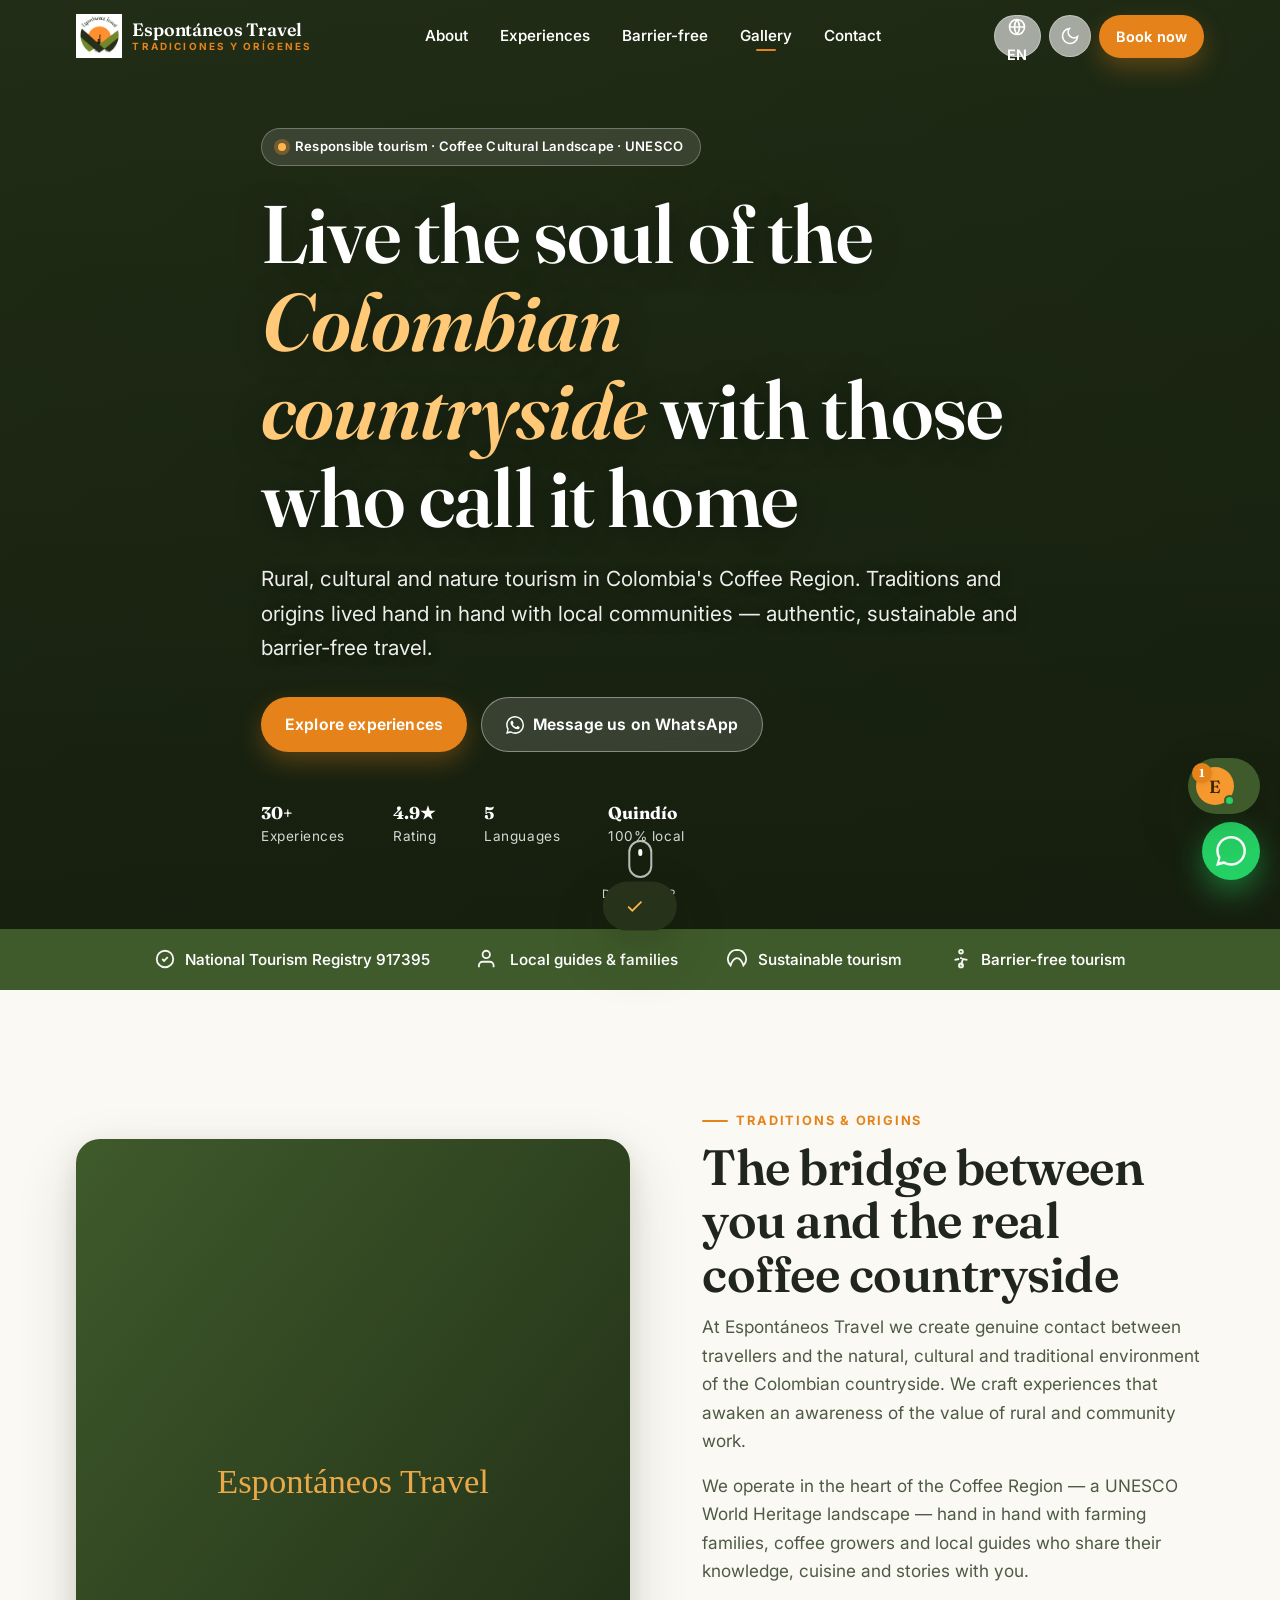
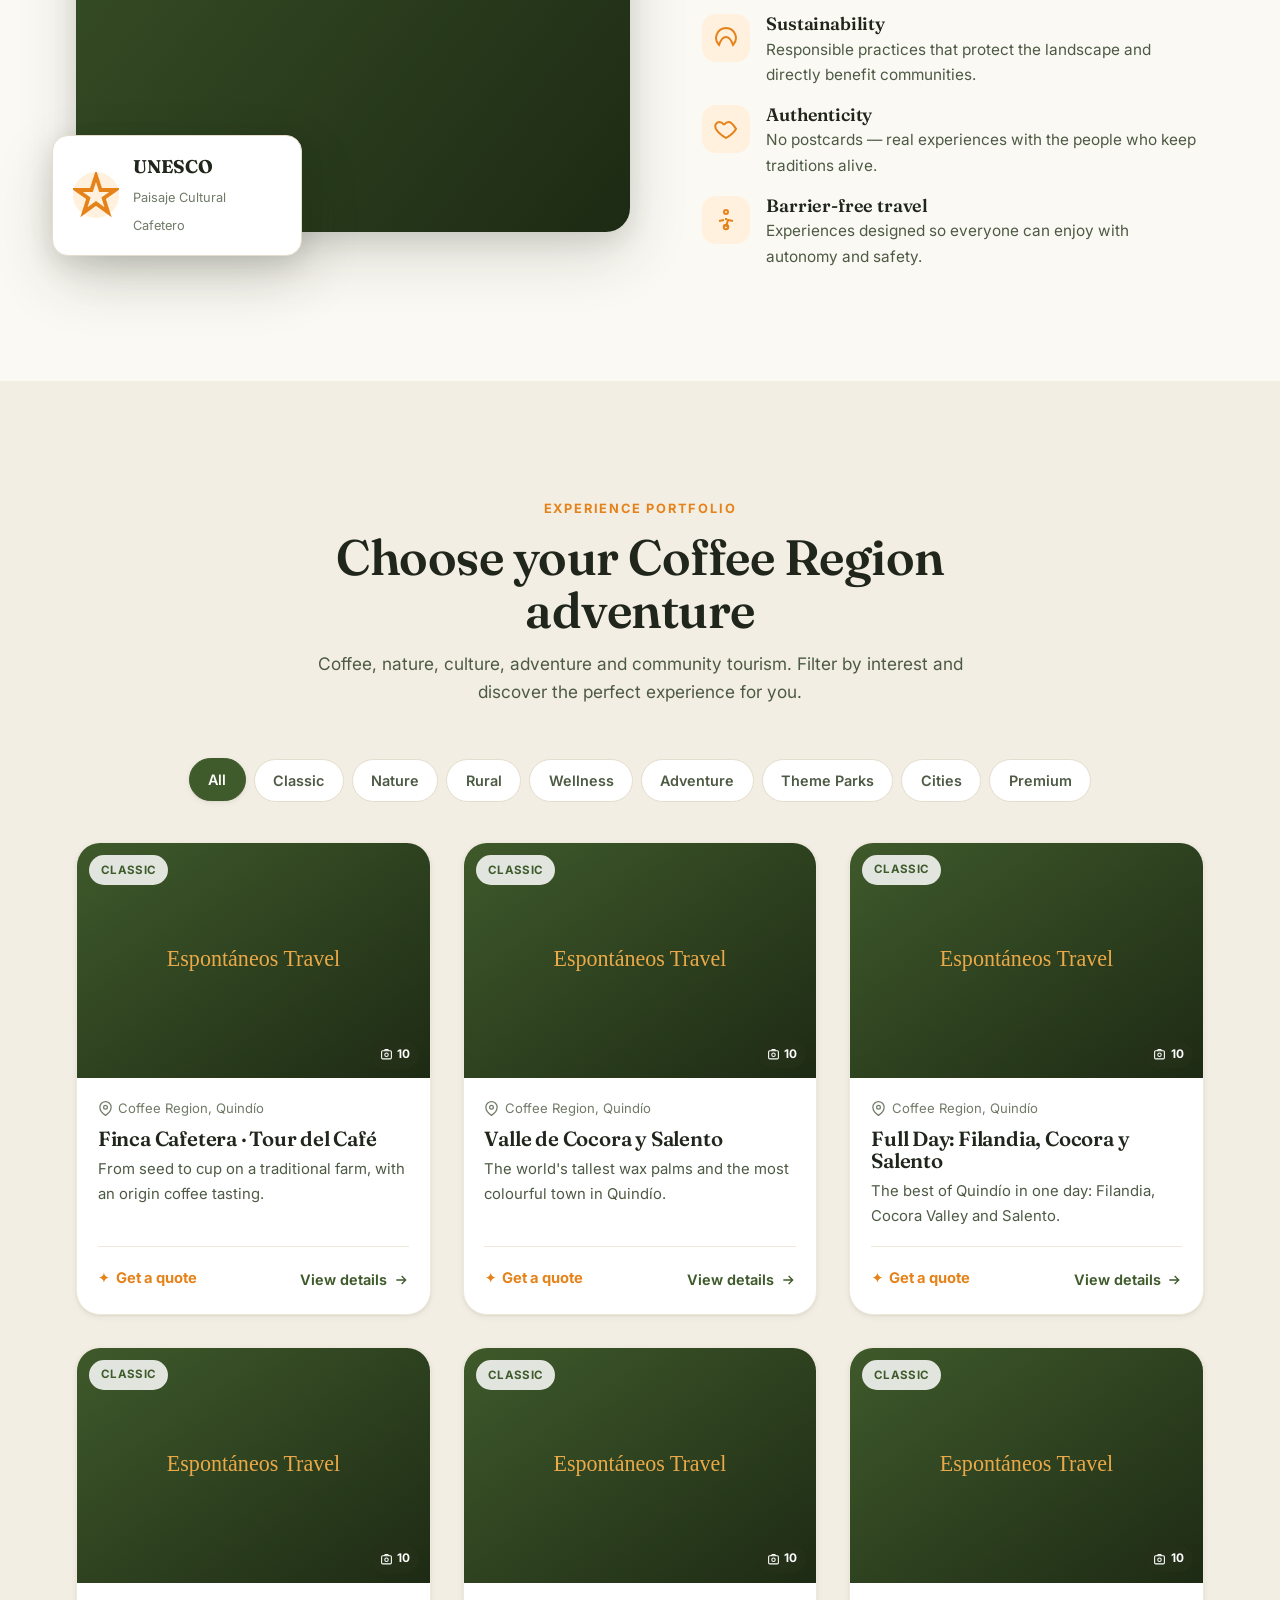
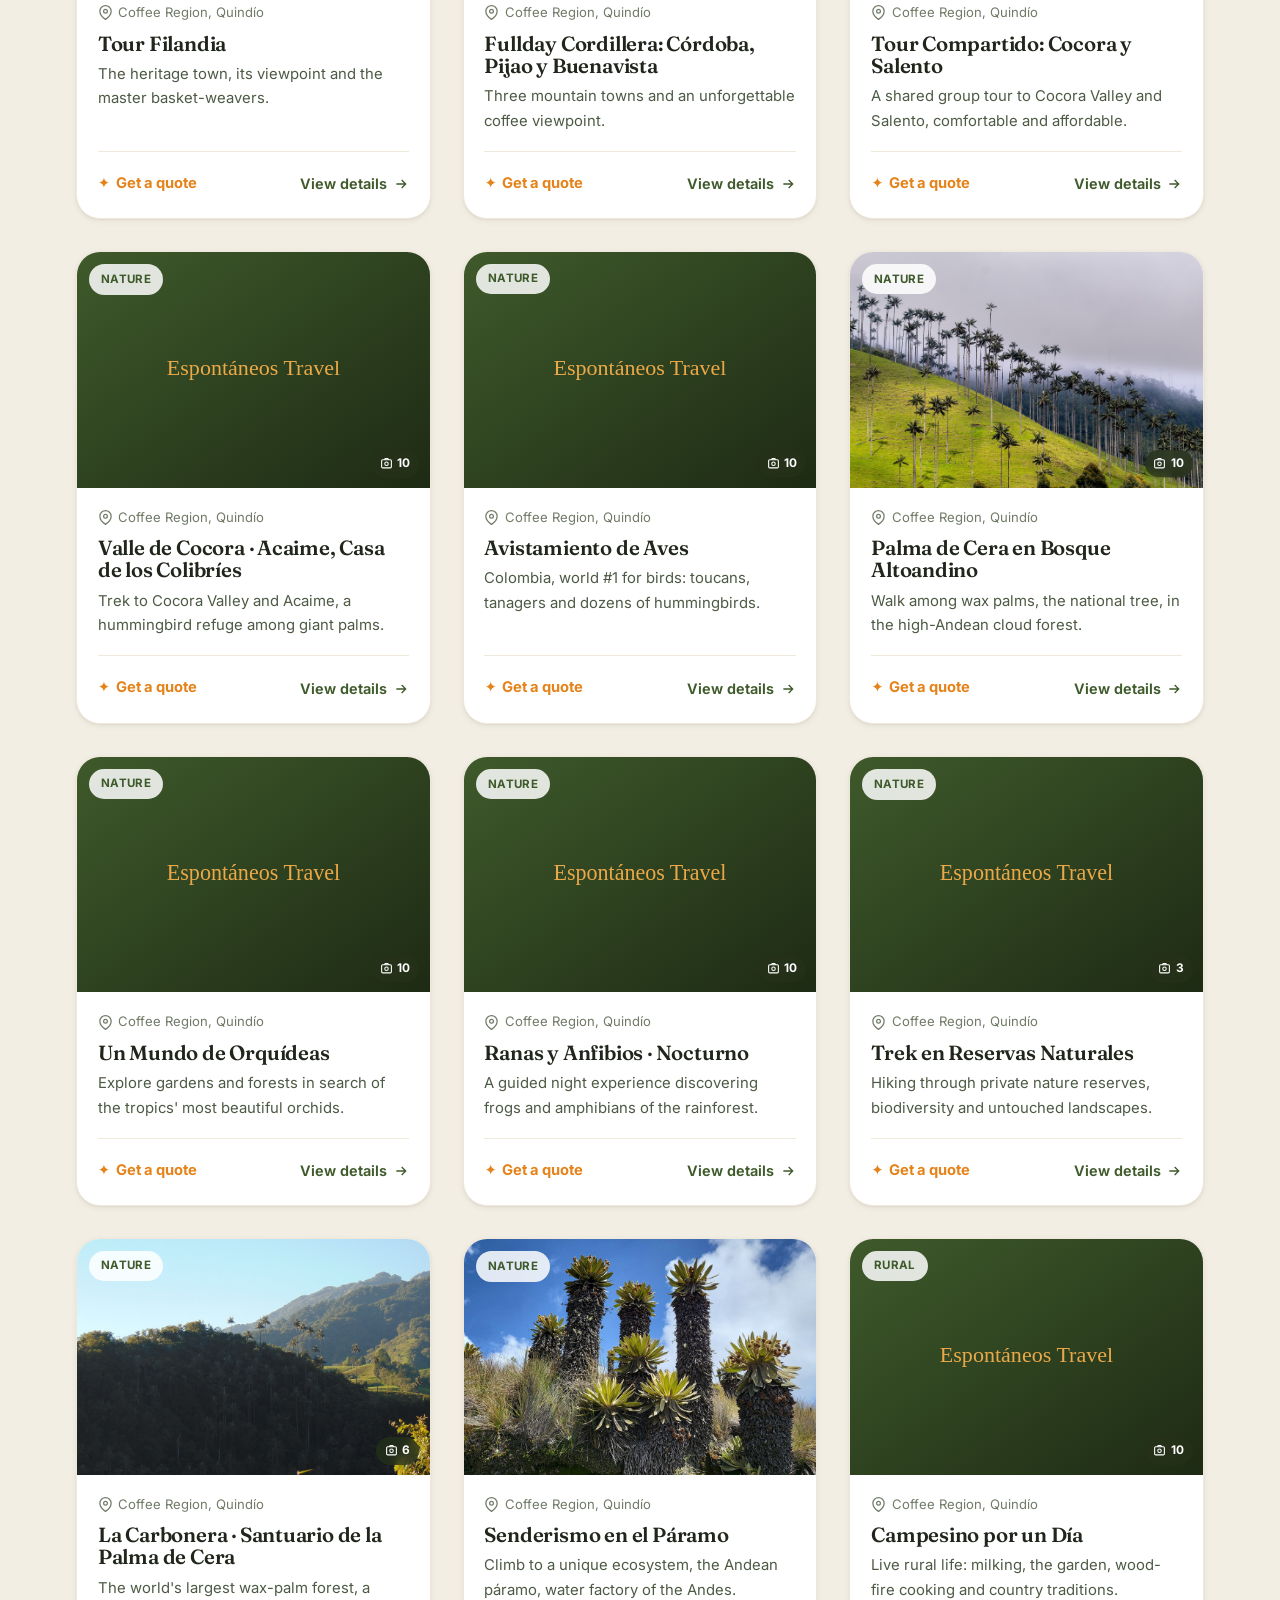
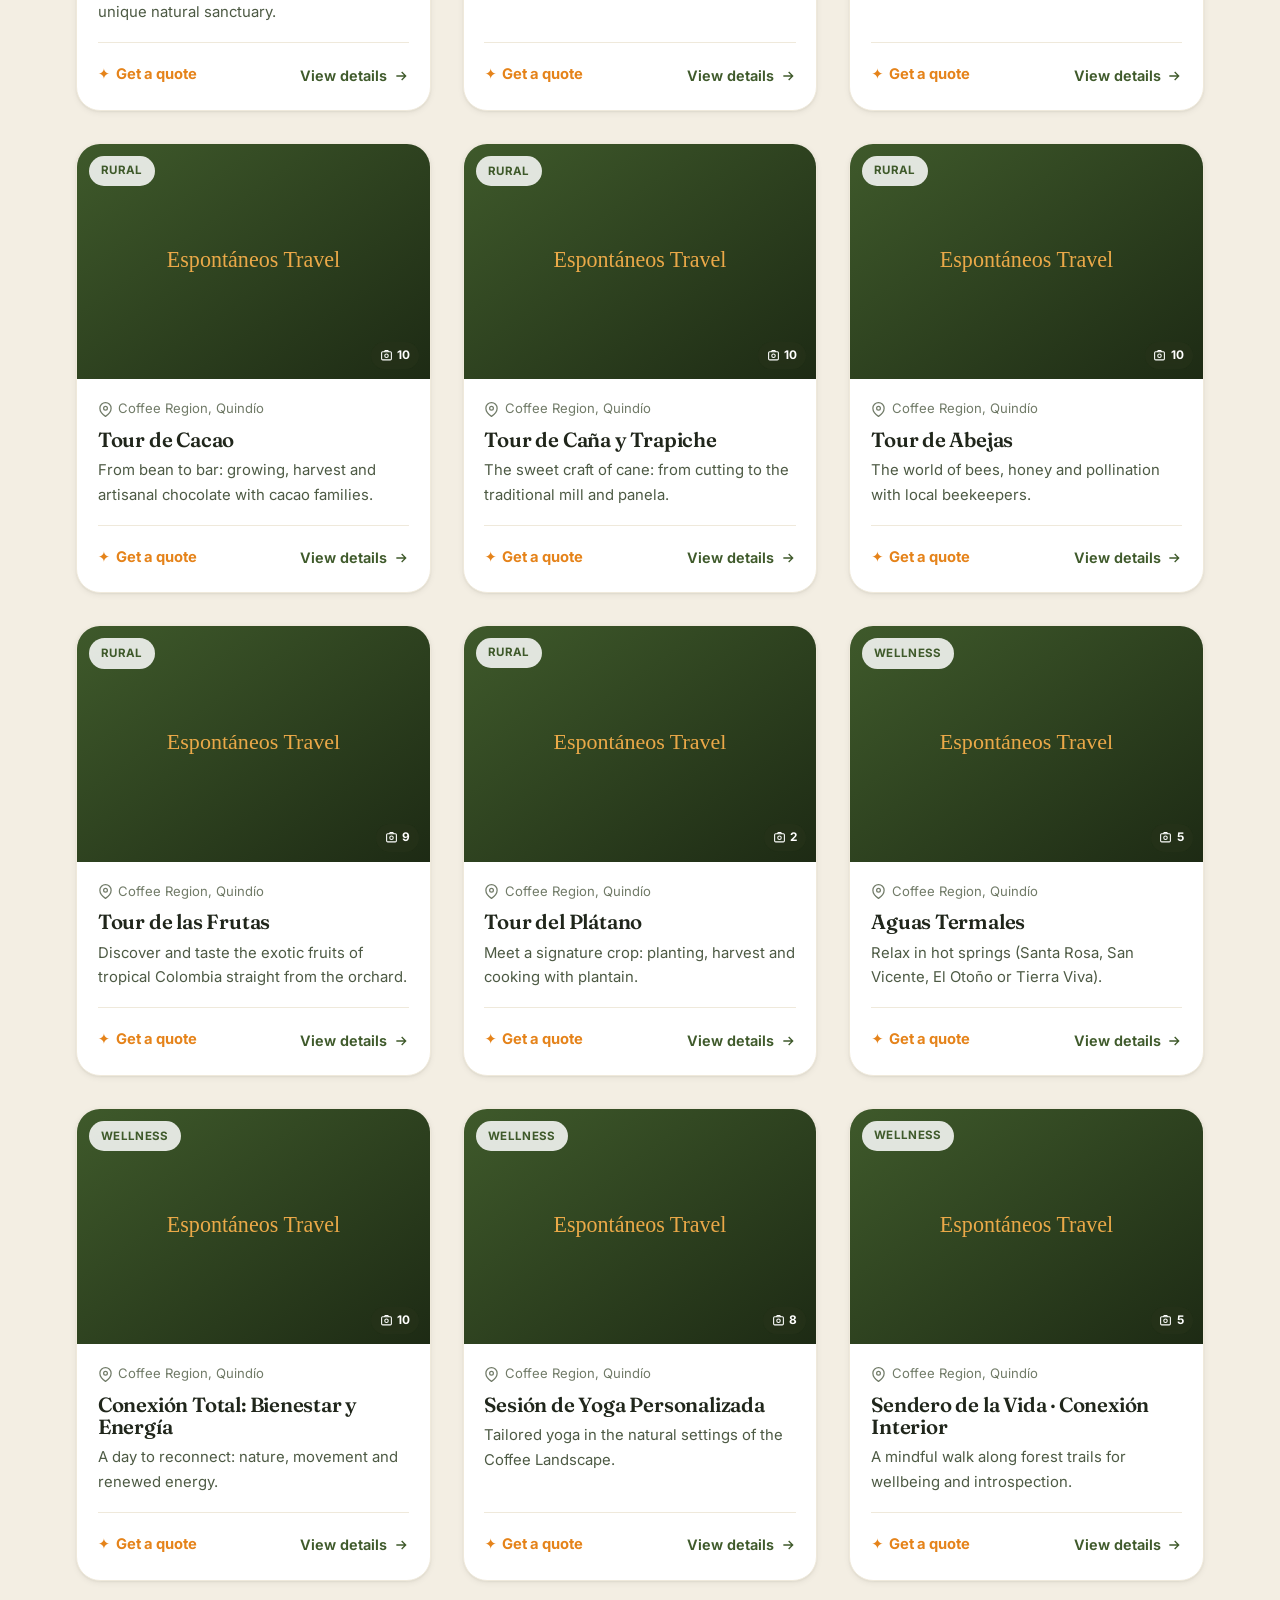
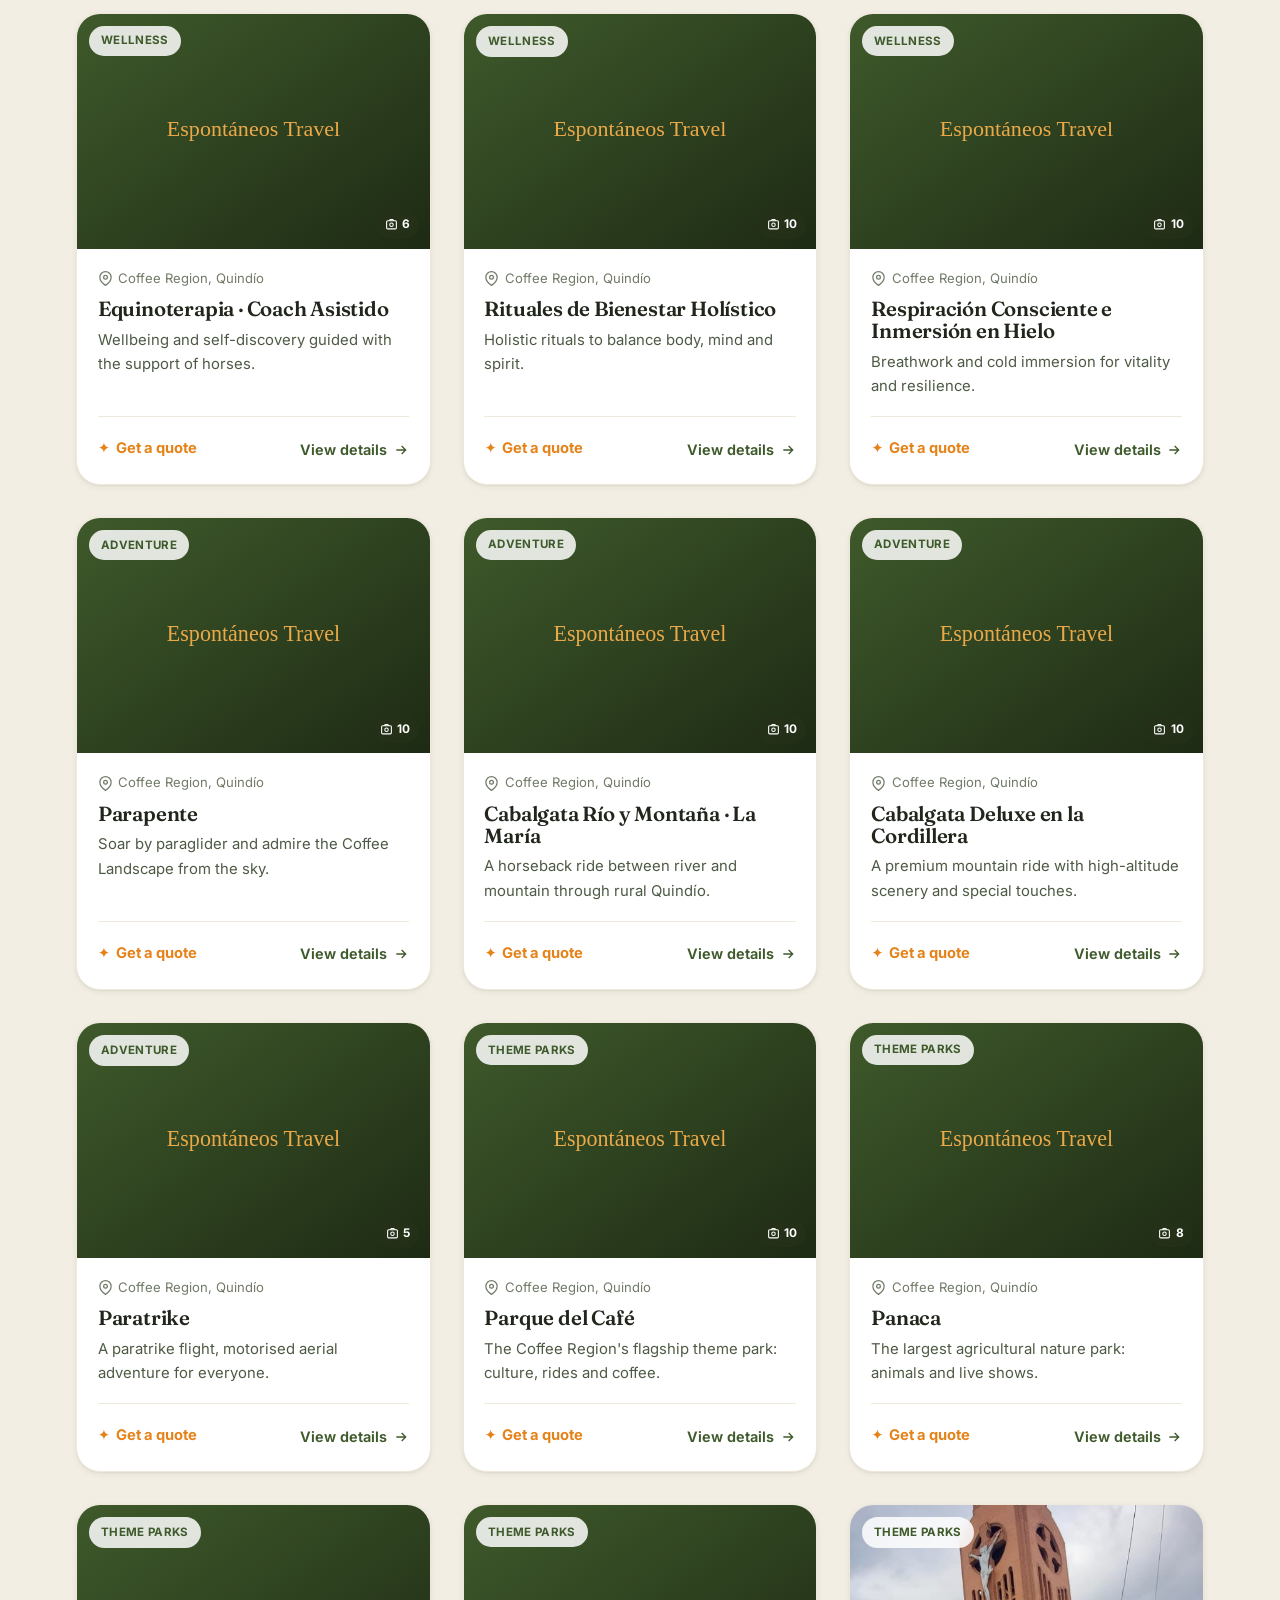
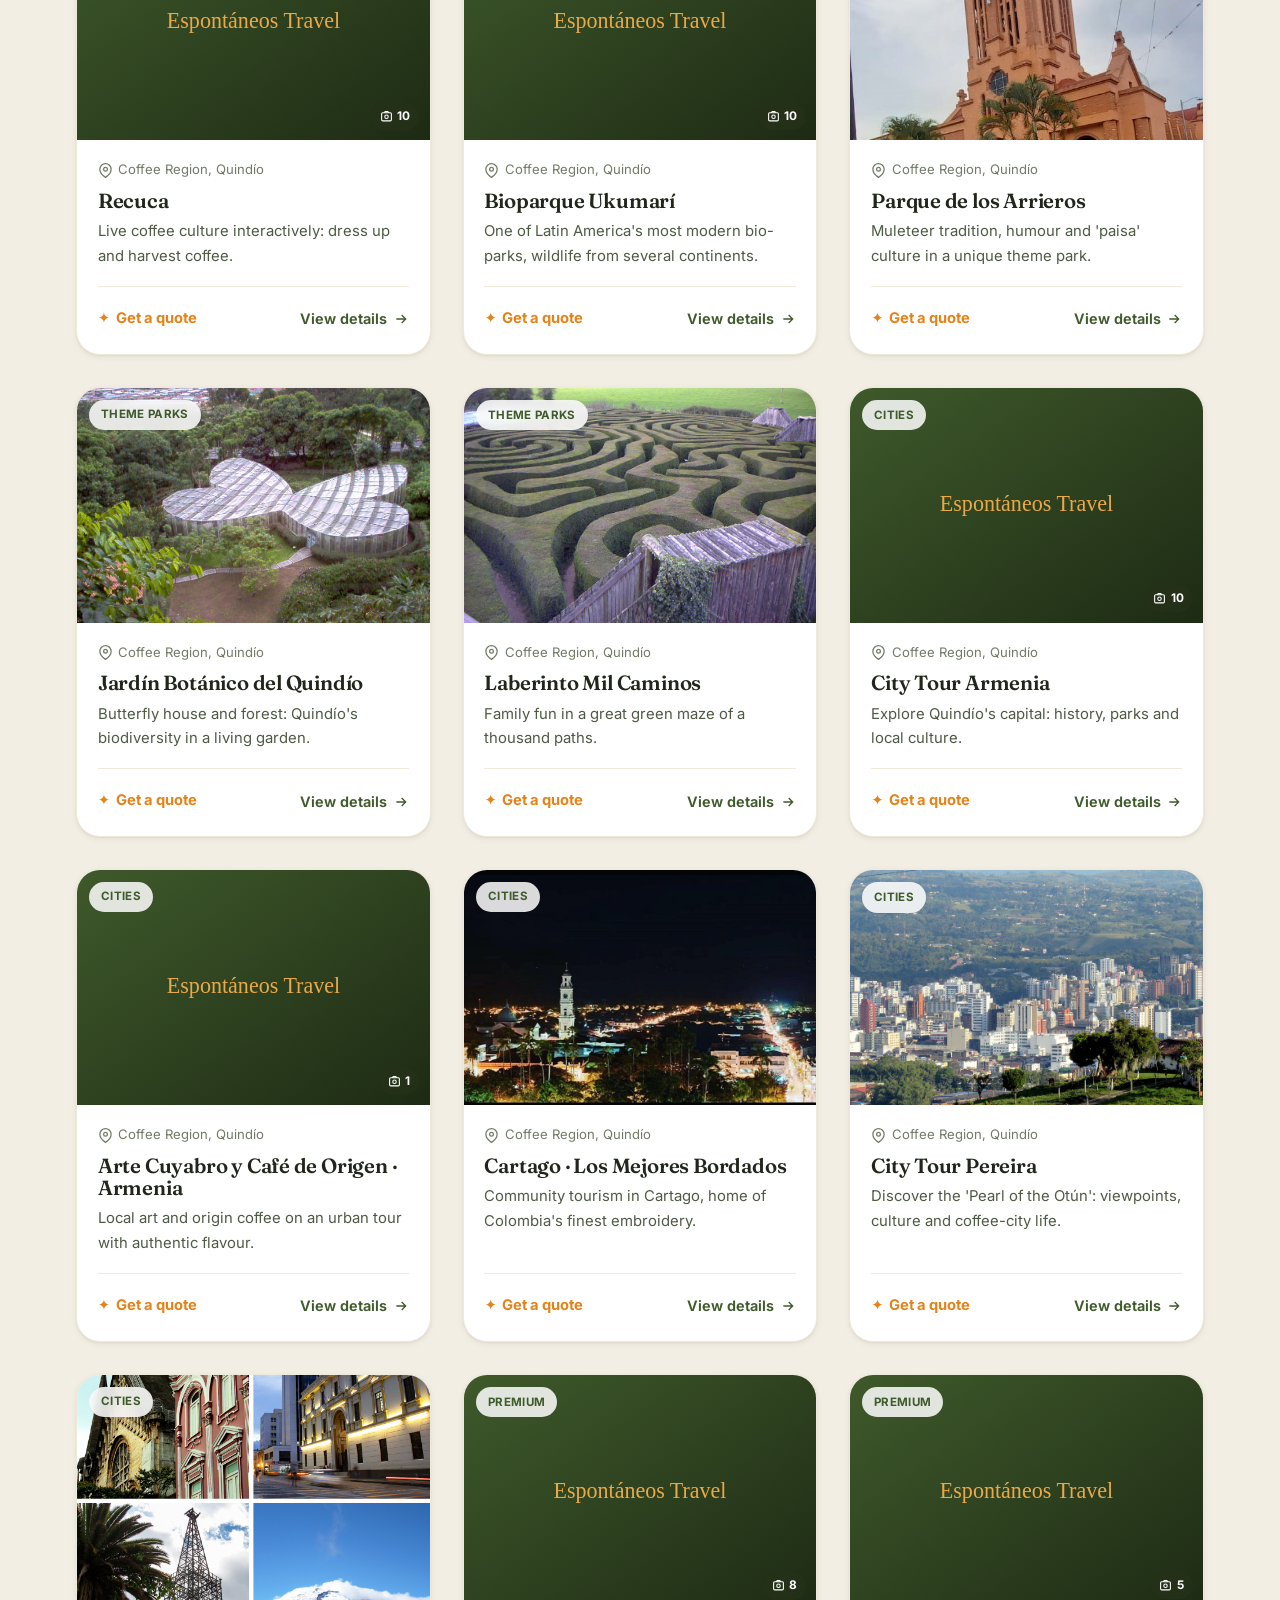
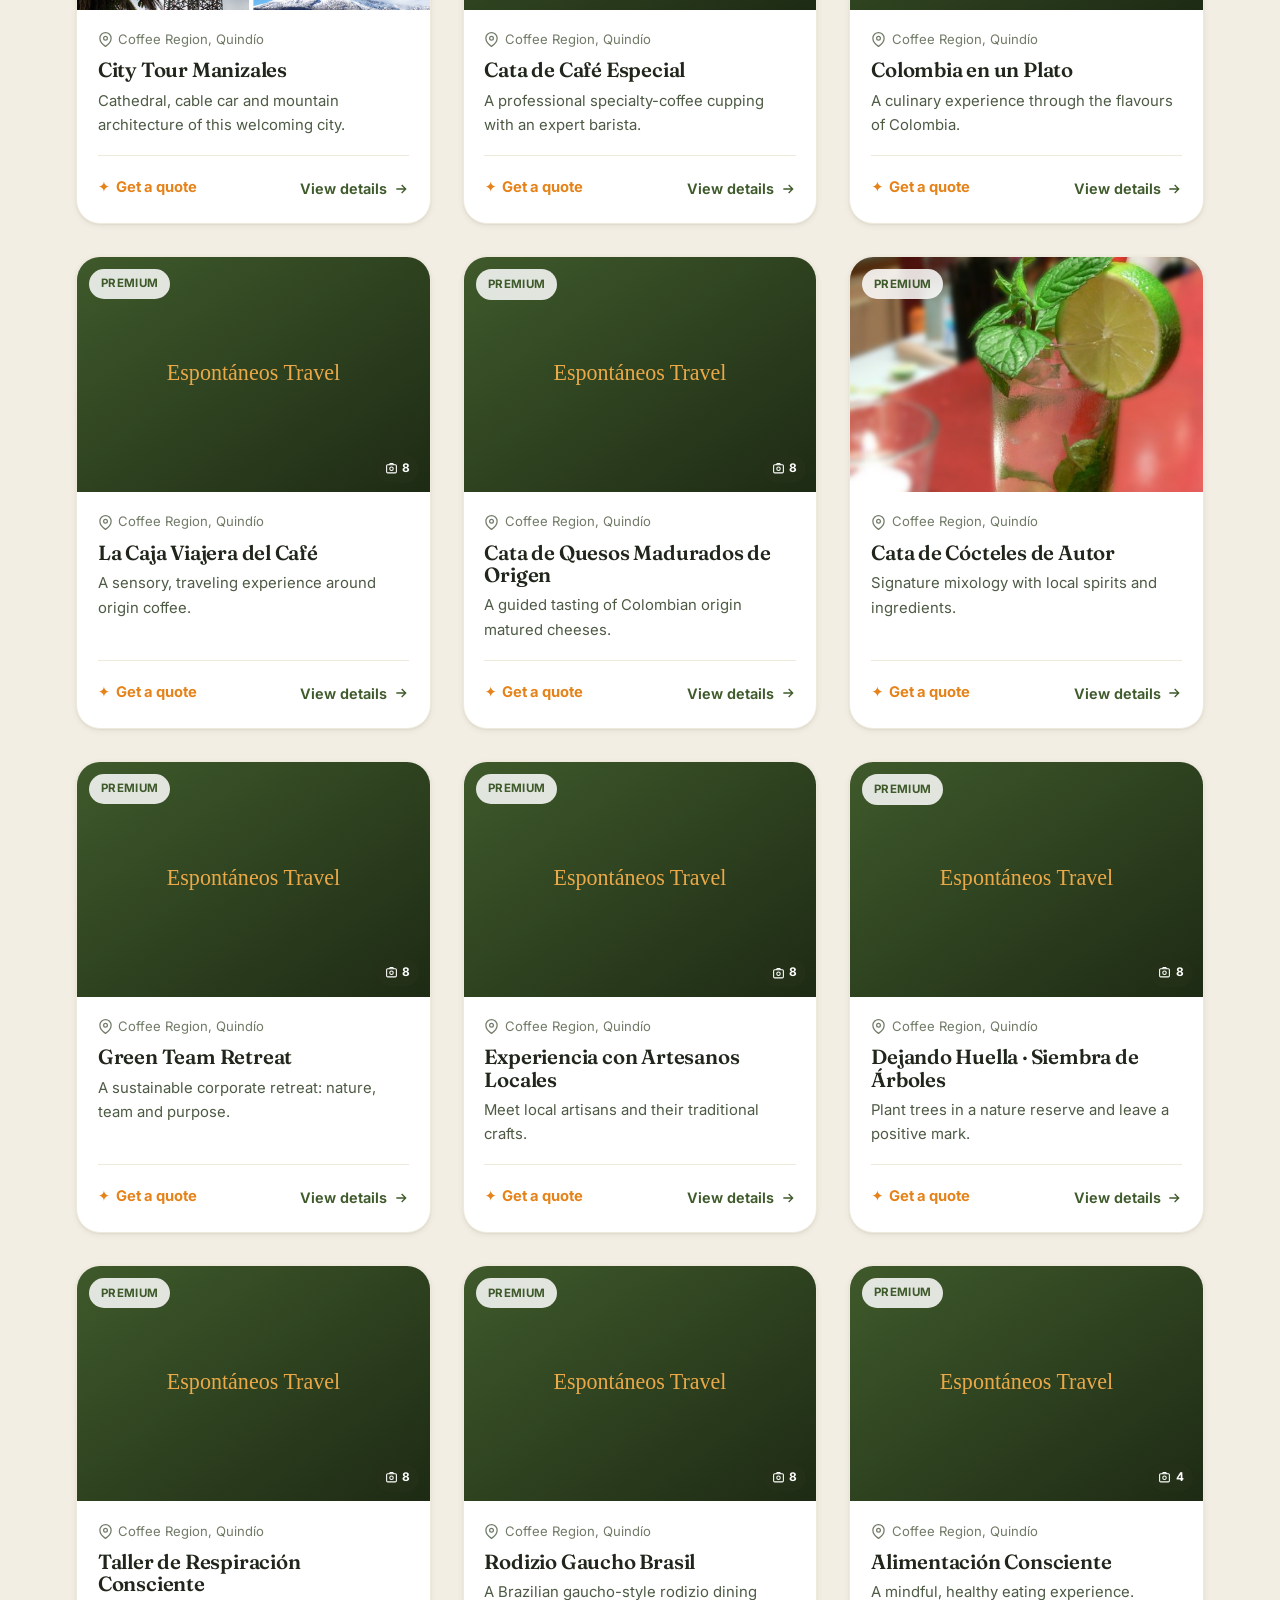
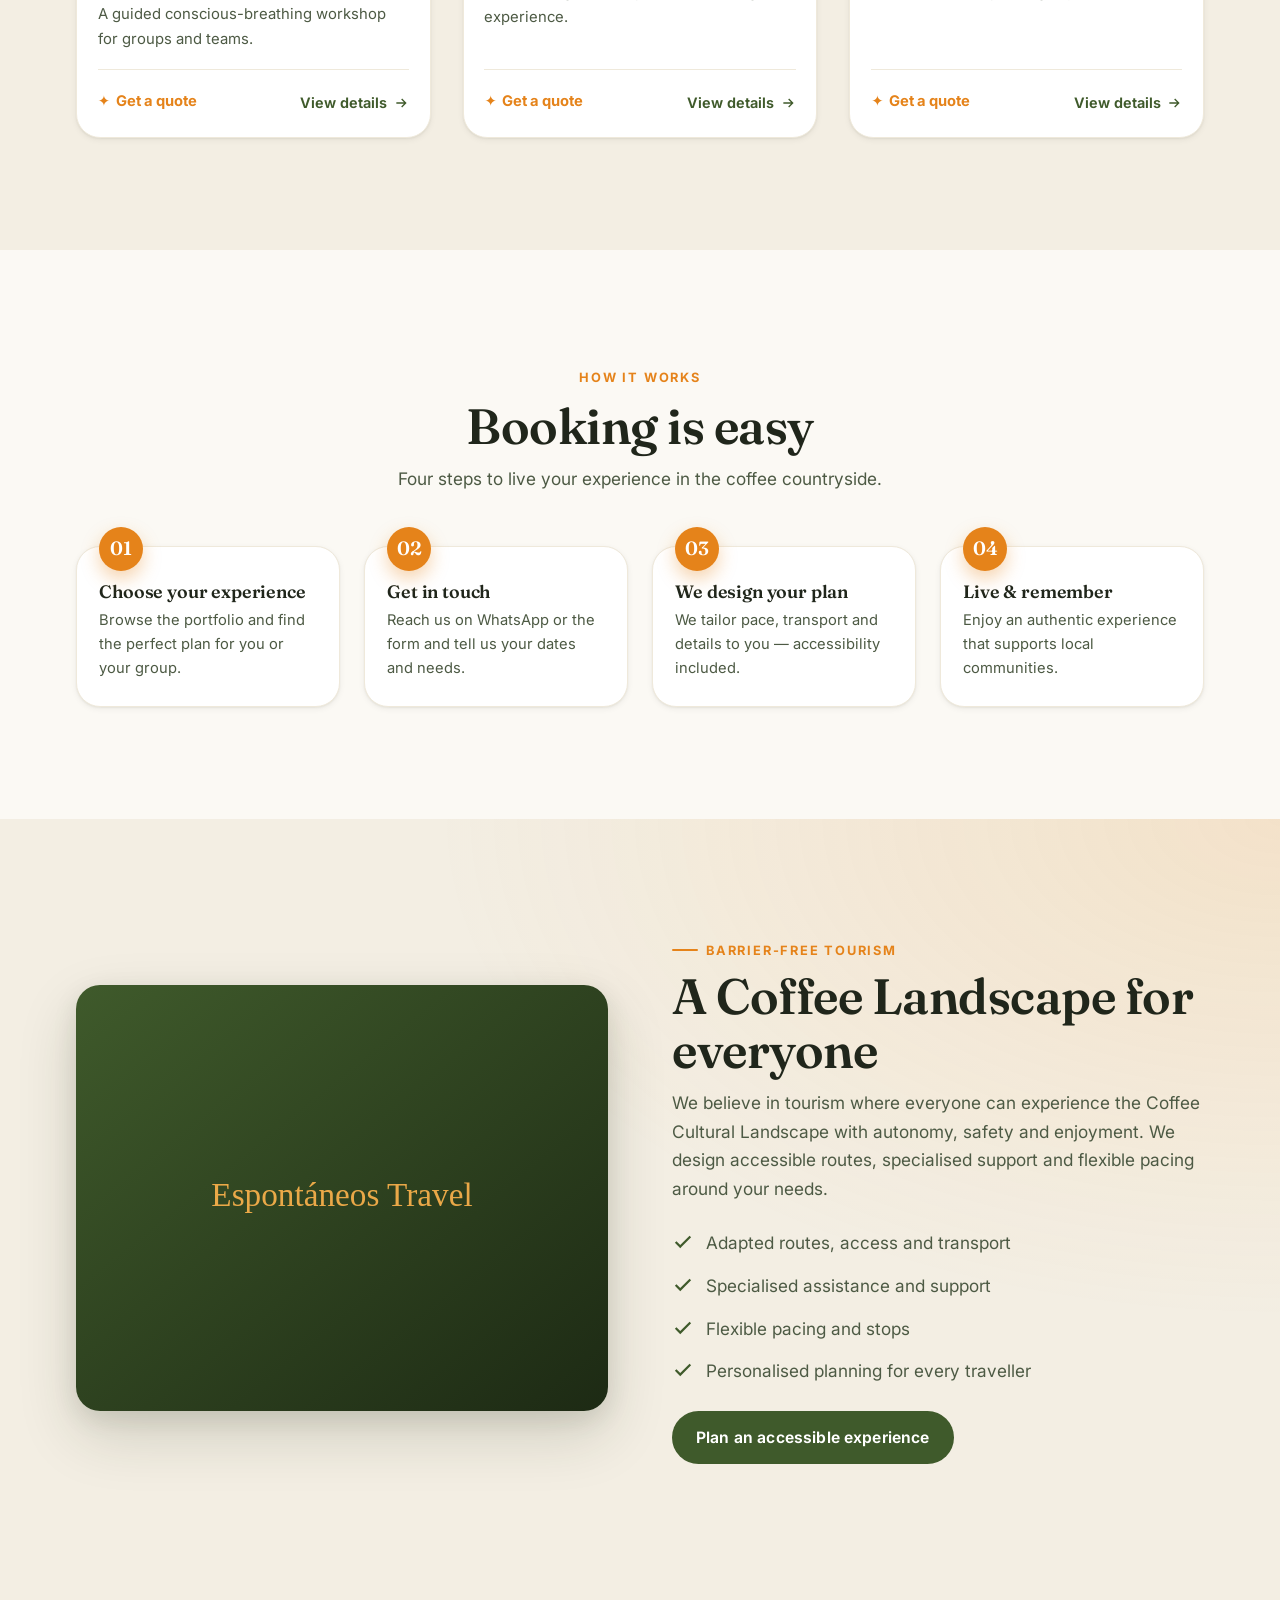
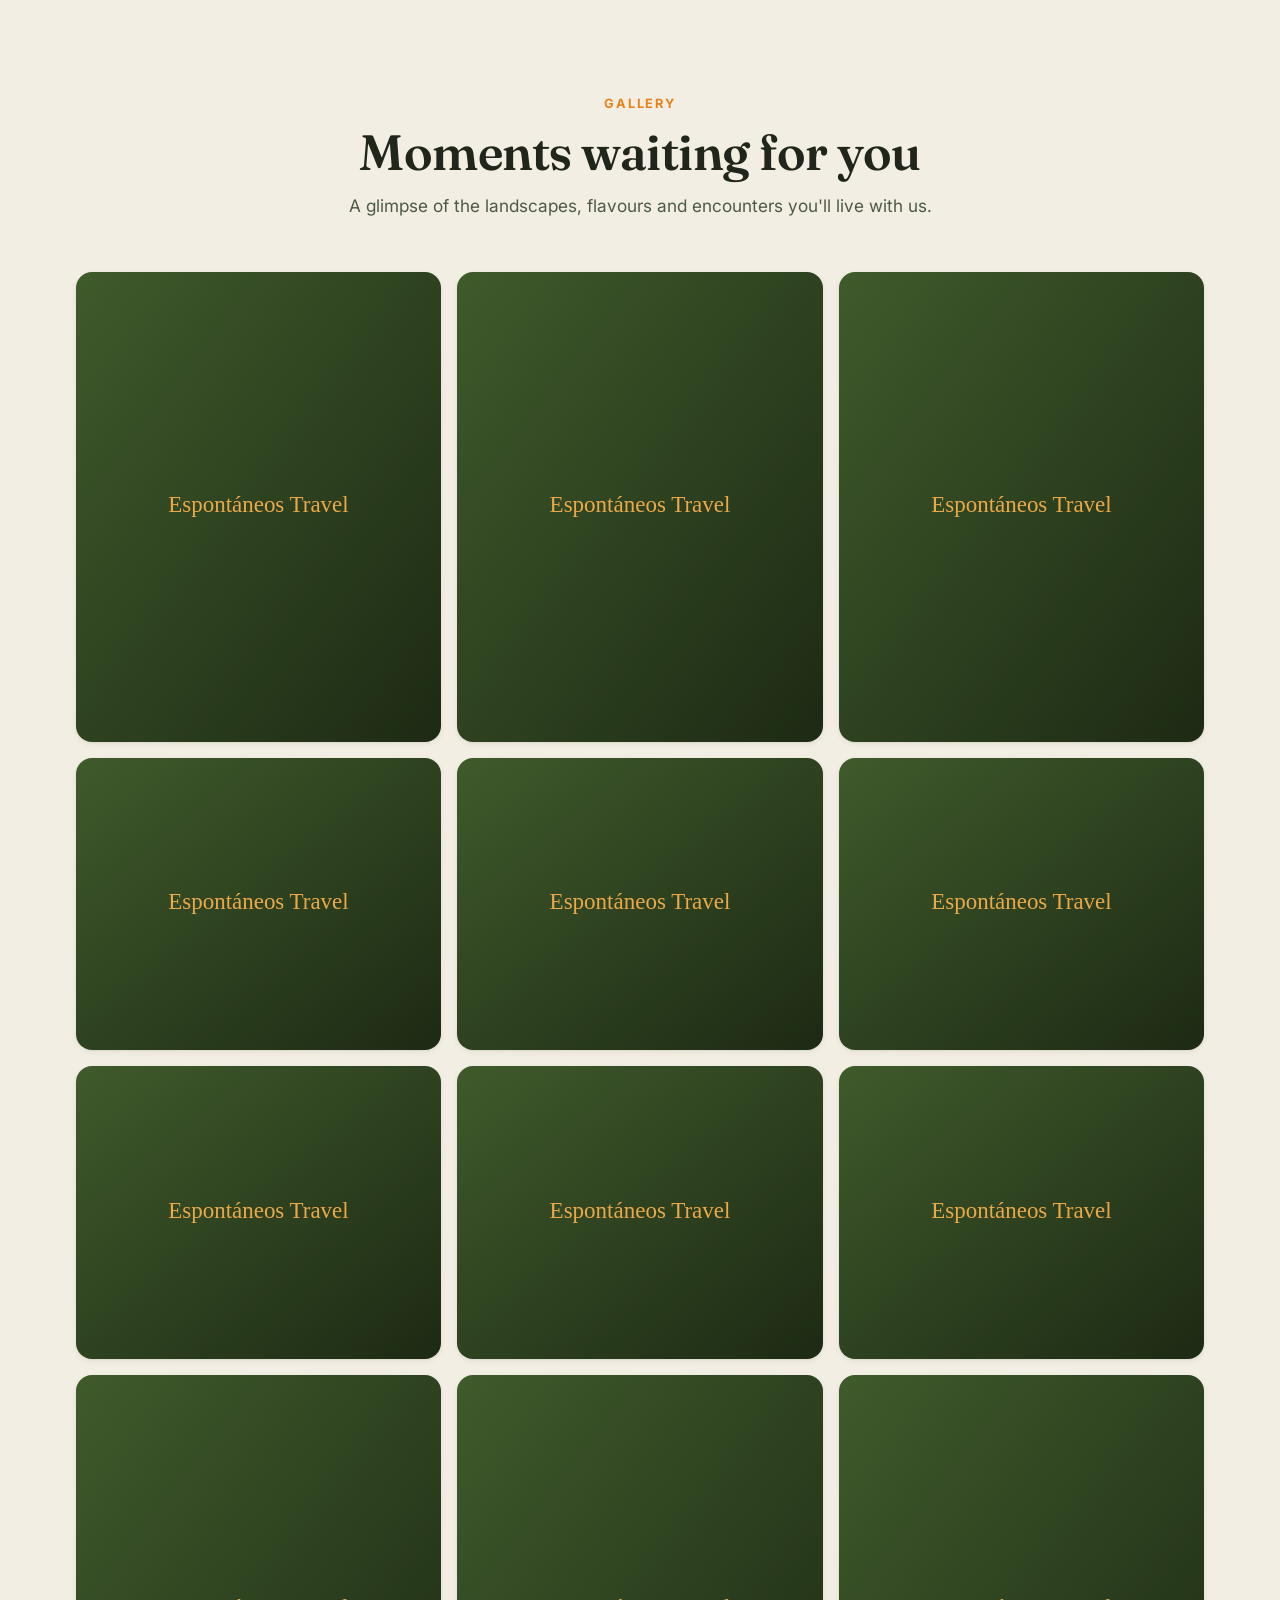
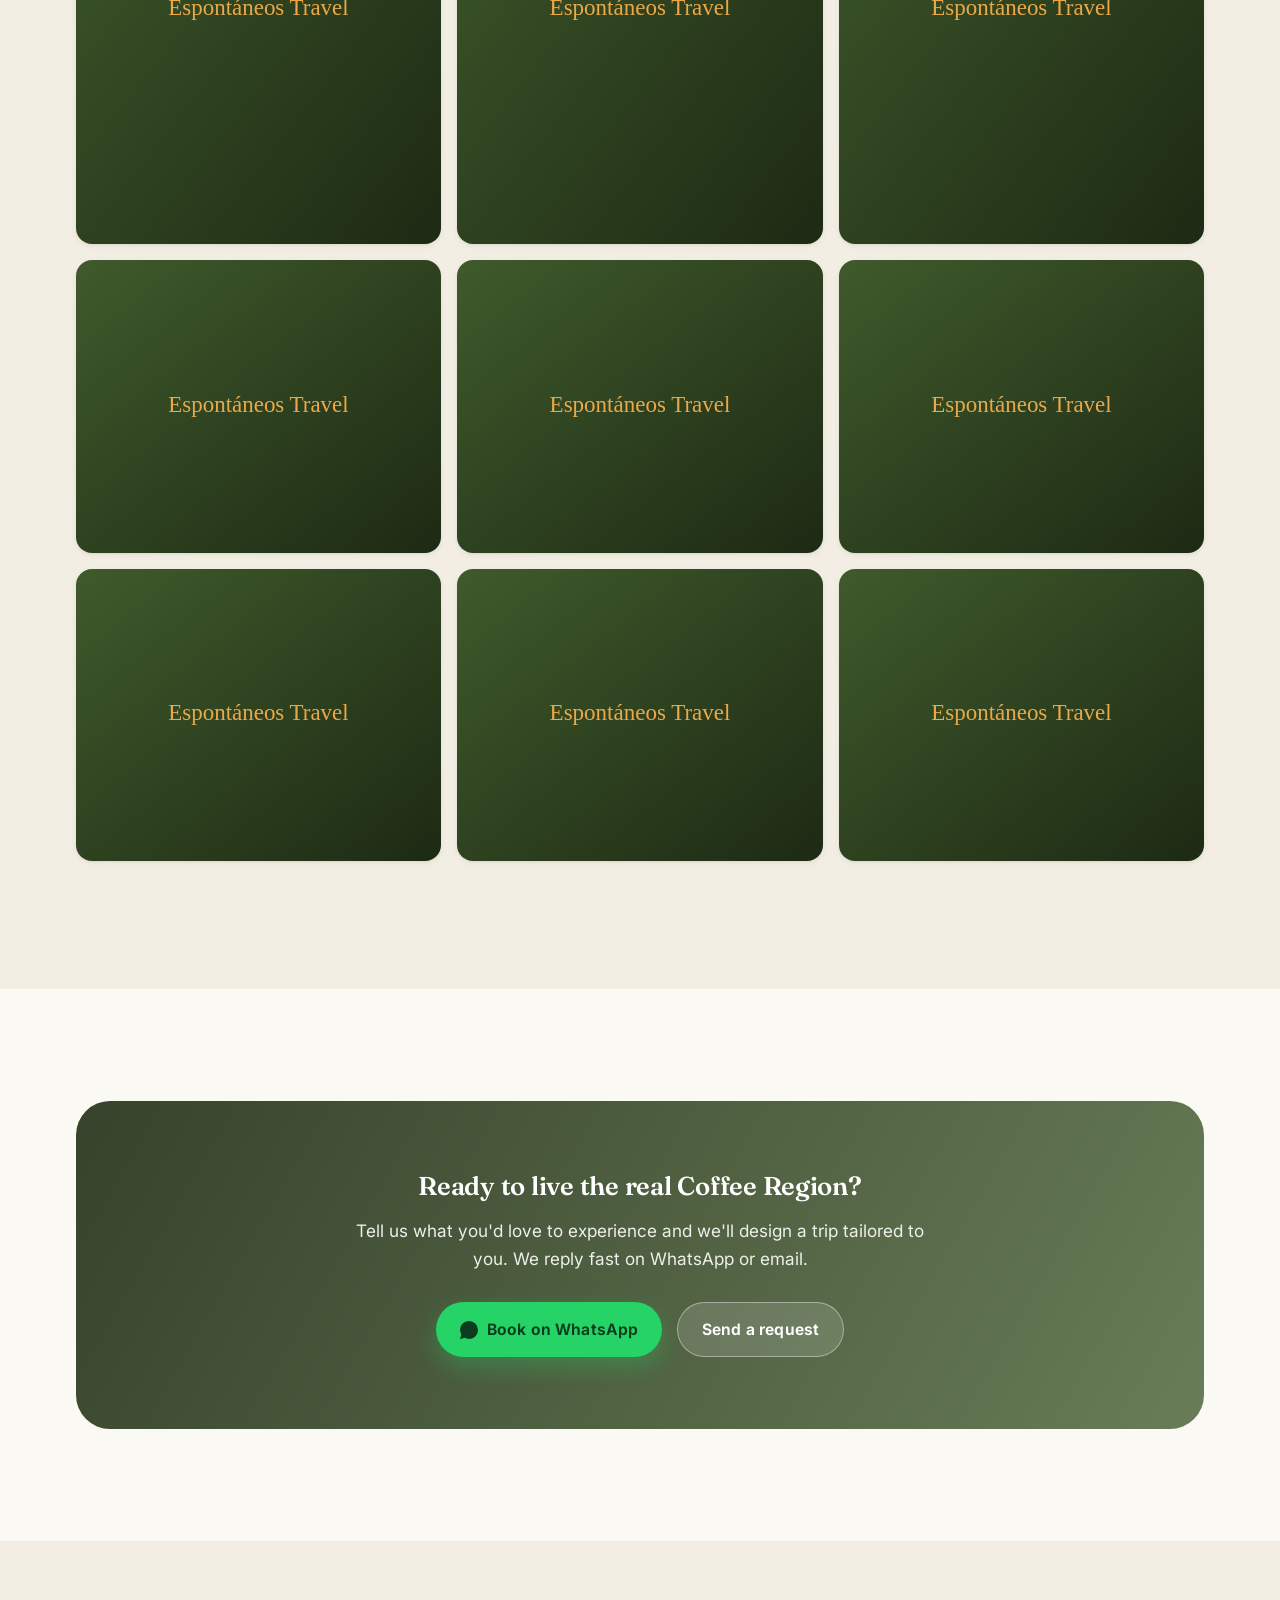
==== index.html @ ee2b2375 "Portadas correctas por experiencia: termales (piscina termal), abejas (panal), frutas, plátano, Coco" ====
<!DOCTYPE html>
<html lang="es">
<head>
<meta charset="UTF-8">
<meta name="viewport" content="width=device-width, initial-scale=1, viewport-fit=cover">
<title>Espontáneos Travel · Turismo rural, cafetero y sostenible en el Eje Cafetero, Colombia</title>
<meta name="description" content="Experiencias auténticas en el Paisaje Cultural Cafetero: tours de café, Valle de Cocora, pueblos patrimonio, avistamiento de aves, turismo comunitario y accesible. Tradiciones y Orígenes. RNT 917395.">
<meta name="keywords" content="turismo eje cafetero, tour café Colombia, coffee tour Colombia, Valle de Cocora, Salento, Filandia, Parque del Café, Panaca, Recuca, Bioparque Ukumarí, Jardín Botánico Quindío, tours Armenia Pereira Manizales, avistamiento de aves Colombia, birdwatching Colombia, cabalgatas Quindío, parapente eje cafetero, aguas termales Santa Rosa, cata de café especial, tour de cacao, finca cafetera, turismo rural Quindío, turismo comunitario, turismo accesible, turismo sin barreras, Paisaje Cultural Cafetero UNESCO, qué hacer en el Quindío, planes eje cafetero, agencia de viajes Quindío, DMC Colombia, Espontáneos Travel">
<meta name="author" content="Dr. Mauricio Rodríguez Herrera · Espontáneos Travel">
<meta name="robots" content="index, follow, max-image-preview:large">
<meta name="theme-color" content="#3f5a2b" media="(prefers-color-scheme: light)">
<meta name="theme-color" content="#0f140c" media="(prefers-color-scheme: dark)">
<link rel="canonical" href="https://www.espontaneostravel.com/">

<!-- hreflang (international SEO) -->
<link rel="alternate" hreflang="es" href="https://www.espontaneostravel.com/?lang=es">
<link rel="alternate" hreflang="en" href="https://www.espontaneostravel.com/?lang=en">
<link rel="alternate" hreflang="fr" href="https://www.espontaneostravel.com/?lang=fr">
<link rel="alternate" hreflang="de" href="https://www.espontaneostravel.com/?lang=de">
<link rel="alternate" hreflang="pt" href="https://www.espontaneostravel.com/?lang=pt">
<link rel="alternate" hreflang="x-default" href="https://www.espontaneostravel.com/">

<!-- Open Graph -->
<meta property="og:type" content="website">
<meta property="og:site_name" content="Espontáneos Travel">
<meta property="og:title" content="Espontáneos Travel · Tradiciones y Orígenes del Eje Cafetero">
<meta property="og:description" content="Experiencias auténticas de turismo rural, cultural y de naturaleza en el Paisaje Cultural Cafetero de Colombia.">
<meta property="og:url" content="https://www.espontaneostravel.com/">
<meta property="og:locale" content="es_CO">
<meta property="og:locale:alternate" content="en_US">
<meta property="og:locale:alternate" content="fr_FR">
<meta property="og:locale:alternate" content="de_DE">
<meta property="og:locale:alternate" content="pt_BR">
<meta property="og:image" content="https://www.espontaneostravel.com/assets/img/og-cover.jpg">
<meta property="og:image:alt" content="Paisaje Cultural Cafetero — Espontáneos Travel">
<meta name="twitter:card" content="summary_large_image">
<meta name="twitter:title" content="Espontáneos Travel · Eje Cafetero, Colombia">
<meta name="twitter:description" content="Turismo rural, cultural, de naturaleza y sin barreras en la Región Cafetera.">
<meta name="twitter:image" content="https://www.espontaneostravel.com/assets/img/og-cover.jpg">

<link rel="icon" href="assets/img/logo.png" type="image/png">
<link rel="apple-touch-icon" href="assets/img/logo.png">
<link rel="manifest" href="site.webmanifest">

<link rel="preconnect" href="https://fonts.googleapis.com">
<link rel="preconnect" href="https://fonts.gstatic.com" crossorigin>
<link href="https://fonts.googleapis.com/css2?family=Fraunces:ital,opsz,wght@0,9..144,500;0,9..144,600;1,9..144,500&family=Inter:wght@400;500;550;650;700&display=swap" rel="stylesheet">
<link rel="preconnect" href="https://loremflickr.com">
<link rel="stylesheet" href="css/styles.css">

<!-- Prevent theme flash -->
<script>(function(){try{var t=localStorage.getItem("esp_theme");if(t)document.documentElement.setAttribute("data-theme",t);}catch(e){}})();</script>

<!-- Structured data: TravelAgency -->
<script type="application/ld+json">
{
  "@context": "https://schema.org",
  "@type": "TravelAgency",
  "name": "Espontáneos Travel",
  "slogan": "Tradiciones y Orígenes",
  "description": "Operador de turismo rural comunitario, de naturaleza y cultural en el Paisaje Cultural Cafetero de Colombia. Turismo responsable, sostenible y sin barreras.",
  "url": "https://www.espontaneostravel.com/",
  "logo": "https://www.espontaneostravel.com/assets/img/logo.png",
  "image": "https://www.espontaneostravel.com/assets/img/og-cover.jpg",
  "telephone": "+57 318 7200023",
  "email": "Info@espontaneostravel.com",
  "priceRange": "$$",
  "areaServed": [
    { "@type": "Place", "name": "Eje Cafetero (Paisaje Cultural Cafetero)" },
    { "@type": "City", "name": "Armenia" }, { "@type": "City", "name": "Salento" },
    { "@type": "City", "name": "Filandia" }, { "@type": "City", "name": "Pereira" },
    { "@type": "City", "name": "Manizales" }, { "@type": "AdministrativeArea", "name": "Quindío" }
  ],
  "knowsAbout": ["Tour de café", "Valle de Cocora", "Parque del Café", "Panaca", "Recuca",
    "Avistamiento de aves", "Turismo rural comunitario", "Turismo accesible / sin barreras",
    "Cabalgatas", "Parapente", "Aguas termales", "Cata de café especial", "Turismo de bienestar"],
  "address": { "@type": "PostalAddress", "addressLocality": "Armenia", "addressRegion": "Quindío", "addressCountry": "CO" },
  "identifier": { "@type": "PropertyValue", "name": "RNT", "value": "917395" },
  "knowsLanguage": ["es","en","fr","de","pt"],
  "sameAs": ["https://instagram.com/espontaneostravel/", "https://facebook.com/espontaneostravel"]
}
</script>
</head>
<body>

<!-- ============ Header ============ -->
<header class="header" id="header">
  <div class="container header__inner">
    <a href="#inicio" class="brand" aria-label="Espontáneos Travel">
      <img src="assets/img/logo.png" alt="Espontáneos Travel" width="46" height="46">
      <span class="brand__text">
        <span class="brand__name">Espontáneos Travel</span>
        <span class="brand__tag">Tradiciones y Orígenes</span>
      </span>
    </a>

    <nav class="nav" aria-label="Principal">
      <a class="nav__link" href="#nosotros" data-i18n="nav_about">Nosotros</a>
      <a class="nav__link" href="#experiencias" data-i18n="nav_tours">Experiencias</a>
      <a class="nav__link" href="#sin-barreras" data-i18n="nav_access">Sin barreras</a>
      <a class="nav__link" href="#galeria" data-i18n="nav_gallery">Galería</a>
      <a class="nav__link" href="#contacto" data-i18n="nav_contact">Contacto</a>
    </nav>

    <div class="header__actions">
      <div class="lang" id="lang">
        <button class="icon-btn lang__btn" id="lang-btn" aria-haspopup="true" aria-label="Language">
          <svg viewBox="0 0 24 24" fill="none" stroke="currentColor" stroke-width="2"><circle cx="12" cy="12" r="9"/><path d="M3 12h18M12 3a15 15 0 0 1 0 18M12 3a15 15 0 0 0 0 18"/></svg>
          <span id="lang-current">ES</span>
        </button>
        <div class="lang__menu" role="menu">
          <button class="lang__item" data-lang="es" role="menuitem"><span class="flag">🇪🇸</span> Español</button>
          <button class="lang__item" data-lang="en" role="menuitem"><span class="flag">🇬🇧</span> English</button>
          <button class="lang__item" data-lang="fr" role="menuitem"><span class="flag">🇫🇷</span> Français</button>
          <button class="lang__item" data-lang="de" role="menuitem"><span class="flag">🇩🇪</span> Deutsch</button>
          <button class="lang__item" data-lang="pt" role="menuitem"><span class="flag">🇧🇷</span> Português</button>
        </div>
      </div>
      <button class="icon-btn" id="theme-toggle" aria-label="Tema claro / oscuro"></button>
      <a class="btn btn--primary btn--sm" href="#contacto" data-i18n="nav_book">Reservar</a>
      <button class="icon-btn burger" id="burger" aria-label="Menú">
        <svg viewBox="0 0 24 24" fill="none" stroke="currentColor" stroke-width="2"><path d="M3 6h18M3 12h18M3 18h18"/></svg>
      </button>
    </div>
  </div>
</header>

<!-- ============ Mobile menu ============ -->
<div class="mobile-menu" id="mobile-menu">
  <button class="icon-btn" id="mm-close" aria-label="Cerrar" style="position:absolute;top:1.4rem;right:1.4rem;">
    <svg viewBox="0 0 24 24" fill="none" stroke="currentColor" stroke-width="2"><path d="M6 6l12 12M18 6L6 18"/></svg>
  </button>
  <a href="#nosotros" data-i18n="nav_about">Nosotros</a>
  <a href="#experiencias" data-i18n="nav_tours">Experiencias</a>
  <a href="#sin-barreras" data-i18n="nav_access">Sin barreras</a>
  <a href="#galeria" data-i18n="nav_gallery">Galería</a>
  <a href="#contacto" data-i18n="nav_contact">Contacto</a>
  <a class="btn btn--primary" href="#contacto" data-i18n="nav_book">Reservar</a>
  <div style="display:flex;gap:.5rem;flex-wrap:wrap;margin-top:1.5rem;">
    <button class="filter mm-lang" data-lang="es">🇪🇸 ES</button>
    <button class="filter mm-lang" data-lang="en">🇬🇧 EN</button>
    <button class="filter mm-lang" data-lang="fr">🇫🇷 FR</button>
    <button class="filter mm-lang" data-lang="de">🇩🇪 DE</button>
    <button class="filter mm-lang" data-lang="pt">🇧🇷 PT</button>
  </div>
</div>

<!-- ============ Hero ============ -->
<section class="hero" id="inicio">
  <div class="hero__media" style="background:linear-gradient(135deg,#26331a,#1d2a14);">
    <div class="hero__slide active" style="background-image:url('https://lh3.googleusercontent.com/d/1JFIWExeHcu8ic9CcQgF1Vlm7ob7R9Coq=w1600')"></div>
    <div class="hero__slide" style="background-image:url('https://lh3.googleusercontent.com/d/1cK1FX8DtVqFMunAINTb6ld5-75ZSw6ps=w1600')"></div>
    <div class="hero__slide" style="background-image:url('https://lh3.googleusercontent.com/d/1FSqBbBnTDmwoSJ593iU7GKA8vcURkC78=w1600')"></div>
  </div>
  <div class="container hero__inner">
    <span class="hero__badge reveal"><span class="dot"></span><span data-i18n="hero_badge">Turismo responsable · Paisaje Cultural Cafetero · UNESCO</span></span>
    <h1 class="reveal" data-delay="1">
      <span data-i18n="hero_title_a">Vive el alma del</span>
      <span class="accent" data-i18n="hero_title_b">campo colombiano</span>
      <span data-i18n="hero_title_c">con quienes lo habitan</span>
    </h1>
    <p class="hero__lead reveal" data-delay="2" data-i18n="hero_lead">Experiencias de turismo rural, cultural y de naturaleza en el Eje Cafetero. Tradiciones y orígenes vividos de la mano de comunidades locales, con un turismo auténtico, sostenible y sin barreras.</p>
    <div class="hero__cta reveal" data-delay="3">
      <a class="btn btn--primary" href="#experiencias" data-i18n="hero_cta1">Explorar experiencias</a>
      <a class="btn btn--light" data-wa href="#" target="_blank" rel="noopener">
        <svg viewBox="0 0 24 24" fill="currentColor"><path d="M.057 24l1.687-6.163a11.867 11.867 0 01-1.587-5.945C.16 5.335 5.495 0 12.05 0a11.82 11.82 0 018.413 3.488 11.82 11.82 0 013.48 8.414c-.003 6.557-5.338 11.892-11.893 11.892a11.9 11.9 0 01-5.688-1.448L.057 24zm6.597-3.807c1.676.995 3.276 1.591 5.392 1.592 5.448 0 9.886-4.434 9.889-9.885.002-5.462-4.415-9.89-9.881-9.892-5.452 0-9.887 4.434-9.889 9.884a9.82 9.82 0 001.517 5.248l-.999 3.648 3.971-.643zm11.387-5.464c-.074-.124-.272-.198-.57-.347-.297-.149-1.758-.868-2.031-.967-.272-.099-.47-.149-.669.149-.198.297-.768.967-.941 1.165-.173.198-.347.223-.644.074-.297-.149-1.255-.462-2.39-1.475-.883-.788-1.48-1.761-1.653-2.059-.173-.297-.018-.458.13-.606.134-.133.297-.347.446-.52.149-.174.198-.298.298-.497.099-.198.05-.372-.025-.521-.074-.148-.669-1.611-.916-2.206-.242-.579-.487-.501-.669-.51l-.57-.01c-.198 0-.52.074-.792.372s-1.04 1.016-1.04 2.479 1.065 2.876 1.213 3.074c.149.198 2.095 3.2 5.076 4.487.709.306 1.263.489 1.694.626.712.226 1.36.194 1.872.118.571-.085 1.758-.719 2.006-1.413.248-.695.248-1.29.173-1.414z"/></svg>
        <span data-i18n="hero_cta2">Escríbenos por WhatsApp</span>
      </a>
    </div>
    <div class="hero__stats reveal" data-delay="4">
      <div class="hero__stat"><b data-i18n="stat_exp_v">+30</b><span data-i18n="stat_exp">Experiencias</span></div>
      <div class="hero__stat"><b data-i18n="stat_rating_v">4.9★</b><span data-i18n="stat_rating">Valoración</span></div>
      <div class="hero__stat"><b data-i18n="stat_lang_v">5</b><span data-i18n="stat_lang">Idiomas</span></div>
      <div class="hero__stat"><b data-i18n="stat_local_v">Quindío</b><span data-i18n="stat_local">100% local</span></div>
    </div>
  </div>
  <a class="hero__scroll" href="#nosotros" tabindex="-1"><span class="mouse" aria-hidden="true"></span><span data-i18n="scroll">Descubre</span></a>
</section>

<!-- ============ Trust strip ============ -->
<div class="trust">
  <div class="container trust__inner">
    <span class="trust__item"><svg viewBox="0 0 24 24" fill="none" stroke="currentColor" stroke-width="2"><path d="M9 12l2 2 4-4"/><circle cx="12" cy="12" r="9"/></svg><span data-i18n="trust_rnt">Registro Nacional de Turismo 917395</span></span>
    <span class="trust__item"><svg viewBox="0 0 24 24" fill="none" stroke="currentColor" stroke-width="2"><path d="M17 21v-2a4 4 0 0 0-4-4H5a4 4 0 0 0-4 4v2"/><circle cx="9" cy="7" r="4"/></svg><span data-i18n="trust_local">Guías y familias locales</span></span>
    <span class="trust__item"><svg viewBox="0 0 24 24" fill="none" stroke="currentColor" stroke-width="2"><path d="M12 2a10 10 0 0 0-7 17c2-6 5-8 7-8s5 2 7 8a10 10 0 0 0-7-17z"/></svg><span data-i18n="trust_sustain">Turismo sostenible</span></span>
    <span class="trust__item"><svg viewBox="0 0 24 24" fill="none" stroke="currentColor" stroke-width="2"><circle cx="12" cy="4" r="2"/><path d="M19 13l-5-1-2 7M5 13l5-1M12 12v-2"/><circle cx="12" cy="19" r="2.2"/></svg><span data-i18n="trust_access">Turismo sin barreras</span></span>
  </div>
</div>

<!-- ============ About ============ -->
<section class="section" id="nosotros">
  <div class="container about__grid">
    <div class="about__media reveal">
      <img src="https://lh3.googleusercontent.com/d/1tIJ1MGtcHHEHCSGOy9SAvQ2a0lOzwBjJ=w720-h900" alt="Familia campesina en el Paisaje Cultural Cafetero — Espontáneos Travel" loading="lazy" width="720" height="900" data-drive="1tIJ1MGtcHHEHCSGOy9SAvQ2a0lOzwBjJ" data-w="720" data-h="900" data-stage="0" onerror="window.__imgErr(this)">
      <div class="badge-card">
        <span class="ring"><svg viewBox="0 0 24 24" fill="none" stroke="currentColor" stroke-width="2"><path d="M12 2l2.4 7.4H22l-6 4.3 2.3 7.3-6.3-4.6L5.7 21l2.3-7.3-6-4.3h7.6z"/></svg></span>
        <div><b>UNESCO</b><span>Paisaje Cultural Cafetero</span></div>
      </div>
    </div>
    <div class="about__content reveal" data-delay="1">
      <span class="eyebrow" data-i18n="about_eyebrow">Tradiciones y Orígenes</span>
      <h2 class="section-title" data-i18n="about_title">Somos el puente entre tú y el verdadero campo cafetero</h2>
      <p class="section-sub" data-i18n="about_p1">En Espontáneos Travel generamos contacto real entre los viajeros y el entorno natural, cultural y tradicional del campo colombiano. Creamos experiencias que despiertan en cada visitante la conciencia del valor del trabajo rural y comunitario.</p>
      <p style="margin-top:1rem;color:var(--text-soft);" data-i18n="about_p2">Operamos en el corazón de la Región Cafetera, un paisaje declarado Patrimonio de la Humanidad, de la mano de familias campesinas, caficultores y guías locales que comparten contigo sus saberes, su gastronomía y sus historias.</p>
      <div class="about__values">
        <div class="value">
          <span class="value__icon"><svg viewBox="0 0 24 24" fill="none" stroke="currentColor" stroke-width="2"><path d="M12 2a10 10 0 0 0-7 17c2-6 5-8 7-8s5 2 7 8a10 10 0 0 0-7-17z"/></svg></span>
          <div><h3 data-i18n="value1_t">Sostenibilidad</h3><p data-i18n="value1_d">Prácticas responsables que protegen el paisaje y benefician directamente a las comunidades.</p></div>
        </div>
        <div class="value">
          <span class="value__icon"><svg viewBox="0 0 24 24" fill="none" stroke="currentColor" stroke-width="2"><path d="M12 21s-7.5-4.6-10-9.1C.3 8.6 1.9 5 5.3 5c2 0 3.4 1.1 4.2 2.3h1C11.3 6.1 12.7 5 14.7 5 18.1 5 19.7 8.6 22 11.9 19.5 16.4 12 21 12 21z"/></svg></span>
          <div><h3 data-i18n="value2_t">Autenticidad</h3><p data-i18n="value2_d">Nada de postales: vivencias reales con las personas que mantienen vivas las tradiciones.</p></div>
        </div>
        <div class="value">
          <span class="value__icon"><svg viewBox="0 0 24 24" fill="none" stroke="currentColor" stroke-width="2"><circle cx="12" cy="4" r="2"/><path d="M19 13l-5-1-2 7M5 13l5-1M12 12v-2"/><circle cx="12" cy="19" r="2.2"/></svg></span>
          <div><h3 data-i18n="value3_t">Turismo sin barreras</h3><p data-i18n="value3_d">Experiencias pensadas para que todas las personas disfruten con autonomía y seguridad.</p></div>
        </div>
      </div>
    </div>
  </div>
</section>

<!-- ============ Experiences / Tours ============ -->
<section class="section section--soft" id="experiencias">
  <div class="container">
    <div class="section-head center reveal">
      <span class="eyebrow" data-i18n="tours_eyebrow">Portafolio de experiencias</span>
      <h2 class="section-title" data-i18n="tours_title">Elige tu aventura en el Eje Cafetero</h2>
      <p class="section-sub" data-i18n="tours_sub">Café, naturaleza, cultura, aventura y turismo comunitario. Filtra por tu interés y descubre la experiencia perfecta para ti.</p>
    </div>
    <div class="filters" id="filters"></div>
    <div class="tours-grid" id="tours-grid"></div>
  </div>
</section>

<!-- ============ How it works ============ -->
<section class="section" id="como-funciona">
  <div class="container">
    <div class="section-head center reveal">
      <span class="eyebrow" data-i18n="steps_eyebrow">Cómo funciona</span>
      <h2 class="section-title" data-i18n="steps_title">Reservar es muy fácil</h2>
      <p class="section-sub" data-i18n="steps_sub">Cuatro pasos para vivir tu experiencia en el campo cafetero.</p>
    </div>
    <div class="steps">
      <div class="step reveal" data-delay="1"><span class="step__num"></span><h3 data-i18n="step1_t">Elige tu experiencia</h3><p data-i18n="step1_d">Explora el portafolio y encuentra el plan ideal para ti o tu grupo.</p></div>
      <div class="step reveal" data-delay="2"><span class="step__num"></span><h3 data-i18n="step2_t">Escríbenos</h3><p data-i18n="step2_d">Contáctanos por WhatsApp o el formulario y cuéntanos tus fechas y necesidades.</p></div>
      <div class="step reveal" data-delay="3"><span class="step__num"></span><h3 data-i18n="step3_t">Diseñamos tu plan</h3><p data-i18n="step3_d">Adaptamos ritmos, transporte y detalles a tu medida, incluida accesibilidad.</p></div>
      <div class="step reveal" data-delay="4"><span class="step__num"></span><h3 data-i18n="step4_t">Vive y recuerda</h3><p data-i18n="step4_d">Disfruta de una experiencia auténtica que apoya a las comunidades locales.</p></div>
    </div>
  </div>
</section>

<!-- ============ Barrier-free tourism ============ -->
<section class="section access" id="sin-barreras">
  <div class="container access__grid">
    <div class="access__media reveal">
      <img src="https://lh3.googleusercontent.com/d/1b6eX_vRIy_RGDOM0f_akHaqs63UqEV-h=w800-h640" alt="Turismo sin barreras en senderos del Paisaje Cultural Cafetero" loading="lazy" width="800" height="640" data-drive="1b6eX_vRIy_RGDOM0f_akHaqs63UqEV-h" data-w="800" data-h="640" data-stage="0" onerror="window.__imgErr(this)">
    </div>
    <div class="access__content reveal" data-delay="1">
      <span class="eyebrow" data-i18n="access_eyebrow">Turismo sin barreras</span>
      <h2 class="section-title" data-i18n="access_title">Un Paisaje Cafetero para todas las personas</h2>
      <p class="section-sub" data-i18n="access_p">Creemos en un turismo donde todas las personas puedan vivir el Paisaje Cultural Cafetero con autonomía, seguridad y disfrute. Diseñamos rutas accesibles, acompañamiento especializado y ritmos flexibles según tus necesidades.</p>
      <ul class="access__list">
        <li><svg viewBox="0 0 24 24" fill="none" stroke="currentColor" stroke-width="2.4"><path d="M20 6 9 17l-5-5"/></svg><span data-i18n="access_li1">Rutas, accesos y transporte adaptados</span></li>
        <li><svg viewBox="0 0 24 24" fill="none" stroke="currentColor" stroke-width="2.4"><path d="M20 6 9 17l-5-5"/></svg><span data-i18n="access_li2">Acompañamiento y apoyo especializado</span></li>
        <li><svg viewBox="0 0 24 24" fill="none" stroke="currentColor" stroke-width="2.4"><path d="M20 6 9 17l-5-5"/></svg><span data-i18n="access_li3">Ritmos y paradas flexibles</span></li>
        <li><svg viewBox="0 0 24 24" fill="none" stroke="currentColor" stroke-width="2.4"><path d="M20 6 9 17l-5-5"/></svg><span data-i18n="access_li4">Planeación personalizada para cada viajero</span></li>
      </ul>
      <a class="btn btn--brand" href="#contacto" style="margin-top:1.6rem;" data-i18n="access_cta">Planear una experiencia accesible</a>
    </div>
  </div>
</section>

<!-- ============ Gallery ============ -->
<section class="section section--soft" id="galeria">
  <div class="container">
    <div class="section-head center reveal">
      <span class="eyebrow" data-i18n="gallery_eyebrow">Galería</span>
      <h2 class="section-title" data-i18n="gallery_title">Momentos que te esperan</h2>
      <p class="section-sub" data-i18n="gallery_sub">Una muestra de los paisajes, sabores y encuentros que vivirás con nosotros.</p>
    </div>
    <div class="gallery reveal" id="gallery"></div>
  </div>
</section>

<!-- ============ CTA band ============ -->
<section class="section">
  <div class="container">
    <div class="cta-band reveal" style="background-image:url('https://lh3.googleusercontent.com/d/1_2OrOZv2OwRm1r1F0G8nr7Bz25LC6Efx=w1400')">
      <h2 data-i18n="cta_title">¿List@ para vivir el verdadero Eje Cafetero?</h2>
      <p data-i18n="cta_p">Cuéntanos qué te gustaría vivir y diseñamos una experiencia a tu medida. Respondemos rápido por WhatsApp o correo.</p>
      <div class="hero__cta">
        <a class="btn btn--wa" data-wa href="#" target="_blank" rel="noopener">
          <svg viewBox="0 0 24 24" fill="currentColor"><path d="M.057 24l1.687-6.163a11.867 11.867 0 01-1.587-5.945C.16 5.335 5.495 0 12.05 0a11.82 11.82 0 018.413 3.488 11.82 11.82 0 013.48 8.414c-.003 6.557-5.338 11.892-11.893 11.892a11.9 11.9 0 01-5.688-1.448L.057 24z"/></svg>
          <span data-i18n="cta_btn1">Reservar por WhatsApp</span>
        </a>
        <a class="btn btn--light" href="#contacto" data-i18n="cta_btn2">Enviar una solicitud</a>
      </div>
    </div>
  </div>
</section>

<!-- ============ Contact ============ -->
<section class="section section--soft" id="contacto">
  <div class="container">
    <div class="section-head center reveal">
      <span class="eyebrow" data-i18n="contact_eyebrow">Contacto</span>
      <h2 class="section-title" data-i18n="contact_title">Planifiquemos tu experiencia</h2>
      <p class="section-sub" data-i18n="contact_sub">Escríbenos y te ayudamos a diseñar el viaje perfecto por la Región Cafetera.</p>
    </div>
    <div class="contact__grid">
      <div class="contact__info reveal">
        <a class="contact__card" href="tel:+573187200023">
          <span class="ic"><svg viewBox="0 0 24 24" fill="none" stroke="currentColor" stroke-width="2"><path d="M22 16.9v3a2 2 0 0 1-2.2 2 19.8 19.8 0 0 1-8.6-3.1 19.5 19.5 0 0 1-6-6A19.8 19.8 0 0 1 2 4.2 2 2 0 0 1 4 2h3a2 2 0 0 1 2 1.7c.1.9.3 1.8.6 2.6a2 2 0 0 1-.5 2.1L8 9.6a16 16 0 0 0 6 6l1.2-1.2a2 2 0 0 1 2.1-.5c.8.3 1.7.5 2.6.6a2 2 0 0 1 1.7 2z"/></svg></span>
          <div><b data-i18n="c_phone">Teléfono</b><span>+57 318 7200023</span></div>
        </a>
        <a class="contact__card" data-wa href="#" target="_blank" rel="noopener">
          <span class="ic"><svg viewBox="0 0 24 24" fill="currentColor"><path d="M.057 24l1.687-6.163a11.867 11.867 0 01-1.587-5.945C.16 5.335 5.495 0 12.05 0a11.82 11.82 0 018.413 3.488 11.82 11.82 0 013.48 8.414c-.003 6.557-5.338 11.892-11.893 11.892a11.9 11.9 0 01-5.688-1.448L.057 24z"/></svg></span>
          <div><b data-i18n="c_wa">WhatsApp</b><span>+57 318 7200023</span></div>
        </a>
        <a class="contact__card" href="mailto:Info@espontaneostravel.com">
          <span class="ic"><svg viewBox="0 0 24 24" fill="none" stroke="currentColor" stroke-width="2"><rect x="2" y="4" width="20" height="16" rx="2"/><path d="m2 7 10 6 10-6"/></svg></span>
          <div><b data-i18n="c_email">Correo</b><span>Info@espontaneostravel.com</span></div>
        </a>
        <div class="contact__card">
          <span class="ic"><svg viewBox="0 0 24 24" fill="none" stroke="currentColor" stroke-width="2"><path d="M21 10c0 7-9 13-9 13s-9-6-9-13a9 9 0 0 1 18 0z"/><circle cx="12" cy="10" r="3"/></svg></span>
          <div><b data-i18n="c_loc">Ubicación</b><span data-i18n="c_loc_v">Armenia, Quindío · Región Cafetera, Colombia</span></div>
        </div>
      </div>

      <form class="form reveal" data-delay="1" id="contact-form" novalidate>
        <div class="form__row">
          <div class="field"><label for="f-name" data-i18n="f_name">Nombre completo</label><input type="text" id="f-name" name="name" required></div>
          <div class="field"><label for="f-email" data-i18n="f_email">Correo electrónico</label><input type="email" id="f-email" name="email" required></div>
        </div>
        <div class="form__row">
          <div class="field"><label for="f-phone" data-i18n="f_phone">Teléfono / WhatsApp</label><input type="tel" id="f-phone" name="phone"></div>
          <div class="field"><label for="f-people" data-i18n="f_people">N.º de personas</label><input type="number" id="f-people" name="people" min="1" value="2"></div>
        </div>
        <div class="form__row">
          <div class="field"><label for="f-tour" data-i18n="f_tour">Experiencia de interés</label><select id="f-tour" name="tour"></select></div>
          <div class="field"><label for="f-date" data-i18n="f_date">Fecha tentativa</label><input type="date" id="f-date" name="date"></div>
        </div>
        <div class="field"><label for="f-msg" data-i18n="f_msg">Cuéntanos qué buscas</label><textarea id="f-msg" name="message" data-i18n-ph="f_msg_ph" placeholder="Fechas, intereses, necesidades de accesibilidad, idioma preferido…"></textarea></div>
        <input type="hidden" name="_template" value="table">
        <input type="text" name="_honey" id="f-honey" tabindex="-1" autocomplete="off" aria-hidden="true" style="display:none">
        <button class="btn btn--primary btn--block" id="f-submit" type="submit" data-i18n="f_submit">Enviar solicitud</button>
        <p class="form__note" data-i18n="f_note">También puedes escribirnos directo por WhatsApp. Respuesta en menos de 24 h.</p>
      </form>
    </div>
  </div>
</section>

<!-- ============ Footer ============ -->
<footer class="footer">
  <div class="container">
    <div class="footer__grid">
      <div class="footer__brand">
        <a href="#inicio" class="brand"><img src="assets/img/logo.png" alt="Espontáneos Travel" width="46" height="46"><span class="brand__text"><span class="brand__name">Espontáneos Travel</span><span class="brand__tag">Tradiciones y Orígenes</span></span></a>
        <p data-i18n="footer_tag">Experiencias de turismo rural, cultural y de naturaleza en el Eje Cafetero colombiano.</p>
        <div class="footer__social">
          <a href="https://instagram.com/espontaneostravel/" target="_blank" rel="noopener" aria-label="Instagram"><svg viewBox="0 0 24 24" fill="none" stroke="currentColor" stroke-width="2"><rect x="2" y="2" width="20" height="20" rx="5"/><circle cx="12" cy="12" r="4"/><circle cx="17.5" cy="6.5" r="1" fill="currentColor" stroke="none"/></svg></a>
          <a href="https://facebook.com/espontaneostravel" target="_blank" rel="noopener" aria-label="Facebook"><svg viewBox="0 0 24 24" fill="currentColor"><path d="M14 9h3V6h-3c-2.2 0-4 1.8-4 4v2H7v3h3v7h3v-7h3l1-3h-4v-2c0-.6.4-1 1-1z"/></svg></a>
          <a data-wa href="#" target="_blank" rel="noopener" aria-label="WhatsApp"><svg viewBox="0 0 24 24" fill="currentColor"><path d="M.057 24l1.687-6.163a11.867 11.867 0 01-1.587-5.945C.16 5.335 5.495 0 12.05 0a11.82 11.82 0 018.413 3.488 11.82 11.82 0 013.48 8.414c-.003 6.557-5.338 11.892-11.893 11.892a11.9 11.9 0 01-5.688-1.448L.057 24z"/></svg></a>
        </div>
        <div class="footer__rnt"><svg viewBox="0 0 24 24" width="16" height="16" fill="none" stroke="currentColor" stroke-width="2"><path d="M9 12l2 2 4-4"/><circle cx="12" cy="12" r="9"/></svg><span data-i18n="rnt">RNT 917395</span></div>
      </div>
      <div>
        <h4 data-i18n="footer_explore">Explorar</h4>
        <div class="footer__links">
          <a href="#experiencias" data-i18n="fl_tours">Experiencias</a>
          <a href="#galeria" data-i18n="fl_gallery">Galería</a>
          <a href="#sin-barreras" data-i18n="fl_access">Turismo sin barreras</a>
          <a href="#contacto" data-i18n="fl_book">Reservar</a>
        </div>
      </div>
      <div>
        <h4 data-i18n="footer_company">Compañía</h4>
        <div class="footer__links">
          <a href="#nosotros" data-i18n="fl_about">Nosotros</a>
          <a href="#nosotros" data-i18n="fl_sustain">Sostenibilidad</a>
          <a href="#nosotros" data-i18n="fl_community">Comunidad</a>
          <a href="#contacto" data-i18n="fl_terms">Términos y condiciones</a>
        </div>
      </div>
      <div>
        <h4 data-i18n="footer_contact">Contacto</h4>
        <div class="footer__links">
          <a href="tel:+573187200023">+57 318 7200023</a>
          <a href="mailto:Info@espontaneostravel.com">Info@espontaneostravel.com</a>
          <a data-wa href="#" target="_blank" rel="noopener">WhatsApp</a>
          <span style="color:#a9b79a;font-size:.95rem;">Armenia, Quindío, Colombia</span>
        </div>
      </div>
    </div>
    <div class="footer__bottom">
      <span>© <span id="year"></span> Espontáneos Travel. <span data-i18n="rights">Todos los derechos reservados.</span></span>
      <span data-i18n="made">Hecho con orgullo en el Quindío, Colombia.</span>
    </div>
  </div>
</footer>

<!-- Floating actions -->
<a class="wa-float" id="wa-float" data-wa href="#" target="_blank" rel="noopener" aria-label="WhatsApp">
  <svg viewBox="0 0 24 24" fill="currentColor"><path d="M.057 24l1.687-6.163a11.867 11.867 0 01-1.587-5.945C.16 5.335 5.495 0 12.05 0a11.82 11.82 0 018.413 3.488 11.82 11.82 0 013.48 8.414c-.003 6.557-5.338 11.892-11.893 11.892a11.9 11.9 0 01-5.688-1.448L.057 24zm6.597-3.807c1.676.995 3.276 1.591 5.392 1.592 5.448 0 9.886-4.434 9.889-9.885.002-5.462-4.415-9.89-9.881-9.892-5.452 0-9.887 4.434-9.889 9.884a9.82 9.82 0 001.517 5.248l-.999 3.648 3.971-.643z"/></svg>
</a>
<button class="totop" id="totop" aria-label="Volver arriba"><svg viewBox="0 0 24 24" fill="none" stroke="currentColor" stroke-width="2"><path d="M12 19V5M5 12l7-7 7 7"/></svg></button>

<!-- Tour modal -->
<div class="modal" id="modal" role="dialog" aria-modal="true" aria-labelledby="modal-title">
  <div class="modal__backdrop" id="modal-backdrop"></div>
  <div class="modal__panel">
    <button class="modal__close" id="modal-close" aria-label="Cerrar"><svg viewBox="0 0 24 24" fill="none" stroke="currentColor" stroke-width="2"><path d="M6 6l12 12M18 6L6 18"/></svg></button>
    <div class="modal__hero" id="modal-hero"><span class="modal__cat" id="modal-cat"></span><h2 id="modal-title"></h2></div>
    <div class="modal__body">
      <div class="modal__meta" id="modal-meta"></div>
      <p class="modal__desc" id="modal-desc"></p>
      <div class="modal__gallery" id="modal-gallery"></div>
      <div class="modal__sec"><h4 id="modal-incl-title">Qué incluye</h4><ul class="modal__incl" id="modal-incl"></ul></div>
      <div class="modal__actions">
        <a class="btn btn--wa" id="modal-wa" href="#" target="_blank" rel="noopener"><svg viewBox="0 0 24 24" fill="currentColor"><path d="M.057 24l1.687-6.163a11.867 11.867 0 01-1.587-5.945C.16 5.335 5.495 0 12.05 0a11.82 11.82 0 018.413 3.488 11.82 11.82 0 013.48 8.414c-.003 6.557-5.338 11.892-11.893 11.892a11.9 11.9 0 01-5.688-1.448L.057 24z"/></svg><span>Reservar por WhatsApp</span></a>
        <a class="btn btn--ghost" id="modal-quote" href="#contacto"><span>Solicitar cotización</span></a>
      </div>
    </div>
  </div>
</div>

<!-- Lightbox -->
<div class="lightbox" id="lightbox" role="dialog" aria-modal="true" aria-label="Galería">
  <button class="lightbox__close" id="lightbox-close" aria-label="Cerrar"><svg viewBox="0 0 24 24" fill="none" stroke="currentColor" stroke-width="2"><path d="M6 6l12 12M18 6L6 18"/></svg></button>
  <button class="lightbox__nav lightbox__prev" id="lightbox-prev" aria-label="Anterior"><svg viewBox="0 0 24 24" fill="none" stroke="currentColor" stroke-width="2"><path d="M15 18l-6-6 6-6"/></svg></button>
  <img id="lightbox-img" src="" alt="">
  <button class="lightbox__nav lightbox__next" id="lightbox-next" aria-label="Siguiente"><svg viewBox="0 0 24 24" fill="none" stroke="currentColor" stroke-width="2"><path d="M9 18l6-6-6-6"/></svg></button>
  <span class="lightbox__cap" id="lightbox-cap"></span>
</div>

<!-- Toast -->
<div class="toast" id="toast"><svg viewBox="0 0 24 24" fill="none" stroke="currentColor" stroke-width="2"><path d="M20 6 9 17l-5-5"/></svg><span id="toast-msg"></span></div>

<script src="js/data.js"></script>
<script src="js/i18n.js"></script>
<script src="js/main.js"></script>
<script src="js/bot.js"></script>
<script>document.getElementById("year").textContent = new Date().getFullYear();</script>
</body>
</html>
---- css/styles.css ----
/* ==========================================================================
   Espontáneos Travel — World-class travel site
   Author: Dr. Mauricio Rodríguez Herrera
   Design system: light/dark tokens, fluid type, motion, responsive grid
   ========================================================================== */

/* ---------- Design tokens ---------- */
:root {
  /* Brand palette (from logo) */
  --forest-900: #1d2a14;
  --forest-800: #26331a;
  --forest-700: #324424;
  --forest-600: #3f5a2b;
  --olive-500:  #6f8f2f;
  --olive-400:  #86a93f;
  --sun-500:    #f5992e;
  --sun-400:    #ffb44d;
  --sun-300:    #ffc978;
  --sand-50:    #fbf7ef;
  --sand-100:   #f4ecdd;
  --sand-200:   #e9dcc3;

  /* Semantic — light theme (default) */
  --bg:          #fbf9f4;
  --bg-elev:     #ffffff;
  --bg-soft:     #f3eee3;
  --bg-contrast: #26331a;
  --text:        #20261b;
  --text-soft:   #4d5a44;
  --text-muted:  #717b68;
  --border:      #e4ddcd;
  --border-soft: #efe9db;
  --brand:       #3f5a2b;
  --brand-ink:   #26331a;
  --accent:      #e5831a;
  --accent-soft: #fff1dd;
  --on-brand:    #ffffff;
  --card:        #ffffff;
  --shadow-sm: 0 1px 2px rgba(31,42,20,.06), 0 2px 6px rgba(31,42,20,.06);
  --shadow-md: 0 6px 18px rgba(31,42,20,.10), 0 2px 6px rgba(31,42,20,.06);
  --shadow-lg: 0 24px 60px rgba(31,42,20,.16), 0 8px 24px rgba(31,42,20,.10);
  --ring: 0 0 0 3px rgba(111,143,47,.35);
  --hero-overlay: linear-gradient(180deg, rgba(20,28,13,.25) 0%, rgba(20,28,13,.55) 55%, rgba(20,28,13,.82) 100%);

  /* Fluid spacing & radius */
  --r-sm: 10px;
  --r-md: 16px;
  --r-lg: 24px;
  --r-xl: 34px;
  --r-pill: 999px;
  --maxw: 1200px;
  --gutter: clamp(1rem, 4vw, 2.25rem);
  --section-y: clamp(3.5rem, 9vw, 7rem);

  /* Type */
  --font-display: "Fraunces", Georgia, "Times New Roman", serif;
  --font-sans: "Inter", system-ui, -apple-system, "Segoe UI", Roboto, sans-serif;

  --ease: cubic-bezier(.22,.61,.36,1);
  --ease-out: cubic-bezier(.16,1,.3,1);
}

:root[data-theme="dark"] {
  --bg:          #0f140c;
  --bg-elev:     #161d11;
  --bg-soft:     #1a2213;
  --bg-contrast: #0b0f08;
  --text:        #eef2e6;
  --text-soft:   #c3cdb4;
  --text-muted:  #94a085;
  --border:      #2a331f;
  --border-soft: #222a19;
  --brand:       #9cc24f;
  --brand-ink:   #b6d86a;
  --accent:      #ffb04a;
  --accent-soft: #2a2010;
  --on-brand:    #0f140c;
  --card:        #161d11;
  --shadow-sm: 0 1px 2px rgba(0,0,0,.4);
  --shadow-md: 0 8px 24px rgba(0,0,0,.45);
  --shadow-lg: 0 28px 70px rgba(0,0,0,.6);
  --ring: 0 0 0 3px rgba(156,194,79,.4);
  --hero-overlay: linear-gradient(180deg, rgba(6,10,4,.35) 0%, rgba(6,10,4,.6) 55%, rgba(6,10,4,.9) 100%);
}

@media (prefers-color-scheme: dark) {
  :root:not([data-theme="light"]) {
    --bg:          #0f140c;
    --bg-elev:     #161d11;
    --bg-soft:     #1a2213;
    --bg-contrast: #0b0f08;
    --text:        #eef2e6;
    --text-soft:   #c3cdb4;
    --text-muted:  #94a085;
    --border:      #2a331f;
    --border-soft: #222a19;
    --brand:       #9cc24f;
    --brand-ink:   #b6d86a;
    --accent:      #ffb04a;
    --accent-soft: #2a2010;
    --on-brand:    #0f140c;
    --card:        #161d11;
    --shadow-sm: 0 1px 2px rgba(0,0,0,.4);
    --shadow-md: 0 8px 24px rgba(0,0,0,.45);
    --shadow-lg: 0 28px 70px rgba(0,0,0,.6);
    --ring: 0 0 0 3px rgba(156,194,79,.4);
    --hero-overlay: linear-gradient(180deg, rgba(6,10,4,.35) 0%, rgba(6,10,4,.6) 55%, rgba(6,10,4,.9) 100%);
  }
}

/* ---------- Reset ---------- */
*, *::before, *::after { box-sizing: border-box; }
* { margin: 0; }
html { scroll-behavior: smooth; -webkit-text-size-adjust: 100%; scroll-padding-top: 86px; }
@media (prefers-reduced-motion: reduce) {
  html { scroll-behavior: auto; }
  *, *::before, *::after { animation-duration: .001ms !important; transition-duration: .001ms !important; animation-iteration-count: 1 !important; }
}
body {
  font-family: var(--font-sans);
  color: var(--text);
  background: var(--bg);
  line-height: 1.65;
  font-size: clamp(1rem, .96rem + .2vw, 1.075rem);
  -webkit-font-smoothing: antialiased;
  text-rendering: optimizeLegibility;
  overflow-x: hidden;
  transition: background .4s var(--ease), color .4s var(--ease);
}
img, svg, video { display: block; max-width: 100%; height: auto; }
a { color: inherit; text-decoration: none; }
button { font: inherit; cursor: pointer; color: inherit; background: none; border: none; }
ul { list-style: none; padding: 0; }
:focus-visible { outline: none; box-shadow: var(--ring); border-radius: 6px; }
::selection { background: var(--sun-400); color: #20261b; }

h1, h2, h3, h4 { font-family: var(--font-display); font-weight: 600; line-height: 1.08; letter-spacing: -.01em; color: var(--text); }

/* ---------- Layout helpers ---------- */
.container { width: 100%; max-width: var(--maxw); margin-inline: auto; padding-inline: var(--gutter); }
.section { padding-block: var(--section-y); position: relative; }
.section--soft { background: var(--bg-soft); }
.eyebrow {
  display: inline-flex; align-items: center; gap: .5rem;
  font-family: var(--font-sans); font-weight: 700; font-size: .8rem;
  letter-spacing: .14em; text-transform: uppercase; color: var(--accent);
}
.eyebrow::before { content: ""; width: 26px; height: 2px; background: var(--accent); border-radius: 2px; }
.section-head { max-width: 720px; margin-bottom: clamp(2rem, 5vw, 3.25rem); }
.section-head.center { margin-inline: auto; text-align: center; }
.section-head.center .eyebrow::before { display: none; }
.section-title { font-size: clamp(1.9rem, 1.3rem + 2.8vw, 3.1rem); margin: .6rem 0 .75rem; }
.section-sub { color: var(--text-soft); font-size: 1.08rem; max-width: 60ch; }
.section-head.center .section-sub { margin-inline: auto; }

/* ---------- Buttons ---------- */
.btn {
  display: inline-flex; align-items: center; justify-content: center; gap: .55rem;
  padding: .85rem 1.5rem; border-radius: var(--r-pill);
  font-weight: 650; font-size: .98rem; letter-spacing: .01em;
  transition: transform .25s var(--ease), box-shadow .25s var(--ease), background .25s var(--ease), color .25s var(--ease), border-color .25s;
  will-change: transform; white-space: nowrap;
}
.btn svg { width: 1.15em; height: 1.15em; }
.btn--primary { background: var(--accent); color: #fff; box-shadow: 0 10px 24px rgba(229,131,26,.3); }
:root[data-theme="dark"] .btn--primary { color: #1a1206; }
.btn--primary:hover { transform: translateY(-2px); box-shadow: 0 16px 32px rgba(229,131,26,.42); }
.btn--brand { background: var(--brand); color: var(--on-brand); }
.btn--brand:hover { transform: translateY(-2px); box-shadow: var(--shadow-md); }
.btn--ghost { border: 1.5px solid var(--border); color: var(--text); background: var(--bg-elev); }
.btn--ghost:hover { border-color: var(--brand); color: var(--brand); transform: translateY(-2px); }
.btn--light { background: rgba(255,255,255,.14); color: #fff; border: 1.5px solid rgba(255,255,255,.4); backdrop-filter: blur(8px); }
.btn--light:hover { background: rgba(255,255,255,.24); transform: translateY(-2px); }
.btn--wa { background: #25d366; color: #0a3d1e; box-shadow: 0 10px 24px rgba(37,211,102,.3); }
.btn--wa:hover { transform: translateY(-2px); box-shadow: 0 16px 32px rgba(37,211,102,.42); }
.btn--sm { padding: .6rem 1.05rem; font-size: .9rem; }
.btn--block { width: 100%; }

/* ---------- Header / Nav ---------- */
.header {
  position: fixed; inset: 0 0 auto 0; z-index: 100;
  transition: background .35s var(--ease), box-shadow .35s var(--ease), border-color .35s, padding .35s;
  border-bottom: 1px solid transparent;
}
.header__inner { display: flex; align-items: center; justify-content: space-between; gap: 1rem; min-height: 72px; }
.header.scrolled {
  background: color-mix(in srgb, var(--bg-elev) 88%, transparent);
  backdrop-filter: blur(14px) saturate(1.3);
  box-shadow: var(--shadow-sm);
  border-bottom-color: var(--border-soft);
}
.brand { display: inline-flex; align-items: center; gap: .65rem; }
.brand img { width: 46px; height: 46px; object-fit: contain; }
.brand__text { display: flex; flex-direction: column; line-height: 1; }
.brand__name { font-family: var(--font-display); font-weight: 600; font-size: 1.12rem; color: var(--text); letter-spacing: -.01em; }
.brand__tag { font-size: .62rem; letter-spacing: .22em; text-transform: uppercase; color: var(--accent); font-weight: 700; margin-top: 3px; }
.header:not(.scrolled):not(.header--solid) .brand__name,
.header:not(.scrolled):not(.header--solid) .nav__link { color: #fff; }
.header:not(.scrolled):not(.header--solid) .icon-btn { color: #fff; border-color: rgba(255,255,255,.35); }

.nav { display: flex; align-items: center; gap: .3rem; }
.nav__link {
  position: relative; padding: .55rem .85rem; border-radius: var(--r-pill);
  font-weight: 550; font-size: .95rem; color: var(--text-soft);
  transition: color .2s, background .2s;
}
.nav__link:hover { color: var(--brand); }
.nav__link::after {
  content: ""; position: absolute; left: 50%; bottom: 6px; width: 0; height: 2px;
  background: var(--accent); border-radius: 2px; transform: translateX(-50%);
  transition: width .3s var(--ease);
}
.nav__link:hover::after, .nav__link.active::after { width: 20px; }

.header__actions { display: flex; align-items: center; gap: .5rem; }
.icon-btn {
  display: inline-grid; place-items: center; width: 42px; height: 42px;
  border-radius: var(--r-pill); border: 1.5px solid var(--border);
  color: var(--text); background: color-mix(in srgb, var(--bg-elev) 60%, transparent);
  transition: transform .25s var(--ease), border-color .25s, color .25s, background .25s;
}
.icon-btn:hover { transform: translateY(-2px) scale(1.04); border-color: var(--brand); color: var(--brand); }
.icon-btn svg { width: 20px; height: 20px; }

/* Language dropdown */
.lang { position: relative; }
.lang__btn { gap: .4rem; width: auto; padding-inline: .8rem; font-weight: 650; font-size: .9rem; }
.lang__btn .flag { font-size: 1.05rem; line-height: 1; }
.lang__menu {
  position: absolute; right: 0; top: calc(100% + 10px); min-width: 190px;
  background: var(--bg-elev); border: 1px solid var(--border); border-radius: var(--r-md);
  box-shadow: var(--shadow-lg); padding: .4rem; display: grid; gap: 2px;
  opacity: 0; visibility: hidden; transform: translateY(-8px) scale(.98);
  transform-origin: top right; transition: opacity .2s var(--ease), transform .2s var(--ease), visibility .2s;
  z-index: 50;
}
.lang.open .lang__menu { opacity: 1; visibility: visible; transform: translateY(0) scale(1); }
.lang__item {
  display: flex; align-items: center; gap: .6rem; padding: .55rem .7rem; border-radius: 10px;
  font-size: .92rem; font-weight: 550; color: var(--text); transition: background .18s, color .18s; width: 100%; text-align: left;
}
.lang__item:hover { background: var(--bg-soft); }
.lang__item.active { background: var(--accent-soft); color: var(--accent); font-weight: 700; }
.lang__item .flag { font-size: 1.15rem; }

/* Mobile menu */
.burger { display: none; }
.mobile-menu {
  position: fixed; inset: 0; z-index: 99; background: var(--bg);
  transform: translateX(100%); transition: transform .4s var(--ease-out);
  display: flex; flex-direction: column; padding: 6rem var(--gutter) 2rem; gap: .25rem; overflow-y: auto;
}
.mobile-menu.open { transform: translateX(0); }
.mobile-menu a { font-family: var(--font-display); font-size: 1.6rem; padding: .7rem 0; border-bottom: 1px solid var(--border-soft); color: var(--text); }
.mobile-menu .btn { font-family: var(--font-sans); margin-top: 1.2rem; }

/* ---------- Hero ---------- */
.hero { position: relative; min-height: 100svh; display: grid; align-items: center; overflow: hidden; color: #fff; }
.hero__media { position: absolute; inset: 0; z-index: -2; }
.hero__media::after { content: ""; position: absolute; inset: 0; background: var(--hero-overlay); }
.hero__slide { position: absolute; inset: 0; opacity: 0; transition: opacity 1.6s var(--ease), transform 8s linear; background-size: cover; background-position: center; transform: scale(1.08); }
.hero__slide.active { opacity: 1; transform: scale(1); }
.hero__inner { padding-block: 8rem 5rem; max-width: 830px; }
.hero__badge {
  display: inline-flex; align-items: center; gap: .55rem; padding: .45rem 1rem;
  background: rgba(255,255,255,.12); border: 1px solid rgba(255,255,255,.28);
  border-radius: var(--r-pill); font-size: .82rem; font-weight: 600; letter-spacing: .02em;
  backdrop-filter: blur(8px); margin-bottom: 1.5rem;
}
.hero__badge .dot { width: 8px; height: 8px; border-radius: 50%; background: var(--sun-400); box-shadow: 0 0 0 4px rgba(245,153,46,.3); animation: pulse 2.4s infinite; }
@keyframes pulse { 0%,100%{ box-shadow: 0 0 0 4px rgba(245,153,46,.3);} 50%{ box-shadow: 0 0 0 9px rgba(245,153,46,0);} }
.hero h1 { font-size: clamp(2.6rem, 1.6rem + 5.2vw, 5.1rem); color: #fff; margin-bottom: 1.25rem; text-shadow: 0 2px 30px rgba(0,0,0,.35); }
.hero h1 .accent { color: var(--sun-300); font-style: italic; }
.hero__lead { font-size: clamp(1.05rem, 1rem + .6vw, 1.3rem); max-width: 60ch; color: rgba(255,255,255,.92); margin-bottom: 2rem; text-shadow: 0 1px 14px rgba(0,0,0,.4); }
.hero__cta { display: flex; flex-wrap: wrap; gap: .9rem; }
.hero__stats { display: flex; flex-wrap: wrap; gap: clamp(1.5rem,5vw,3rem); margin-top: 3.2rem; }
.hero__stat b { display: block; font-family: var(--font-display); font-size: clamp(1.6rem,1.2rem+1.6vw,2.4rem); color: #fff; line-height: 1; }
.hero__stat span { font-size: .85rem; letter-spacing: .04em; color: rgba(255,255,255,.82); }
.hero__scroll { position: absolute; left: 50%; bottom: 1.6rem; transform: translateX(-50%); display: grid; place-items: center; gap: .4rem; font-size: .72rem; letter-spacing: .2em; text-transform: uppercase; color: rgba(255,255,255,.85); z-index: 2; }
.hero__scroll .mouse { width: 24px; height: 38px; border: 2px solid rgba(255,255,255,.7); border-radius: 14px; position: relative; }
.hero__scroll .mouse::after { content: ""; position: absolute; left: 50%; top: 7px; width: 4px; height: 7px; background: #fff; border-radius: 3px; transform: translateX(-50%); animation: scrolldot 1.8s infinite; }
@keyframes scrolldot { 0%{opacity:0; transform: translate(-50%,0);} 40%{opacity:1;} 80%{opacity:0; transform: translate(-50%,10px);} 100%{opacity:0;} }

/* ---------- Trust strip ---------- */
.trust { background: var(--brand); color: var(--on-brand); }
.trust__inner { display: flex; flex-wrap: wrap; align-items: center; justify-content: center; gap: clamp(1.2rem, 4vw, 3rem); padding-block: 1.1rem; text-align: center; }
.trust__item { display: inline-flex; align-items: center; gap: .6rem; font-weight: 550; font-size: .95rem; }
.trust__item svg { width: 22px; height: 22px; flex: none; opacity: .95; }

/* ---------- Feature / About ---------- */
.about__grid { display: grid; grid-template-columns: 1.05fr .95fr; gap: clamp(2rem, 6vw, 4.5rem); align-items: center; }
.about__media { position: relative; }
.about__media img { border-radius: var(--r-lg); box-shadow: var(--shadow-lg); width: 100%; aspect-ratio: 4/5; object-fit: cover; }
.about__media .badge-card {
  position: absolute; bottom: -24px; left: -24px; background: var(--bg-elev);
  border: 1px solid var(--border); border-radius: var(--r-md); padding: 1rem 1.25rem;
  box-shadow: var(--shadow-lg); display: flex; align-items: center; gap: .85rem; max-width: 250px;
}
.badge-card .ring { width: 46px; height: 46px; border-radius: 50%; display: grid; place-items: center; background: var(--accent-soft); color: var(--accent); flex: none; }
.badge-card b { font-family: var(--font-display); font-size: 1.15rem; display: block; }
.badge-card span { font-size: .8rem; color: var(--text-muted); }
.about__values { display: grid; gap: 1.1rem; margin-top: 1.8rem; }
.value { display: flex; gap: 1rem; }
.value__icon { width: 48px; height: 48px; border-radius: 14px; background: var(--accent-soft); color: var(--accent); display: grid; place-items: center; flex: none; }
.value__icon svg { width: 24px; height: 24px; }
.value h3 { font-size: 1.12rem; margin-bottom: .2rem; }
.value p { color: var(--text-soft); font-size: .96rem; }

/* ---------- Tours / Portfolio ---------- */
.filters { display: flex; flex-wrap: wrap; gap: .5rem; justify-content: center; margin-bottom: 2.5rem; }
.filter {
  padding: .55rem 1.15rem; border-radius: var(--r-pill); border: 1.5px solid var(--border);
  font-weight: 600; font-size: .9rem; color: var(--text-soft); background: var(--bg-elev);
  transition: all .25s var(--ease);
}
.filter:hover { border-color: var(--brand); color: var(--brand); }
.filter.active { background: var(--brand); color: var(--on-brand); border-color: var(--brand); transform: translateY(-1px); box-shadow: var(--shadow-sm); }

.tours-grid { display: grid; grid-template-columns: repeat(auto-fill, minmax(310px, 1fr)); gap: clamp(1.25rem, 3vw, 2rem); }
.tour-card {
  position: relative; background: var(--card); border: 1px solid var(--border-soft);
  border-radius: var(--r-lg); overflow: hidden; box-shadow: var(--shadow-sm);
  transition: transform .4s var(--ease), box-shadow .4s var(--ease), border-color .4s;
  display: flex; flex-direction: column; cursor: pointer;
}
.tour-card:hover { transform: translateY(-8px); box-shadow: var(--shadow-lg); border-color: var(--border); }
.tour-card__media { position: relative; aspect-ratio: 3/2; overflow: hidden; background: var(--bg-soft); }
.tour-card__media img { width: 100%; height: 100%; object-fit: cover; transition: transform .8s var(--ease); }
.tour-card:hover .tour-card__media img { transform: scale(1.09); }
.tour-card__cat {
  position: absolute; top: 12px; left: 12px; padding: .35rem .75rem; border-radius: var(--r-pill);
  font-size: .72rem; font-weight: 700; letter-spacing: .03em; text-transform: uppercase;
  background: color-mix(in srgb, var(--bg-elev) 85%, transparent); color: var(--brand); backdrop-filter: blur(6px);
}
.tour-card__fav { position: absolute; top: 10px; right: 10px; width: 38px; height: 38px; border-radius: 50%; display: grid; place-items: center; background: rgba(255,255,255,.85); color: var(--accent); backdrop-filter: blur(4px); opacity: 0; transform: translateY(-6px); transition: all .3s var(--ease); }
.tour-card:hover .tour-card__fav { opacity: 1; transform: translateY(0); }
.tour-card__body { padding: 1.2rem 1.3rem 1.4rem; display: flex; flex-direction: column; flex: 1; }
.tour-card__meta { display: flex; gap: 1rem; font-size: .82rem; color: var(--text-muted); margin-bottom: .55rem; }
.tour-card__meta span { display: inline-flex; align-items: center; gap: .35rem; }
.tour-card__meta svg { width: 15px; height: 15px; }
.tour-card h3 { font-size: 1.28rem; margin-bottom: .45rem; }
.tour-card__desc { color: var(--text-soft); font-size: .93rem; flex: 1; display: -webkit-box; -webkit-line-clamp: 3; line-clamp: 3; -webkit-box-orient: vertical; overflow: hidden; }
.tour-card__foot { display: flex; align-items: flex-end; justify-content: space-between; margin-top: 1.1rem; padding-top: 1rem; border-top: 1px solid var(--border-soft); }
.tour-card__price small { display: block; font-size: .72rem; color: var(--text-muted); }
.tour-card__price b { font-family: var(--font-display); font-size: 1.35rem; color: var(--text); }
.tour-card__price .cur { font-size: .85rem; color: var(--text-muted); font-weight: 500; }
.tour-card__more { display: inline-flex; align-items: center; gap: .35rem; color: var(--brand); font-weight: 650; font-size: .9rem; }
.tour-card__more svg { width: 16px; height: 16px; transition: transform .3s var(--ease); }
.tour-card:hover .tour-card__more svg { transform: translateX(4px); }
.tours-empty { text-align: center; color: var(--text-muted); padding: 3rem 0; grid-column: 1/-1; }
.tour-card__count { position: absolute; bottom: 10px; right: 10px; display: inline-flex; align-items: center; gap: .3rem; padding: .25rem .55rem; border-radius: var(--r-pill); font-size: .74rem; font-weight: 700; background: color-mix(in srgb, var(--bg-contrast) 72%, transparent); color: #fff; backdrop-filter: blur(4px); }
.tour-card__count svg { width: 13px; height: 13px; }
.tour-card__price .quote { font-family: var(--font-sans); font-size: .92rem; font-weight: 700; color: var(--accent); display: inline-flex; align-items: center; gap: .35rem; }
.tour-card__price .quote::before { content: "✦"; color: var(--accent); }

/* Modal gallery strip */
.modal__gallery { display: flex; gap: .55rem; overflow-x: auto; padding-bottom: .6rem; margin-bottom: 1.4rem; scrollbar-width: thin; }
.modal__gallery::-webkit-scrollbar { height: 6px; } .modal__gallery::-webkit-scrollbar-thumb { background: var(--border); border-radius: 3px; }
.modal__thumb { flex: 0 0 auto; width: 120px; height: 88px; border-radius: 12px; overflow: hidden; border: 2px solid transparent; transition: border-color .2s, transform .2s; cursor: zoom-in; padding: 0; background: var(--bg-soft); }
.modal__thumb img { width: 100%; height: 100%; object-fit: cover; }
.modal__thumb:hover { border-color: var(--accent); transform: translateY(-2px); }

/* ---------- Gallery ---------- */
.gallery { columns: 3 260px; column-gap: 1rem; }
.gallery__item { break-inside: avoid; margin-bottom: 1rem; border-radius: var(--r-md); overflow: hidden; position: relative; cursor: zoom-in; box-shadow: var(--shadow-sm); }
.gallery__item img { width: 100%; transition: transform .7s var(--ease), filter .4s; }
.gallery__item::after { content: ""; position: absolute; inset: 0; background: linear-gradient(180deg, transparent 55%, rgba(20,28,13,.55)); opacity: 0; transition: opacity .4s; }
.gallery__item:hover img { transform: scale(1.08); }
.gallery__item:hover::after { opacity: 1; }
.gallery__cap { position: absolute; left: 14px; bottom: 12px; color: #fff; font-weight: 600; font-size: .92rem; opacity: 0; transform: translateY(8px); transition: all .4s; z-index: 2; text-shadow: 0 1px 6px rgba(0,0,0,.5); }
.gallery__item:hover .gallery__cap { opacity: 1; transform: translateY(0); }

/* ---------- Accessibility feature (Turismo sin barreras) ---------- */
.access { position: relative; overflow: hidden; background:
  radial-gradient(120% 120% at 100% 0%, rgba(245,153,46,.14), transparent 55%), var(--bg-soft); }
.access__grid { display: grid; grid-template-columns: 1fr 1fr; gap: clamp(2rem,6vw,4rem); align-items: center; }
.access__media img { border-radius: var(--r-lg); box-shadow: var(--shadow-lg); aspect-ratio: 5/4; object-fit: cover; width: 100%; }
.access__list { display: grid; gap: .9rem; margin-top: 1.6rem; }
.access__list li { display: flex; gap: .75rem; align-items: flex-start; color: var(--text-soft); }
.access__list svg { width: 22px; height: 22px; color: var(--brand); flex: none; margin-top: 2px; }

/* ---------- Steps / How it works ---------- */
.steps { display: grid; grid-template-columns: repeat(4,1fr); gap: 1.5rem; counter-reset: step; }
.step { position: relative; padding: 2.2rem 1.4rem 1.6rem; background: var(--card); border: 1px solid var(--border-soft); border-radius: var(--r-lg); box-shadow: var(--shadow-sm); transition: transform .35s var(--ease); }
.step:hover { transform: translateY(-6px); box-shadow: var(--shadow-md); }
.step__num { counter-increment: step; position: absolute; top: -20px; left: 1.4rem; width: 44px; height: 44px; border-radius: 50%; background: var(--accent); color: #fff; display: grid; place-items: center; font-family: var(--font-display); font-weight: 600; font-size: 1.2rem; box-shadow: 0 8px 18px rgba(229,131,26,.35); }
.step__num::before { content: counter(step,decimal-leading-zero); }
.step h3 { font-size: 1.12rem; margin-bottom: .4rem; }
.step p { font-size: .92rem; color: var(--text-soft); }

/* ---------- Testimonials ---------- */
.testi-wrap { position: relative; }
.testi-track { display: flex; gap: 1.5rem; overflow-x: auto; scroll-snap-type: x mandatory; padding-bottom: 1rem; scrollbar-width: none; }
.testi-track::-webkit-scrollbar { display: none; }
.testi {
  flex: 0 0 min(430px, 85%); scroll-snap-align: center; background: var(--card);
  border: 1px solid var(--border-soft); border-radius: var(--r-lg); padding: 2rem; box-shadow: var(--shadow-sm);
}
.testi__stars { color: var(--sun-500); display: flex; gap: 3px; margin-bottom: 1rem; }
.testi__stars svg { width: 18px; height: 18px; }
.testi__text { font-size: 1.05rem; color: var(--text); font-family: var(--font-display); font-style: italic; line-height: 1.5; margin-bottom: 1.4rem; }
.testi__who { display: flex; align-items: center; gap: .85rem; }
.testi__avatar { width: 46px; height: 46px; border-radius: 50%; object-fit: cover; background: var(--bg-soft); }
.testi__who b { display: block; font-size: .98rem; }
.testi__who span { font-size: .82rem; color: var(--text-muted); }

/* ---------- CTA band ---------- */
.cta-band { position: relative; color: #fff; overflow: hidden; border-radius: var(--r-xl); padding: clamp(2.5rem,7vw,4.5rem); text-align: center; background-size: cover; background-position: center; }
.cta-band::after { content: ""; position: absolute; inset: 0; background: linear-gradient(120deg, rgba(38,51,26,.92), rgba(63,90,43,.78)); z-index: 0; }
.cta-band > * { position: relative; z-index: 1; }
.cta-band h2 { color: #fff; font-size: clamp(1.8rem,1.3rem+2.4vw,2.9rem); margin-bottom: 1rem; }
.cta-band p { color: rgba(255,255,255,.9); max-width: 55ch; margin: 0 auto 1.8rem; }
.cta-band .hero__cta { justify-content: center; }

/* ---------- Contact ---------- */
.contact__grid { display: grid; grid-template-columns: 1fr 1.1fr; gap: clamp(2rem,6vw,4rem); }
.contact__info { display: grid; gap: 1.1rem; align-content: start; }
.contact__card { display: flex; gap: 1rem; padding: 1.2rem 1.3rem; background: var(--card); border: 1px solid var(--border-soft); border-radius: var(--r-md); box-shadow: var(--shadow-sm); transition: transform .3s var(--ease), border-color .3s; }
.contact__card:hover { transform: translateY(-3px); border-color: var(--brand); }
.contact__card .ic { width: 46px; height: 46px; border-radius: 12px; background: var(--accent-soft); color: var(--accent); display: grid; place-items: center; flex: none; }
.contact__card .ic svg { width: 22px; height: 22px; }
.contact__card b { display: block; font-size: .78rem; text-transform: uppercase; letter-spacing: .08em; color: var(--text-muted); margin-bottom: .2rem; }
.contact__card a, .contact__card p { font-size: 1.02rem; color: var(--text); font-weight: 550; }
.form { background: var(--card); border: 1px solid var(--border-soft); border-radius: var(--r-lg); padding: clamp(1.5rem,4vw,2.4rem); box-shadow: var(--shadow-md); }
.form__row { display: grid; grid-template-columns: 1fr 1fr; gap: 1rem; }
.field { margin-bottom: 1.1rem; }
.field label { display: block; font-size: .85rem; font-weight: 600; margin-bottom: .4rem; color: var(--text-soft); }
.field input, .field select, .field textarea {
  width: 100%; padding: .8rem 1rem; border: 1.5px solid var(--border); border-radius: var(--r-sm);
  background: var(--bg); color: var(--text); font: inherit; transition: border-color .25s, box-shadow .25s;
}
.field textarea { resize: vertical; min-height: 120px; }
.field input:focus, .field select:focus, .field textarea:focus { border-color: var(--brand); box-shadow: var(--ring); outline: none; }
.form__note { font-size: .82rem; color: var(--text-muted); margin-top: .9rem; text-align: center; }

/* ---------- Footer ---------- */
.footer { background: var(--forest-900); color: #d7e0c9; padding-block: clamp(3rem,7vw,4.5rem) 2rem; }
:root[data-theme="dark"] .footer { background: #0a0e06; }
.footer__grid { display: grid; grid-template-columns: 1.5fr 1fr 1fr 1.2fr; gap: 2.5rem; padding-bottom: 2.5rem; border-bottom: 1px solid rgba(255,255,255,.1); }
.footer__brand .brand__name { color: #fff; }
.footer__brand p { color: #a9b79a; margin-top: 1rem; font-size: .95rem; max-width: 34ch; }
.footer h4 { color: #fff; font-family: var(--font-sans); font-size: .85rem; letter-spacing: .1em; text-transform: uppercase; margin-bottom: 1.1rem; }
.footer__links { display: grid; gap: .6rem; }
.footer__links a { color: #b9c6a8; font-size: .95rem; transition: color .2s, padding .2s; }
.footer__links a:hover { color: var(--sun-300); padding-left: 4px; }
.footer__social { display: flex; gap: .6rem; margin-top: 1.2rem; }
.footer__social a { width: 42px; height: 42px; border-radius: 12px; display: grid; place-items: center; background: rgba(255,255,255,.08); color: #fff; transition: all .25s var(--ease); }
.footer__social a:hover { background: var(--accent); transform: translateY(-3px); }
.footer__social svg { width: 20px; height: 20px; }
.footer__rnt { display: inline-flex; align-items: center; gap: .5rem; margin-top: 1.2rem; padding: .5rem .9rem; background: rgba(255,255,255,.07); border-radius: var(--r-pill); font-size: .82rem; color: #cdd8bd; }
.footer__bottom { display: flex; flex-wrap: wrap; align-items: center; justify-content: space-between; gap: 1rem; padding-top: 2rem; font-size: .85rem; color: #9aa98a; }
.footer__bottom a { color: #b9c6a8; }
.footer__bottom a:hover { color: var(--sun-300); }

/* ---------- Floating WhatsApp ---------- */
.wa-float { position: fixed; right: 20px; bottom: 20px; z-index: 90; width: 58px; height: 58px; border-radius: 50%; background: #25d366; color: #fff; display: grid; place-items: center; box-shadow: 0 12px 30px rgba(37,211,102,.45); transition: transform .3s var(--ease); animation: wafloat 3s ease-in-out infinite; }
.wa-float:hover { transform: scale(1.1); }
.wa-float svg { width: 30px; height: 30px; }
@keyframes wafloat { 0%,100%{ transform: translateY(0);} 50%{ transform: translateY(-6px);} }

/* Back to top */
.totop { position: fixed; right: 22px; bottom: 90px; z-index: 89; width: 46px; height: 46px; border-radius: 50%; background: var(--brand); color: var(--on-brand); display: grid; place-items: center; box-shadow: var(--shadow-md); opacity: 0; visibility: hidden; transform: translateY(12px); transition: all .3s var(--ease); }
.totop.show { opacity: 1; visibility: visible; transform: translateY(0); }
.totop svg { width: 20px; height: 20px; }

/* ---------- Lightbox ---------- */
.lightbox { position: fixed; inset: 0; z-index: 200; background: rgba(8,11,5,.94); display: grid; place-items: center; padding: 2rem; opacity: 0; visibility: hidden; transition: opacity .35s var(--ease), visibility .35s; }
.lightbox.open { opacity: 1; visibility: visible; }
.lightbox img { max-width: min(92vw, 1100px); max-height: 85vh; border-radius: var(--r-md); box-shadow: var(--shadow-lg); }
.lightbox__close, .lightbox__nav { position: absolute; background: rgba(255,255,255,.12); border: 1px solid rgba(255,255,255,.25); color: #fff; width: 52px; height: 52px; border-radius: 50%; display: grid; place-items: center; backdrop-filter: blur(6px); transition: background .2s, transform .2s; }
.lightbox__close { top: 24px; right: 24px; }
.lightbox__nav { top: 50%; transform: translateY(-50%); }
.lightbox__nav:hover, .lightbox__close:hover { background: rgba(255,255,255,.26); }
.lightbox__prev { left: 24px; } .lightbox__next { right: 24px; }
.lightbox__close:hover { transform: rotate(90deg); }
.lightbox svg { width: 22px; height: 22px; }
.lightbox__cap { position: absolute; bottom: 26px; left: 50%; transform: translateX(-50%); color: #fff; font-weight: 600; background: rgba(0,0,0,.4); padding: .5rem 1.1rem; border-radius: var(--r-pill); font-size: .92rem; }

/* ---------- Tour modal ---------- */
.modal { position: fixed; inset: 0; z-index: 180; display: grid; place-items: center; padding: clamp(1rem,4vw,2.5rem); opacity: 0; visibility: hidden; transition: opacity .35s var(--ease), visibility .35s; }
.modal__backdrop { position: absolute; inset: 0; background: rgba(8,11,5,.72); backdrop-filter: blur(4px); }
.modal.open { opacity: 1; visibility: visible; }
.modal__panel { position: relative; background: var(--bg-elev); border-radius: var(--r-lg); max-width: 920px; width: 100%; max-height: 90vh; overflow: hidden; box-shadow: var(--shadow-lg); transform: translateY(20px) scale(.98); transition: transform .4s var(--ease-out); display: grid; grid-template-rows: auto 1fr; }
.modal.open .modal__panel { transform: translateY(0) scale(1); }
.modal__hero { position: relative; height: 240px; background-size: cover; background-position: center; }
.modal__hero::after { content: ""; position: absolute; inset: 0; background: linear-gradient(180deg, transparent, rgba(0,0,0,.6)); }
.modal__hero h2 { position: absolute; left: clamp(1.3rem,4vw,2.2rem); bottom: 1.2rem; color: #fff; z-index: 2; font-size: clamp(1.5rem,1.1rem+1.6vw,2.2rem); max-width: 80%; }
.modal__cat { position: absolute; top: 18px; left: clamp(1.3rem,4vw,2.2rem); z-index: 2; padding: .35rem .8rem; border-radius: var(--r-pill); background: var(--accent); color: #fff; font-size: .72rem; font-weight: 700; text-transform: uppercase; letter-spacing: .04em; }
.modal__close { position: absolute; top: 16px; right: 16px; z-index: 3; width: 44px; height: 44px; border-radius: 50%; background: rgba(255,255,255,.9); color: #222; display: grid; place-items: center; transition: transform .25s; }
.modal__close:hover { transform: rotate(90deg); }
.modal__close svg { width: 22px; height: 22px; }
.modal__body { padding: clamp(1.4rem,4vw,2.2rem); overflow-y: auto; }
.modal__meta { display: flex; flex-wrap: wrap; gap: 1.3rem; margin-bottom: 1.3rem; padding-bottom: 1.3rem; border-bottom: 1px solid var(--border-soft); }
.modal__meta .m { display: flex; align-items: center; gap: .5rem; font-size: .92rem; color: var(--text-soft); }
.modal__meta svg { width: 18px; height: 18px; color: var(--brand); }
.modal__meta .price b { font-family: var(--font-display); font-size: 1.25rem; color: var(--text); }
.modal__desc { color: var(--text-soft); margin-bottom: 1.5rem; }
.modal__sec h4 { font-size: 1.05rem; margin-bottom: .7rem; }
.modal__incl { display: grid; grid-template-columns: 1fr 1fr; gap: .55rem; margin-bottom: 1.6rem; }
.modal__incl li { display: flex; gap: .55rem; align-items: flex-start; font-size: .92rem; color: var(--text-soft); }
.modal__incl svg { width: 18px; height: 18px; color: #3e9d4e; flex: none; margin-top: 2px; }
.modal__actions { display: flex; flex-wrap: wrap; gap: .8rem; position: sticky; bottom: 0; }

/* ---------- Reveal animations ---------- */
.reveal { opacity: 0; transform: translateY(28px); transition: opacity .8s var(--ease-out), transform .8s var(--ease-out); }
.reveal.in { opacity: 1; transform: none; }
.reveal[data-delay="1"] { transition-delay: .08s; }
.reveal[data-delay="2"] { transition-delay: .16s; }
.reveal[data-delay="3"] { transition-delay: .24s; }
.reveal[data-delay="4"] { transition-delay: .32s; }

/* ---------- Toast ---------- */
.toast { position: fixed; left: 50%; bottom: 28px; transform: translate(-50%, 120%); z-index: 210; background: var(--forest-800); color: #fff; padding: .9rem 1.4rem; border-radius: var(--r-pill); box-shadow: var(--shadow-lg); font-weight: 550; display: flex; align-items: center; gap: .6rem; transition: transform .45s var(--ease-out); }
.toast.show { transform: translate(-50%, 0); }
.toast svg { width: 20px; height: 20px; color: var(--sun-400); }

/* ---------- Responsive ---------- */
@media (max-width: 1024px) {
  .about__grid, .access__grid, .contact__grid { grid-template-columns: 1fr; }
  .about__media { max-width: 480px; margin-inline: auto; }
  .steps { grid-template-columns: repeat(2,1fr); row-gap: 2.5rem; }
  .footer__grid { grid-template-columns: 1fr 1fr; gap: 2rem; }
}
@media (max-width: 760px) {
  .nav, .header__actions .lang, .header__actions .btn { display: none; }
  .burger { display: inline-grid; }
  .header:not(.scrolled):not(.header--solid) .brand__name { color: #fff; }
  .hero__inner { padding-block: 7rem 6rem; }
  .form__row { grid-template-columns: 1fr; }
  .modal__incl { grid-template-columns: 1fr; }
  .gallery { columns: 2 150px; }
  .lightbox__nav { width: 44px; height: 44px; }
  .footer__grid { grid-template-columns: 1fr; }
}
@media (max-width: 420px) {
  .hero__stats { gap: 1.5rem; }
  .brand__tag { display: none; }
}

/* ---------- Espo chat assistant ---------- */
.espo-launch {
  position: fixed; right: 20px; bottom: 86px; z-index: 92;
  display: inline-flex; align-items: center; gap: .55rem; padding: .55rem .55rem;
  background: var(--brand); color: var(--on-brand); border-radius: var(--r-pill);
  box-shadow: var(--shadow-lg); transition: transform .3s var(--ease), background .3s;
}
.espo-launch:hover { transform: translateY(-3px) scale(1.02); }
.espo-launch__ava { width: 38px; height: 38px; border-radius: 50%; background: var(--sun-500); color: #3a2402; display: grid; place-items: center; font-family: var(--font-display); font-weight: 600; font-size: 1.1rem; flex: none; position: relative; }
.espo-launch__ava::after { content: ""; position: absolute; right: -1px; bottom: -1px; width: 11px; height: 11px; border-radius: 50%; background: #25d366; border: 2px solid var(--brand); }
.espo-launch__txt { font-weight: 650; font-size: .9rem; padding-right: .5rem; max-width: 0; overflow: hidden; white-space: nowrap; opacity: 0; transition: max-width .4s var(--ease), opacity .3s, padding .3s; }
.espo-launch:hover .espo-launch__txt { max-width: 160px; opacity: 1; }
.espo-launch.hide { transform: scale(0); opacity: 0; pointer-events: none; }
@media (max-width: 480px) { .espo-launch:hover .espo-launch__txt { max-width: 0; opacity: 0; padding: 0; } }

.espo-badge { position: absolute; top: -4px; left: -4px; width: 20px; height: 20px; border-radius: 50%; background: var(--accent); color: #fff; font-size: .72rem; font-weight: 700; display: grid; place-items: center; box-shadow: var(--shadow-sm); animation: pulse 2.4s infinite; }

.espo-panel {
  position: fixed; right: 20px; bottom: 20px; z-index: 95;
  width: min(380px, calc(100vw - 32px)); height: min(600px, calc(100vh - 40px));
  background: var(--bg-elev); border: 1px solid var(--border); border-radius: var(--r-lg);
  box-shadow: var(--shadow-lg); display: flex; flex-direction: column; overflow: hidden;
  opacity: 0; visibility: hidden; transform: translateY(24px) scale(.96); transform-origin: bottom right;
  transition: opacity .3s var(--ease), transform .35s var(--ease-out), visibility .3s;
}
.espo-panel.open { opacity: 1; visibility: visible; transform: none; }
.espo-head { display: flex; align-items: center; gap: .7rem; padding: .9rem 1rem; background: linear-gradient(135deg, var(--forest-700), var(--forest-600)); color: #fff; flex: none; }
:root[data-theme="dark"] .espo-head { background: linear-gradient(135deg, #1a2213, #26331a); }
.espo-head__ava { width: 42px; height: 42px; border-radius: 50%; background: var(--sun-500); color: #3a2402; display: grid; place-items: center; font-family: var(--font-display); font-weight: 600; font-size: 1.2rem; flex: none; }
.espo-head__t { flex: 1; line-height: 1.2; }
.espo-head__t b { font-size: .98rem; display: block; }
.espo-head__t span { font-size: .76rem; opacity: .85; display: inline-flex; align-items: center; gap: .35rem; }
.espo-head__t span::before { content: ""; width: 7px; height: 7px; border-radius: 50%; background: #4ade80; }
.espo-head__close { color: #fff; width: 34px; height: 34px; border-radius: 50%; display: grid; place-items: center; transition: background .2s; }
.espo-head__close:hover { background: rgba(255,255,255,.18); }
.espo-head__close svg { width: 20px; height: 20px; }

.espo-body { flex: 1; overflow-y: auto; padding: 1rem; background: var(--bg-soft); display: flex; flex-direction: column; gap: .6rem; scroll-behavior: smooth; }
.espo-body::-webkit-scrollbar { width: 6px; } .espo-body::-webkit-scrollbar-thumb { background: var(--border); border-radius: 3px; }
.espo-msg { max-width: 85%; padding: .7rem .9rem; border-radius: 16px; font-size: .92rem; line-height: 1.5; animation: espoIn .35s var(--ease-out) both; white-space: pre-line; }
.espo-msg.bot { align-self: flex-start; background: var(--card); color: var(--text); border: 1px solid var(--border-soft); border-bottom-left-radius: 5px; box-shadow: var(--shadow-sm); }
.espo-msg.user { align-self: flex-end; background: var(--brand); color: var(--on-brand); border-bottom-right-radius: 5px; }
.espo-msg b { font-weight: 700; }
.espo-msg .ln { display: block; }
@keyframes espoIn { from { opacity: 0; transform: translateY(8px); } to { opacity: 1; transform: none; } }
.espo-typing { align-self: flex-start; background: var(--card); border: 1px solid var(--border-soft); border-radius: 16px; border-bottom-left-radius: 5px; padding: .8rem 1rem; display: inline-flex; gap: 4px; }
.espo-typing span { width: 7px; height: 7px; border-radius: 50%; background: var(--text-muted); animation: espoDot 1.2s infinite; }
.espo-typing span:nth-child(2){ animation-delay:.2s; } .espo-typing span:nth-child(3){ animation-delay:.4s; }
@keyframes espoDot { 0%,60%,100%{ transform: translateY(0); opacity:.4; } 30%{ transform: translateY(-5px); opacity:1; } }

.espo-quick { flex: none; padding: .7rem; border-top: 1px solid var(--border-soft); background: var(--bg-elev); display: flex; flex-wrap: wrap; gap: .4rem; max-height: 40%; overflow-y: auto; }
.espo-chip {
  padding: .5rem .85rem; border-radius: var(--r-pill); border: 1.5px solid var(--border);
  background: var(--bg); color: var(--text); font-size: .85rem; font-weight: 600;
  transition: all .2s var(--ease); display: inline-flex; align-items: center; gap: .4rem;
}
.espo-chip:hover { border-color: var(--brand); color: var(--brand); transform: translateY(-1px); }
.espo-chip--wa { background: #25d366; color: #0a3d1e; border-color: #25d366; }
.espo-chip--wa:hover { color: #0a3d1e; filter: brightness(1.05); }
.espo-chip--wa svg { width: 15px; height: 15px; }
.espo-chip--primary { background: var(--accent); color: #fff; border-color: var(--accent); }
.espo-chip--primary:hover { color: #fff; }
.espo-foot { flex: none; padding: .45rem; text-align: center; font-size: .68rem; color: var(--text-muted); background: var(--bg-elev); border-top: 1px solid var(--border-soft); }

@media (max-width: 480px) {
  .espo-panel { right: 8px; bottom: 8px; height: calc(100vh - 16px); width: calc(100vw - 16px); }
  .wa-float { width: 52px; height: 52px; } .wa-float svg { width: 26px; height: 26px; }
  .espo-launch { bottom: 80px; }
}

/* Reduced-motion: disable auto hero zoom */
@media (prefers-reduced-motion: reduce) {
  .hero__slide { transform: none !important; }
  .wa-float { animation: none; }
}
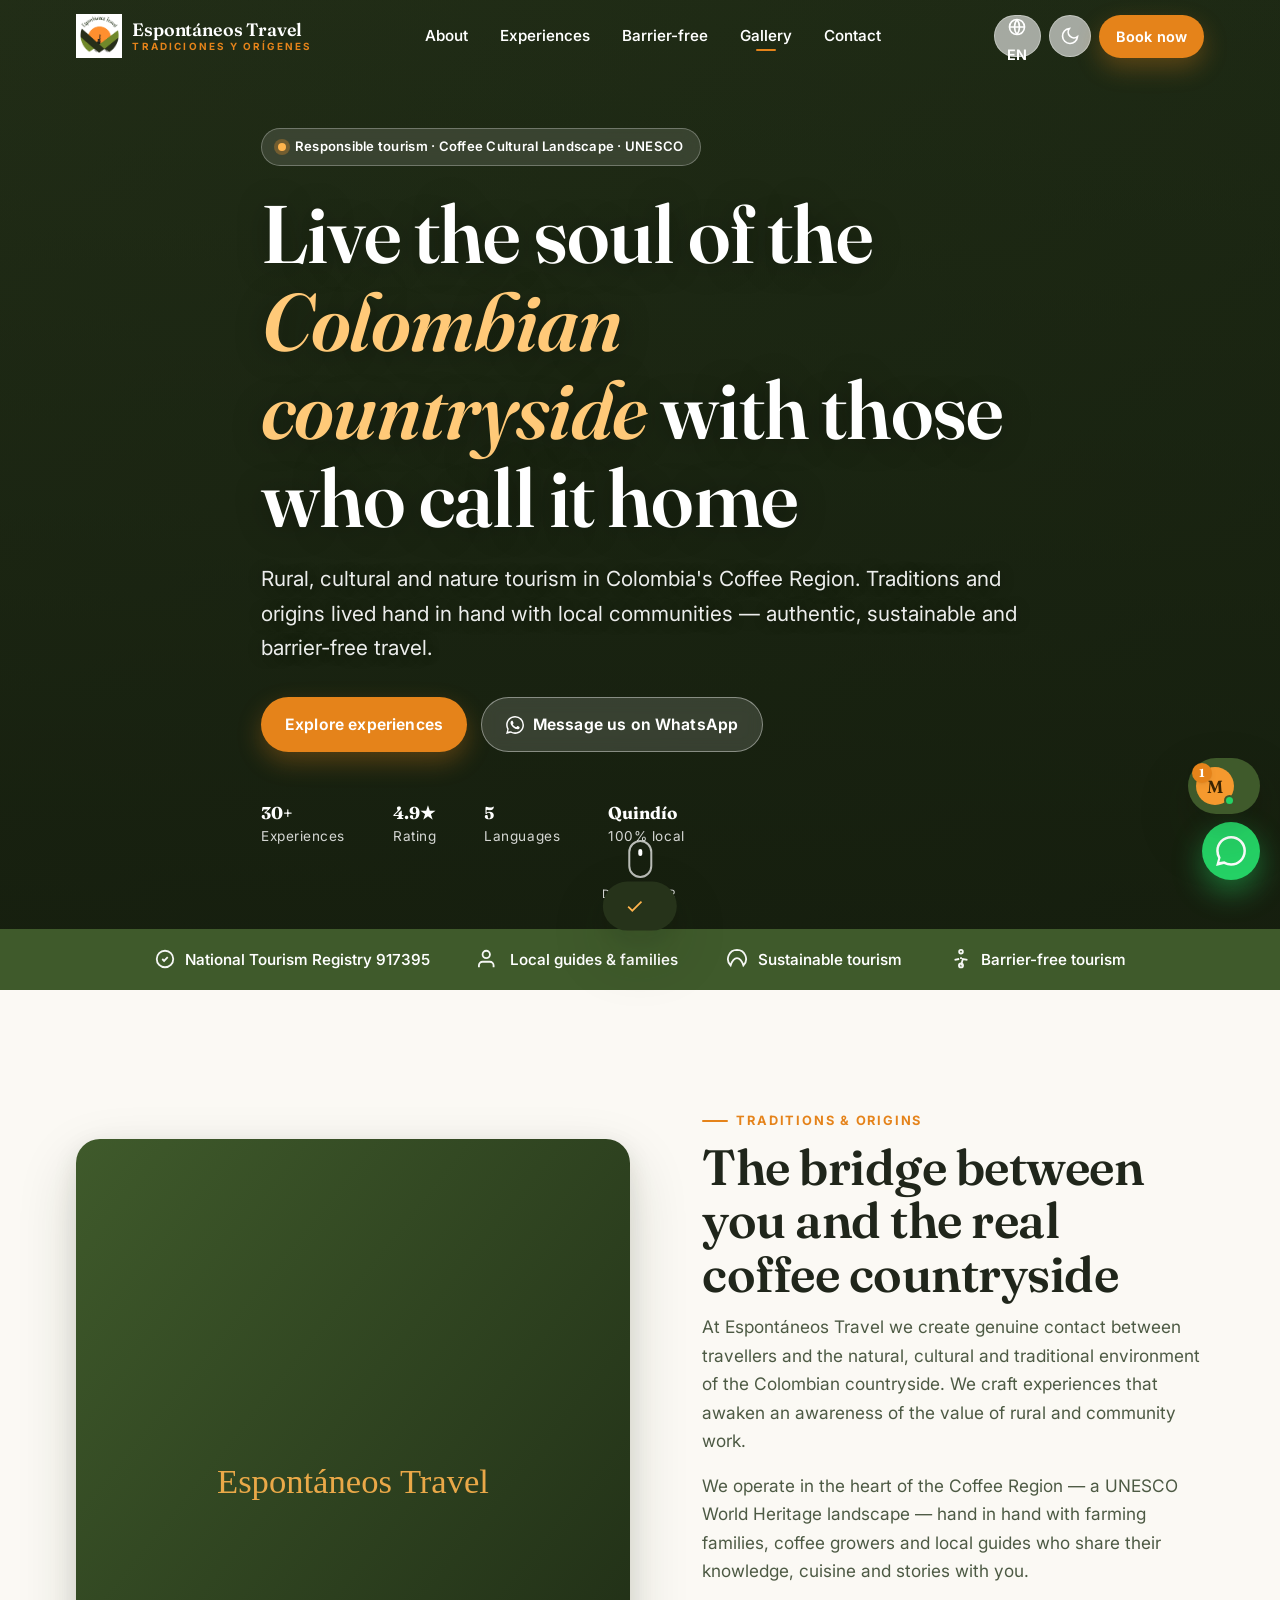
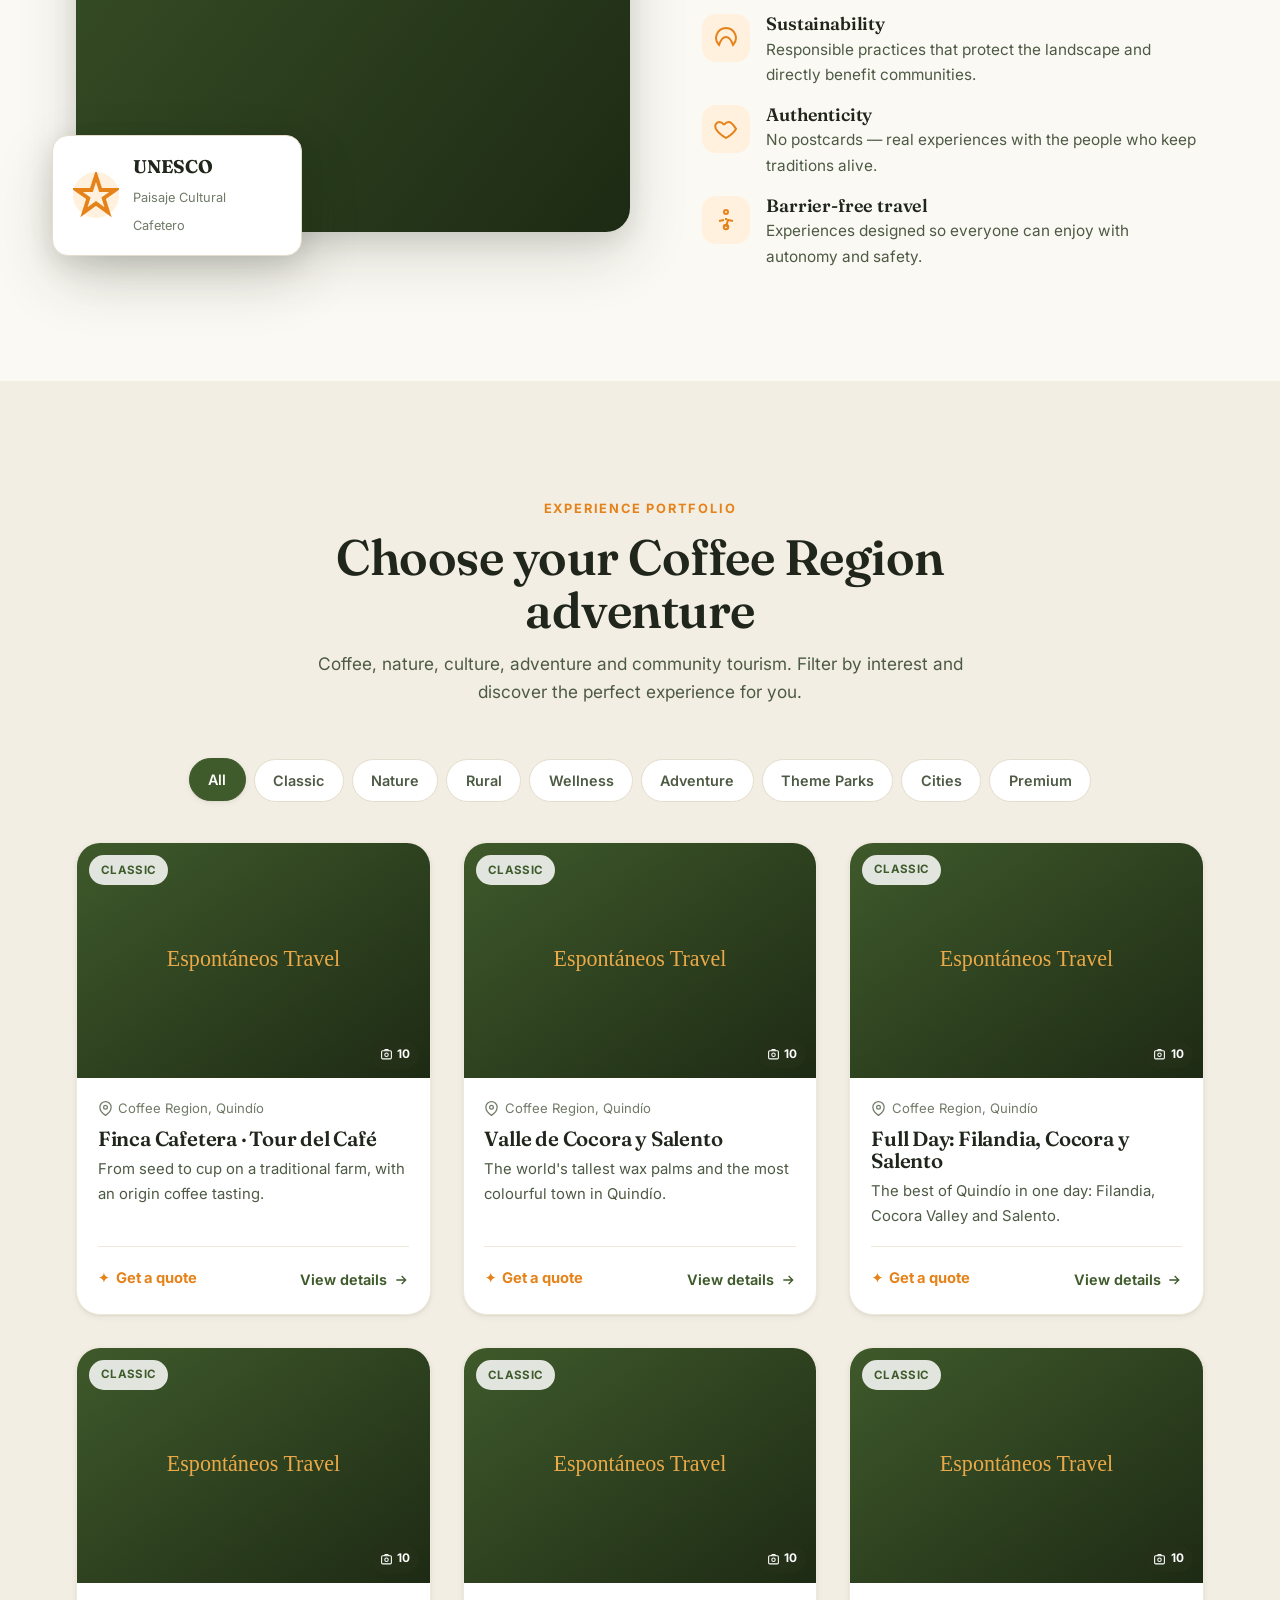
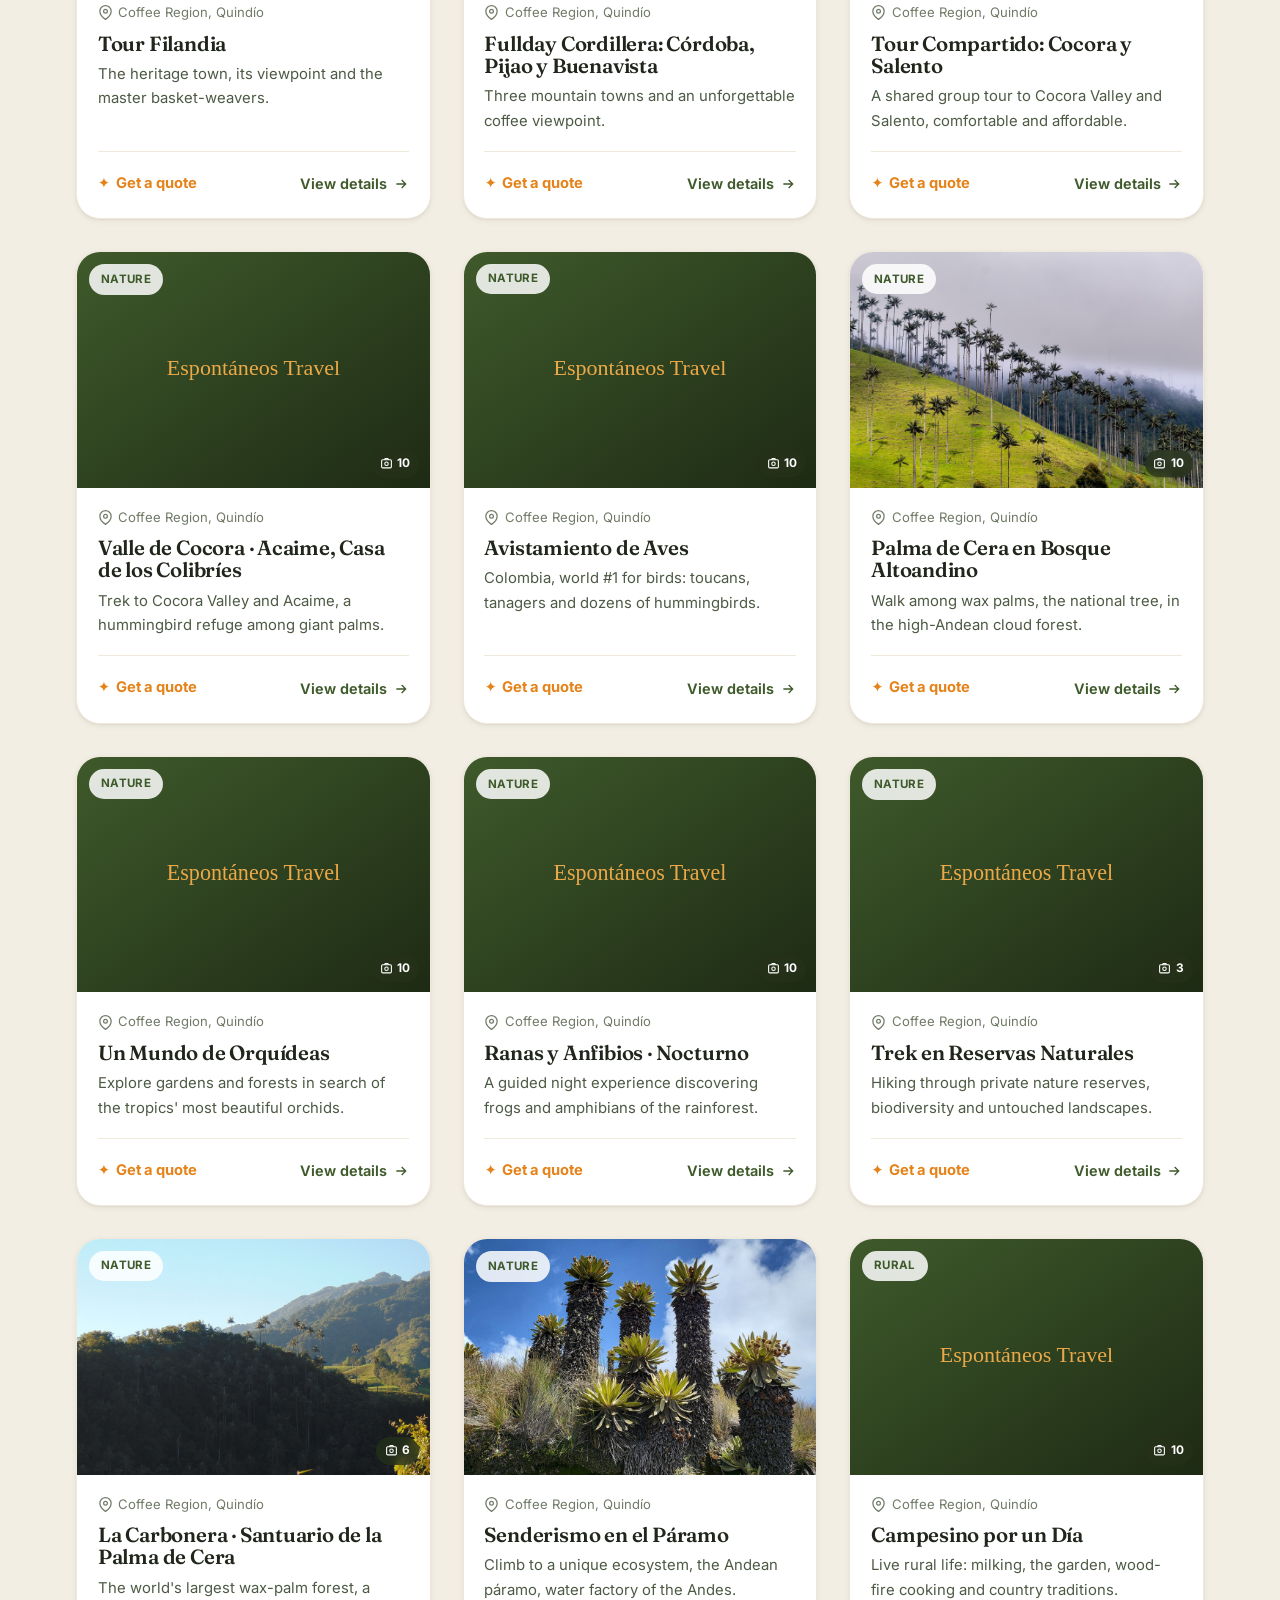
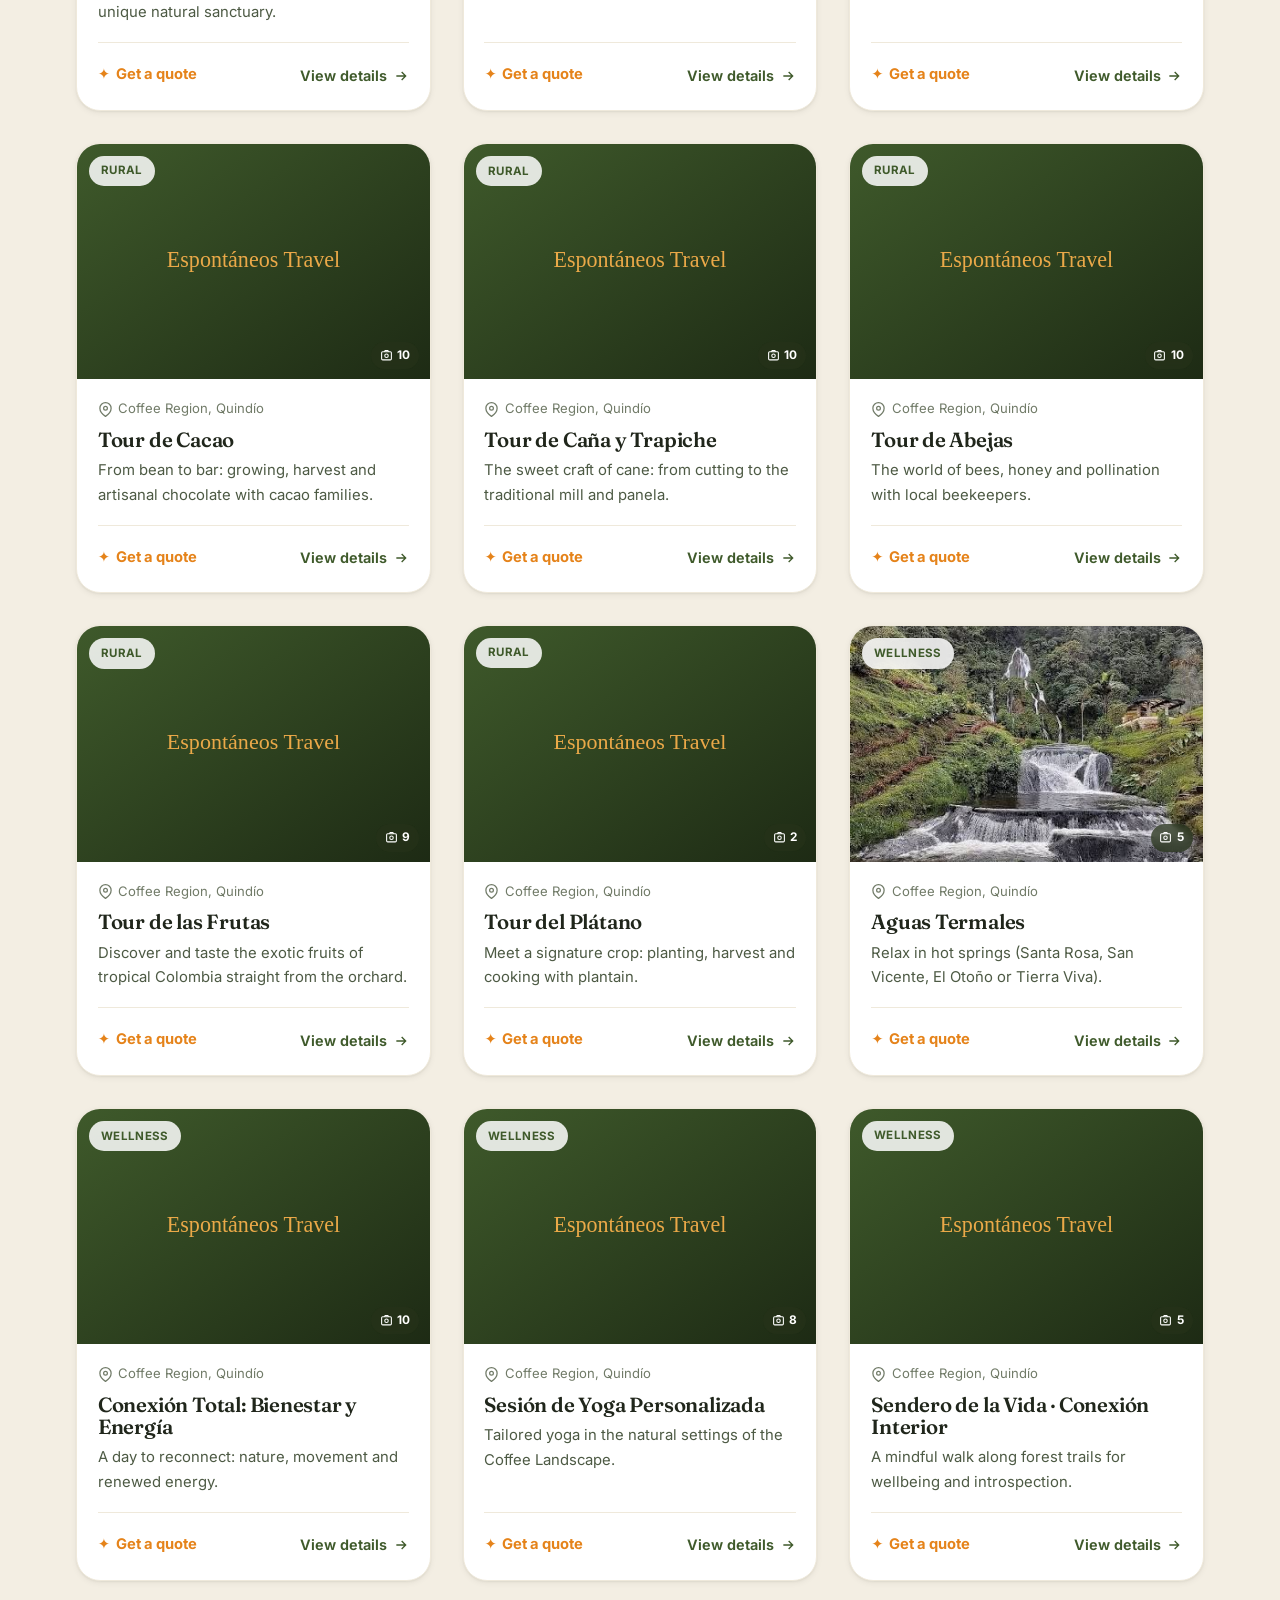
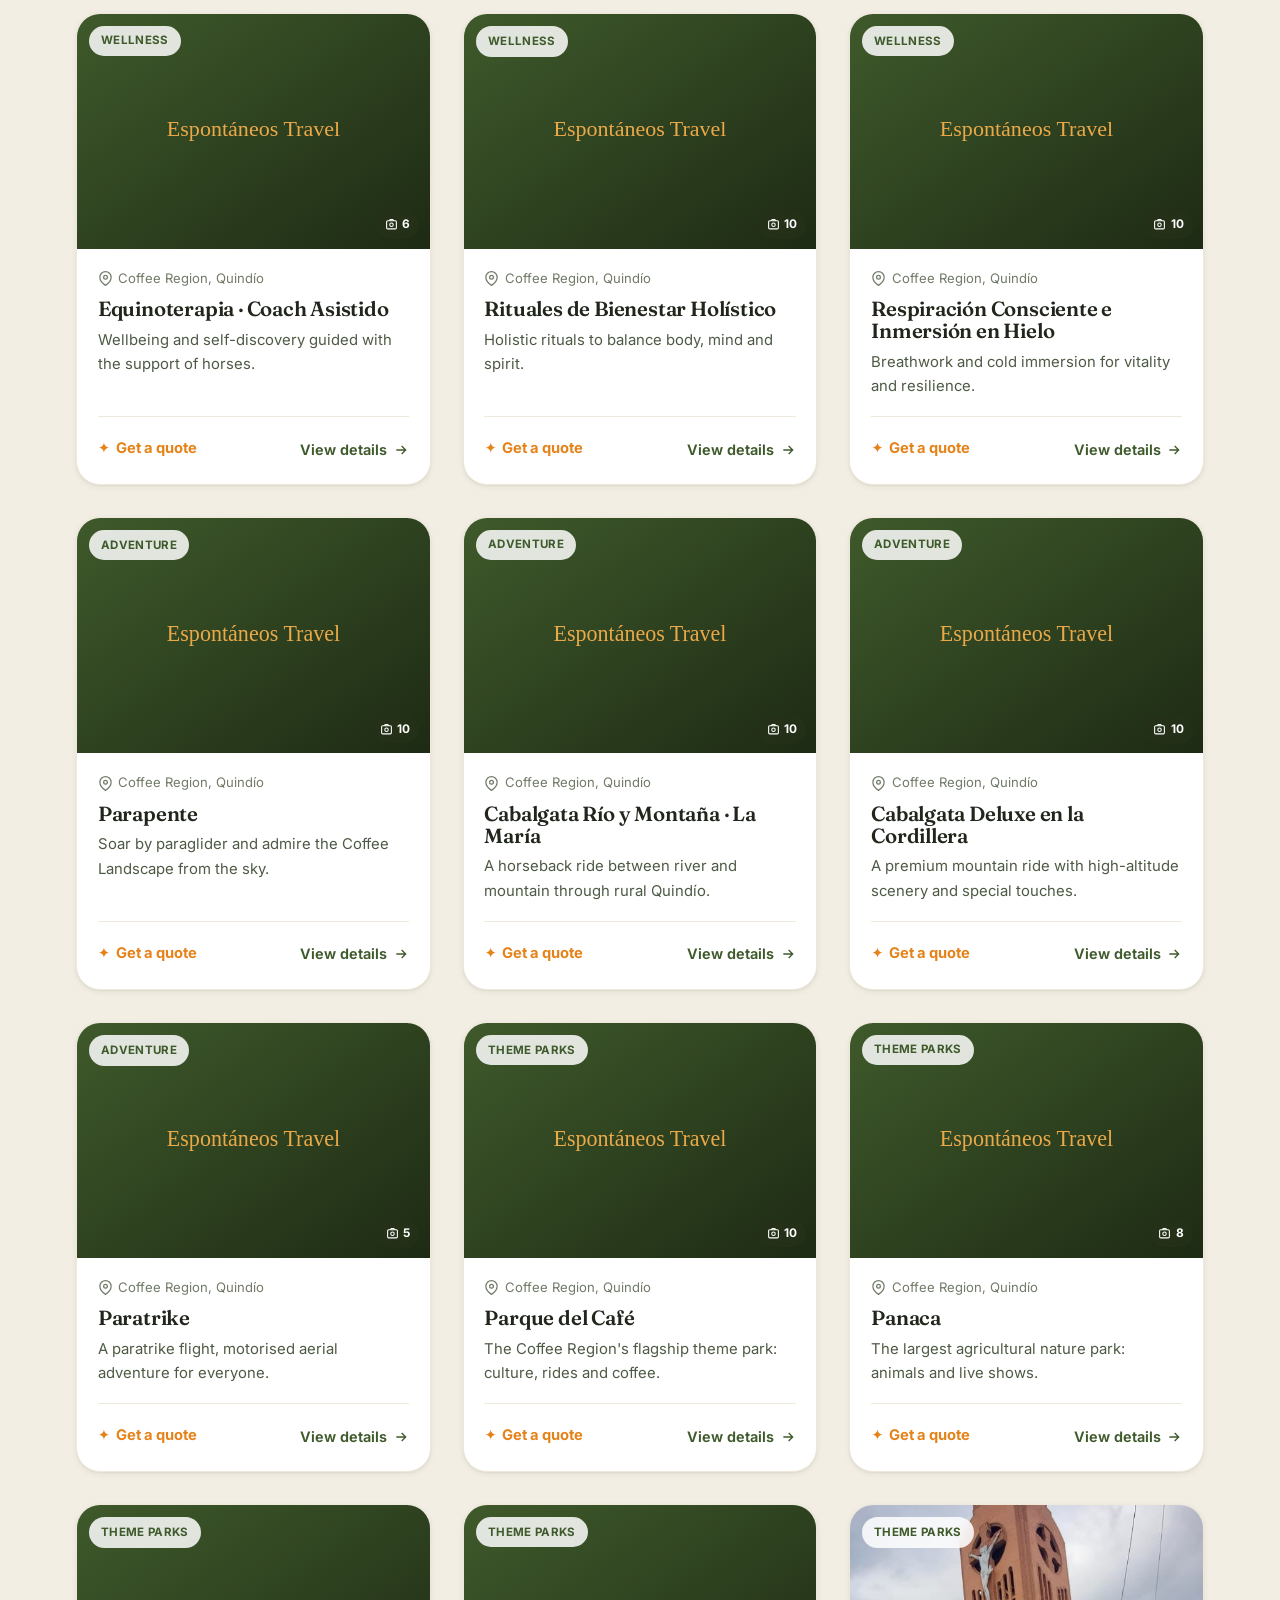
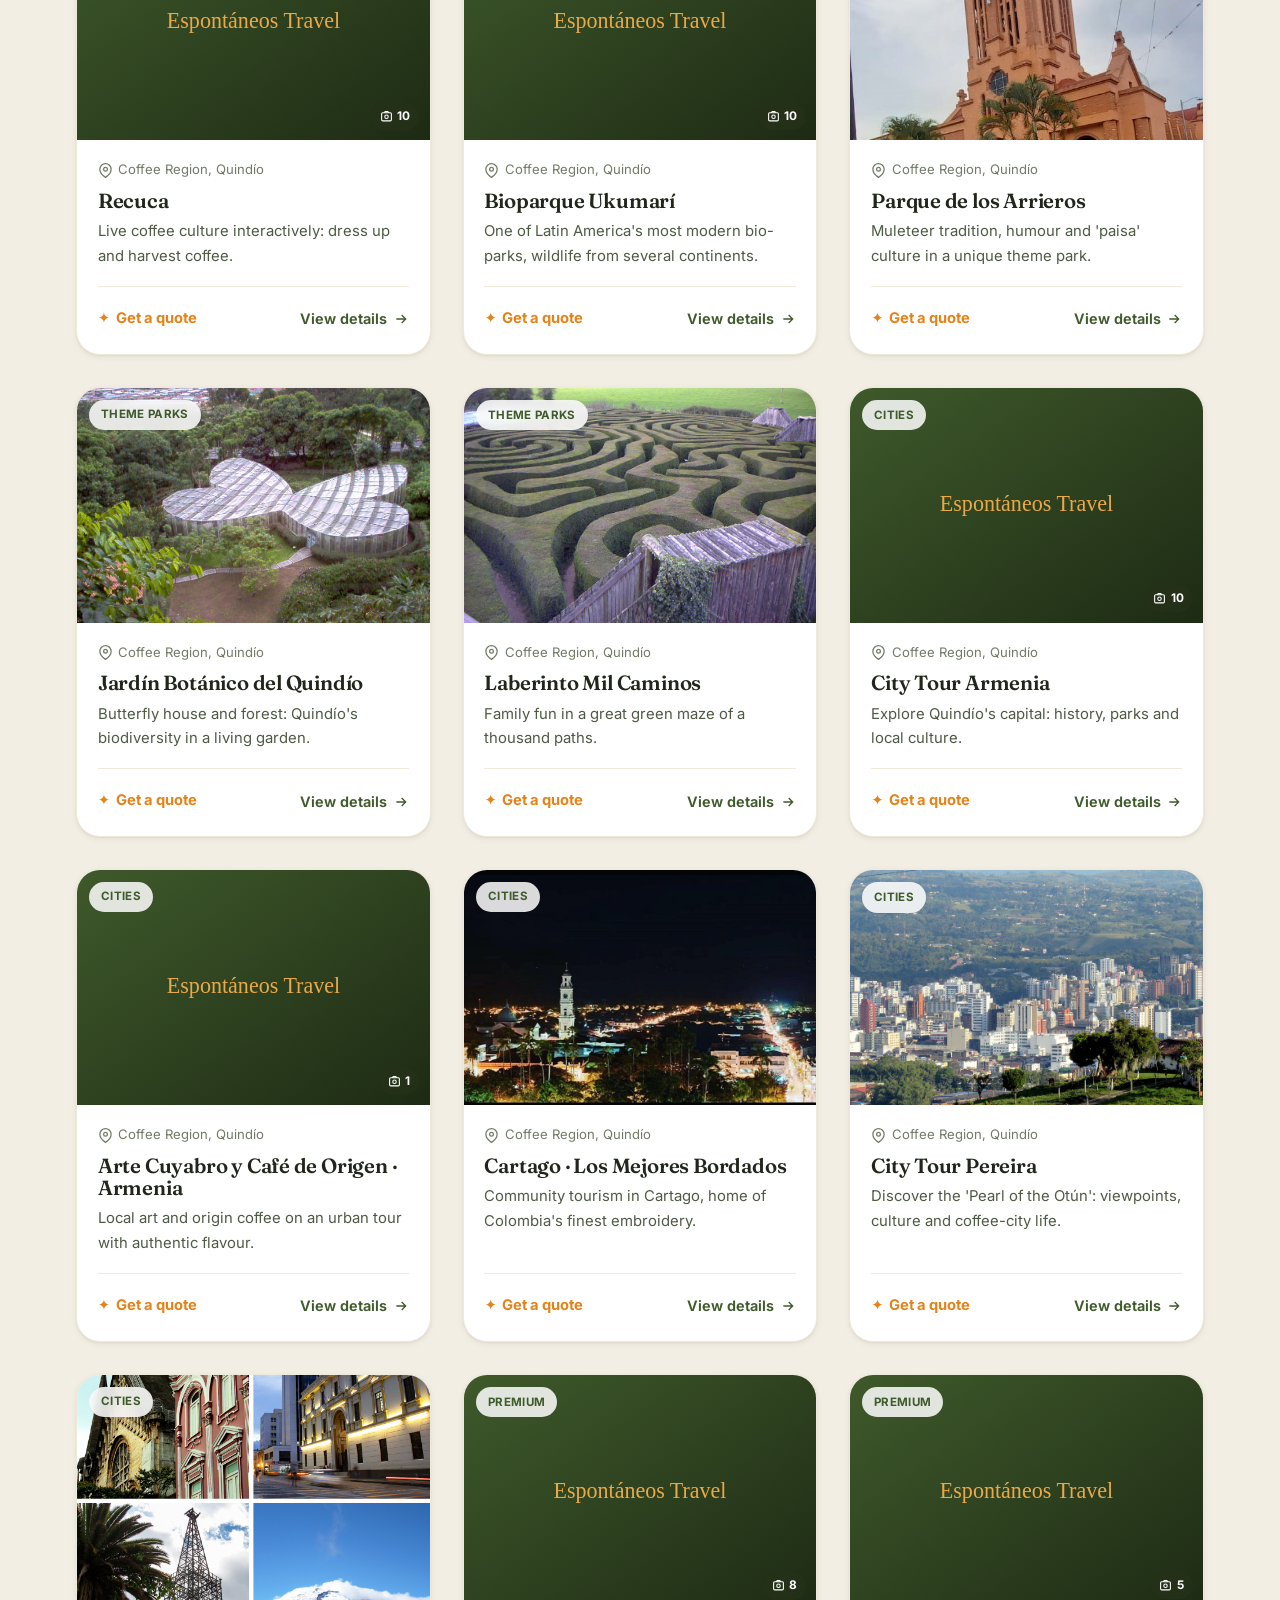
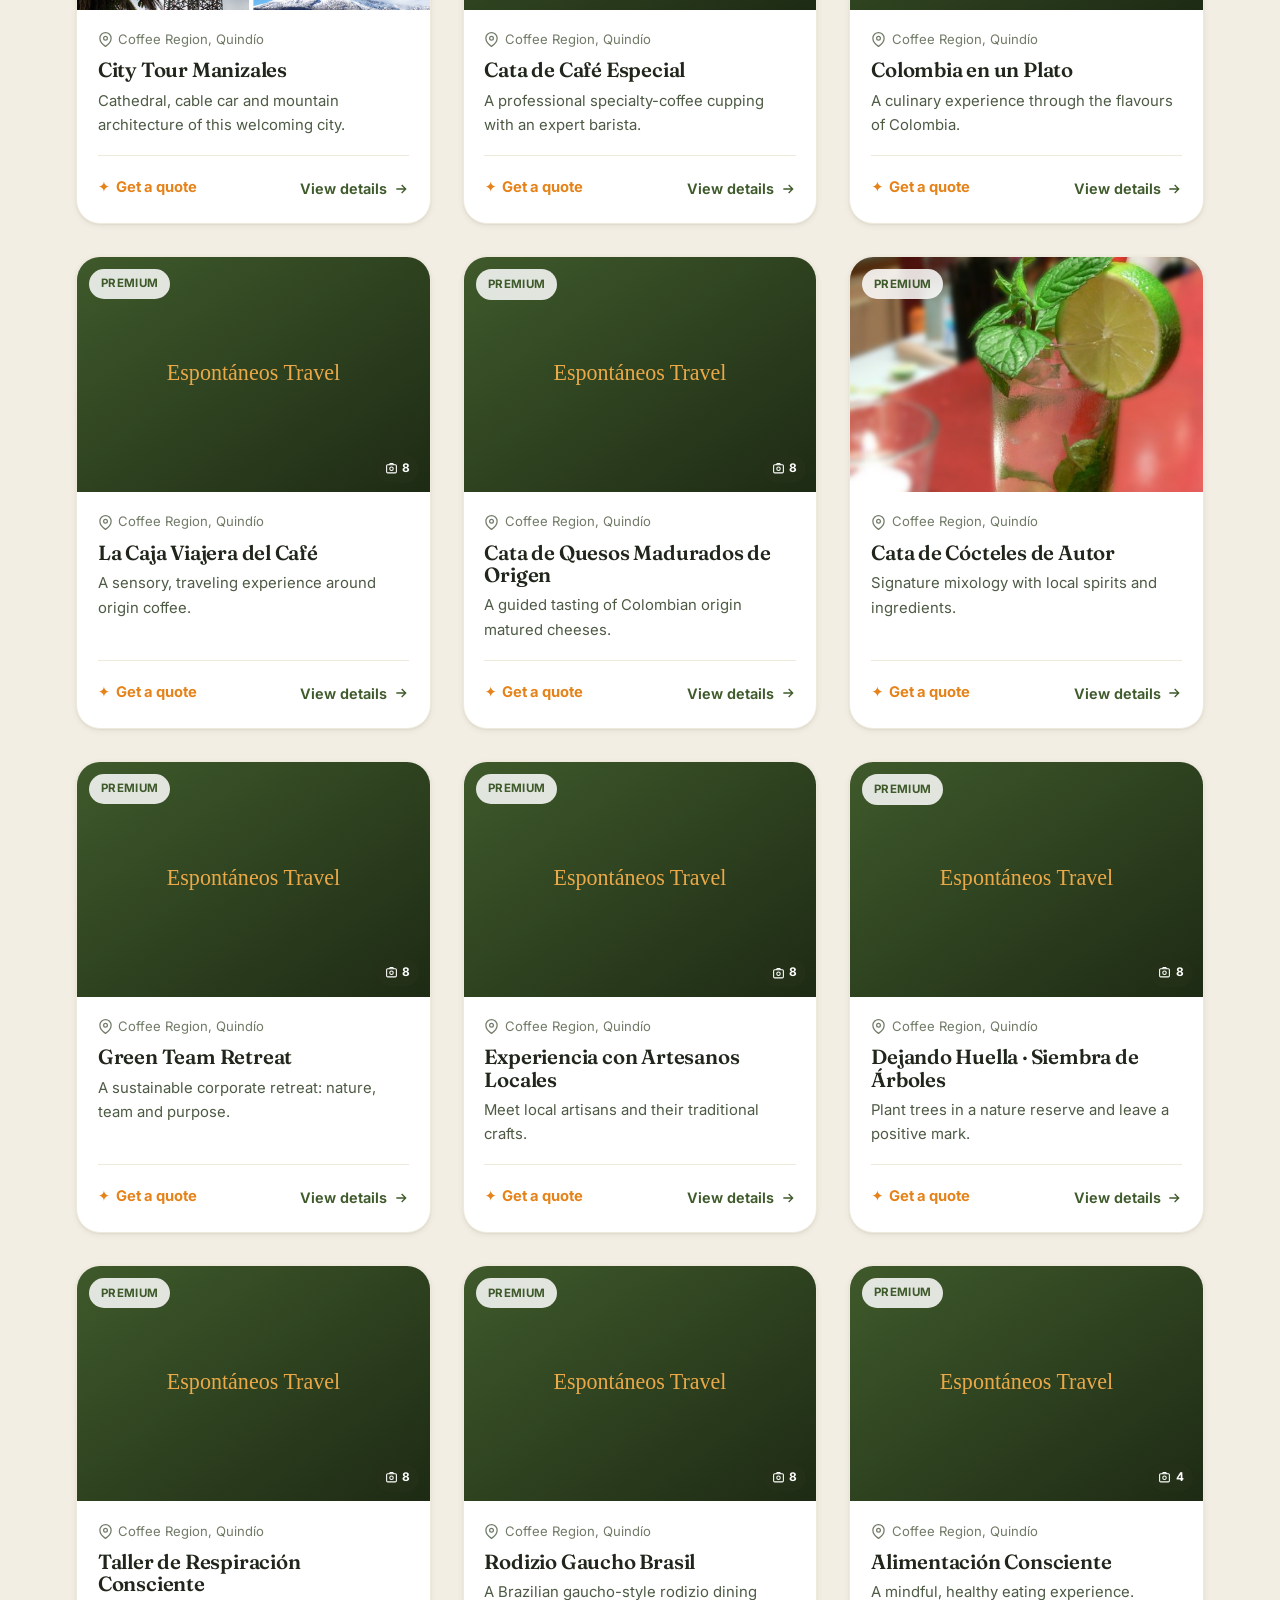
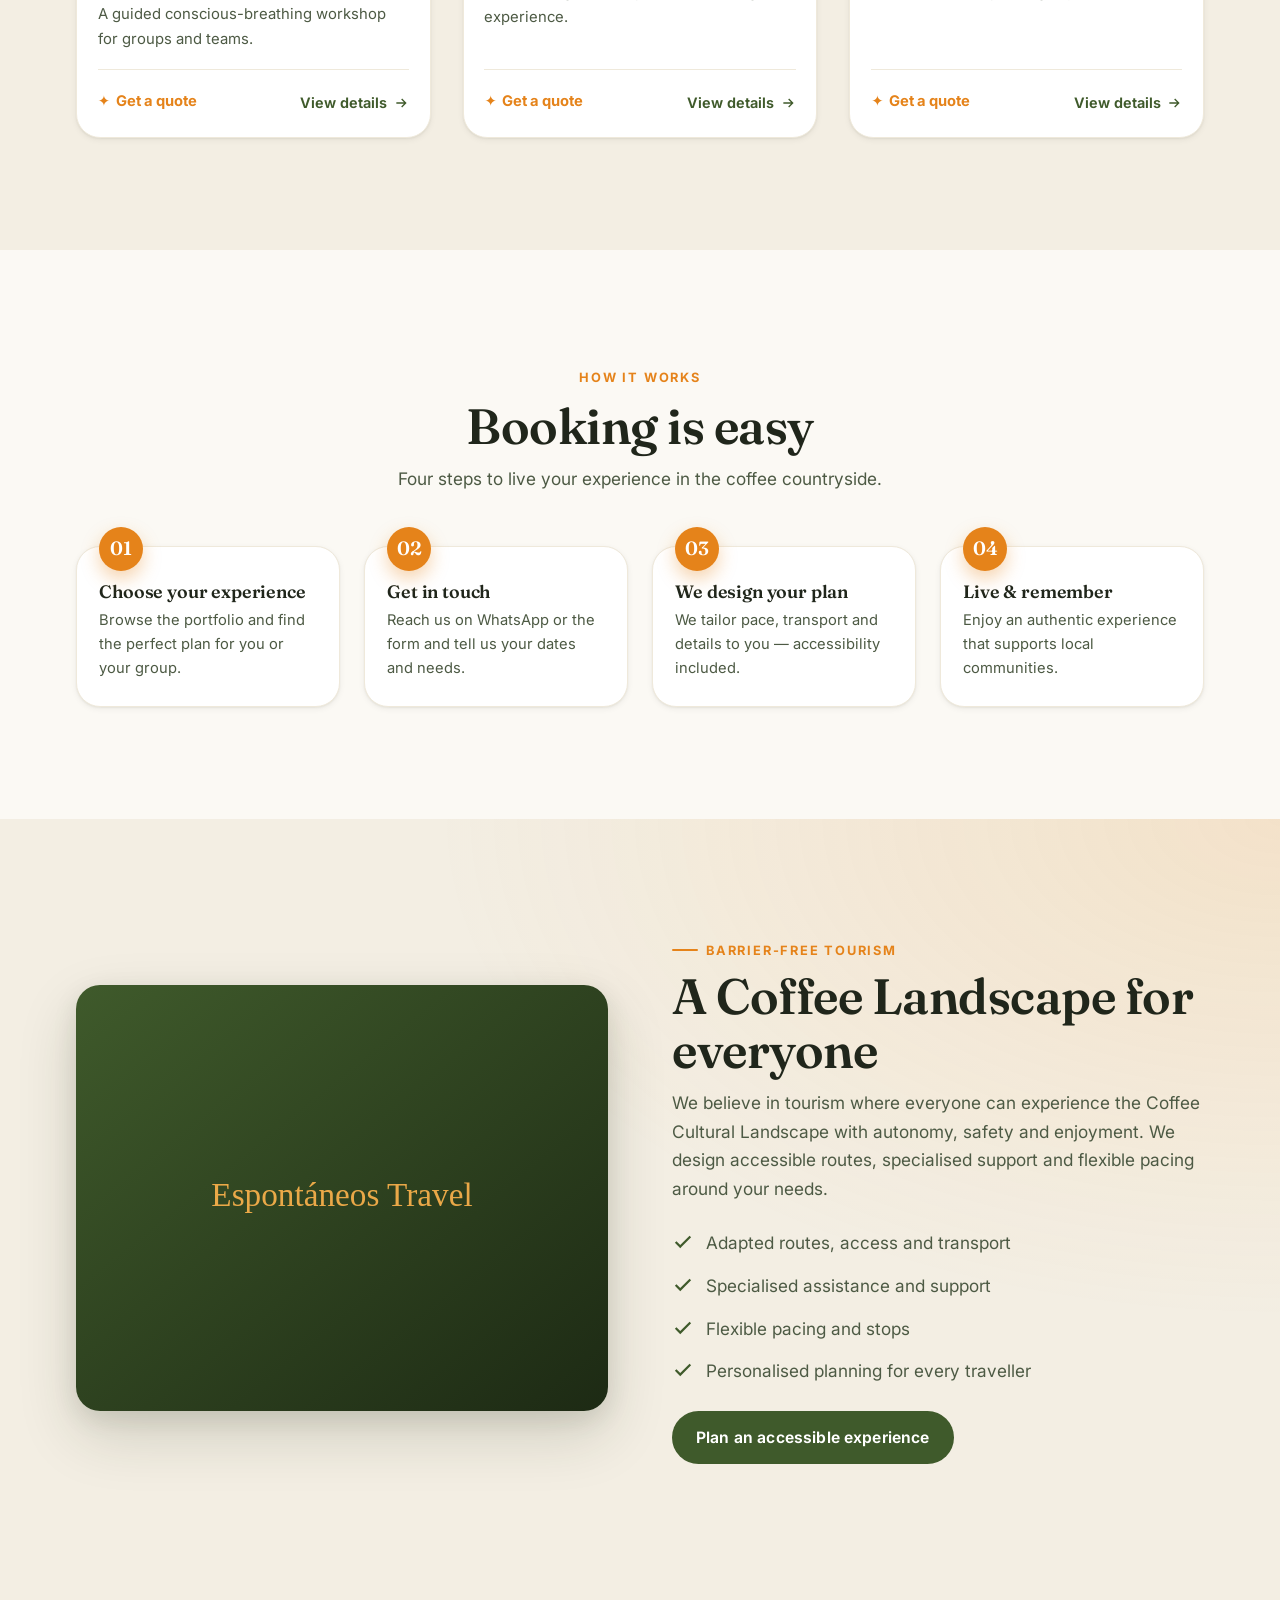
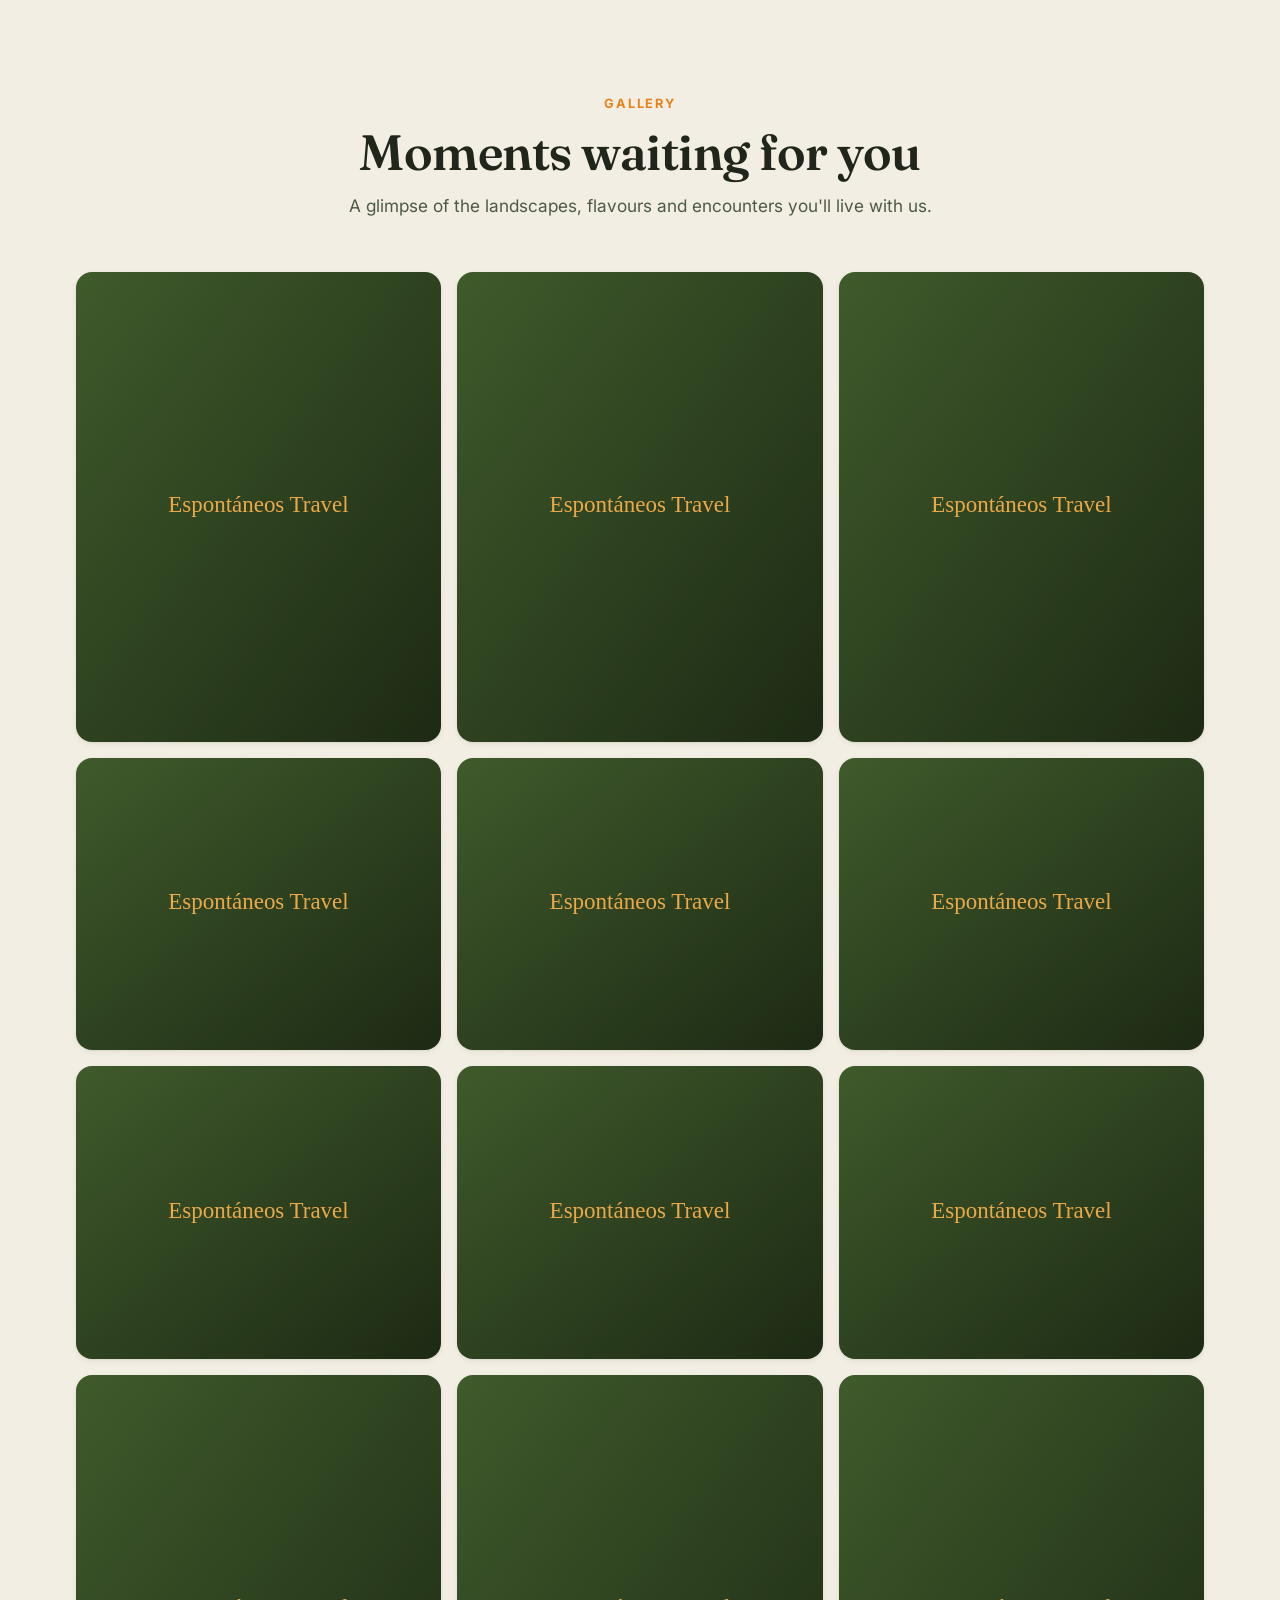
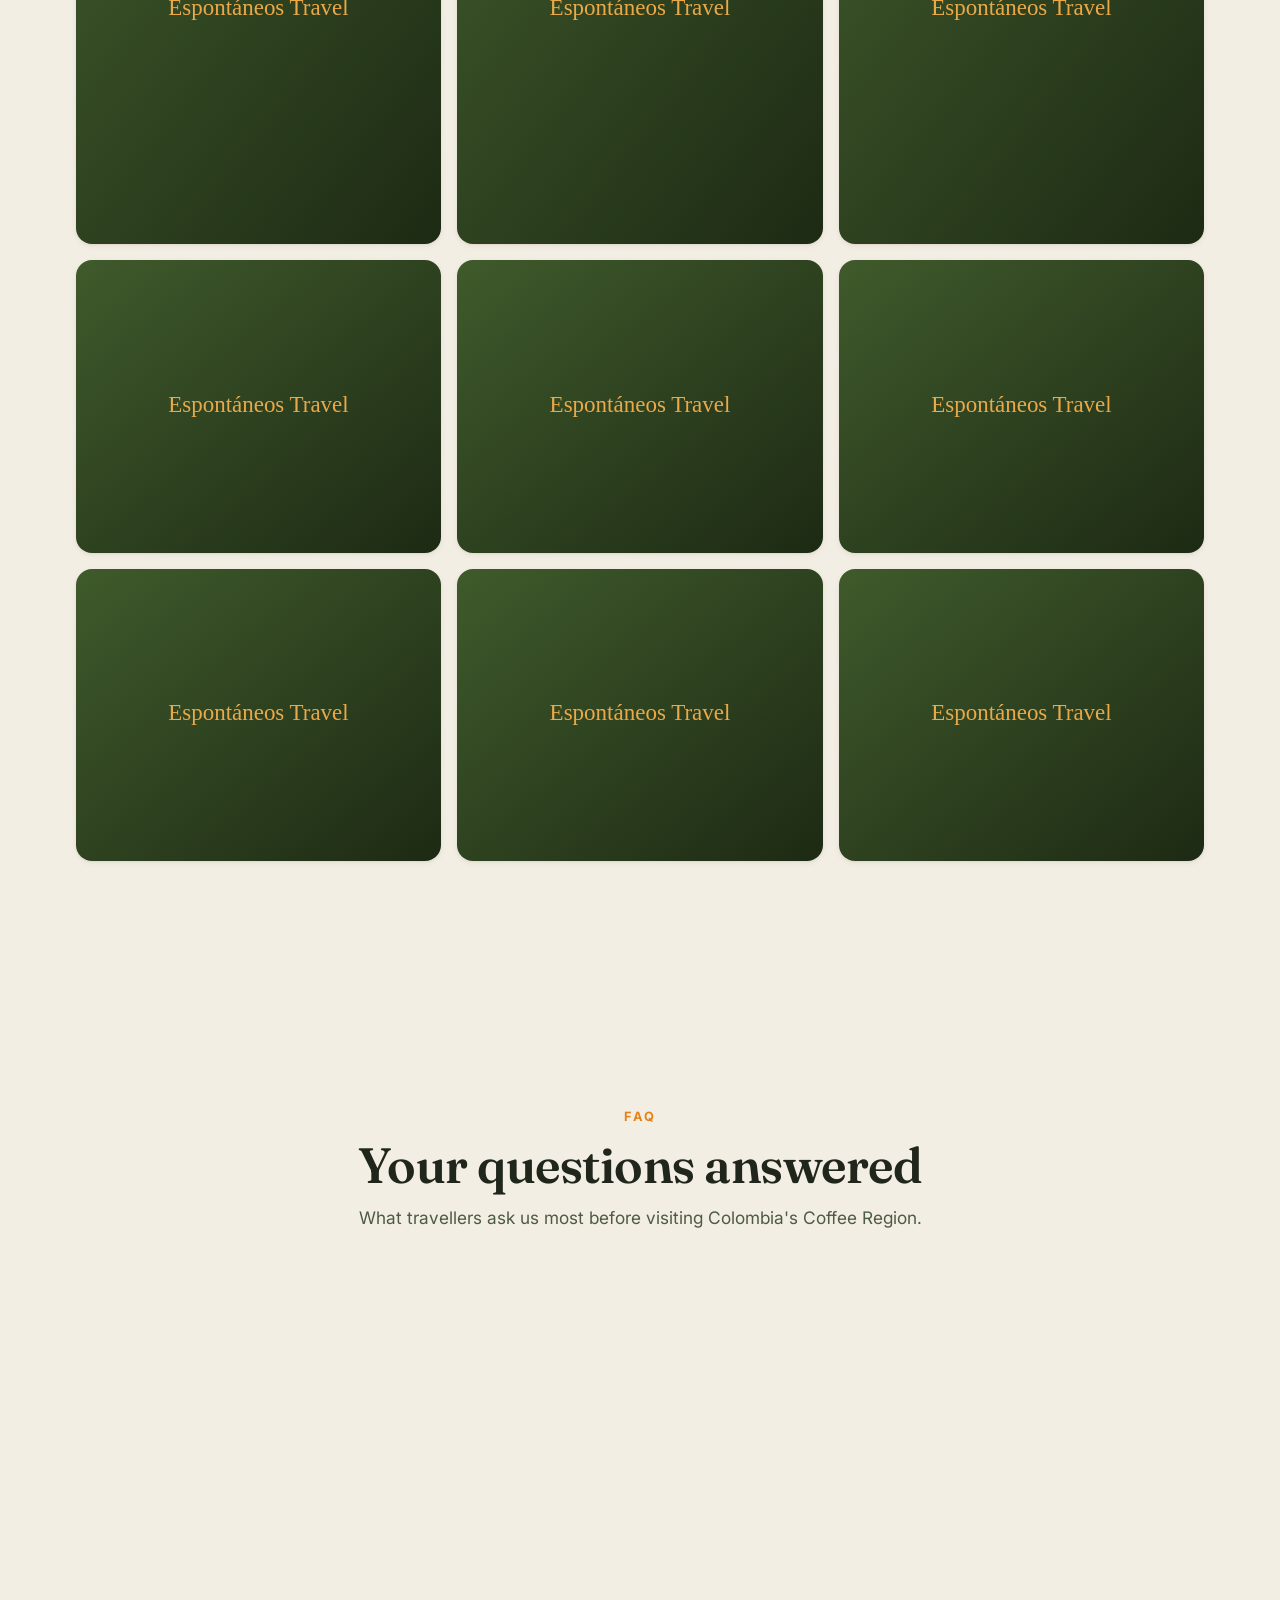
==== commit 970d29cf: "Asistente renombrada a 'Manuela' (sitio + conserje); KB del conserje ampliada (15 temas nuevos) + pr" ====
--- a/index.html
+++ b/index.html
@@ -75,6 +75,8 @@
     "Avistamiento de aves", "Turismo rural comunitario", "Turismo accesible / sin barreras",
     "Cabalgatas", "Parapente", "Aguas termales", "Cata de café especial", "Turismo de bienestar"],
   "address": { "@type": "PostalAddress", "addressLocality": "Armenia", "addressRegion": "Quindío", "addressCountry": "CO" },
+  "geo": { "@type": "GeoCoordinates", "latitude": 4.5339, "longitude": -75.6811 },
+  "openingHours": "Mo-Su 07:00-19:00",
   "identifier": { "@type": "PropertyValue", "name": "RNT", "value": "917395" },
   "knowsLanguage": ["es","en","fr","de","pt"],
   "sameAs": ["https://instagram.com/espontaneostravel/", "https://facebook.com/espontaneostravel"]
@@ -283,6 +285,18 @@
   </div>
 </section>
 
+<!-- ============ FAQ ============ -->
+<section class="section section--soft" id="faq">
+  <div class="container" style="max-width:820px;">
+    <div class="section-head center reveal">
+      <span class="eyebrow" id="faq-eyebrow">Preguntas frecuentes</span>
+      <h2 class="section-title" id="faq-title">Resolvemos tus dudas</h2>
+      <p class="section-sub" id="faq-sub">Lo que más nos preguntan antes de viajar al Eje Cafetero.</p>
+    </div>
+    <div class="faq" id="faq-list"></div>
+  </div>
+</section>
+
 <!-- ============ CTA band ============ -->
 <section class="section">
   <div class="container">
@@ -370,6 +384,7 @@
         <div class="footer__links">
           <a href="#experiencias" data-i18n="fl_tours">Experiencias</a>
           <a href="#galeria" data-i18n="fl_gallery">Galería</a>
+          <a href="#faq">FAQ</a>
           <a href="#sin-barreras" data-i18n="fl_access">Turismo sin barreras</a>
           <a href="#contacto" data-i18n="fl_book">Reservar</a>
         </div>
@@ -441,6 +456,7 @@
 <script src="js/i18n.js"></script>
 <script src="js/main.js"></script>
 <script src="js/bot.js"></script>
+<script src="js/faq.js"></script>
 <script>document.getElementById("year").textContent = new Date().getFullYear();</script>
 </body>
 </html>
--- a/css/styles.css
+++ b/css/styles.css
@@ -539,7 +539,7 @@
 
 /* ---------- Espo chat assistant ---------- */
 .espo-launch {
-  position: fixed; right: 20px; bottom: 86px; z-index: 92;
+  position: fixed; right: 20px; bottom: 86px; z-index: 999;
   display: inline-flex; align-items: center; gap: .55rem; padding: .55rem .55rem;
   background: var(--brand); color: var(--on-brand); border-radius: var(--r-pill);
   box-shadow: var(--shadow-lg); transition: transform .3s var(--ease), background .3s;
@@ -555,8 +555,8 @@
 .espo-badge { position: absolute; top: -4px; left: -4px; width: 20px; height: 20px; border-radius: 50%; background: var(--accent); color: #fff; font-size: .72rem; font-weight: 700; display: grid; place-items: center; box-shadow: var(--shadow-sm); animation: pulse 2.4s infinite; }
 
 .espo-panel {
-  position: fixed; right: 20px; bottom: 20px; z-index: 95;
-  width: min(380px, calc(100vw - 32px)); height: min(600px, calc(100vh - 40px));
+  position: fixed; right: 20px; bottom: 20px; z-index: 1000;
+  width: min(340px, calc(100vw - 32px)); height: min(500px, calc(100vh - 120px));
   background: var(--bg-elev); border: 1px solid var(--border); border-radius: var(--r-lg);
   box-shadow: var(--shadow-lg); display: flex; flex-direction: column; overflow: hidden;
   opacity: 0; visibility: hidden; transform: translateY(24px) scale(.96); transform-origin: bottom right;
@@ -607,6 +607,96 @@
   .espo-launch { bottom: 80px; }
 }
 
+/* ---------- FAQ accordion ---------- */
+.faq { display: grid; gap: .75rem; }
+.faq-item { background: var(--card); border: 1px solid var(--border-soft); border-radius: var(--r-md); box-shadow: var(--shadow-sm); overflow: hidden; }
+.faq-item summary { list-style: none; cursor: pointer; display: flex; align-items: center; justify-content: space-between; gap: 1rem; padding: 1.1rem 1.3rem; font-family: var(--font-display); font-weight: 600; font-size: 1.08rem; color: var(--text); }
+.faq-item summary::-webkit-details-marker { display: none; }
+.faq-item summary svg { width: 22px; height: 22px; color: var(--accent); flex: none; transition: transform .3s var(--ease); }
+.faq-item[open] summary svg { transform: rotate(180deg); }
+.faq-item[open] summary { color: var(--brand); }
+.faq-a { padding: 0 1.3rem 1.2rem; color: var(--text-soft); line-height: 1.6; }
+
+/* ==========================================================================
+   Conserje "Espo" (viaje.html)
+   ========================================================================== */
+.c-body { background: var(--bg); min-height: 100vh; padding-bottom: 84px; }
+.c-top { position: fixed; inset: 0 0 auto 0; z-index: 50; display: flex; align-items: center; justify-content: space-between;
+  gap: 1rem; padding: .6rem clamp(1rem, 4vw, 1.5rem); background: color-mix(in srgb, var(--bg-elev) 92%, transparent);
+  backdrop-filter: blur(12px); border-bottom: 1px solid var(--border-soft); }
+.c-top .brand img { width: 40px; height: 40px; }
+.c-top .brand__name { font-size: 1rem; }
+.c-top__actions { display: flex; align-items: center; gap: .5rem; }
+.c-langs { display: flex; gap: 2px; background: var(--bg-soft); border-radius: var(--r-pill); padding: 3px; }
+.c-lang { padding: .3rem .5rem; border-radius: var(--r-pill); font-size: .78rem; font-weight: 700; color: var(--text-muted); transition: all .2s; }
+.c-lang.active { background: var(--brand); color: var(--on-brand); }
+
+.c-app, .c-gate { max-width: 640px; margin-inline: auto; padding: 84px clamp(1rem, 4vw, 1.25rem) 0; display: grid; gap: 1rem; }
+.c-gate { min-height: 100vh; align-content: center; justify-items: center; text-align: center; gap: .8rem; }
+.c-gate img { border-radius: 16px; }
+.c-gate h2 { font-size: 1.4rem; }
+.c-gate .c-err { color: #c0392b; background: #fdecea; padding: .6rem 1rem; border-radius: var(--r-sm); font-size: .9rem; }
+:root[data-theme="dark"] .c-gate .c-err { background: #3a1e1a; color: #ffb4a6; }
+.c-gate-form { display: flex; gap: .5rem; width: 100%; max-width: 340px; }
+.c-gate-form input { flex: 1; padding: .8rem 1rem; border: 1.5px solid var(--border); border-radius: var(--r-sm); background: var(--bg-elev); color: var(--text); font: inherit; text-transform: uppercase; }
+.c-gate-wa { color: var(--brand); font-weight: 650; font-size: .95rem; }
+
+.c-welcome { background: linear-gradient(135deg, var(--forest-700), var(--forest-600)); color: #fff; border-radius: var(--r-lg); padding: clamp(1.2rem, 4vw, 1.6rem); box-shadow: var(--shadow-md); }
+:root[data-theme="dark"] .c-welcome { background: linear-gradient(135deg, #1a2213, #26331a); }
+.c-welcome .c-hello { font-size: .9rem; opacity: .9; margin-bottom: .2rem; }
+.c-welcome h1 { color: #fff; font-size: clamp(1.5rem, 1.2rem + 1.6vw, 2rem); margin: 0 0 .3rem; }
+.c-region { color: rgba(255,255,255,.9); font-size: .95rem; margin-bottom: .9rem; }
+.c-chips-info { display: flex; flex-wrap: wrap; gap: .4rem; }
+.c-pill { background: rgba(255,255,255,.14); border: 1px solid rgba(255,255,255,.22); border-radius: var(--r-pill); padding: .35rem .7rem; font-size: .8rem; }
+.c-pill b { font-weight: 700; }
+
+.c-next { background: var(--accent-soft); border: 1.5px solid var(--accent); border-radius: var(--r-lg); padding: 1rem 1.2rem; }
+.c-next__label { font-size: .76rem; font-weight: 800; letter-spacing: .06em; text-transform: uppercase; color: var(--accent); }
+.c-next__row { display: flex; align-items: center; justify-content: space-between; gap: 1rem; margin-top: .4rem; }
+.c-next__row b { font-family: var(--font-display); font-size: 1.15rem; display: block; color: var(--text); }
+.c-next__row span { font-size: .85rem; color: var(--text-muted); }
+.c-mini { width: 42px; height: 42px; border-radius: 12px; background: var(--accent); color: #fff; display: grid; place-items: center; flex: none; }
+.c-mini svg { width: 20px; height: 20px; }
+
+.c-card { background: var(--card); border: 1px solid var(--border-soft); border-radius: var(--r-lg); padding: clamp(1.1rem, 4vw, 1.4rem); box-shadow: var(--shadow-sm); }
+.c-card__title { font-size: 1.2rem; margin-bottom: 1rem; }
+
+.c-itin { display: grid; gap: 0; }
+.c-step { display: grid; grid-template-columns: 70px 20px 1fr; align-items: start; gap: .5rem; padding-bottom: 1.1rem; position: relative; }
+.c-step__time { font-size: .8rem; font-weight: 700; color: var(--text); text-align: right; line-height: 1.2; }
+.c-step__time small { display: block; font-weight: 500; color: var(--text-muted); font-size: .72rem; }
+.c-step__dot { width: 14px; height: 14px; border-radius: 50%; background: var(--bg-elev); border: 3px solid var(--border); margin-top: 2px; z-index: 1; justify-self: center; }
+.c-step:not(:last-child)::after { content: ""; position: absolute; left: calc(70px + .5rem + 10px - 1px); top: 16px; bottom: 0; width: 2px; background: var(--border-soft); }
+.c-step.now .c-step__dot { background: var(--accent); border-color: var(--accent); box-shadow: 0 0 0 4px var(--accent-soft); }
+.c-step.now .c-step__body b { color: var(--accent); }
+.c-step__body b { font-size: 1rem; display: block; }
+.c-step__map { font-size: .82rem; color: var(--brand); font-weight: 600; }
+
+.c-assistant { padding: 0; overflow: hidden; }
+.c-assistant__head { display: flex; align-items: center; gap: .6rem; padding: .8rem 1rem; background: var(--bg-soft); border-bottom: 1px solid var(--border-soft); }
+.c-assistant__ava { width: 38px; height: 38px; border-radius: 50%; background: var(--sun-500); color: #3a2402; display: grid; place-items: center; font-family: var(--font-display); font-weight: 600; }
+.c-assistant__head b { font-size: .98rem; } .c-assistant__status { font-size: .78rem; color: #2e9e4f; }
+.c-chat { padding: 1rem; display: flex; flex-direction: column; gap: .6rem; max-height: 420px; overflow-y: auto; background: var(--bg); }
+.c-chips { display: flex; flex-wrap: wrap; gap: .4rem; padding: .8rem; border-top: 1px solid var(--border-soft); background: var(--bg-elev); max-height: 230px; overflow-y: auto; }
+.c-ask { display: flex; gap: .5rem; padding: .7rem; border-top: 1px solid var(--border-soft); background: var(--bg-elev); }
+.c-ask input { flex: 1; padding: .65rem .95rem; border: 1.5px solid var(--border); border-radius: var(--r-pill); background: var(--bg); color: var(--text); font: inherit; }
+.c-ask input:focus { border-color: var(--brand); outline: none; box-shadow: var(--ring); }
+.c-ask button { width: 44px; height: 44px; border-radius: 50%; background: var(--brand); color: var(--on-brand); display: grid; place-items: center; flex: none; transition: transform .2s; }
+.c-ask button:hover { transform: scale(1.06); }
+.c-ask button svg { width: 19px; height: 19px; }
+.c-foot { padding: .5rem; text-align: center; font-size: .72rem; color: var(--text-muted); background: var(--bg-elev); border-top: 1px solid var(--border-soft); }
+
+.c-actions { position: fixed; inset: auto 0 0 0; z-index: 50; display: flex; gap: .6rem; justify-content: center;
+  padding: .7rem clamp(1rem, 4vw, 1.25rem); background: color-mix(in srgb, var(--bg-elev) 94%, transparent);
+  backdrop-filter: blur(12px); border-top: 1px solid var(--border-soft); }
+.c-actions .btn { flex: 1; max-width: 260px; }
+
+@media (max-width: 420px) {
+  .c-step { grid-template-columns: 56px 18px 1fr; }
+  .c-step:not(:last-child)::after { left: calc(56px + .5rem + 9px - 1px); }
+  .c-lang { padding: .28rem .4rem; font-size: .72rem; }
+}
+
 /* Reduced-motion: disable auto hero zoom */
 @media (prefers-reduced-motion: reduce) {
   .hero__slide { transform: none !important; }
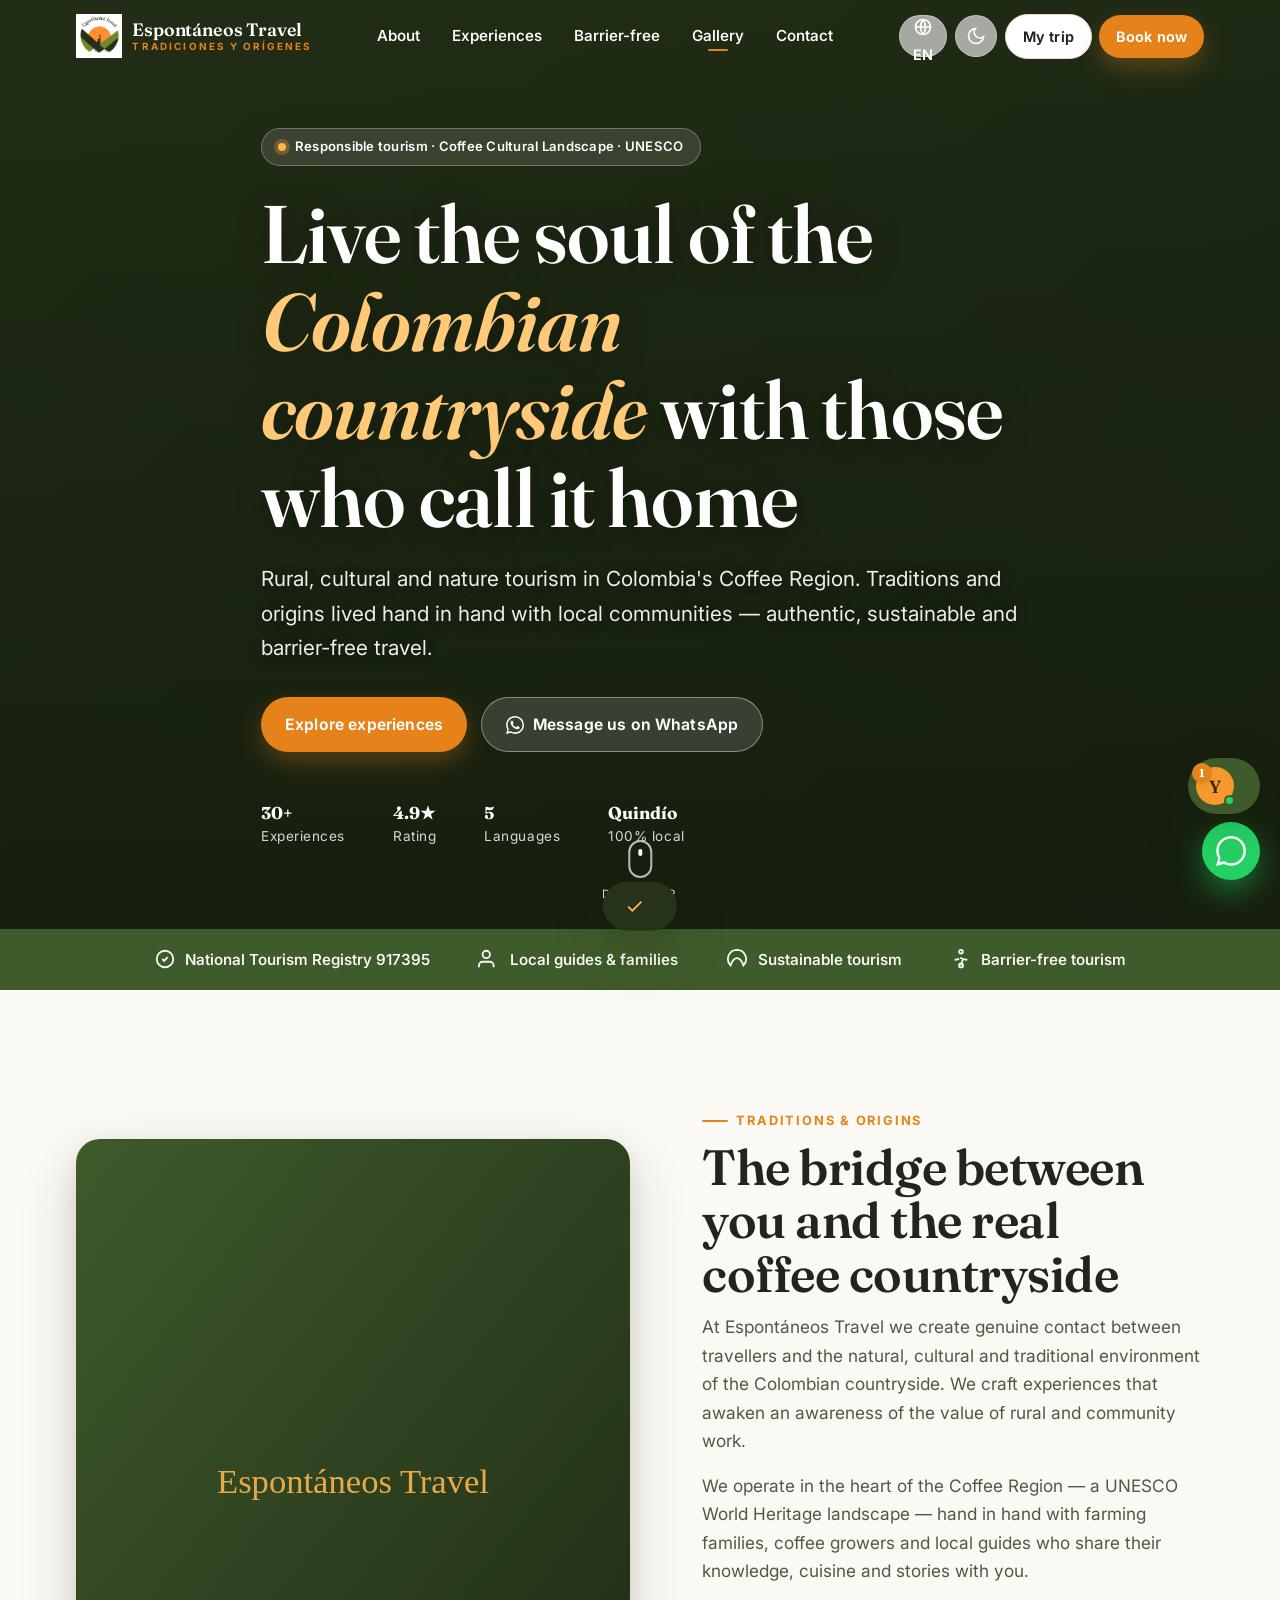
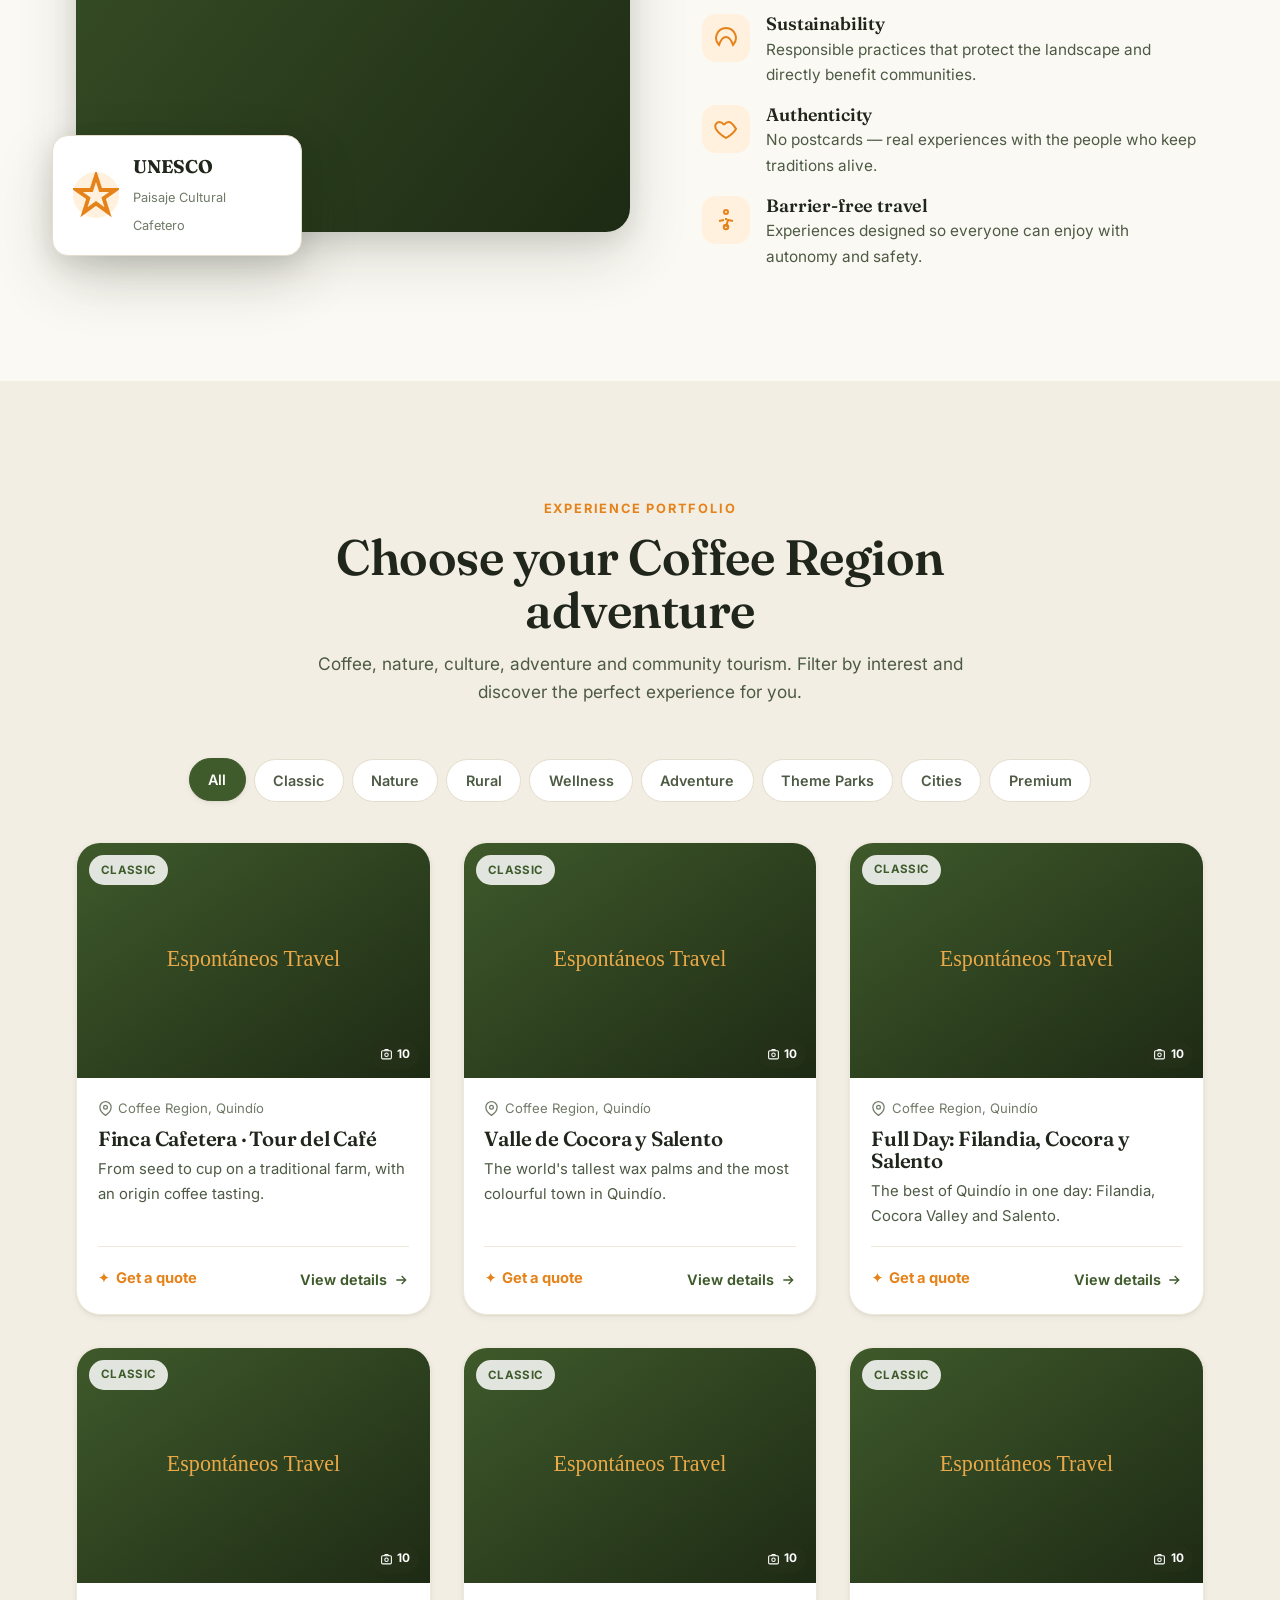
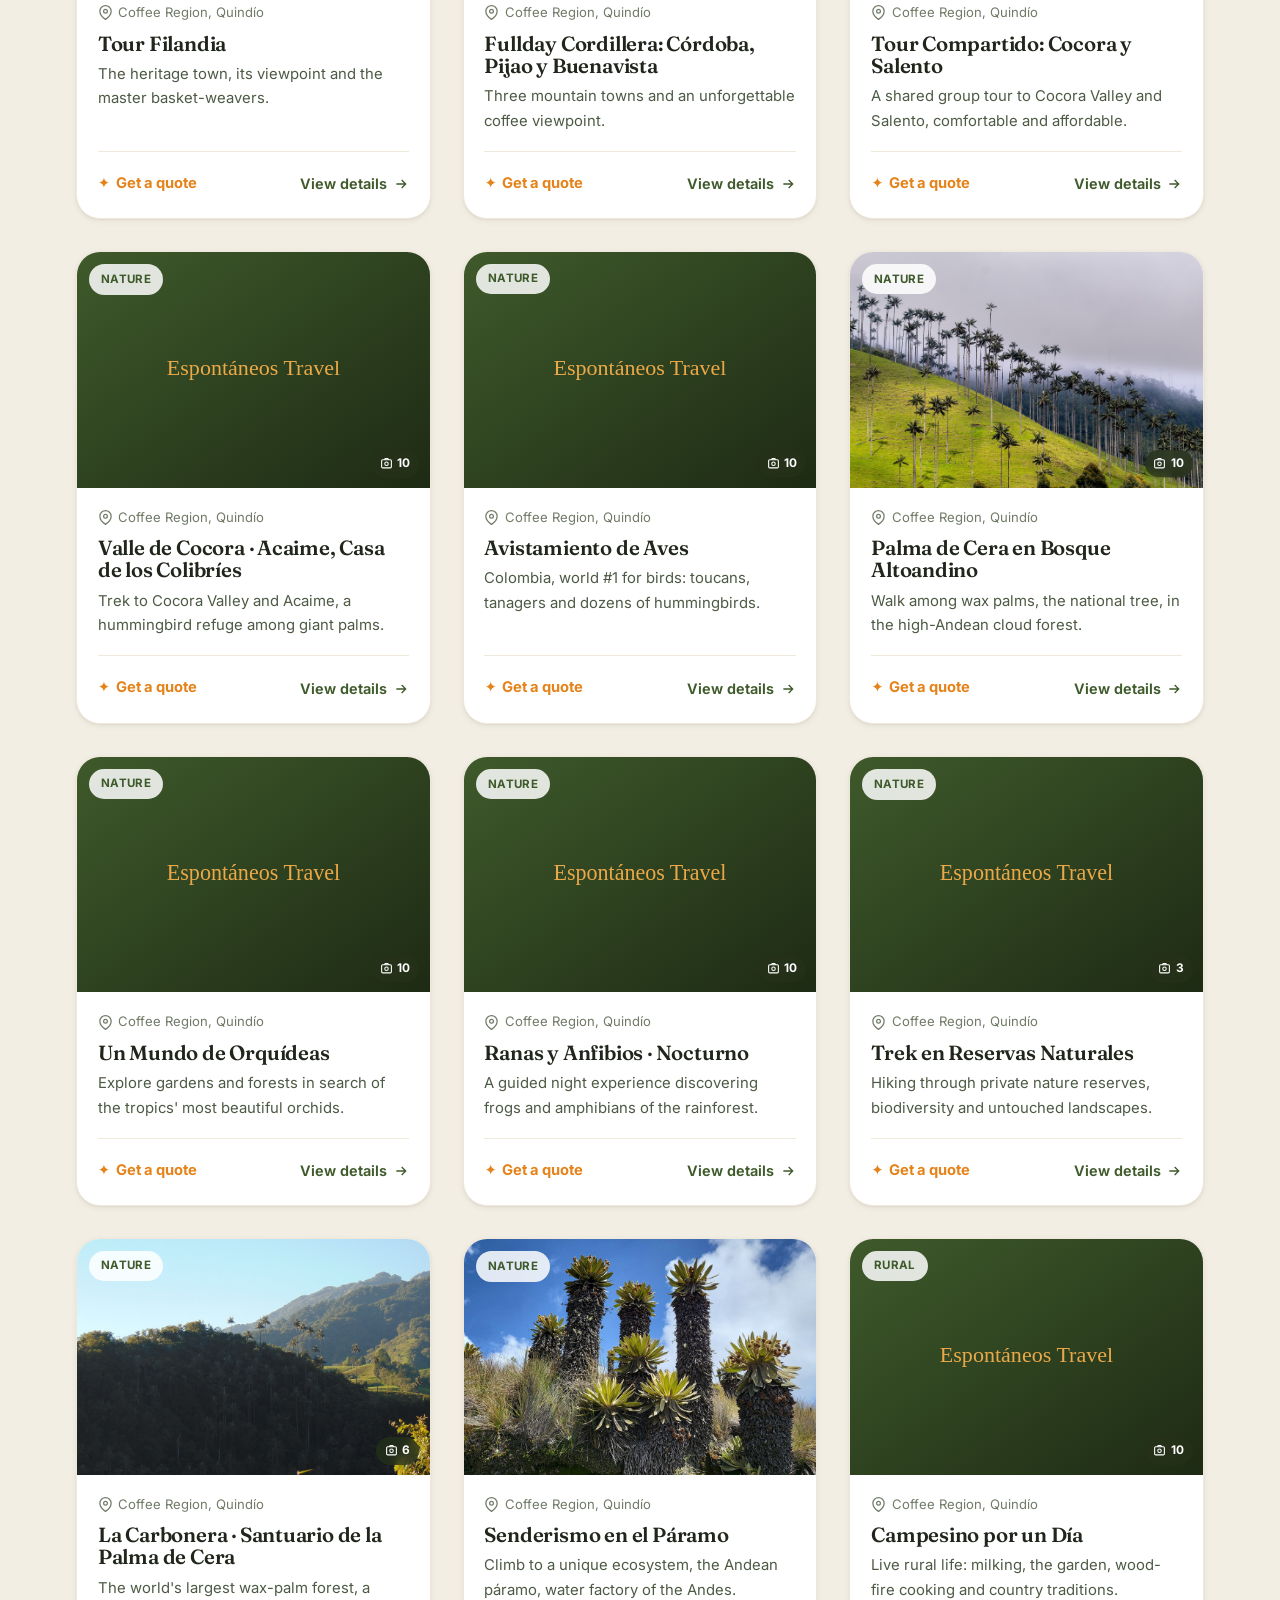
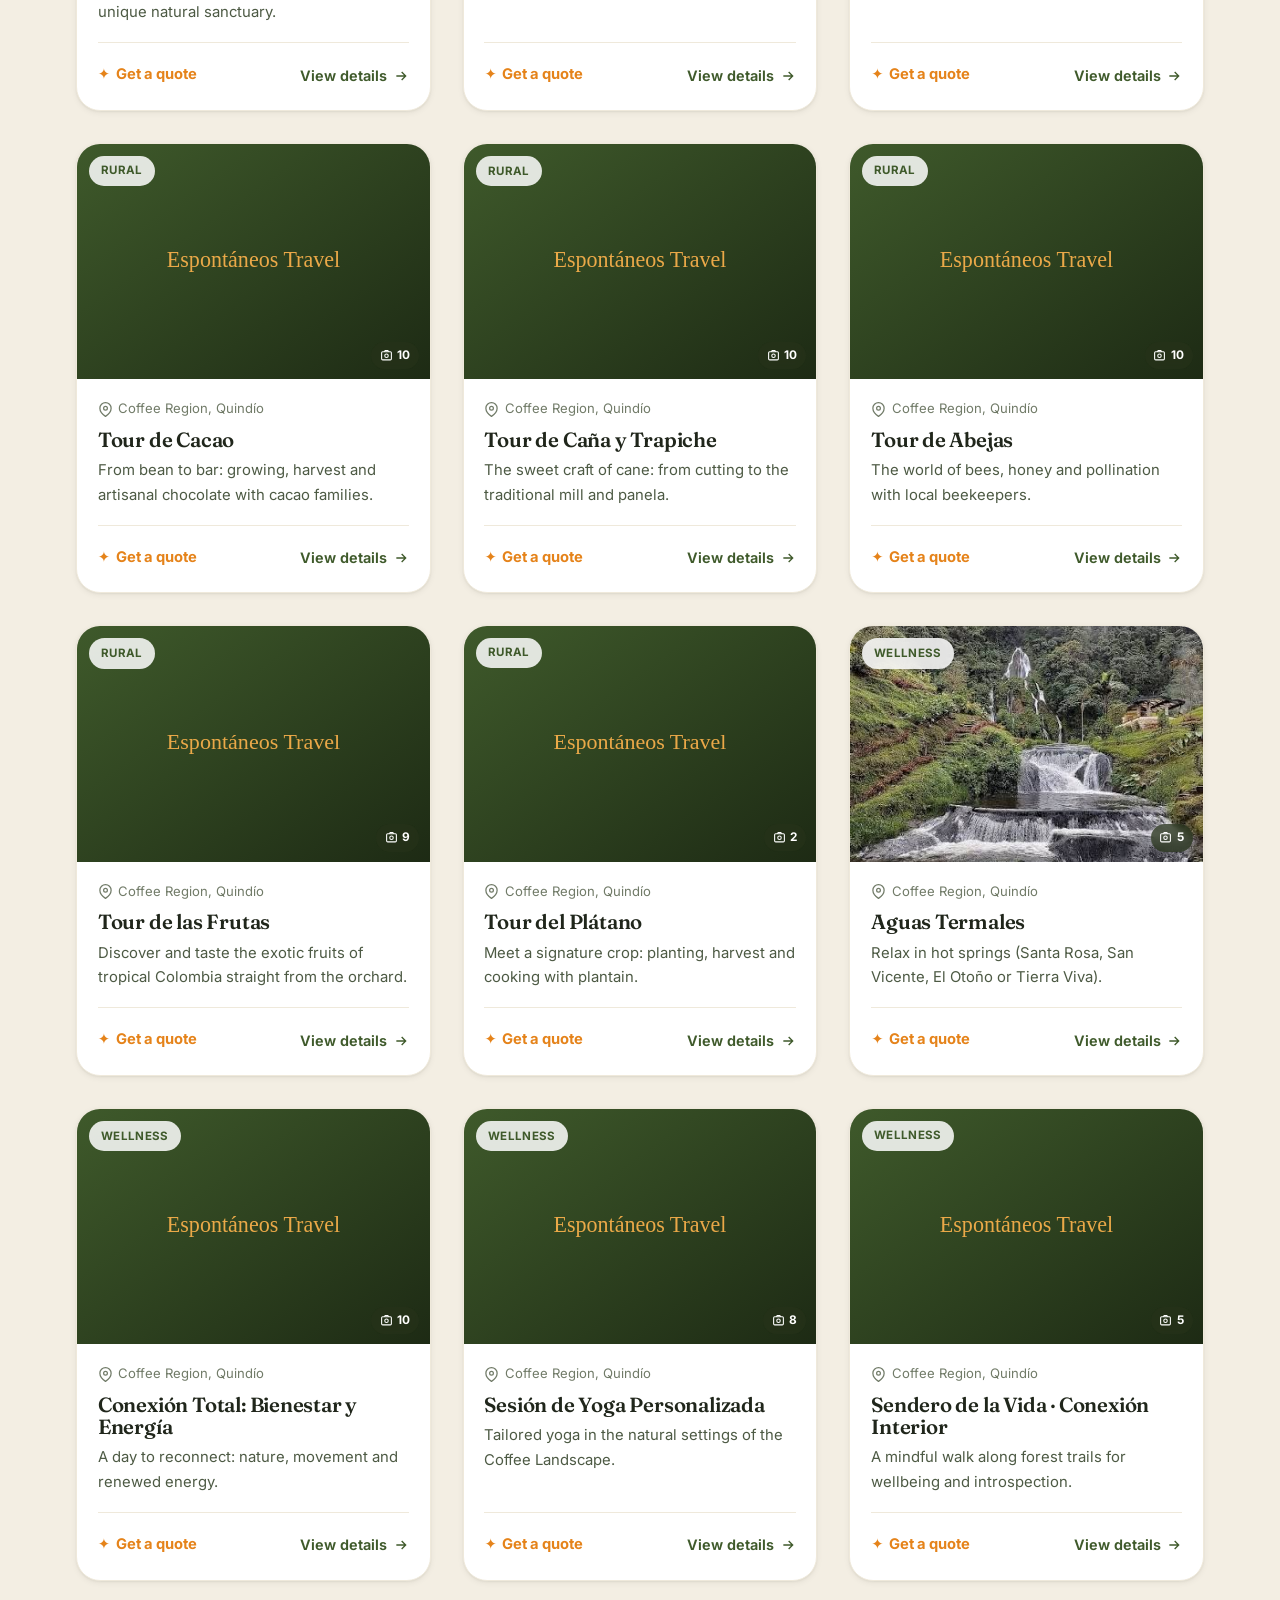
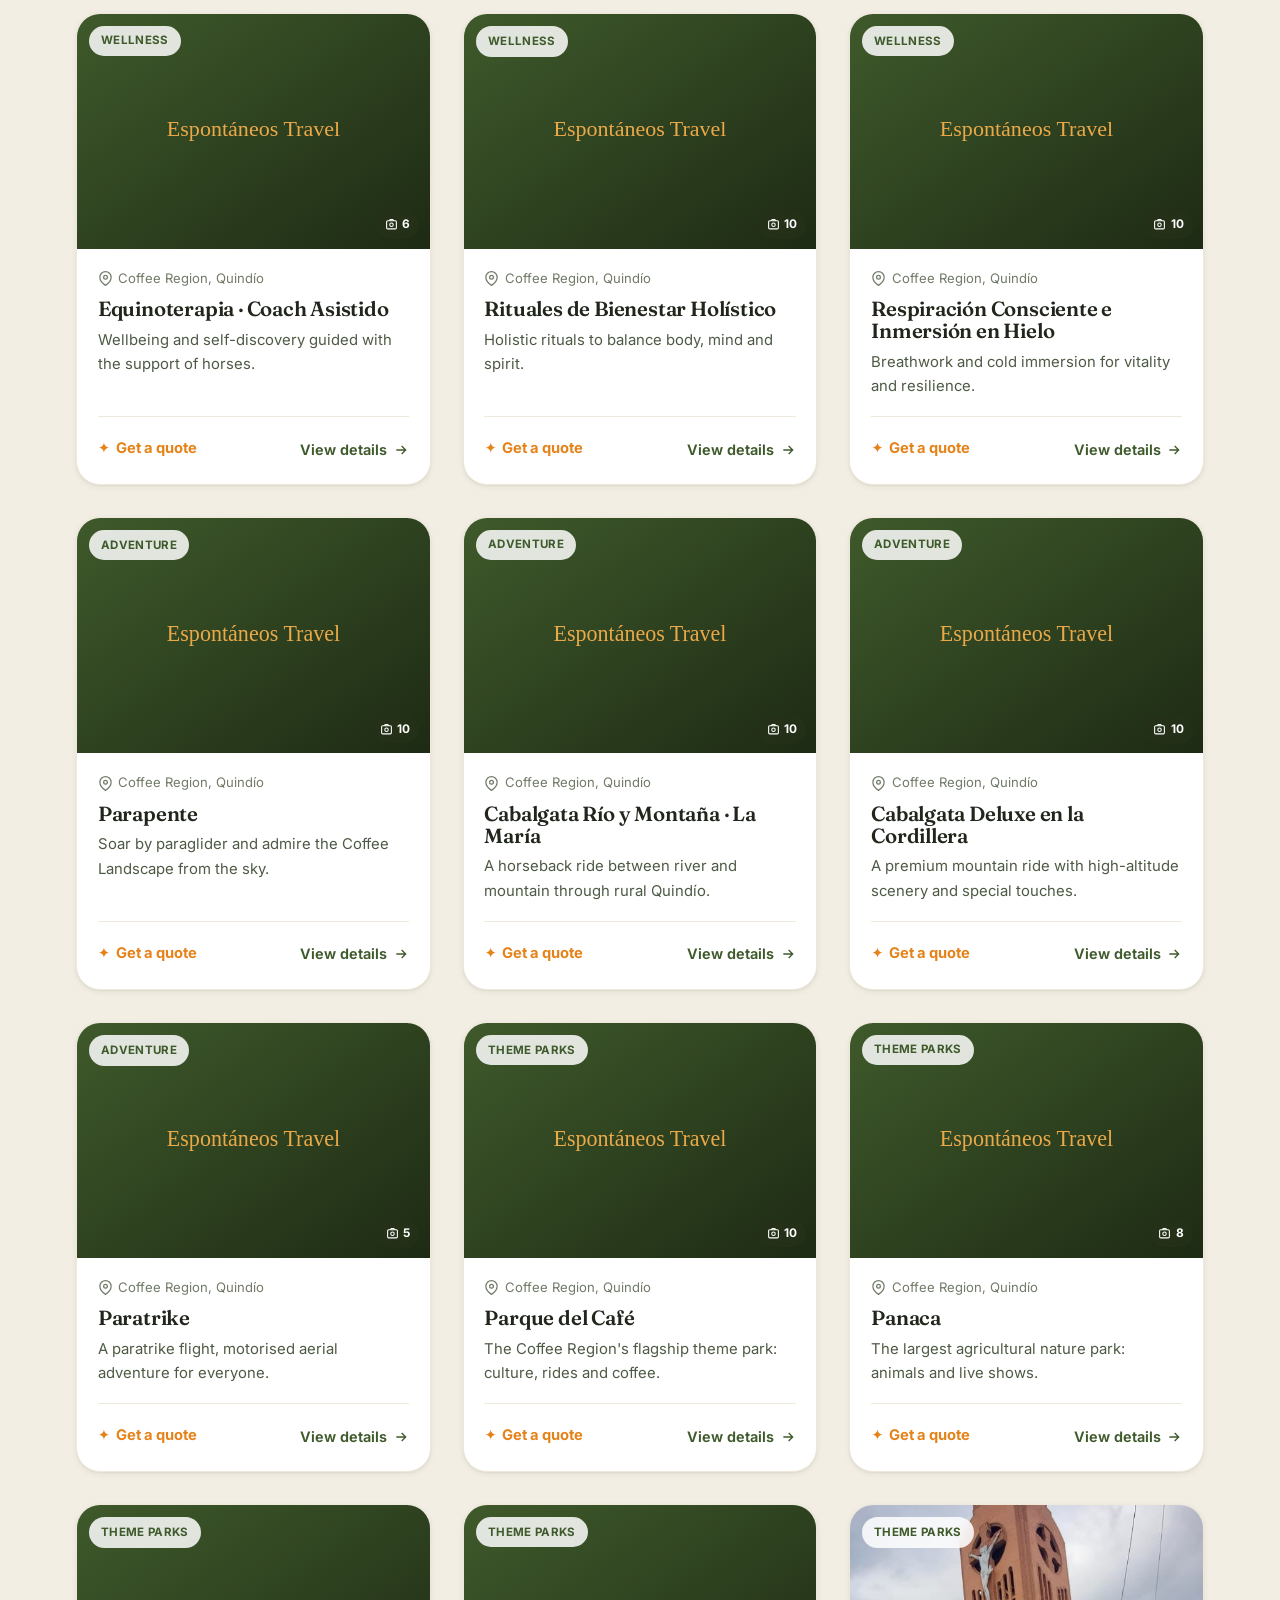
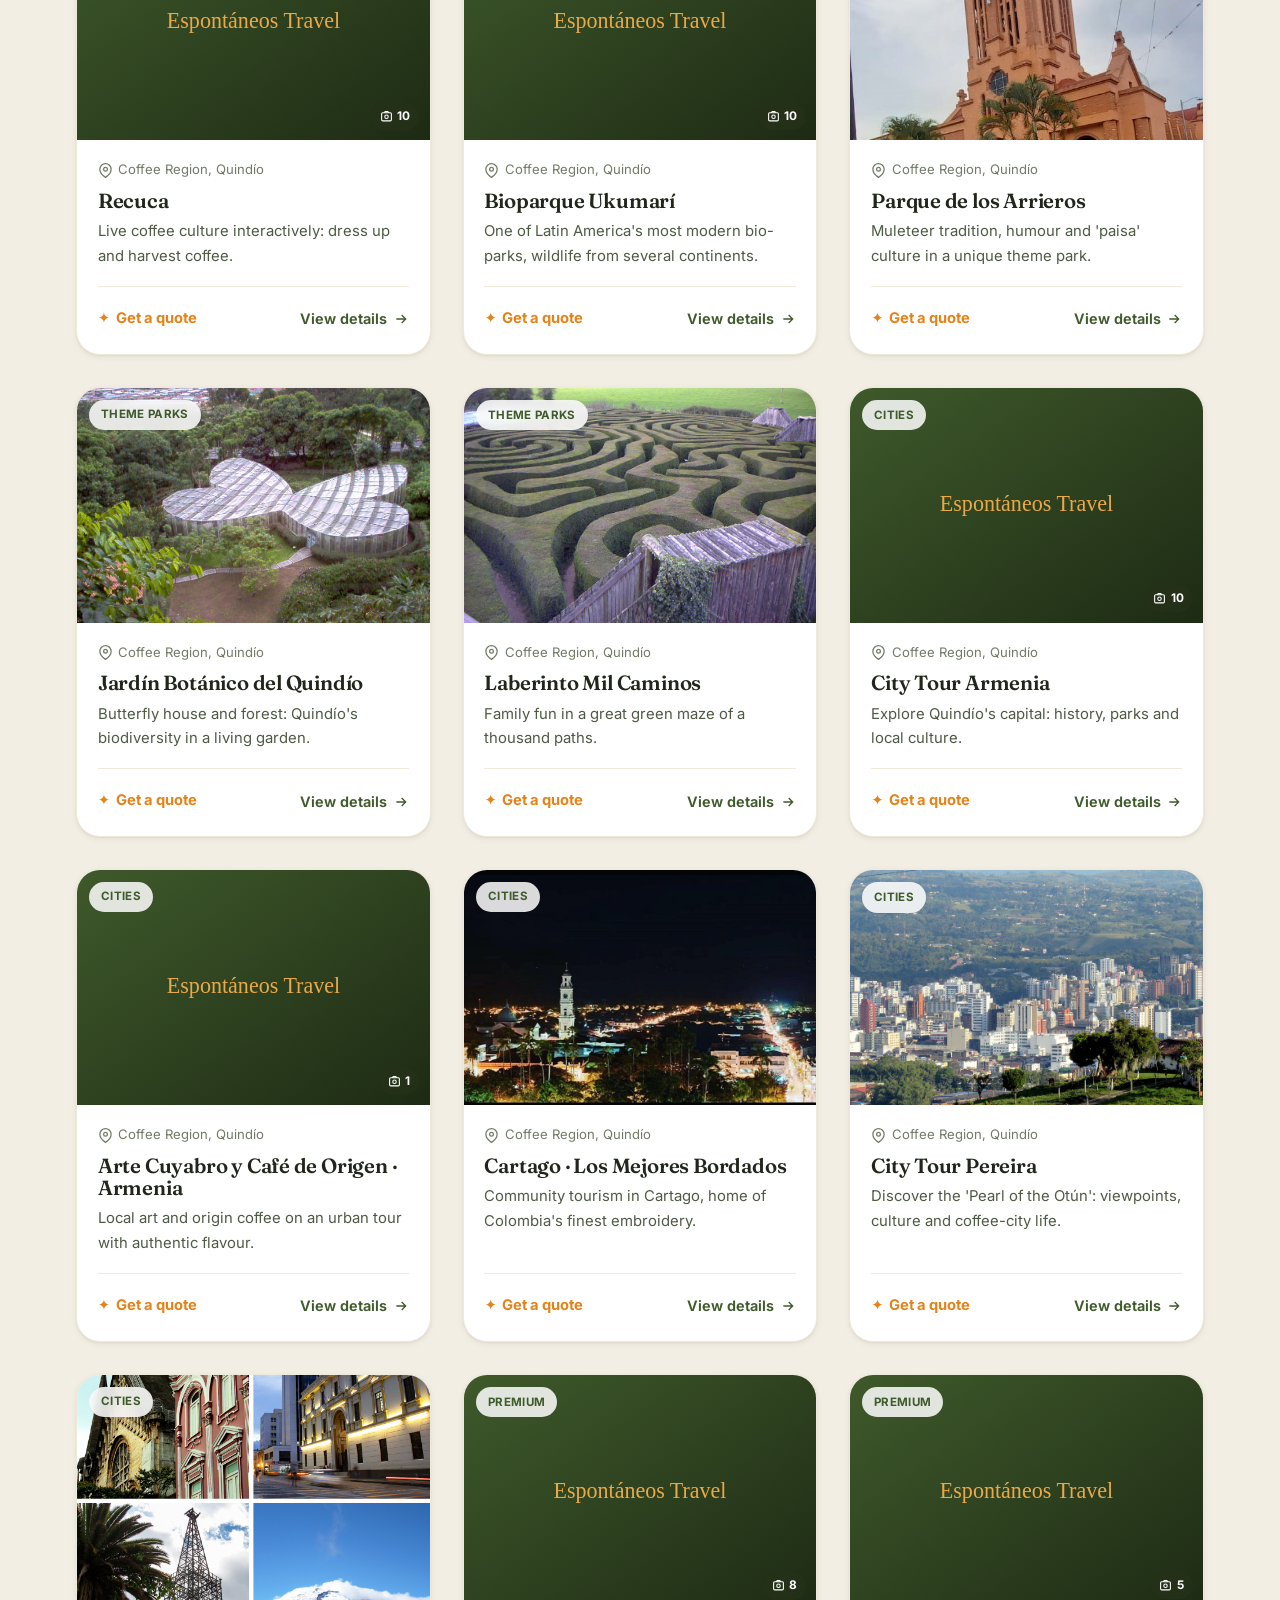
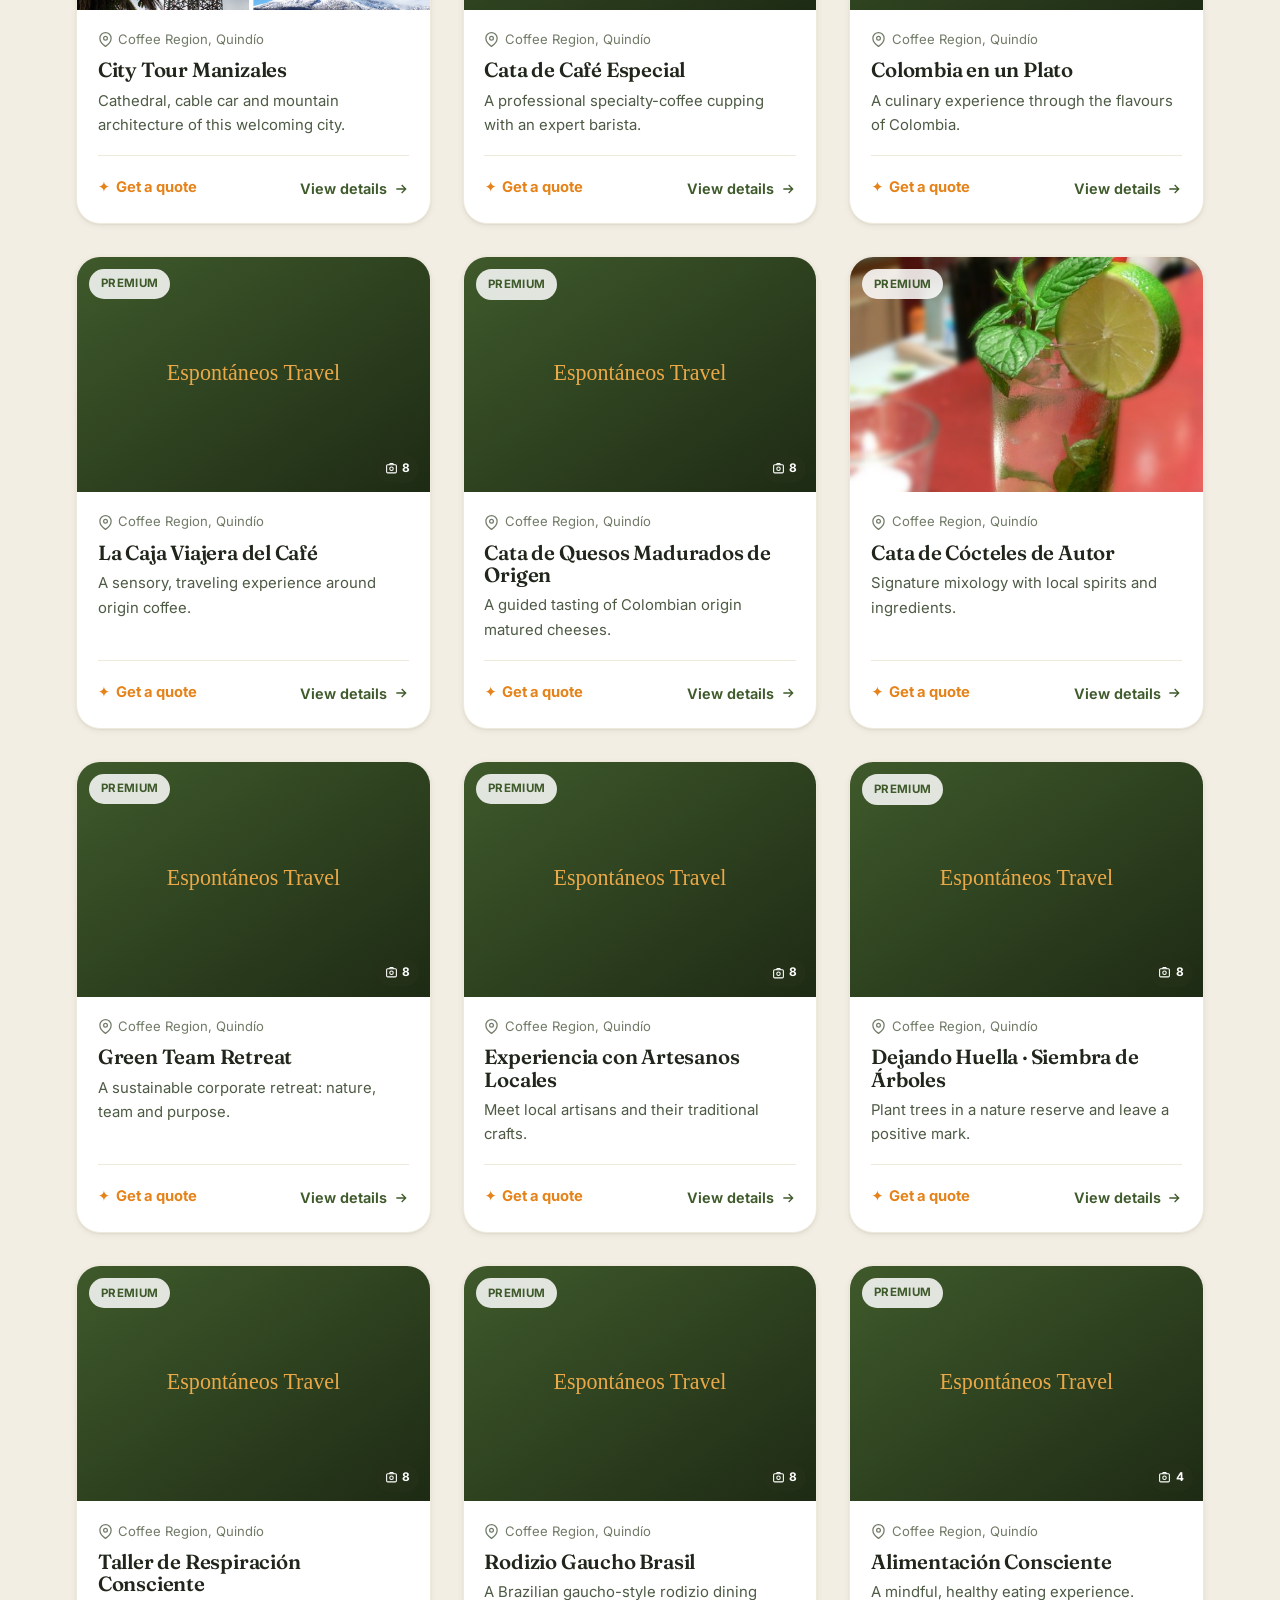
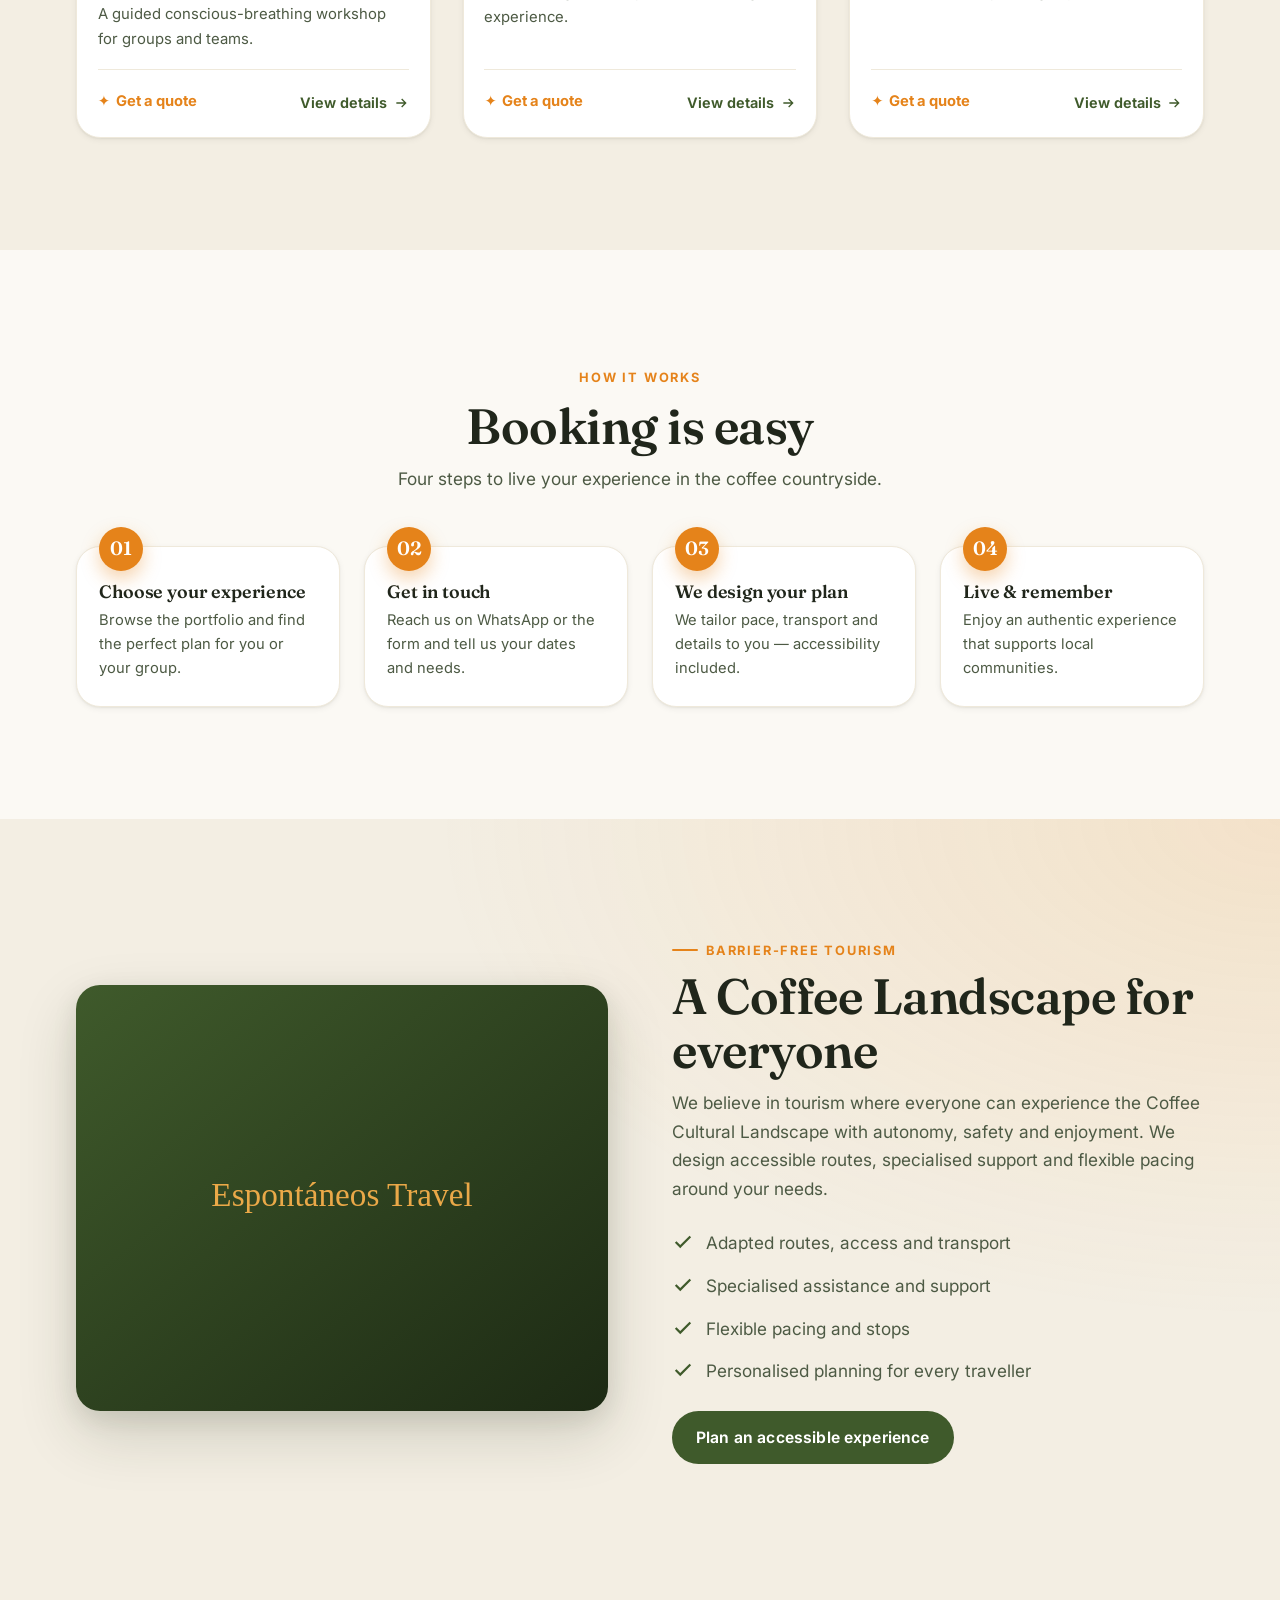
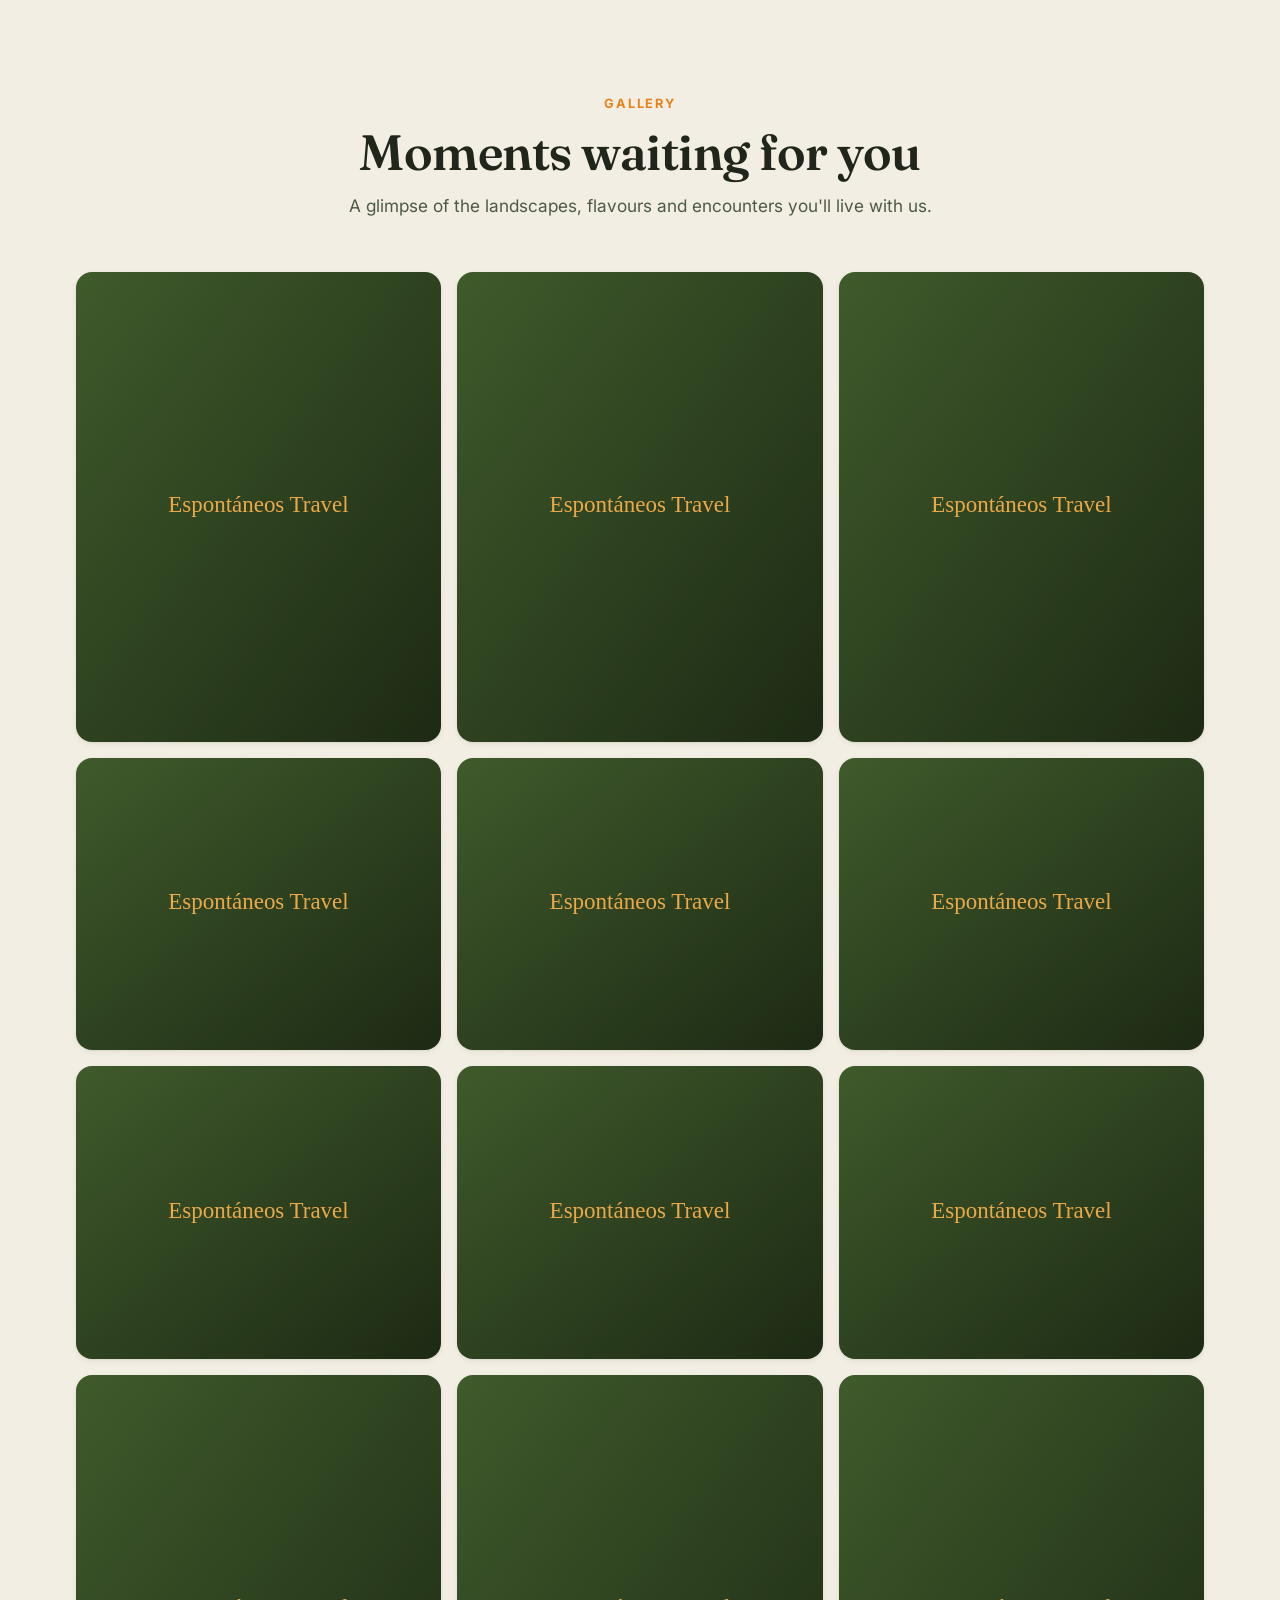
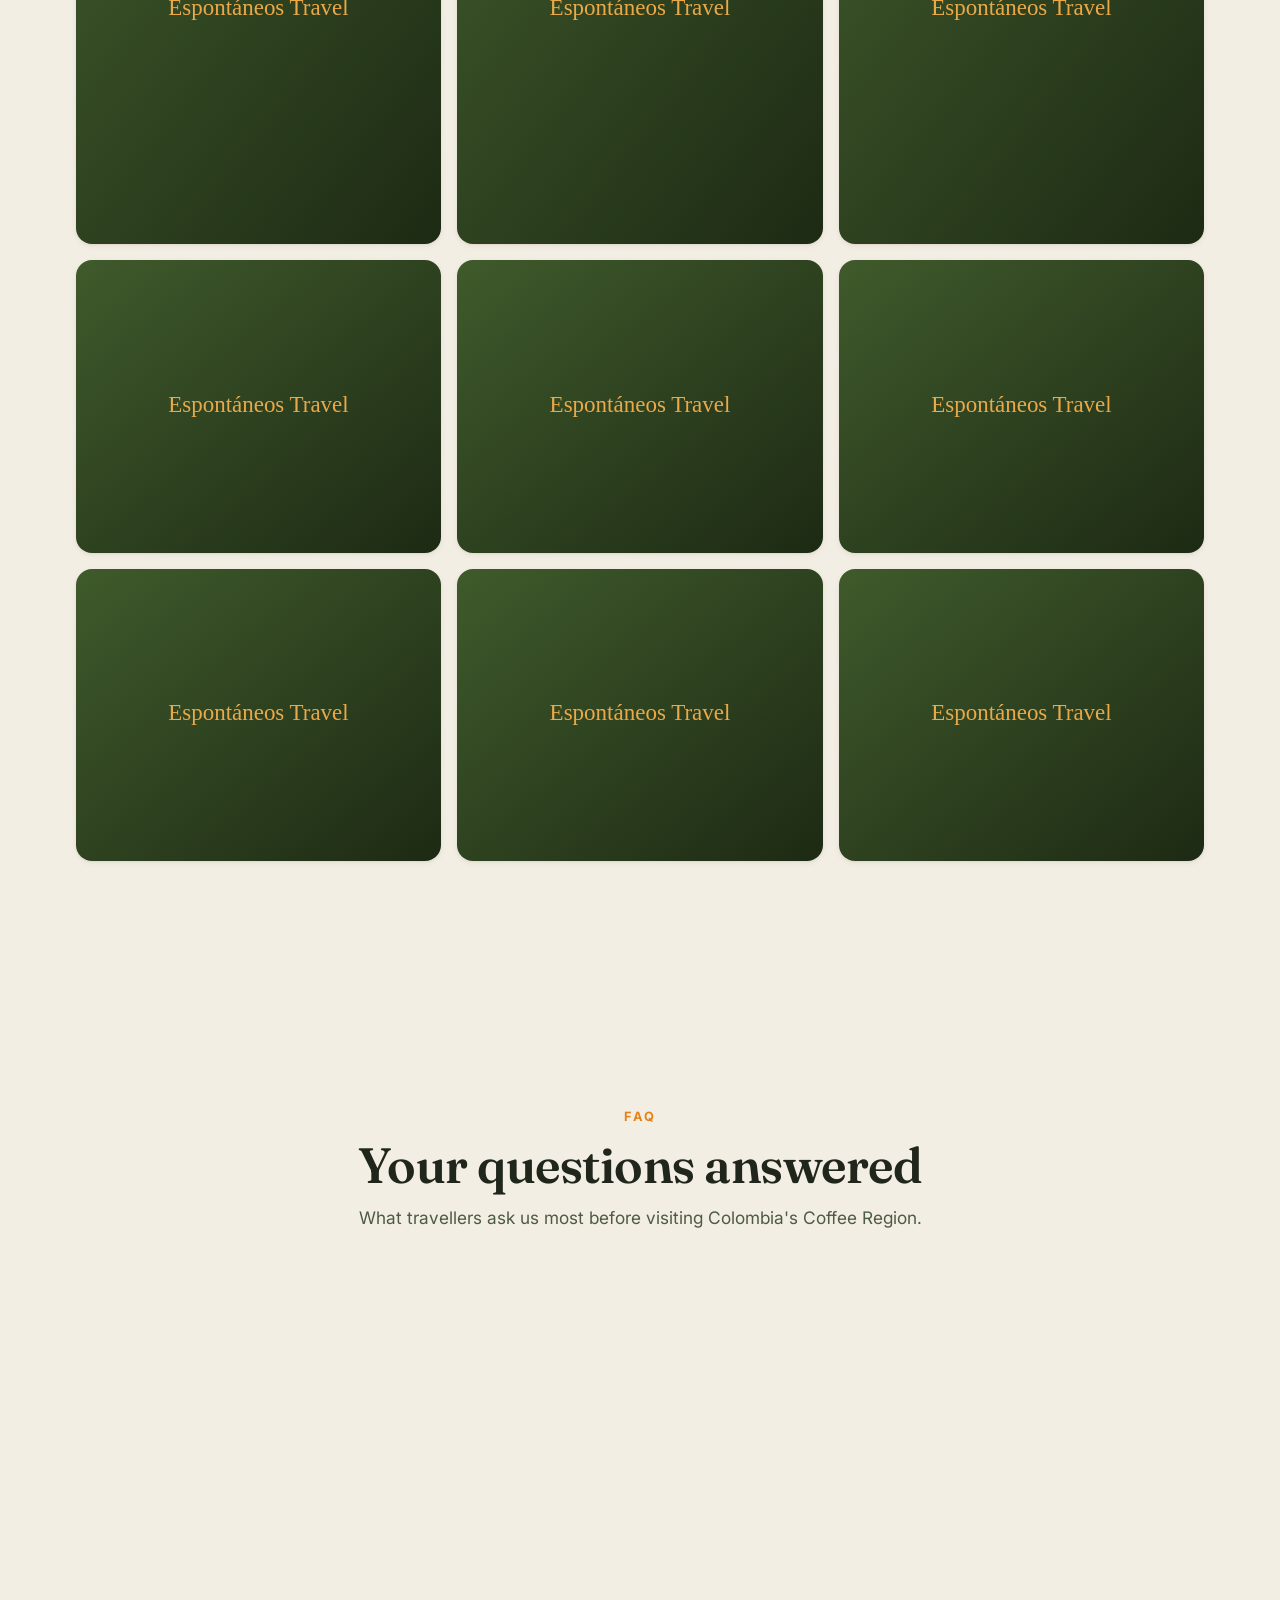
==== commit ae0d505c: "Automatizacion y personalizacion del conserje: boton 'Mi viaje' en sitio (5 idiomas); panel anfitrio" ====
--- a/index.html
+++ b/index.html
@@ -119,6 +119,7 @@
         </div>
       </div>
       <button class="icon-btn" id="theme-toggle" aria-label="Tema claro / oscuro"></button>
+      <a class="btn btn--ghost btn--sm" href="viaje.html" data-i18n="nav_trip">Mi viaje</a>
       <a class="btn btn--primary btn--sm" href="#contacto" data-i18n="nav_book">Reservar</a>
       <button class="icon-btn burger" id="burger" aria-label="Menú">
         <svg viewBox="0 0 24 24" fill="none" stroke="currentColor" stroke-width="2"><path d="M3 6h18M3 12h18M3 18h18"/></svg>
@@ -137,6 +138,7 @@
   <a href="#sin-barreras" data-i18n="nav_access">Sin barreras</a>
   <a href="#galeria" data-i18n="nav_gallery">Galería</a>
   <a href="#contacto" data-i18n="nav_contact">Contacto</a>
+  <a href="viaje.html" data-i18n="nav_trip">Mi viaje</a>
   <a class="btn btn--primary" href="#contacto" data-i18n="nav_book">Reservar</a>
   <div style="display:flex;gap:.5rem;flex-wrap:wrap;margin-top:1.5rem;">
     <button class="filter mm-lang" data-lang="es">🇪🇸 ES</button>
@@ -385,6 +387,7 @@
           <a href="#experiencias" data-i18n="fl_tours">Experiencias</a>
           <a href="#galeria" data-i18n="fl_gallery">Galería</a>
           <a href="#faq">FAQ</a>
+          <a href="viaje.html" data-i18n="nav_trip">Mi viaje</a>
           <a href="#sin-barreras" data-i18n="fl_access">Turismo sin barreras</a>
           <a href="#contacto" data-i18n="fl_book">Reservar</a>
         </div>
--- a/css/styles.css
+++ b/css/styles.css
@@ -660,6 +660,10 @@
 
 .c-card { background: var(--card); border: 1px solid var(--border-soft); border-radius: var(--r-lg); padding: clamp(1.1rem, 4vw, 1.4rem); box-shadow: var(--shadow-sm); }
 .c-card__title { font-size: 1.2rem; margin-bottom: 1rem; }
+.c-itin-head { display: flex; align-items: center; justify-content: space-between; gap: .8rem; flex-wrap: wrap; margin-bottom: 1rem; }
+.c-itin-head .c-card__title { margin: 0; }
+.c-cal-btn { display: inline-flex; align-items: center; gap: .35rem; padding: .5rem .9rem; border-radius: var(--r-pill); border: 1.5px solid var(--border); background: var(--bg-elev); color: var(--brand); font-weight: 650; font-size: .85rem; cursor: pointer; }
+.c-cal-btn:hover { border-color: var(--brand); background: var(--bg-soft); }
 
 .c-itin { display: grid; gap: 0; }
 .c-step { display: grid; grid-template-columns: 70px 20px 1fr; align-items: start; gap: .5rem; padding-bottom: 1.1rem; position: relative; }
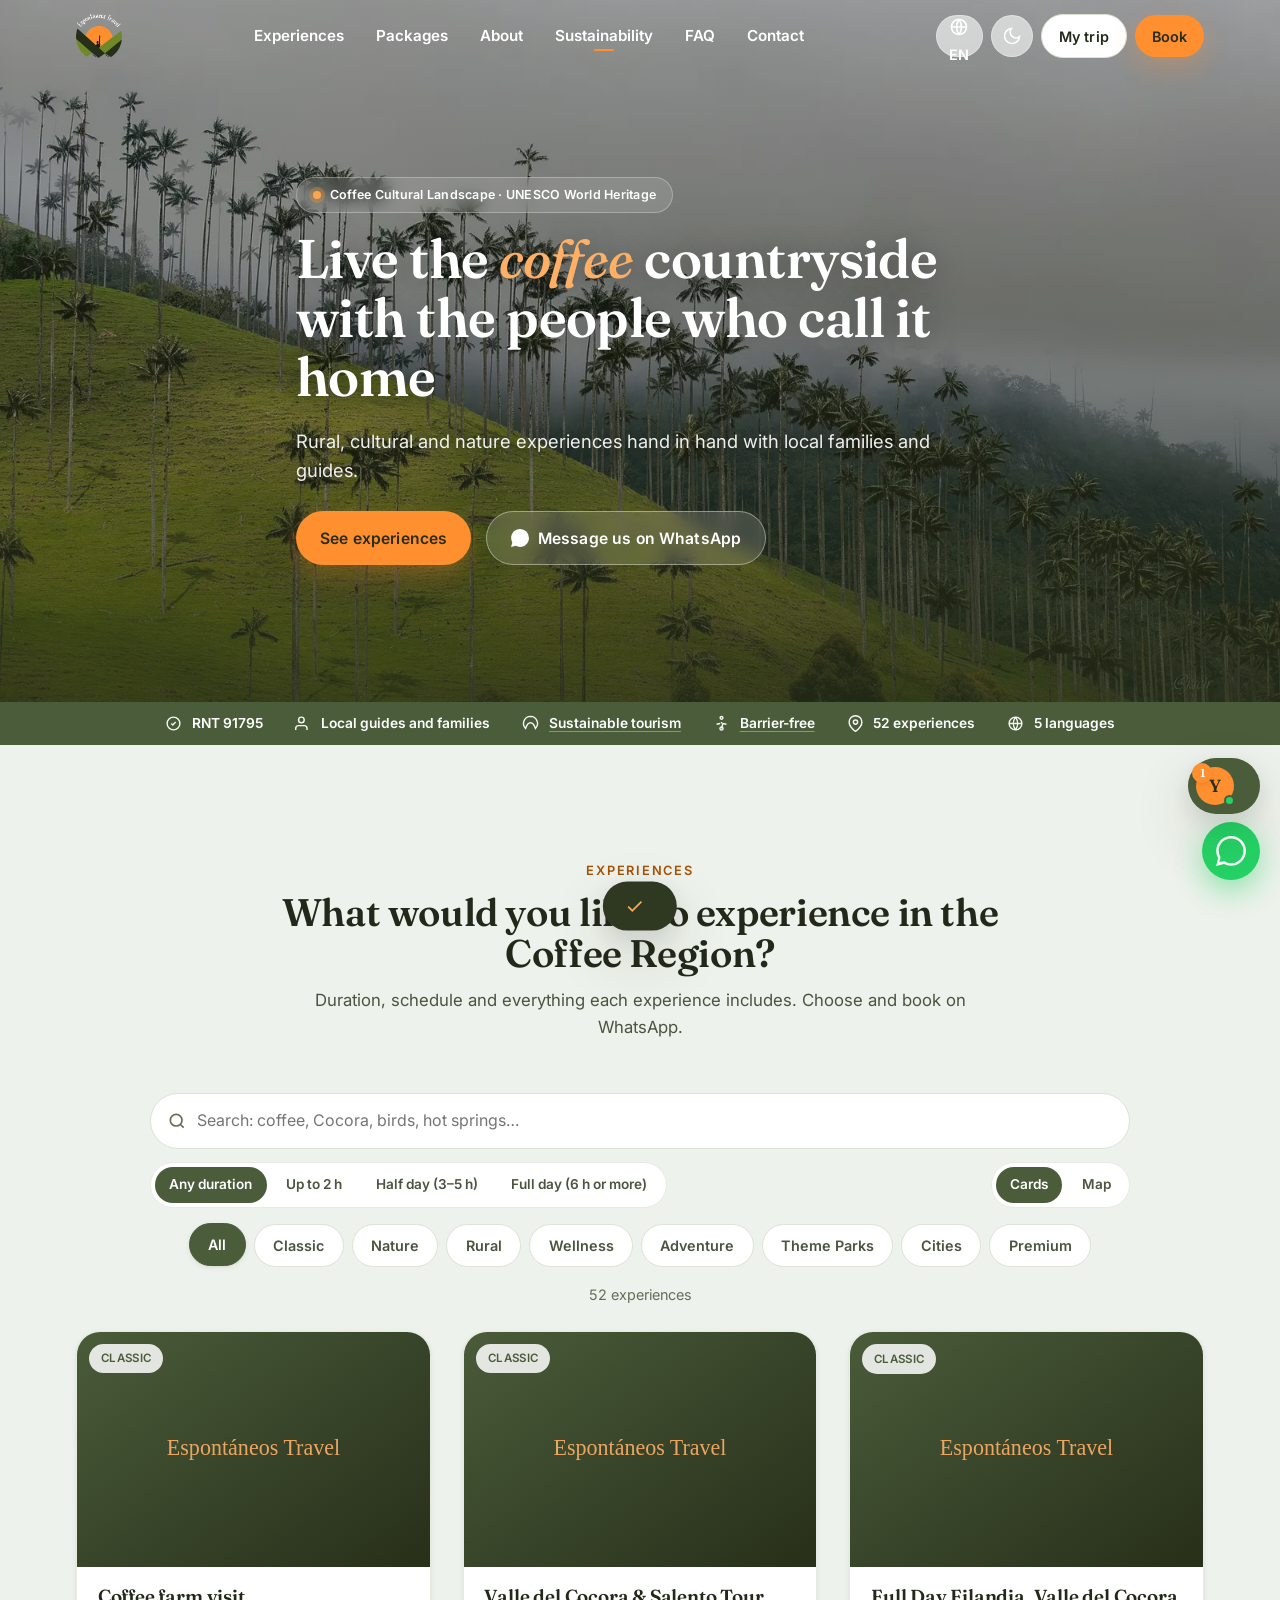
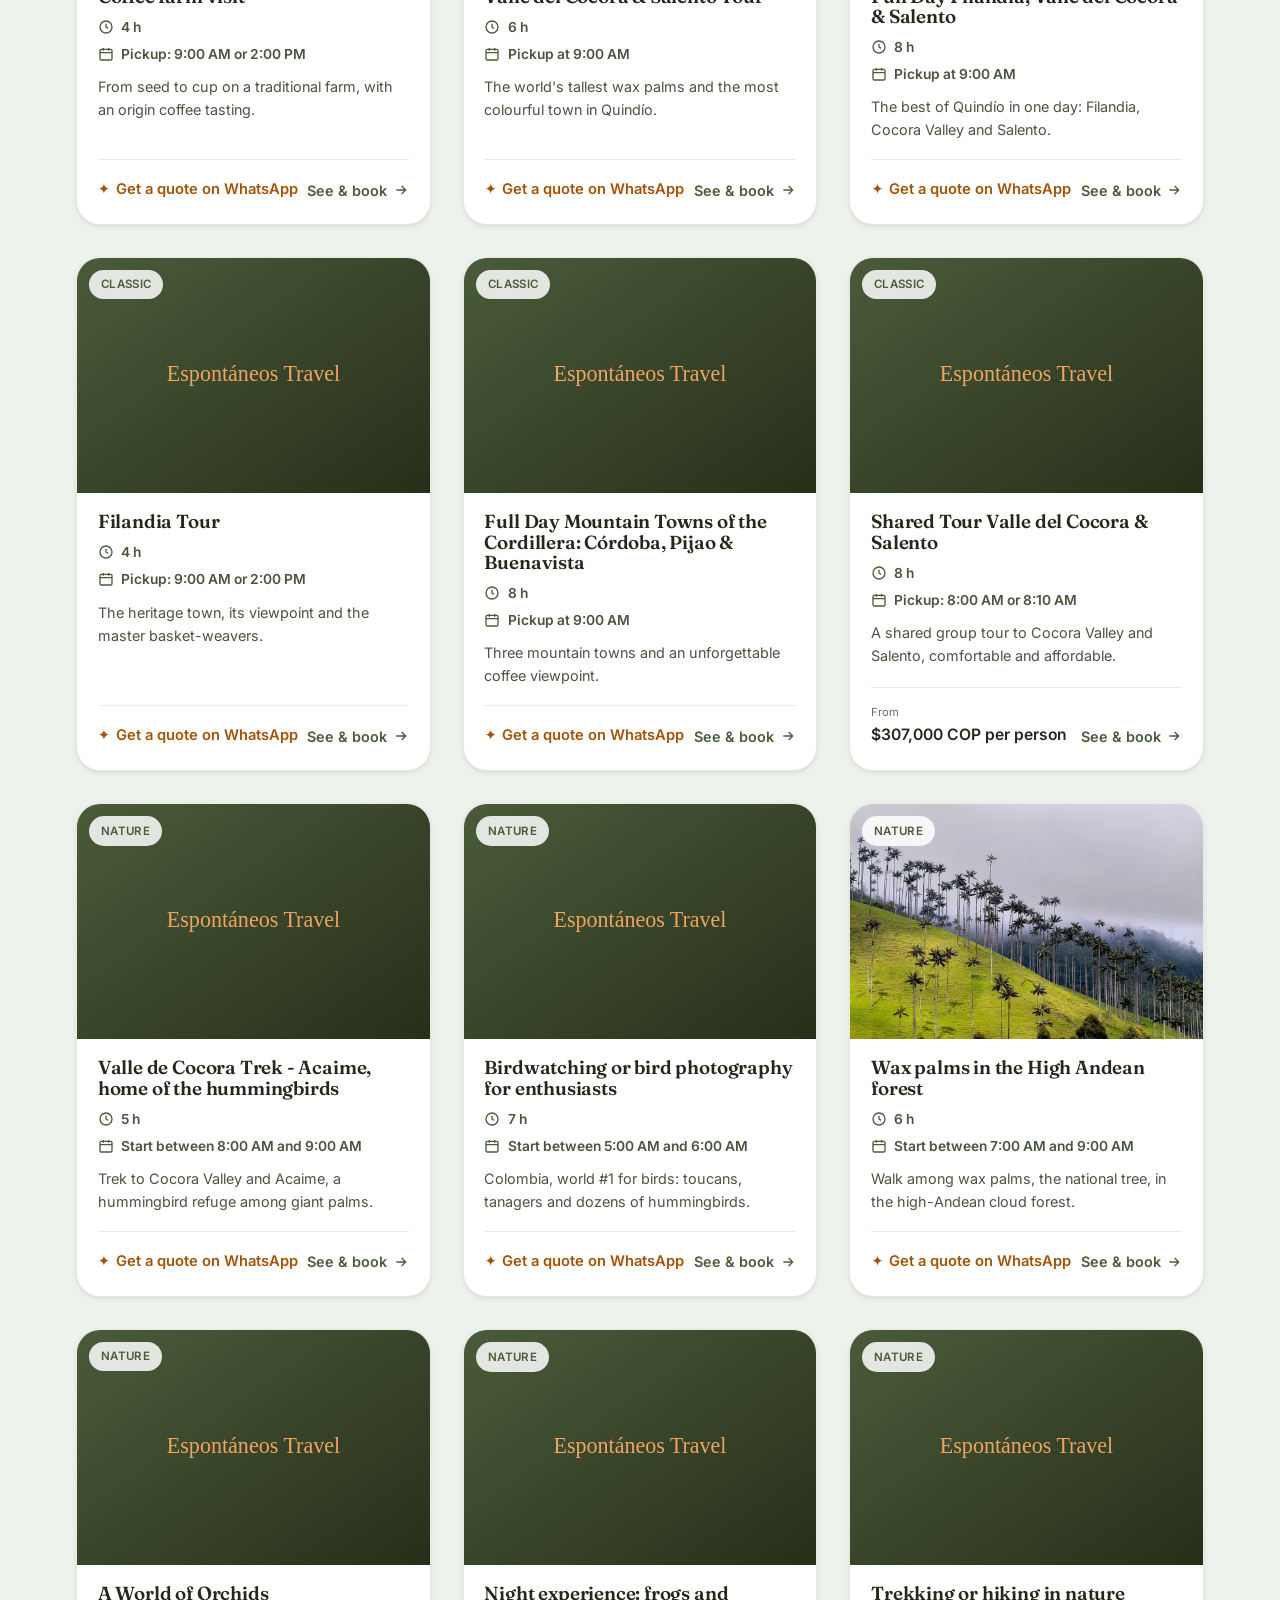
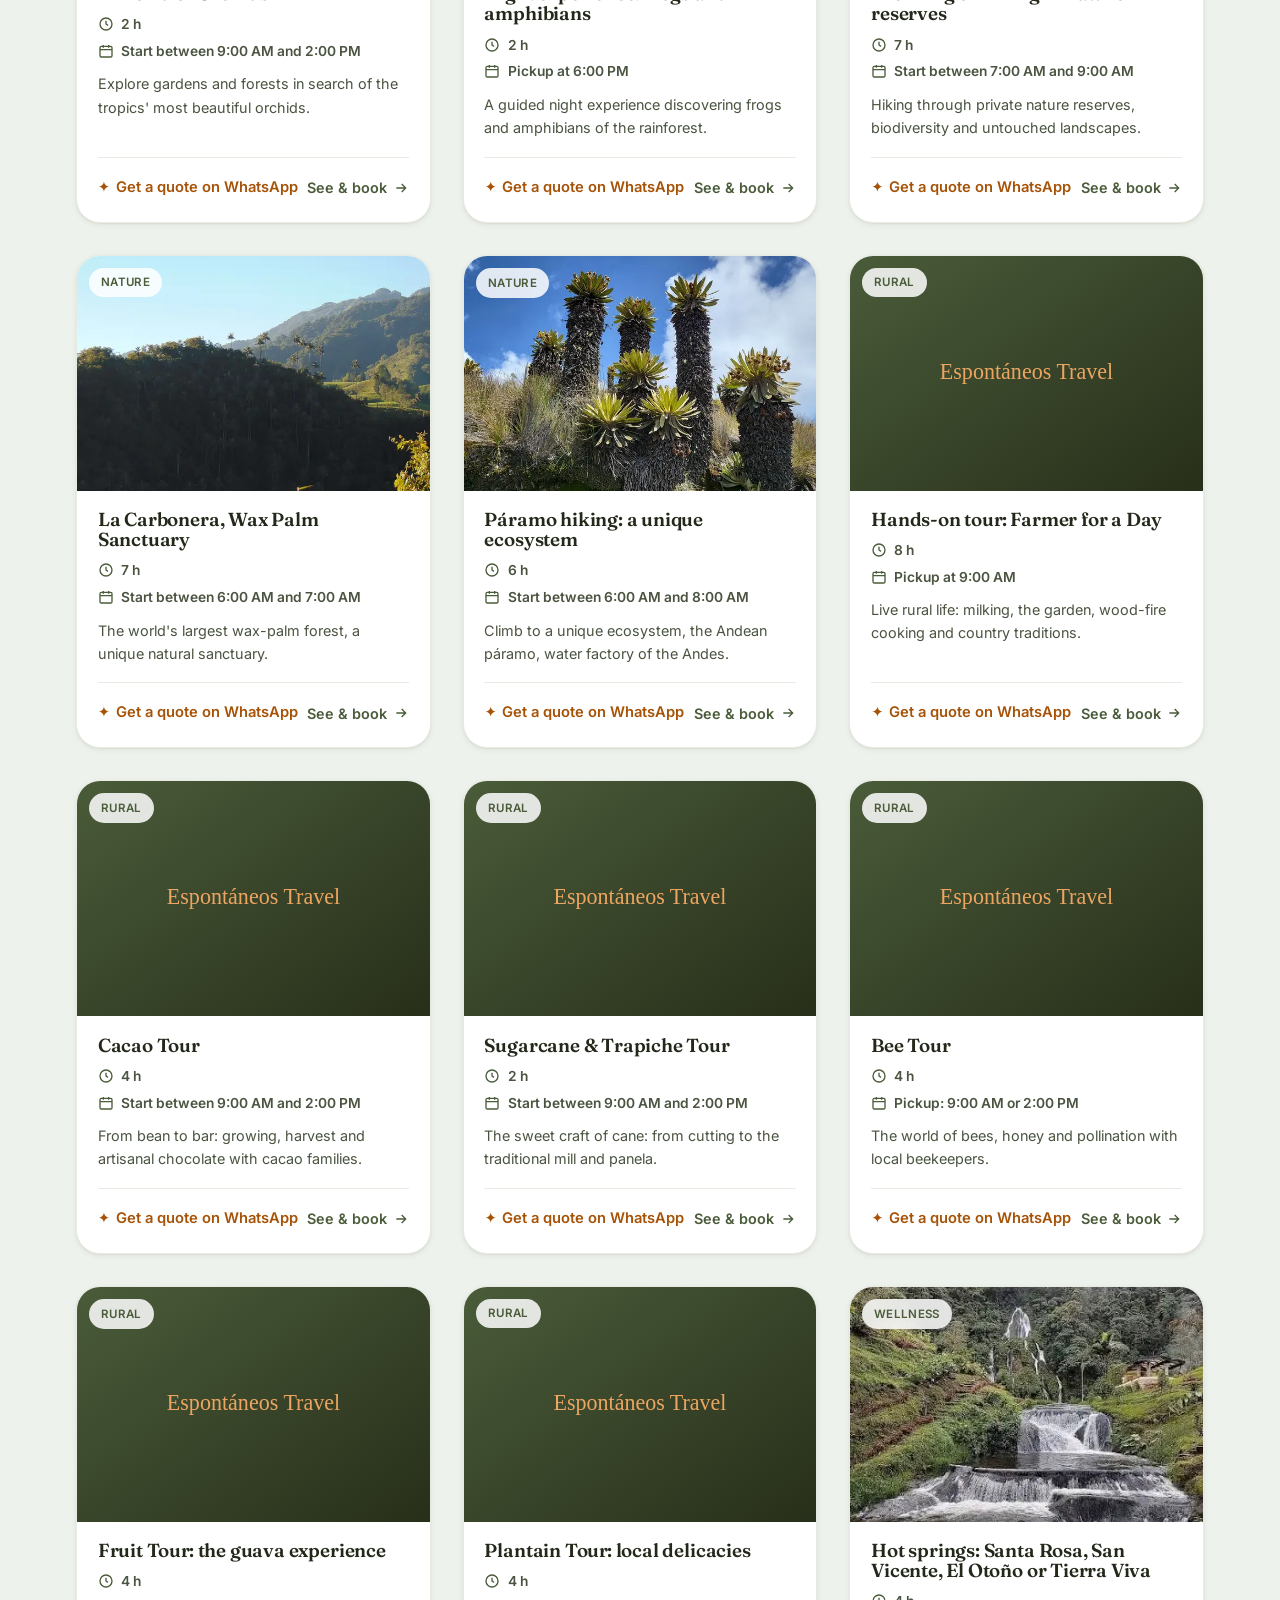
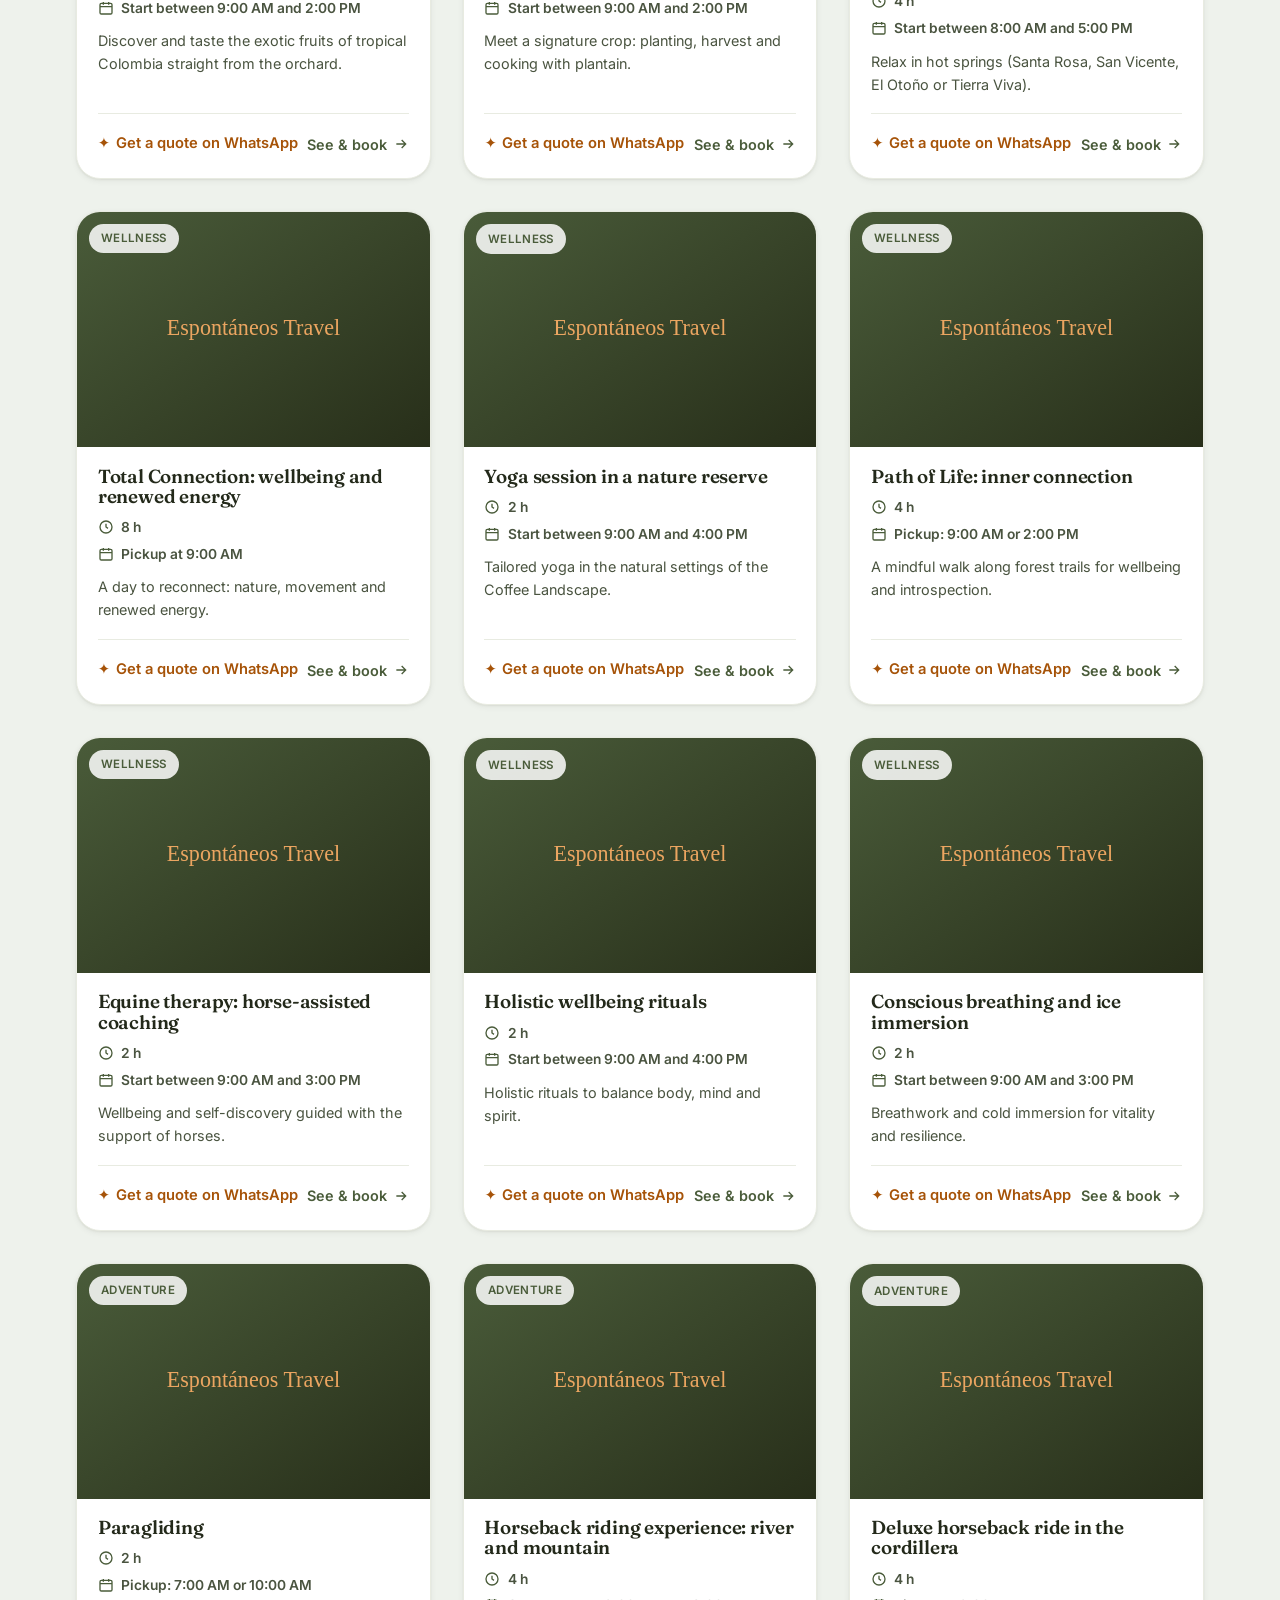
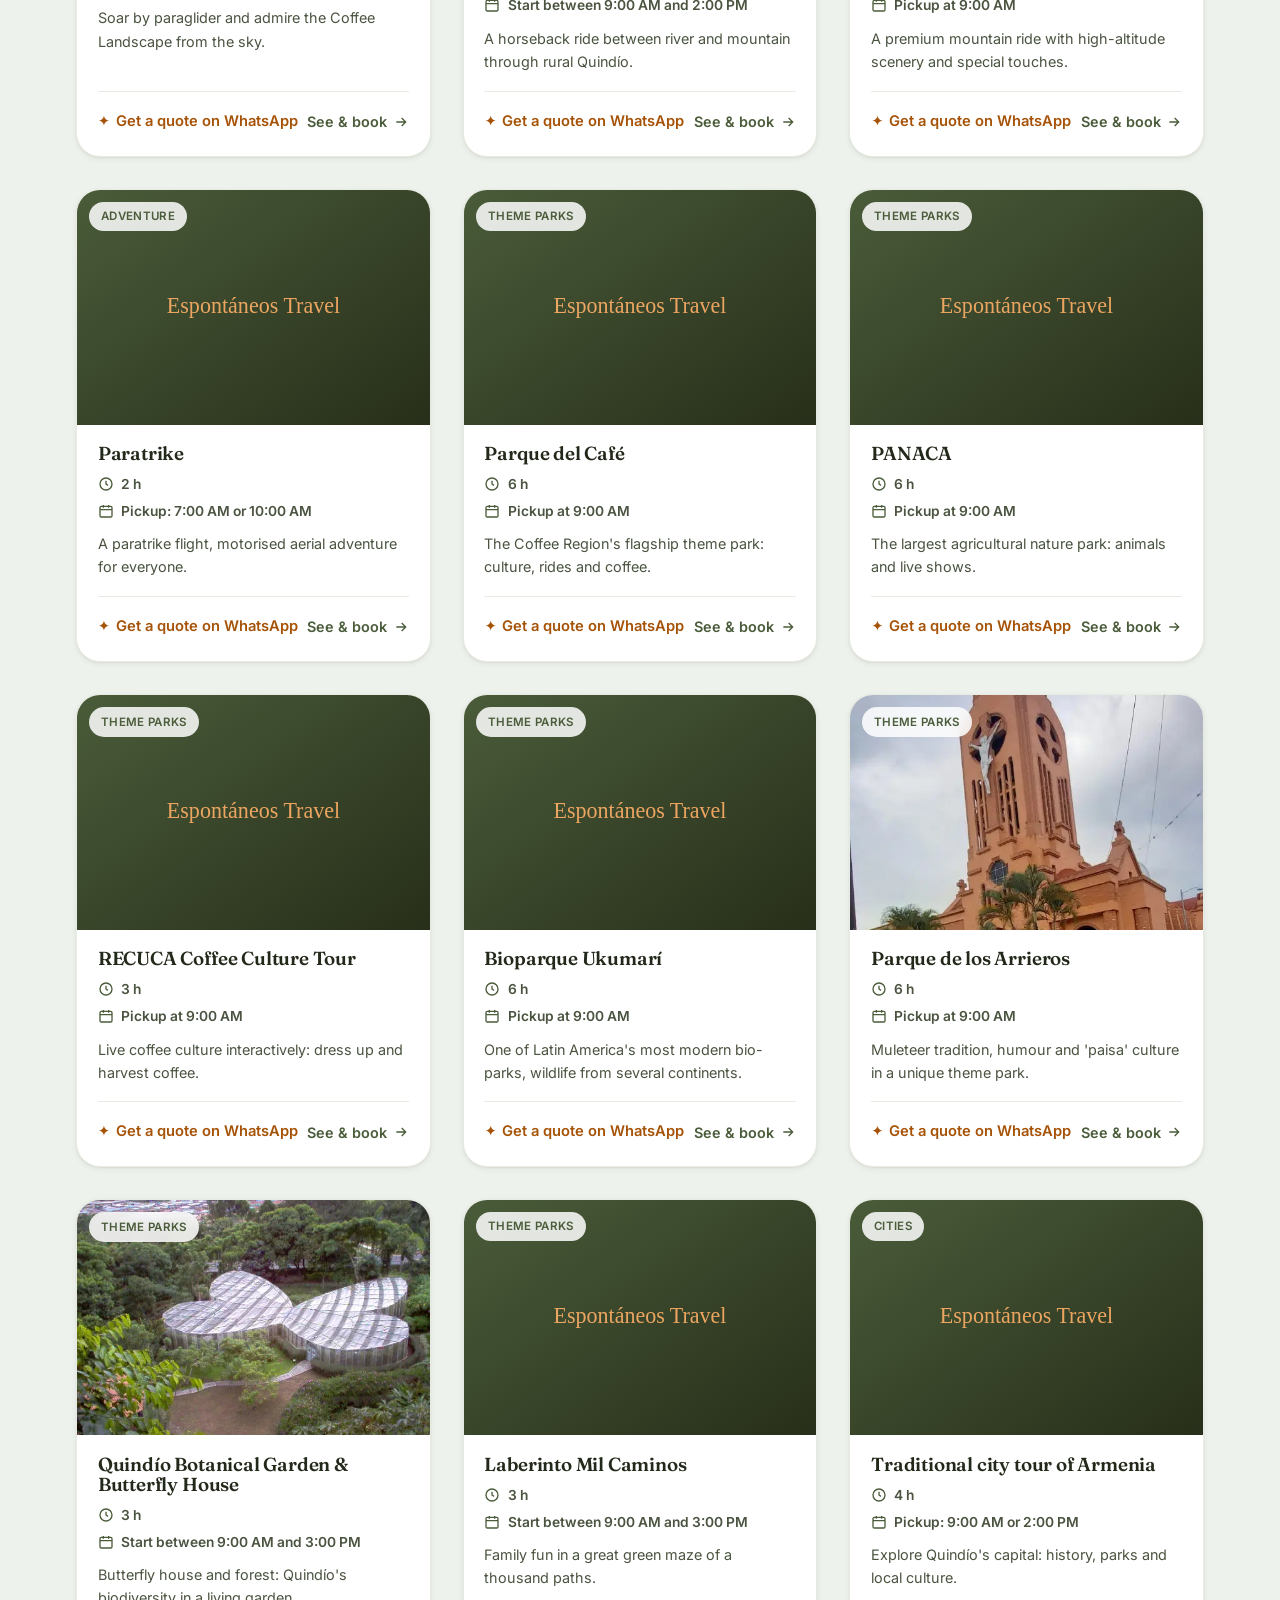
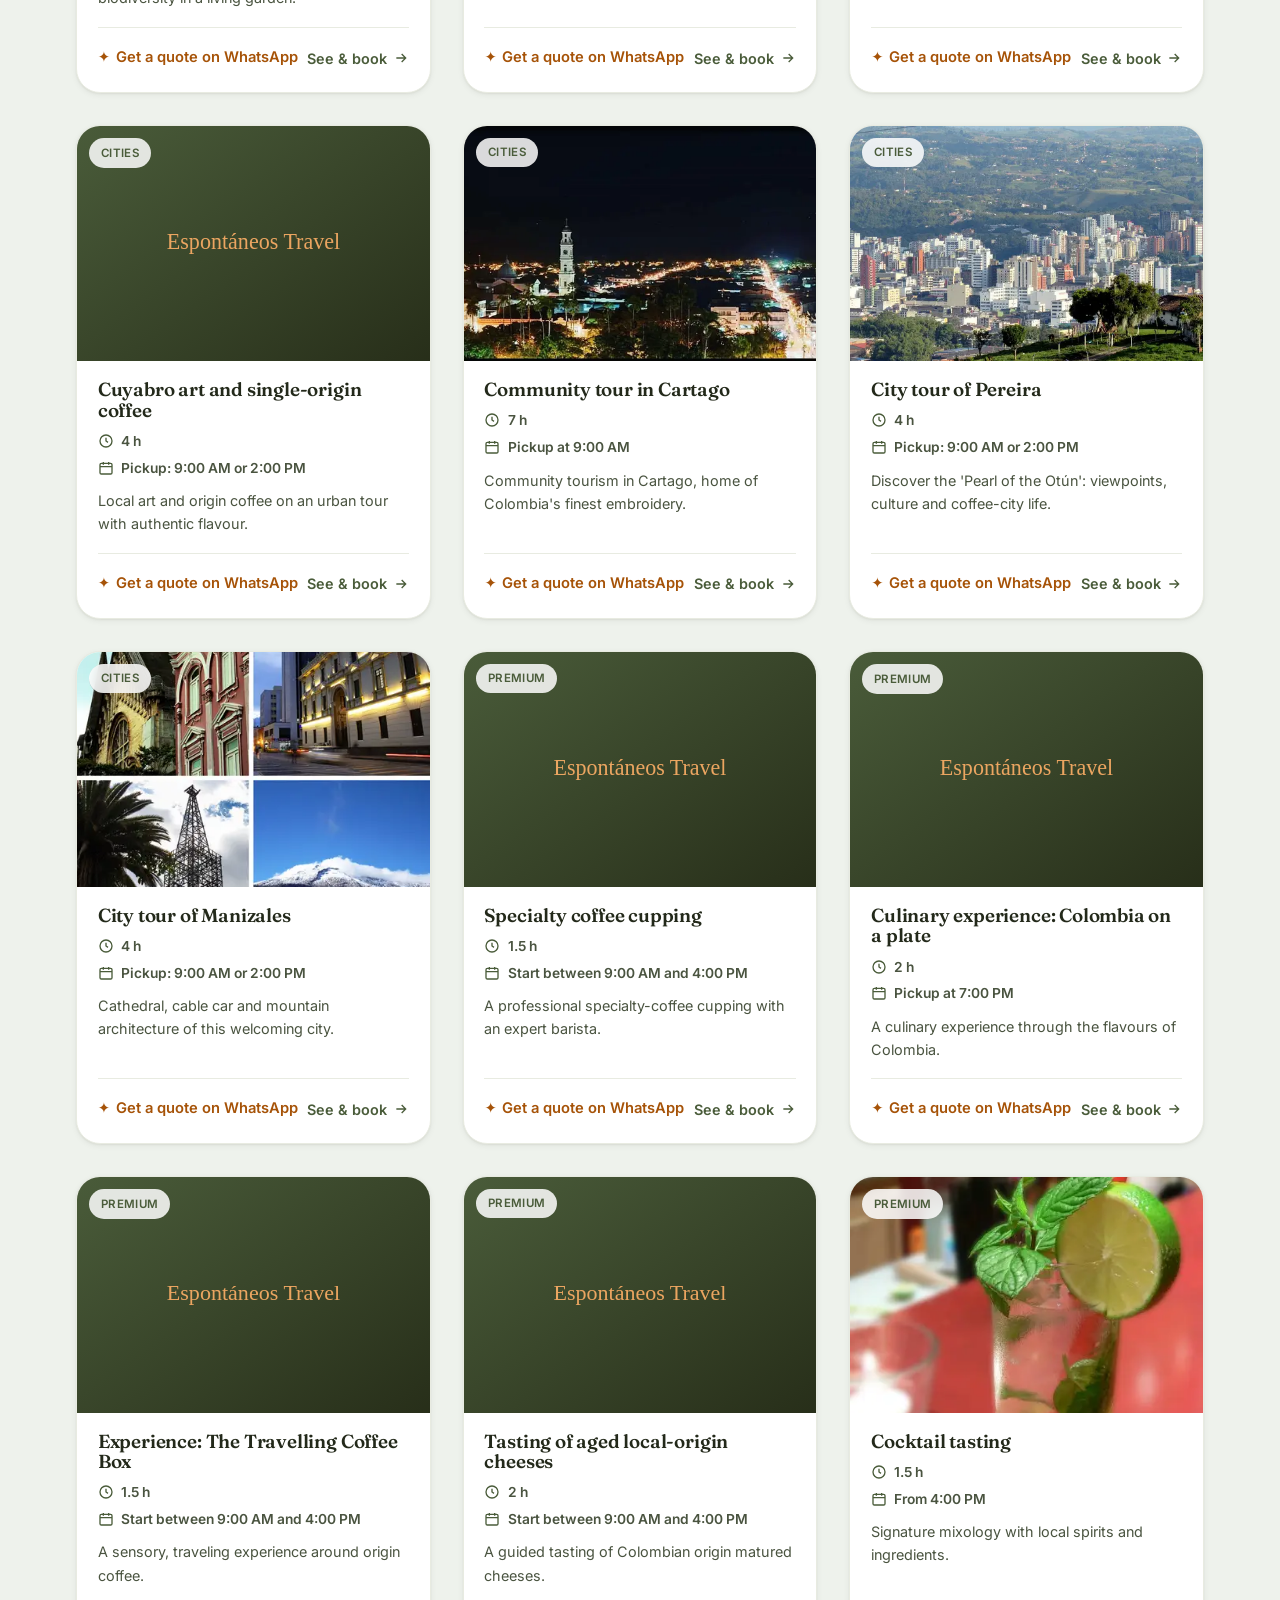
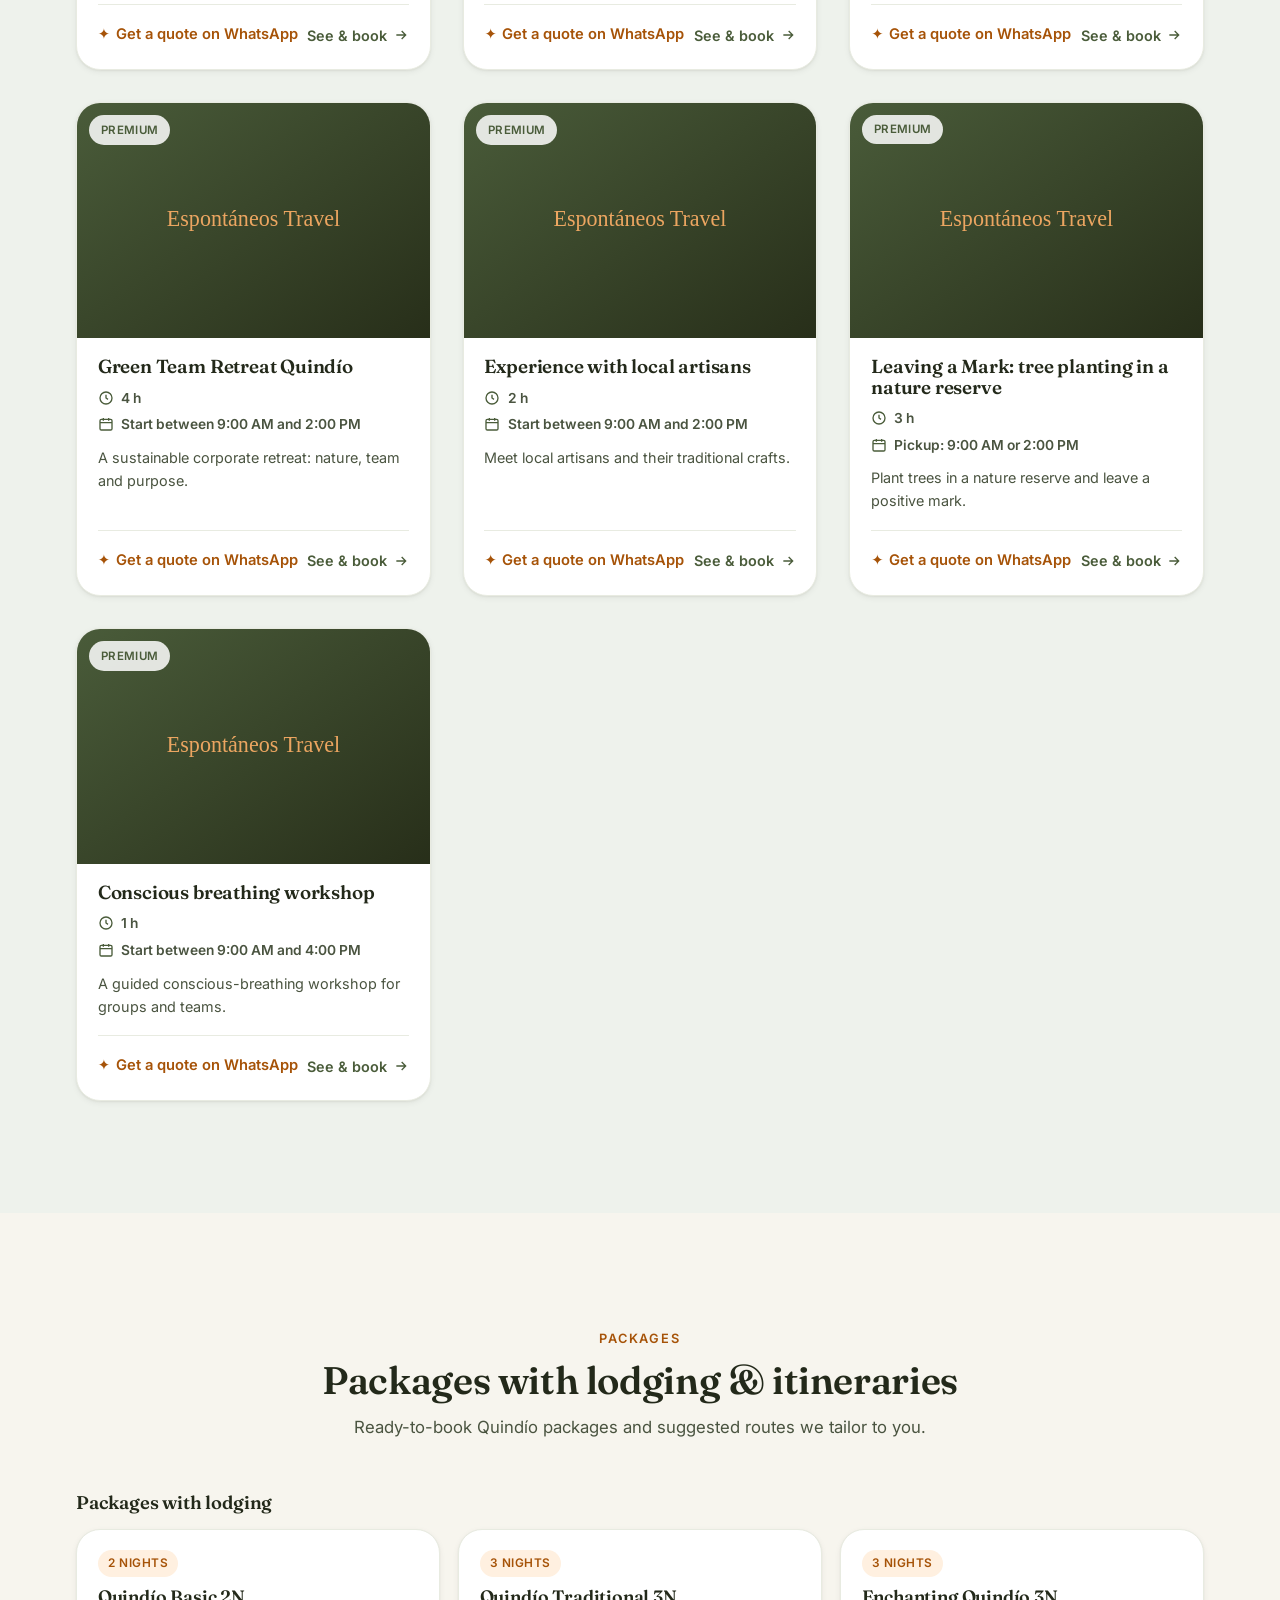
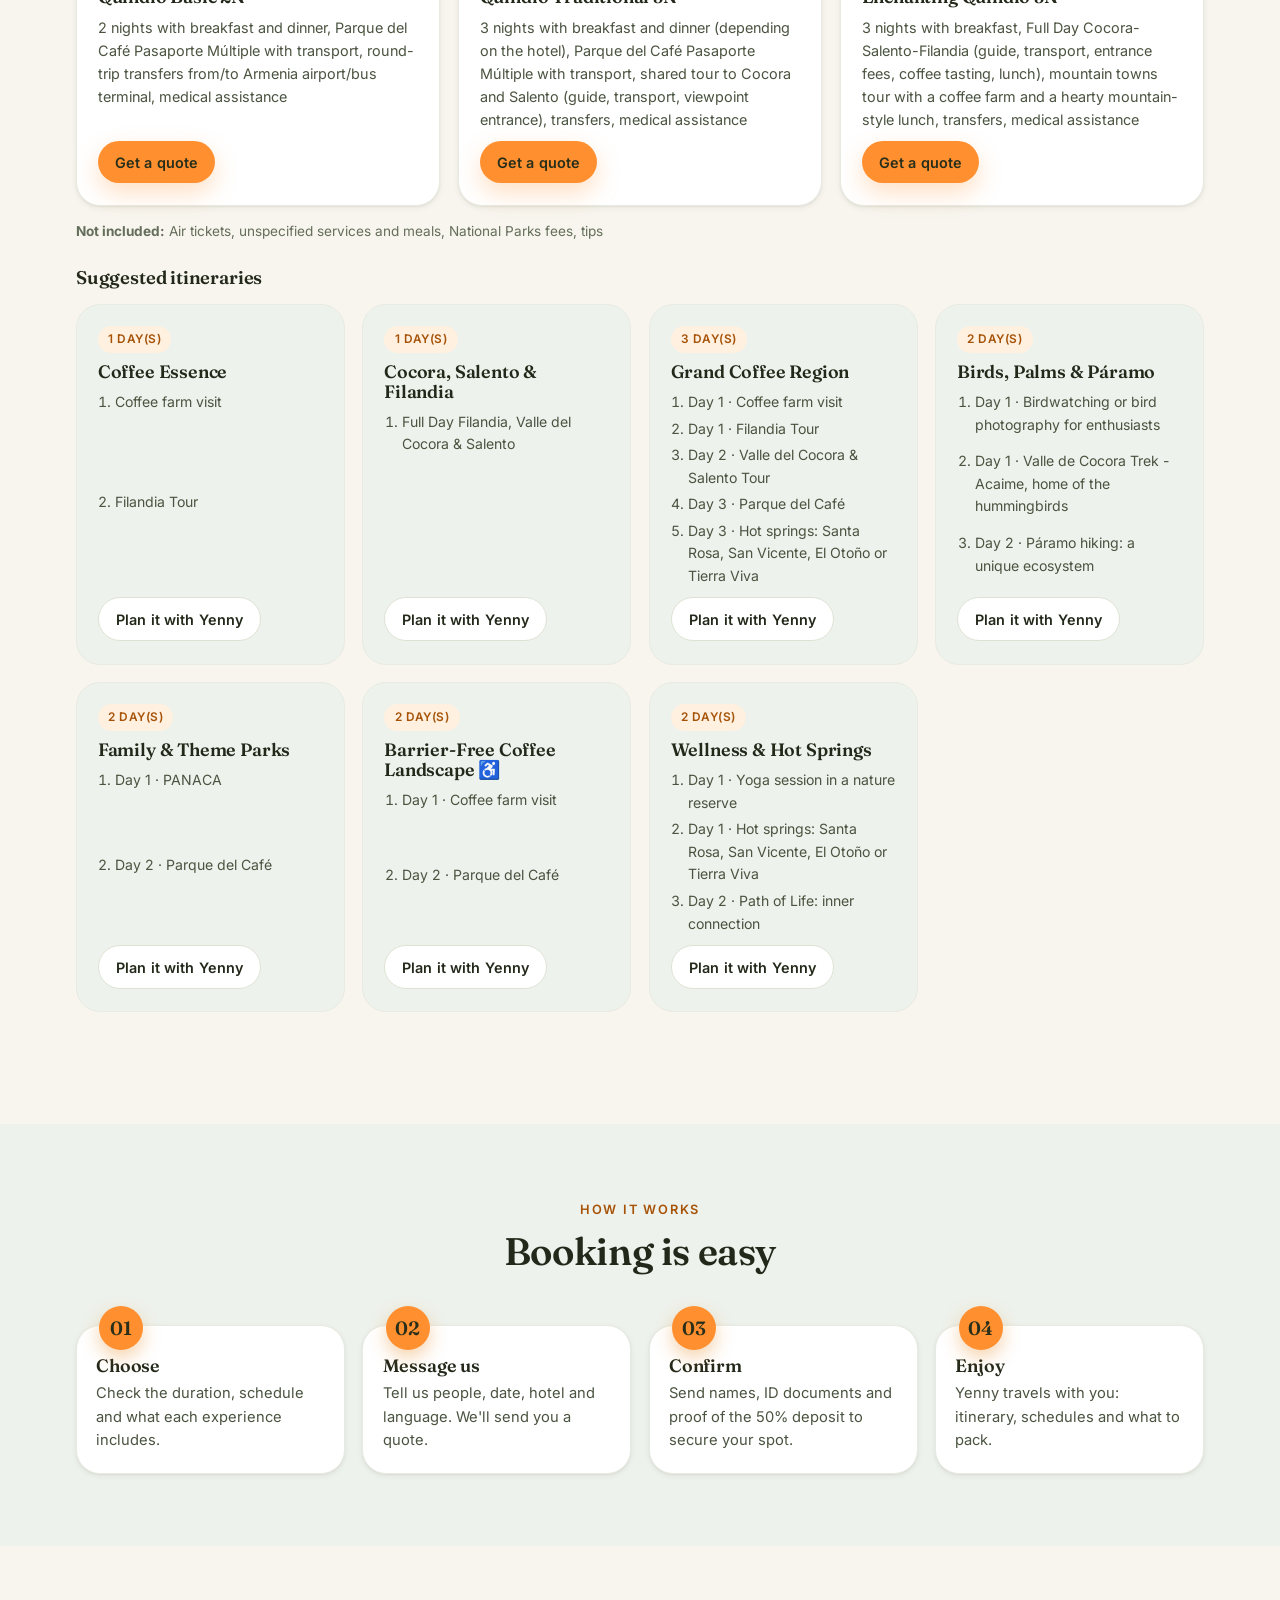
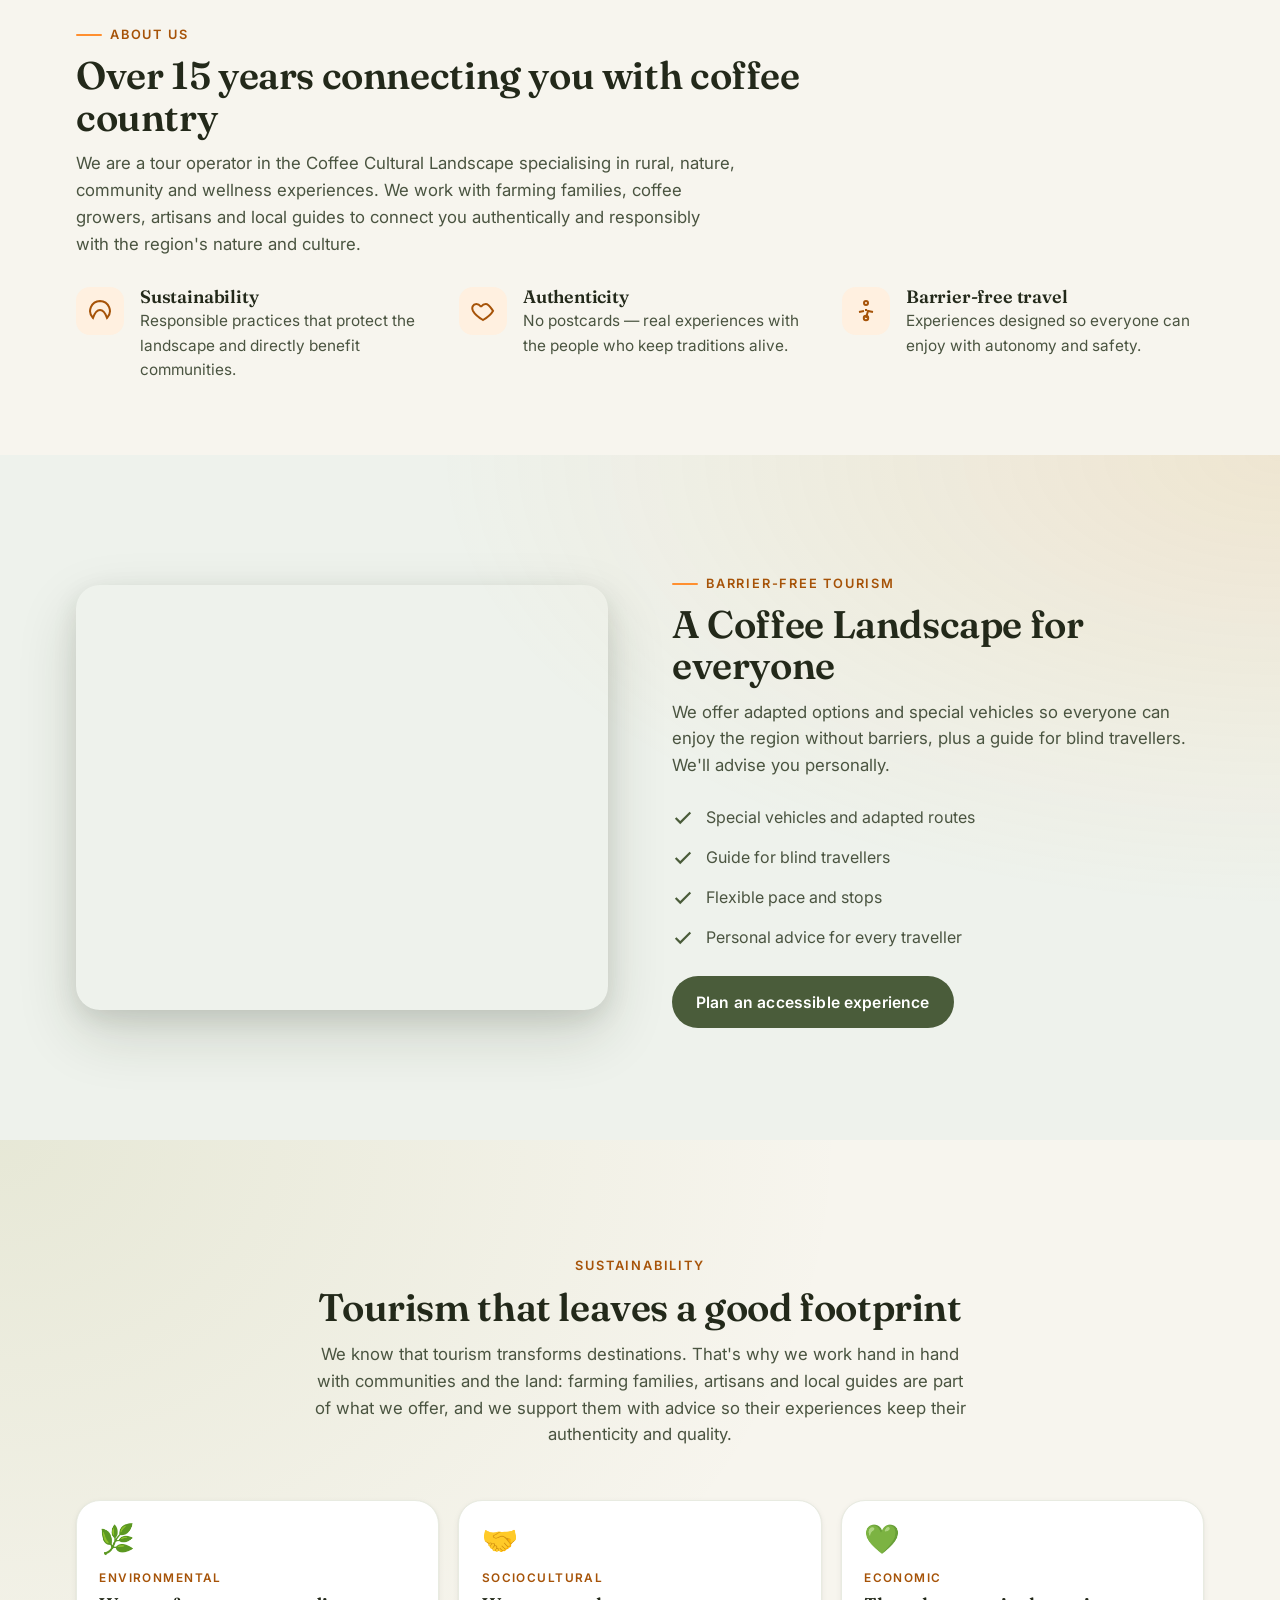
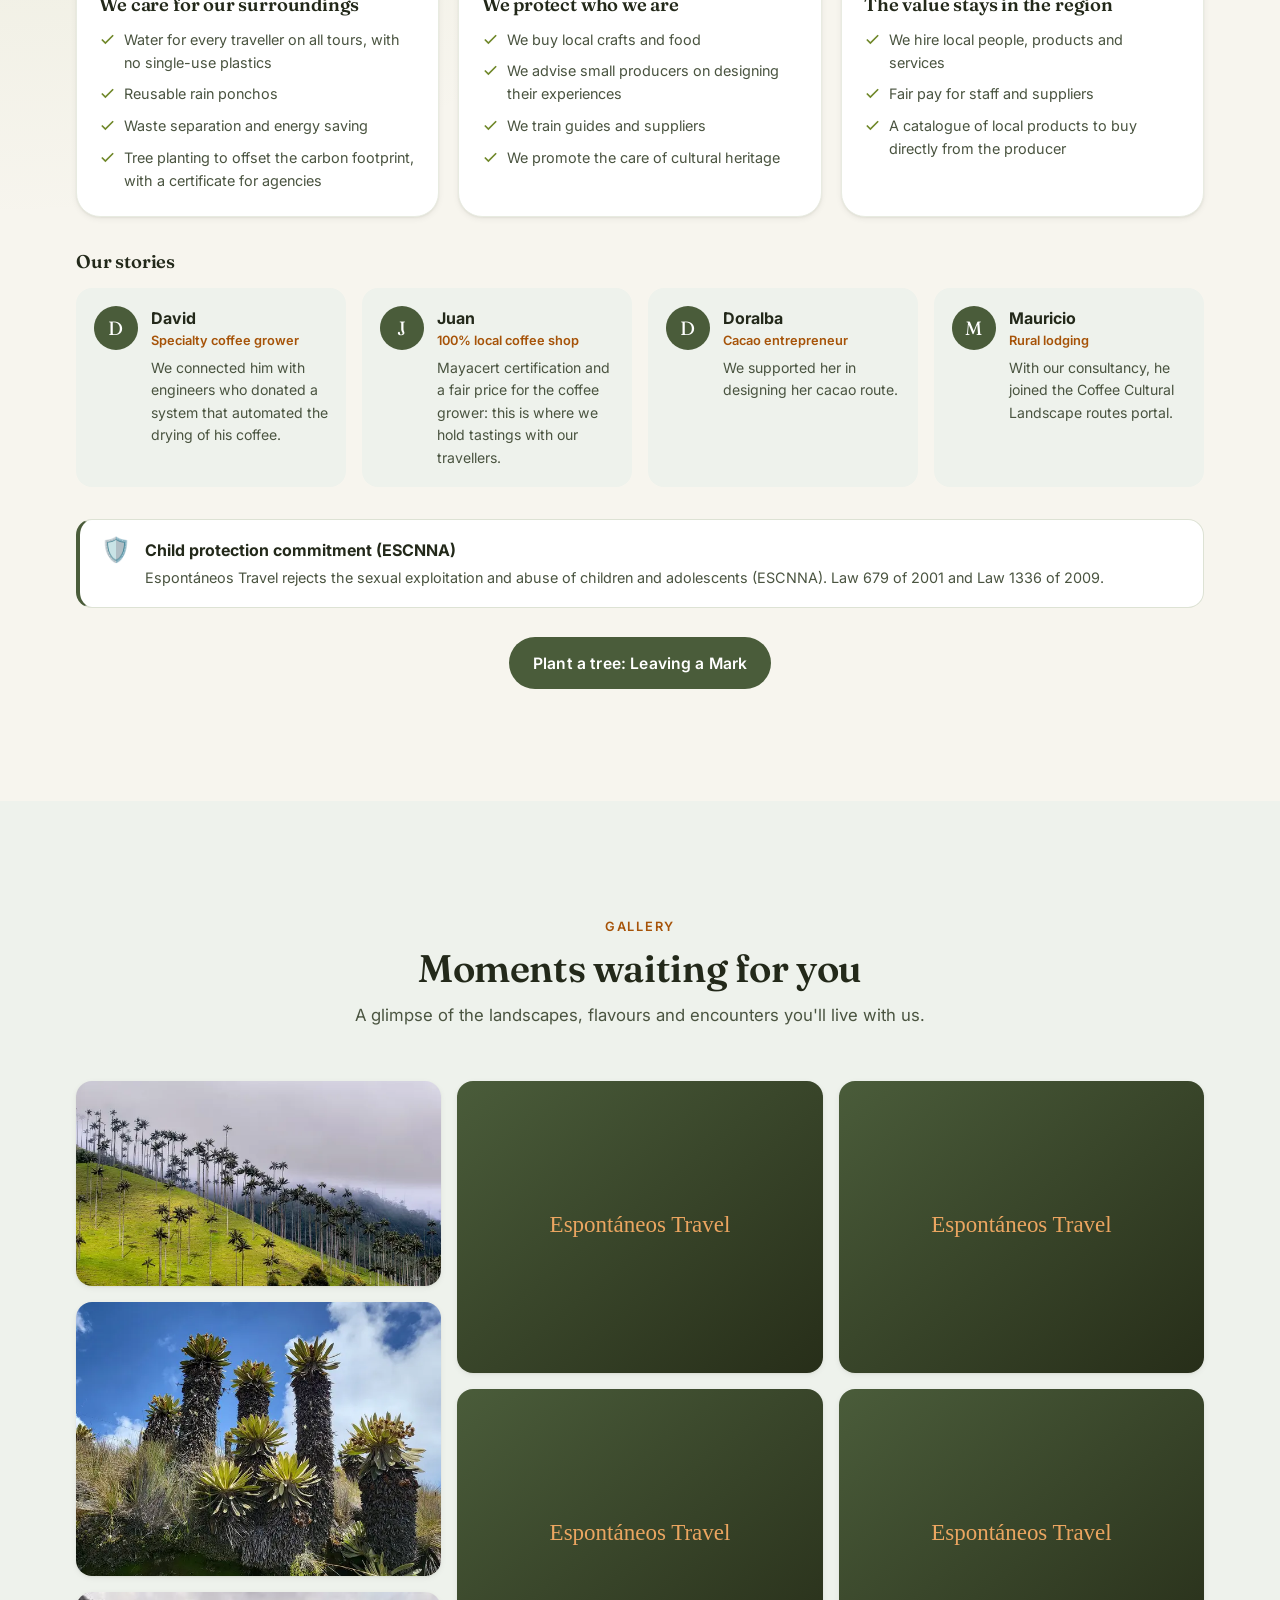
==== commit 9176d8ef: "Rediseño 2026 según brief: Yenny con fuente única de datos, portal DMC, mapas reales y correcciones " ====
--- a/index.html
+++ b/index.html
@@ -3,16 +3,16 @@
 <head>
 <meta charset="UTF-8">
 <meta name="viewport" content="width=device-width, initial-scale=1, viewport-fit=cover">
-<title>Espontáneos Travel · Turismo rural, cafetero y sostenible en el Eje Cafetero, Colombia</title>
-<meta name="description" content="Experiencias auténticas en el Paisaje Cultural Cafetero: tours de café, Valle de Cocora, pueblos patrimonio, avistamiento de aves, turismo comunitario y accesible. Tradiciones y Orígenes. RNT 917395.">
-<meta name="keywords" content="turismo eje cafetero, tour café Colombia, coffee tour Colombia, Valle de Cocora, Salento, Filandia, Parque del Café, Panaca, Recuca, Bioparque Ukumarí, Jardín Botánico Quindío, tours Armenia Pereira Manizales, avistamiento de aves Colombia, birdwatching Colombia, cabalgatas Quindío, parapente eje cafetero, aguas termales Santa Rosa, cata de café especial, tour de cacao, finca cafetera, turismo rural Quindío, turismo comunitario, turismo accesible, turismo sin barreras, Paisaje Cultural Cafetero UNESCO, qué hacer en el Quindío, planes eje cafetero, agencia de viajes Quindío, DMC Colombia, Espontáneos Travel">
+<title>Espontáneos Travel · Experiencias en el Eje Cafetero, Colombia</title>
+<meta name="description" content="52 experiencias rurales, culturales, de naturaleza y bienestar en el Paisaje Cultural Cafetero: Valle de Cocora, Salento, Filandia, fincas cafeteras, aves y más. Turismo sostenible y sin barreras. RNT 91795.">
+<meta name="keywords" content="turismo eje cafetero, tour café Colombia, coffee tour Colombia, Valle de Cocora, Salento, Filandia, Parque del Café, Panaca, Recuca, Bioparque Ukumarí, Jardín Botánico Quindío, tours Armenia Pereira Manizales, avistamiento de aves Colombia, birdwatching Colombia, cabalgatas Quindío, parapente eje cafetero, aguas termales Santa Rosa, cata de café especial, tour de cacao, finca cafetera, turismo rural Quindío, turismo comunitario, turismo accesible, turismo sin barreras, turismo sostenible, Paisaje Cultural Cafetero UNESCO, qué hacer en el Quindío, planes eje cafetero, agencia de viajes Quindío, DMC Colombia, Espontáneos Travel">
 <meta name="author" content="Dr. Mauricio Rodríguez Herrera · Espontáneos Travel">
 <meta name="robots" content="index, follow, max-image-preview:large">
-<meta name="theme-color" content="#3f5a2b" media="(prefers-color-scheme: light)">
-<meta name="theme-color" content="#0f140c" media="(prefers-color-scheme: dark)">
+<meta name="theme-color" content="#4A5C3A" media="(prefers-color-scheme: light)">
+<meta name="theme-color" content="#12160d" media="(prefers-color-scheme: dark)">
 <link rel="canonical" href="https://www.espontaneostravel.com/">
 
-<!-- hreflang (international SEO) -->
+<!-- hreflang (SEO internacional) -->
 <link rel="alternate" hreflang="es" href="https://www.espontaneostravel.com/?lang=es">
 <link rel="alternate" hreflang="en" href="https://www.espontaneostravel.com/?lang=en">
 <link rel="alternate" hreflang="fr" href="https://www.espontaneostravel.com/?lang=fr">
@@ -20,11 +20,11 @@
 <link rel="alternate" hreflang="pt" href="https://www.espontaneostravel.com/?lang=pt">
 <link rel="alternate" hreflang="x-default" href="https://www.espontaneostravel.com/">
 
-<!-- Open Graph -->
+<!-- Open Graph / redes -->
 <meta property="og:type" content="website">
 <meta property="og:site_name" content="Espontáneos Travel">
-<meta property="og:title" content="Espontáneos Travel · Tradiciones y Orígenes del Eje Cafetero">
-<meta property="og:description" content="Experiencias auténticas de turismo rural, cultural y de naturaleza en el Paisaje Cultural Cafetero de Colombia.">
+<meta property="og:title" content="Espontáneos Travel · Vive el campo cafetero con quienes lo habitan">
+<meta property="og:description" content="Experiencias rurales, culturales y de naturaleza en el Paisaje Cultural Cafetero de Colombia.">
 <meta property="og:url" content="https://www.espontaneostravel.com/">
 <meta property="og:locale" content="es_CO">
 <meta property="og:locale:alternate" content="en_US">
@@ -32,82 +32,81 @@
 <meta property="og:locale:alternate" content="de_DE">
 <meta property="og:locale:alternate" content="pt_BR">
 <meta property="og:image" content="https://www.espontaneostravel.com/assets/img/og-cover.jpg">
-<meta property="og:image:alt" content="Paisaje Cultural Cafetero — Espontáneos Travel">
+<meta property="og:image:width" content="1200">
+<meta property="og:image:height" content="630">
+<meta property="og:image:alt" content="Palmas de cera en el Paisaje Cultural Cafetero · Espontáneos Travel">
 <meta name="twitter:card" content="summary_large_image">
 <meta name="twitter:title" content="Espontáneos Travel · Eje Cafetero, Colombia">
 <meta name="twitter:description" content="Turismo rural, cultural, de naturaleza y sin barreras en la Región Cafetera.">
 <meta name="twitter:image" content="https://www.espontaneostravel.com/assets/img/og-cover.jpg">
 
-<link rel="icon" href="assets/img/logo.png" type="image/png">
-<link rel="apple-touch-icon" href="assets/img/logo.png">
+<link rel="icon" href="assets/img/icon-32.png" type="image/png" sizes="32x32">
+<link rel="icon" href="assets/img/icon-192.png" type="image/png" sizes="192x192">
+<link rel="apple-touch-icon" href="assets/img/apple-touch-icon.png">
 <link rel="manifest" href="site.webmanifest">
 
 <link rel="preconnect" href="https://fonts.googleapis.com">
 <link rel="preconnect" href="https://fonts.gstatic.com" crossorigin>
-<link href="https://fonts.googleapis.com/css2?family=Fraunces:ital,opsz,wght@0,9..144,500;0,9..144,600;1,9..144,500&family=Inter:wght@400;500;550;650;700&display=swap" rel="stylesheet">
-<link rel="preconnect" href="https://loremflickr.com">
+<link href="https://fonts.googleapis.com/css2?family=Fraunces:ital,opsz,wght@0,9..144,500;0,9..144,600;1,9..144,500&family=Inter:wght@400;600&display=swap" rel="stylesheet">
+<link rel="preload" as="image" href="assets/img/palma2-1600.webp" fetchpriority="high">
 <link rel="stylesheet" href="css/styles.css">
-
-<!-- Prevent theme flash -->
-<script>(function(){try{var t=localStorage.getItem("esp_theme");if(t)document.documentElement.setAttribute("data-theme",t);}catch(e){}})();</script>
-
-<!-- Structured data: TravelAgency -->
+<link rel="stylesheet" href="css/maps.css">
+
+<!-- Evita el destello de tema -->
+<script>document.documentElement.classList.add("js");(function(){try{var t=localStorage.getItem("esp_theme");if(t)document.documentElement.setAttribute("data-theme",t);}catch(e){}})();</script>
+
+<!-- Datos estructurados: agencia -->
 <script type="application/ld+json">
 {
   "@context": "https://schema.org",
   "@type": "TravelAgency",
   "name": "Espontáneos Travel",
-  "slogan": "Tradiciones y Orígenes",
-  "description": "Operador de turismo rural comunitario, de naturaleza y cultural en el Paisaje Cultural Cafetero de Colombia. Turismo responsable, sostenible y sin barreras.",
+  "legalName": "Espontáneos Travel SAS",
+  "description": "Operador turístico del Paisaje Cultural Cafetero con más de 15 años de experiencia en experiencias rurales, naturales, comunitarias y de bienestar. Turismo responsable, sostenible y sin barreras.",
   "url": "https://www.espontaneostravel.com/",
   "logo": "https://www.espontaneostravel.com/assets/img/logo.png",
   "image": "https://www.espontaneostravel.com/assets/img/og-cover.jpg",
   "telephone": "+57 318 7200023",
-  "email": "Info@espontaneostravel.com",
-  "priceRange": "$$",
+  "email": "info@espontaneostravel.com",
   "areaServed": [
     { "@type": "Place", "name": "Eje Cafetero (Paisaje Cultural Cafetero)" },
     { "@type": "City", "name": "Armenia" }, { "@type": "City", "name": "Salento" },
     { "@type": "City", "name": "Filandia" }, { "@type": "City", "name": "Pereira" },
     { "@type": "City", "name": "Manizales" }, { "@type": "AdministrativeArea", "name": "Quindío" }
   ],
-  "knowsAbout": ["Tour de café", "Valle de Cocora", "Parque del Café", "Panaca", "Recuca",
-    "Avistamiento de aves", "Turismo rural comunitario", "Turismo accesible / sin barreras",
-    "Cabalgatas", "Parapente", "Aguas termales", "Cata de café especial", "Turismo de bienestar"],
+  "knowsAbout": ["Tour de café", "Valle de Cocora", "Parque del Café", "Panaca", "Recuca", "Avistamiento de aves", "Turismo rural comunitario", "Turismo accesible / sin barreras", "Cabalgatas", "Parapente", "Aguas termales", "Cata de café especial", "Turismo de bienestar"],
   "address": { "@type": "PostalAddress", "addressLocality": "Armenia", "addressRegion": "Quindío", "addressCountry": "CO" },
   "geo": { "@type": "GeoCoordinates", "latitude": 4.5339, "longitude": -75.6811 },
-  "openingHours": "Mo-Su 07:00-19:00",
-  "identifier": { "@type": "PropertyValue", "name": "RNT", "value": "917395" },
-  "knowsLanguage": ["es","en","fr","de","pt"],
+  "identifier": { "@type": "PropertyValue", "name": "RNT", "value": "91795" },
+  "knowsLanguage": ["es", "en", "fr", "de", "pt"],
   "sameAs": ["https://instagram.com/espontaneostravel/", "https://facebook.com/espontaneostravel"]
 }
 </script>
 </head>
 <body>
-
-<!-- ============ Header ============ -->
+<a class="skip" href="#experiencias" data-i18n="skip">Saltar al contenido</a>
+
+<!-- ============ Encabezado ============ -->
 <header class="header" id="header">
   <div class="container header__inner">
-    <a href="#inicio" class="brand" aria-label="Espontáneos Travel">
-      <img src="assets/img/logo.png" alt="Espontáneos Travel" width="46" height="46">
-      <span class="brand__text">
-        <span class="brand__name">Espontáneos Travel</span>
-        <span class="brand__tag">Tradiciones y Orígenes</span>
-      </span>
+    <a href="#inicio" class="brand" aria-label="Espontáneos Travel — inicio">
+      <img class="brand__logo brand__logo--light" src="assets/img/logo-light-h160.webp" alt="Espontáneos Travel" width="58" height="56">
+      <img class="brand__logo brand__logo--dark" src="assets/img/logo-h160.webp" alt="" width="58" height="56" aria-hidden="true">
     </a>
 
     <nav class="nav" aria-label="Principal">
+      <a class="nav__link" href="#experiencias" data-i18n="nav_tours">Experiencias</a>
+      <a class="nav__link" href="#planes" data-i18n="nav_plans">Planes</a>
       <a class="nav__link" href="#nosotros" data-i18n="nav_about">Nosotros</a>
-      <a class="nav__link" href="#experiencias" data-i18n="nav_tours">Experiencias</a>
-      <a class="nav__link" href="#sin-barreras" data-i18n="nav_access">Sin barreras</a>
-      <a class="nav__link" href="#galeria" data-i18n="nav_gallery">Galería</a>
+      <a class="nav__link" href="#sostenibilidad" data-i18n="nav_sustain">Sostenibilidad</a>
+      <a class="nav__link" href="#faq" data-i18n="nav_faq">Preguntas</a>
       <a class="nav__link" href="#contacto" data-i18n="nav_contact">Contacto</a>
     </nav>
 
     <div class="header__actions">
       <div class="lang" id="lang">
-        <button class="icon-btn lang__btn" id="lang-btn" aria-haspopup="true" aria-label="Language">
-          <svg viewBox="0 0 24 24" fill="none" stroke="currentColor" stroke-width="2"><circle cx="12" cy="12" r="9"/><path d="M3 12h18M12 3a15 15 0 0 1 0 18M12 3a15 15 0 0 0 0 18"/></svg>
+        <button class="icon-btn lang__btn" id="lang-btn" aria-haspopup="true" aria-expanded="false" aria-label="Idioma / Language">
+          <svg viewBox="0 0 24 24" fill="none" stroke="currentColor" stroke-width="2" aria-hidden="true"><circle cx="12" cy="12" r="9"/><path d="M3 12h18M12 3a15 15 0 0 1 0 18M12 3a15 15 0 0 0 0 18"/></svg>
           <span id="lang-current">ES</span>
         </button>
         <div class="lang__menu" role="menu">
@@ -119,26 +118,28 @@
         </div>
       </div>
       <button class="icon-btn" id="theme-toggle" aria-label="Tema claro / oscuro"></button>
-      <a class="btn btn--ghost btn--sm" href="viaje.html" data-i18n="nav_trip">Mi viaje</a>
+      <a class="btn btn--ghost btn--sm hide-sm" href="viaje.html" data-i18n="nav_trip">Mi viaje</a>
       <a class="btn btn--primary btn--sm" href="#contacto" data-i18n="nav_book">Reservar</a>
-      <button class="icon-btn burger" id="burger" aria-label="Menú">
-        <svg viewBox="0 0 24 24" fill="none" stroke="currentColor" stroke-width="2"><path d="M3 6h18M3 12h18M3 18h18"/></svg>
+      <button class="icon-btn burger" id="burger" aria-label="Menú" data-i18n-aria="aria_menu" aria-controls="mobile-menu" aria-expanded="false">
+        <svg viewBox="0 0 24 24" fill="none" stroke="currentColor" stroke-width="2" aria-hidden="true"><path d="M3 6h18M3 12h18M3 18h18"/></svg>
       </button>
     </div>
   </div>
 </header>
 
-<!-- ============ Mobile menu ============ -->
-<div class="mobile-menu" id="mobile-menu">
-  <button class="icon-btn" id="mm-close" aria-label="Cerrar" style="position:absolute;top:1.4rem;right:1.4rem;">
-    <svg viewBox="0 0 24 24" fill="none" stroke="currentColor" stroke-width="2"><path d="M6 6l12 12M18 6L6 18"/></svg>
+<!-- ============ Menú móvil ============ -->
+<div class="mobile-menu" id="mobile-menu" aria-label="Menú">
+  <button class="icon-btn" id="mm-close" aria-label="Cerrar" data-i18n-aria="aria_close" style="position:absolute;top:1.4rem;right:1.4rem;">
+    <svg viewBox="0 0 24 24" fill="none" stroke="currentColor" stroke-width="2" aria-hidden="true"><path d="M6 6l12 12M18 6L6 18"/></svg>
   </button>
+  <a href="#experiencias" data-i18n="nav_tours">Experiencias</a>
+  <a href="#planes" data-i18n="nav_plans">Planes</a>
   <a href="#nosotros" data-i18n="nav_about">Nosotros</a>
-  <a href="#experiencias" data-i18n="nav_tours">Experiencias</a>
-  <a href="#sin-barreras" data-i18n="nav_access">Sin barreras</a>
-  <a href="#galeria" data-i18n="nav_gallery">Galería</a>
+  <a href="#sostenibilidad" data-i18n="nav_sustain">Sostenibilidad</a>
+  <a href="#faq" data-i18n="nav_faq">Preguntas</a>
   <a href="#contacto" data-i18n="nav_contact">Contacto</a>
   <a href="viaje.html" data-i18n="nav_trip">Mi viaje</a>
+  <a href="portal.html" data-i18n="nav_dmc">Agencias</a>
   <a class="btn btn--primary" href="#contacto" data-i18n="nav_book">Reservar</a>
   <div style="display:flex;gap:.5rem;flex-wrap:wrap;margin-top:1.5rem;">
     <button class="filter mm-lang" data-lang="es">🇪🇸 ES</button>
@@ -149,133 +150,1057 @@
   </div>
 </div>
 
-<!-- ============ Hero ============ -->
+<main>
+<!-- ============ 1. Hero ============ -->
 <section class="hero" id="inicio">
-  <div class="hero__media" style="background:linear-gradient(135deg,#26331a,#1d2a14);">
-    <div class="hero__slide active" style="background-image:url('https://lh3.googleusercontent.com/d/1JFIWExeHcu8ic9CcQgF1Vlm7ob7R9Coq=w1600')"></div>
-    <div class="hero__slide" style="background-image:url('https://lh3.googleusercontent.com/d/1cK1FX8DtVqFMunAINTb6ld5-75ZSw6ps=w1600')"></div>
-    <div class="hero__slide" style="background-image:url('https://lh3.googleusercontent.com/d/1FSqBbBnTDmwoSJ593iU7GKA8vcURkC78=w1600')"></div>
+  <div class="hero__media" aria-hidden="true">
+    <div class="hero__slide active" style="background-image:url('assets/img/palma2-1600.webp')"></div>
+    <div class="hero__slide" style="background-image:url('assets/img/paramo-1600.webp')"></div>
+    <div class="hero__slide" style="background-image:url('assets/img/palma1-1600.webp')"></div>
   </div>
   <div class="container hero__inner">
-    <span class="hero__badge reveal"><span class="dot"></span><span data-i18n="hero_badge">Turismo responsable · Paisaje Cultural Cafetero · UNESCO</span></span>
+    <span class="hero__badge reveal"><span class="dot"></span><span data-i18n="hero_badge">Paisaje Cultural Cafetero · Patrimonio de la Humanidad</span></span>
     <h1 class="reveal" data-delay="1">
-      <span data-i18n="hero_title_a">Vive el alma del</span>
-      <span class="accent" data-i18n="hero_title_b">campo colombiano</span>
+      <span data-i18n="hero_title_a">Vive el campo</span>
+      <span class="accent" data-i18n="hero_title_b">cafetero</span>
       <span data-i18n="hero_title_c">con quienes lo habitan</span>
     </h1>
-    <p class="hero__lead reveal" data-delay="2" data-i18n="hero_lead">Experiencias de turismo rural, cultural y de naturaleza en el Eje Cafetero. Tradiciones y orígenes vividos de la mano de comunidades locales, con un turismo auténtico, sostenible y sin barreras.</p>
+    <p class="hero__lead reveal" data-delay="2" data-i18n="hero_lead">Experiencias rurales, culturales y de naturaleza de la mano de familias y guías locales.</p>
     <div class="hero__cta reveal" data-delay="3">
-      <a class="btn btn--primary" href="#experiencias" data-i18n="hero_cta1">Explorar experiencias</a>
-      <a class="btn btn--light" data-wa href="#" target="_blank" rel="noopener">
-        <svg viewBox="0 0 24 24" fill="currentColor"><path d="M.057 24l1.687-6.163a11.867 11.867 0 01-1.587-5.945C.16 5.335 5.495 0 12.05 0a11.82 11.82 0 018.413 3.488 11.82 11.82 0 013.48 8.414c-.003 6.557-5.338 11.892-11.893 11.892a11.9 11.9 0 01-5.688-1.448L.057 24zm6.597-3.807c1.676.995 3.276 1.591 5.392 1.592 5.448 0 9.886-4.434 9.889-9.885.002-5.462-4.415-9.89-9.881-9.892-5.452 0-9.887 4.434-9.889 9.884a9.82 9.82 0 001.517 5.248l-.999 3.648 3.971-.643zm11.387-5.464c-.074-.124-.272-.198-.57-.347-.297-.149-1.758-.868-2.031-.967-.272-.099-.47-.149-.669.149-.198.297-.768.967-.941 1.165-.173.198-.347.223-.644.074-.297-.149-1.255-.462-2.39-1.475-.883-.788-1.48-1.761-1.653-2.059-.173-.297-.018-.458.13-.606.134-.133.297-.347.446-.52.149-.174.198-.298.298-.497.099-.198.05-.372-.025-.521-.074-.148-.669-1.611-.916-2.206-.242-.579-.487-.501-.669-.51l-.57-.01c-.198 0-.52.074-.792.372s-1.04 1.016-1.04 2.479 1.065 2.876 1.213 3.074c.149.198 2.095 3.2 5.076 4.487.709.306 1.263.489 1.694.626.712.226 1.36.194 1.872.118.571-.085 1.758-.719 2.006-1.413.248-.695.248-1.29.173-1.414z"/></svg>
+      <a class="btn btn--primary" href="#experiencias" data-i18n="hero_cta1">Ver experiencias</a>
+      <a class="btn btn--light" data-wa href="https://wa.me/573187200023?text=%C2%A1Hola%20Espont%C3%A1neos%20Travel!%20Me%20gustar%C3%ADa%20m%C3%A1s%20informaci%C3%B3n%20sobre%20sus%20experiencias." target="_blank" rel="noopener">
+        <svg viewBox="0 0 24 24" fill="currentColor" aria-hidden="true"><path d="M.057 24l1.687-6.163a11.867 11.867 0 01-1.587-5.945C.16 5.335 5.495 0 12.05 0a11.82 11.82 0 018.413 3.488 11.82 11.82 0 013.48 8.414c-.003 6.557-5.338 11.892-11.893 11.892a11.9 11.9 0 01-5.688-1.448L.057 24z"/></svg>
         <span data-i18n="hero_cta2">Escríbenos por WhatsApp</span>
       </a>
     </div>
-    <div class="hero__stats reveal" data-delay="4">
-      <div class="hero__stat"><b data-i18n="stat_exp_v">+30</b><span data-i18n="stat_exp">Experiencias</span></div>
-      <div class="hero__stat"><b data-i18n="stat_rating_v">4.9★</b><span data-i18n="stat_rating">Valoración</span></div>
-      <div class="hero__stat"><b data-i18n="stat_lang_v">5</b><span data-i18n="stat_lang">Idiomas</span></div>
-      <div class="hero__stat"><b data-i18n="stat_local_v">Quindío</b><span data-i18n="stat_local">100% local</span></div>
-    </div>
-  </div>
-  <a class="hero__scroll" href="#nosotros" tabindex="-1"><span class="mouse" aria-hidden="true"></span><span data-i18n="scroll">Descubre</span></a>
+  </div>
 </section>
 
-<!-- ============ Trust strip ============ -->
-<div class="trust">
+<!-- Franja de confianza -->
+<div class="trust" role="list">
   <div class="container trust__inner">
-    <span class="trust__item"><svg viewBox="0 0 24 24" fill="none" stroke="currentColor" stroke-width="2"><path d="M9 12l2 2 4-4"/><circle cx="12" cy="12" r="9"/></svg><span data-i18n="trust_rnt">Registro Nacional de Turismo 917395</span></span>
-    <span class="trust__item"><svg viewBox="0 0 24 24" fill="none" stroke="currentColor" stroke-width="2"><path d="M17 21v-2a4 4 0 0 0-4-4H5a4 4 0 0 0-4 4v2"/><circle cx="9" cy="7" r="4"/></svg><span data-i18n="trust_local">Guías y familias locales</span></span>
-    <span class="trust__item"><svg viewBox="0 0 24 24" fill="none" stroke="currentColor" stroke-width="2"><path d="M12 2a10 10 0 0 0-7 17c2-6 5-8 7-8s5 2 7 8a10 10 0 0 0-7-17z"/></svg><span data-i18n="trust_sustain">Turismo sostenible</span></span>
-    <span class="trust__item"><svg viewBox="0 0 24 24" fill="none" stroke="currentColor" stroke-width="2"><circle cx="12" cy="4" r="2"/><path d="M19 13l-5-1-2 7M5 13l5-1M12 12v-2"/><circle cx="12" cy="19" r="2.2"/></svg><span data-i18n="trust_access">Turismo sin barreras</span></span>
+    <span class="trust__item" role="listitem"><svg viewBox="0 0 24 24" fill="none" stroke="currentColor" stroke-width="2" aria-hidden="true"><path d="M9 12l2 2 4-4"/><circle cx="12" cy="12" r="9"/></svg><span data-i18n="trust_rnt">RNT 91795</span></span>
+    <span class="trust__item" role="listitem"><svg viewBox="0 0 24 24" fill="none" stroke="currentColor" stroke-width="2" aria-hidden="true"><path d="M17 21v-2a4 4 0 0 0-4-4H5a4 4 0 0 0-4 4v2"/><circle cx="9" cy="7" r="4"/></svg><span data-i18n="trust_local">Guías y familias locales</span></span>
+    <a class="trust__item" role="listitem" href="#sostenibilidad"><svg viewBox="0 0 24 24" fill="none" stroke="currentColor" stroke-width="2" aria-hidden="true"><path d="M12 2a10 10 0 0 0-7 17c2-6 5-8 7-8s5 2 7 8a10 10 0 0 0-7-17z"/></svg><span data-i18n="trust_sustain">Turismo sostenible</span></a>
+    <a class="trust__item" role="listitem" href="#sin-barreras"><svg viewBox="0 0 24 24" fill="none" stroke="currentColor" stroke-width="2" aria-hidden="true"><circle cx="12" cy="4" r="2"/><path d="M19 13l-5-1-2 7M5 13l5-1M12 12v-2"/><circle cx="12" cy="19" r="2.2"/></svg><span data-i18n="trust_access">Sin barreras</span></a>
+    <span class="trust__item" role="listitem"><svg viewBox="0 0 24 24" fill="none" stroke="currentColor" stroke-width="2" aria-hidden="true"><path d="M21 10c0 7-9 13-9 13s-9-6-9-13a9 9 0 0 1 18 0z"/><circle cx="12" cy="10" r="3"/></svg><span data-i18n="trust_exp">52 experiencias</span></span>
+    <span class="trust__item" role="listitem"><svg viewBox="0 0 24 24" fill="none" stroke="currentColor" stroke-width="2" aria-hidden="true"><circle cx="12" cy="12" r="9"/><path d="M3 12h18M12 3a15 15 0 0 1 0 18M12 3a15 15 0 0 0 0 18"/></svg><span data-i18n="trust_lang">5 idiomas</span></span>
   </div>
 </div>
 
-<!-- ============ About ============ -->
-<section class="section" id="nosotros">
-  <div class="container about__grid">
-    <div class="about__media reveal">
-      <img src="https://lh3.googleusercontent.com/d/1tIJ1MGtcHHEHCSGOy9SAvQ2a0lOzwBjJ=w720-h900" alt="Familia campesina en el Paisaje Cultural Cafetero — Espontáneos Travel" loading="lazy" width="720" height="900" data-drive="1tIJ1MGtcHHEHCSGOy9SAvQ2a0lOzwBjJ" data-w="720" data-h="900" data-stage="0" onerror="window.__imgErr(this)">
-      <div class="badge-card">
-        <span class="ring"><svg viewBox="0 0 24 24" fill="none" stroke="currentColor" stroke-width="2"><path d="M12 2l2.4 7.4H22l-6 4.3 2.3 7.3-6.3-4.6L5.7 21l2.3-7.3-6-4.3h7.6z"/></svg></span>
-        <div><b>UNESCO</b><span>Paisaje Cultural Cafetero</span></div>
-      </div>
-    </div>
-    <div class="about__content reveal" data-delay="1">
-      <span class="eyebrow" data-i18n="about_eyebrow">Tradiciones y Orígenes</span>
-      <h2 class="section-title" data-i18n="about_title">Somos el puente entre tú y el verdadero campo cafetero</h2>
-      <p class="section-sub" data-i18n="about_p1">En Espontáneos Travel generamos contacto real entre los viajeros y el entorno natural, cultural y tradicional del campo colombiano. Creamos experiencias que despiertan en cada visitante la conciencia del valor del trabajo rural y comunitario.</p>
-      <p style="margin-top:1rem;color:var(--text-soft);" data-i18n="about_p2">Operamos en el corazón de la Región Cafetera, un paisaje declarado Patrimonio de la Humanidad, de la mano de familias campesinas, caficultores y guías locales que comparten contigo sus saberes, su gastronomía y sus historias.</p>
-      <div class="about__values">
-        <div class="value">
-          <span class="value__icon"><svg viewBox="0 0 24 24" fill="none" stroke="currentColor" stroke-width="2"><path d="M12 2a10 10 0 0 0-7 17c2-6 5-8 7-8s5 2 7 8a10 10 0 0 0-7-17z"/></svg></span>
-          <div><h3 data-i18n="value1_t">Sostenibilidad</h3><p data-i18n="value1_d">Prácticas responsables que protegen el paisaje y benefician directamente a las comunidades.</p></div>
-        </div>
-        <div class="value">
-          <span class="value__icon"><svg viewBox="0 0 24 24" fill="none" stroke="currentColor" stroke-width="2"><path d="M12 21s-7.5-4.6-10-9.1C.3 8.6 1.9 5 5.3 5c2 0 3.4 1.1 4.2 2.3h1C11.3 6.1 12.7 5 14.7 5 18.1 5 19.7 8.6 22 11.9 19.5 16.4 12 21 12 21z"/></svg></span>
-          <div><h3 data-i18n="value2_t">Autenticidad</h3><p data-i18n="value2_d">Nada de postales: vivencias reales con las personas que mantienen vivas las tradiciones.</p></div>
-        </div>
-        <div class="value">
-          <span class="value__icon"><svg viewBox="0 0 24 24" fill="none" stroke="currentColor" stroke-width="2"><circle cx="12" cy="4" r="2"/><path d="M19 13l-5-1-2 7M5 13l5-1M12 12v-2"/><circle cx="12" cy="19" r="2.2"/></svg></span>
-          <div><h3 data-i18n="value3_t">Turismo sin barreras</h3><p data-i18n="value3_d">Experiencias pensadas para que todas las personas disfruten con autonomía y seguridad.</p></div>
-        </div>
-      </div>
-    </div>
-  </div>
-</section>
-
-<!-- ============ Experiences / Tours ============ -->
+<!-- ============ 2. Experiencias ============ -->
 <section class="section section--soft" id="experiencias">
   <div class="container">
     <div class="section-head center reveal">
-      <span class="eyebrow" data-i18n="tours_eyebrow">Portafolio de experiencias</span>
-      <h2 class="section-title" data-i18n="tours_title">Elige tu aventura en el Eje Cafetero</h2>
-      <p class="section-sub" data-i18n="tours_sub">Café, naturaleza, cultura, aventura y turismo comunitario. Filtra por tu interés y descubre la experiencia perfecta para ti.</p>
+      <span class="eyebrow" data-i18n="tours_eyebrow">Experiencias</span>
+      <h2 class="section-title" data-i18n="tours_title">¿Qué quieres vivir en el Eje Cafetero?</h2>
+      <p class="section-sub" data-i18n="tours_sub">Duración, horario y todo lo que incluye cada experiencia. Elige y reserva por WhatsApp.</p>
+    </div>
+
+    <div class="toolbar" role="search">
+      <label class="toolbar__search">
+        <svg viewBox="0 0 24 24" fill="none" stroke="currentColor" stroke-width="2" aria-hidden="true"><circle cx="11" cy="11" r="7"/><path d="m20 20-3.5-3.5"/></svg>
+        <span class="sr-only" data-i18n="search_label">Buscar experiencias</span>
+        <input type="search" id="tour-search" placeholder="Busca: café, Cocora, aves, termales…" data-i18n-ph="search_ph" autocomplete="off">
+      </label>
+      <div class="toolbar__row">
+        <div class="seg" id="dur-filters" role="group" aria-label="Duración" data-i18n-aria="aria_duration">
+          <button type="button" class="seg__btn active" data-dur="" data-i18n="dur_all">Cualquier duración</button>
+          <button type="button" class="seg__btn" data-dur="corta" data-i18n="dur_corta">Hasta 2 h</button>
+          <button type="button" class="seg__btn" data-dur="media" data-i18n="dur_media">Medio día (3–5 h)</button>
+          <button type="button" class="seg__btn" data-dur="completa" data-i18n="dur_completa">Día completo (6 h o más)</button>
+        </div>
+        <div class="seg seg--view" id="view-toggle" role="group" aria-label="Vista" data-i18n-aria="aria_view">
+          <button type="button" class="seg__btn active" data-view="cards" aria-pressed="true" data-i18n="view_cards">Tarjetas</button>
+          <button type="button" class="seg__btn" data-view="map" aria-pressed="false" data-i18n="view_map">Mapa</button>
+        </div>
+      </div>
     </div>
     <div class="filters" id="filters"></div>
-    <div class="tours-grid" id="tours-grid"></div>
+    <p class="tours-count" id="tours-count" aria-live="polite"></p>
+
+    <div class="tours-map" id="tours-map" hidden></div>
+    <div class="tours-grid" id="tours-grid">
+<!-- BUILD:tours:start -->
+<article class="tour-card reveal" data-delay="1" data-id="finca" data-cat="tradicionales" data-dur="media" data-search="visita finca cafetera finca cafetera · tour del café clásicos de la semilla a la taza en una finca tradicional, con cata de café de origen. ethd001" tabindex="0" role="button" aria-label="Ver y reservar: Visita finca cafetera">
+  <div class="tour-card__media">
+    <img src="https://lh3.googleusercontent.com/d/1JFIWExeHcu8ic9CcQgF1Vlm7ob7R9Coq=w800" alt="Visita finca cafetera" loading="lazy" decoding="async" width="640" height="427" data-drive="1JFIWExeHcu8ic9CcQgF1Vlm7ob7R9Coq" data-w="800" data-h="560" data-stage="0" onerror="window.__imgErr&&window.__imgErr(this)">
+    <span class="tour-card__cat">Clásicos</span>
+  </div>
+  <div class="tour-card__body">
+    <h3>Visita finca cafetera</h3>
+    <ul class="tour-card__facts">
+      <li><svg viewBox="0 0 24 24" fill="none" stroke="currentColor" stroke-width="2" aria-hidden="true"><circle cx="12" cy="12" r="9"/><path d="M12 7v5l3 2"/></svg><span>4 h</span></li>
+      <li><svg viewBox="0 0 24 24" fill="none" stroke="currentColor" stroke-width="2" aria-hidden="true"><rect x="3" y="5" width="18" height="16" rx="2"/><path d="M16 3v4M8 3v4M3 10h18"/></svg><span>Recogida: 9:00 a. m. o 2:00 p. m.</span></li>
+    </ul>
+    <p class="tour-card__desc">De la semilla a la taza en una finca tradicional, con cata de café de origen.</p>
+    <div class="tour-card__foot"><span class="tour-card__price"><b class="quote">Cotiza por WhatsApp</b></span><span class="tour-card__more">Ver y reservar<svg viewBox="0 0 24 24" fill="none" stroke="currentColor" stroke-width="2" aria-hidden="true"><path d="M5 12h14M13 6l6 6-6 6"/></svg></span></div>
+  </div>
+</article>
+<article class="tour-card reveal" data-delay="2" data-id="cocorasalento" data-cat="tradicionales" data-dur="completa" data-search="tour valle del cocora y salento valle de cocora y salento clásicos las palmas de cera más altas del mundo y el pueblo más colorido del quindío. ethd018" tabindex="0" role="button" aria-label="Ver y reservar: Tour Valle del Cocora y Salento">
+  <div class="tour-card__media">
+    <img src="https://lh3.googleusercontent.com/d/1_2OrOZv2OwRm1r1F0G8nr7Bz25LC6Efx=w800" alt="Tour Valle del Cocora y Salento" loading="lazy" decoding="async" width="640" height="427" data-drive="1_2OrOZv2OwRm1r1F0G8nr7Bz25LC6Efx" data-w="800" data-h="560" data-stage="0" onerror="window.__imgErr&&window.__imgErr(this)">
+    <span class="tour-card__cat">Clásicos</span>
+  </div>
+  <div class="tour-card__body">
+    <h3>Tour Valle del Cocora y Salento</h3>
+    <ul class="tour-card__facts">
+      <li><svg viewBox="0 0 24 24" fill="none" stroke="currentColor" stroke-width="2" aria-hidden="true"><circle cx="12" cy="12" r="9"/><path d="M12 7v5l3 2"/></svg><span>6 h</span></li>
+      <li><svg viewBox="0 0 24 24" fill="none" stroke="currentColor" stroke-width="2" aria-hidden="true"><rect x="3" y="5" width="18" height="16" rx="2"/><path d="M16 3v4M8 3v4M3 10h18"/></svg><span>Recogida a las 9:00 a. m.</span></li>
+    </ul>
+    <p class="tour-card__desc">Las palmas de cera más altas del mundo y el pueblo más colorido del Quindío.</p>
+    <div class="tour-card__foot"><span class="tour-card__price"><b class="quote">Cotiza por WhatsApp</b></span><span class="tour-card__more">Ver y reservar<svg viewBox="0 0 24 24" fill="none" stroke="currentColor" stroke-width="2" aria-hidden="true"><path d="M5 12h14M13 6l6 6-6 6"/></svg></span></div>
+  </div>
+</article>
+<article class="tour-card reveal" data-delay="3" data-id="fulldayfcs" data-cat="tradicionales" data-dur="completa" data-search="full day filandia, valle del cocora y salento full day: filandia, cocora y salento clásicos lo mejor del quindío en un día: filandia, valle de cocora y salento. etfd005" tabindex="0" role="button" aria-label="Ver y reservar: Full Day Filandia, Valle del Cocora y Salento">
+  <div class="tour-card__media">
+    <img src="https://lh3.googleusercontent.com/d/1w0IqEbMq2do4jyLATf5WrnawPxcwUL5F=w800" alt="Full Day Filandia, Valle del Cocora y Salento" loading="lazy" decoding="async" width="640" height="427" data-drive="1w0IqEbMq2do4jyLATf5WrnawPxcwUL5F" data-w="800" data-h="560" data-stage="0" onerror="window.__imgErr&&window.__imgErr(this)">
+    <span class="tour-card__cat">Clásicos</span>
+  </div>
+  <div class="tour-card__body">
+    <h3>Full Day Filandia, Valle del Cocora y Salento</h3>
+    <ul class="tour-card__facts">
+      <li><svg viewBox="0 0 24 24" fill="none" stroke="currentColor" stroke-width="2" aria-hidden="true"><circle cx="12" cy="12" r="9"/><path d="M12 7v5l3 2"/></svg><span>8 h</span></li>
+      <li><svg viewBox="0 0 24 24" fill="none" stroke="currentColor" stroke-width="2" aria-hidden="true"><rect x="3" y="5" width="18" height="16" rx="2"/><path d="M16 3v4M8 3v4M3 10h18"/></svg><span>Recogida a las 9:00 a. m.</span></li>
+    </ul>
+    <p class="tour-card__desc">Lo mejor del Quindío en un día: Filandia, Valle de Cocora y Salento.</p>
+    <div class="tour-card__foot"><span class="tour-card__price"><b class="quote">Cotiza por WhatsApp</b></span><span class="tour-card__more">Ver y reservar<svg viewBox="0 0 24 24" fill="none" stroke="currentColor" stroke-width="2" aria-hidden="true"><path d="M5 12h14M13 6l6 6-6 6"/></svg></span></div>
+  </div>
+</article>
+<article class="tour-card reveal" data-delay="1" data-id="filandia" data-cat="tradicionales" data-dur="media" data-search="tour filandia tour filandia clásicos el pueblo patrimonio, su mirador y los maestros del tejido en bejuco. ethd035" tabindex="0" role="button" aria-label="Ver y reservar: Tour Filandia">
+  <div class="tour-card__media">
+    <img src="https://lh3.googleusercontent.com/d/1ulL0dx2Wc3GJNslH6B0n8ZU8IFWfjqyz=w800" alt="Tour Filandia" loading="lazy" decoding="async" width="640" height="427" data-drive="1ulL0dx2Wc3GJNslH6B0n8ZU8IFWfjqyz" data-w="800" data-h="560" data-stage="0" onerror="window.__imgErr&&window.__imgErr(this)">
+    <span class="tour-card__cat">Clásicos</span>
+  </div>
+  <div class="tour-card__body">
+    <h3>Tour Filandia</h3>
+    <ul class="tour-card__facts">
+      <li><svg viewBox="0 0 24 24" fill="none" stroke="currentColor" stroke-width="2" aria-hidden="true"><circle cx="12" cy="12" r="9"/><path d="M12 7v5l3 2"/></svg><span>4 h</span></li>
+      <li><svg viewBox="0 0 24 24" fill="none" stroke="currentColor" stroke-width="2" aria-hidden="true"><rect x="3" y="5" width="18" height="16" rx="2"/><path d="M16 3v4M8 3v4M3 10h18"/></svg><span>Recogida: 9:00 a. m. o 2:00 p. m.</span></li>
+    </ul>
+    <p class="tour-card__desc">El pueblo patrimonio, su mirador y los maestros del tejido en bejuco.</p>
+    <div class="tour-card__foot"><span class="tour-card__price"><b class="quote">Cotiza por WhatsApp</b></span><span class="tour-card__more">Ver y reservar<svg viewBox="0 0 24 24" fill="none" stroke="currentColor" stroke-width="2" aria-hidden="true"><path d="M5 12h14M13 6l6 6-6 6"/></svg></span></div>
+  </div>
+</article>
+<article class="tour-card reveal" data-delay="2" data-id="cordillera" data-cat="tradicionales" data-dur="completa" data-search="full day pueblos de la cordillera: córdoba, pijao y buenavista fullday cordillera: córdoba, pijao y buenavista clásicos ruta por tres pueblos cordilleranos y un mirador de café inolvidable. etfd004" tabindex="0" role="button" aria-label="Ver y reservar: Full Day pueblos de la Cordillera: Córdoba, Pijao y Buenavista">
+  <div class="tour-card__media">
+    <img src="https://lh3.googleusercontent.com/d/1F2yLr-5zewkVwVi40A6Qn0ktDbRDPV0L=w800" alt="Full Day pueblos de la Cordillera: Córdoba, Pijao y Buenavista" loading="lazy" decoding="async" width="640" height="427" data-drive="1F2yLr-5zewkVwVi40A6Qn0ktDbRDPV0L" data-w="800" data-h="560" data-stage="0" onerror="window.__imgErr&&window.__imgErr(this)">
+    <span class="tour-card__cat">Clásicos</span>
+  </div>
+  <div class="tour-card__body">
+    <h3>Full Day pueblos de la Cordillera: Córdoba, Pijao y Buenavista</h3>
+    <ul class="tour-card__facts">
+      <li><svg viewBox="0 0 24 24" fill="none" stroke="currentColor" stroke-width="2" aria-hidden="true"><circle cx="12" cy="12" r="9"/><path d="M12 7v5l3 2"/></svg><span>8 h</span></li>
+      <li><svg viewBox="0 0 24 24" fill="none" stroke="currentColor" stroke-width="2" aria-hidden="true"><rect x="3" y="5" width="18" height="16" rx="2"/><path d="M16 3v4M8 3v4M3 10h18"/></svg><span>Recogida a las 9:00 a. m.</span></li>
+    </ul>
+    <p class="tour-card__desc">Ruta por tres pueblos cordilleranos y un mirador de café inolvidable.</p>
+    <div class="tour-card__foot"><span class="tour-card__price"><b class="quote">Cotiza por WhatsApp</b></span><span class="tour-card__more">Ver y reservar<svg viewBox="0 0 24 24" fill="none" stroke="currentColor" stroke-width="2" aria-hidden="true"><path d="M5 12h14M13 6l6 6-6 6"/></svg></span></div>
+  </div>
+</article>
+<article class="tour-card reveal" data-delay="3" data-id="compartidocs" data-cat="tradicionales" data-dur="completa" data-search="tour compartido valle del cocora y salento tour compartido: cocora y salento clásicos tour en grupo compartido al valle de cocora y salento, cómodo y económico. ethd011" tabindex="0" role="button" aria-label="Ver y reservar: Tour Compartido Valle del Cocora y Salento">
+  <div class="tour-card__media">
+    <img src="https://lh3.googleusercontent.com/d/1Pi8ws43ZPtGLgj0oA1NCwm-bU7cPjcSZ=w800" alt="Tour Compartido Valle del Cocora y Salento" loading="lazy" decoding="async" width="640" height="427" data-drive="1Pi8ws43ZPtGLgj0oA1NCwm-bU7cPjcSZ" data-w="800" data-h="560" data-stage="0" onerror="window.__imgErr&&window.__imgErr(this)">
+    <span class="tour-card__cat">Clásicos</span>
+  </div>
+  <div class="tour-card__body">
+    <h3>Tour Compartido Valle del Cocora y Salento</h3>
+    <ul class="tour-card__facts">
+      <li><svg viewBox="0 0 24 24" fill="none" stroke="currentColor" stroke-width="2" aria-hidden="true"><circle cx="12" cy="12" r="9"/><path d="M12 7v5l3 2"/></svg><span>8 h</span></li>
+      <li><svg viewBox="0 0 24 24" fill="none" stroke="currentColor" stroke-width="2" aria-hidden="true"><rect x="3" y="5" width="18" height="16" rx="2"/><path d="M16 3v4M8 3v4M3 10h18"/></svg><span>Recogida: 8:00 a. m. o 8:10 a. m.</span></li>
+    </ul>
+    <p class="tour-card__desc">Tour en grupo compartido al Valle de Cocora y Salento, cómodo y económico.</p>
+    <div class="tour-card__foot"><span class="tour-card__price"><small>Desde</small><b>$307.000 COP por persona</b></span><span class="tour-card__more">Ver y reservar<svg viewBox="0 0 24 24" fill="none" stroke="currentColor" stroke-width="2" aria-hidden="true"><path d="M5 12h14M13 6l6 6-6 6"/></svg></span></div>
+  </div>
+</article>
+<article class="tour-card reveal" data-delay="1" data-id="cocoraacaime" data-cat="naturaleza" data-dur="media" data-search="trek valle de cocora - acaime, casa de los colibríes valle de cocora · acaime, casa de los colibríes naturaleza trek al valle de cocora y acaime, refugio de colibríes entre palmas gigantes. etfd003" tabindex="0" role="button" aria-label="Ver y reservar: Trek Valle de Cocora - Acaime, casa de los colibríes">
+  <div class="tour-card__media">
+    <img src="https://lh3.googleusercontent.com/d/1cK1FX8DtVqFMunAINTb6ld5-75ZSw6ps=w800" alt="Trek Valle de Cocora - Acaime, casa de los colibríes" loading="lazy" decoding="async" width="640" height="427" data-drive="1cK1FX8DtVqFMunAINTb6ld5-75ZSw6ps" data-w="800" data-h="560" data-stage="0" onerror="window.__imgErr&&window.__imgErr(this)">
+    <span class="tour-card__cat">Naturaleza</span>
+  </div>
+  <div class="tour-card__body">
+    <h3>Trek Valle de Cocora - Acaime, casa de los colibríes</h3>
+    <ul class="tour-card__facts">
+      <li><svg viewBox="0 0 24 24" fill="none" stroke="currentColor" stroke-width="2" aria-hidden="true"><circle cx="12" cy="12" r="9"/><path d="M12 7v5l3 2"/></svg><span>5 h</span></li>
+      <li><svg viewBox="0 0 24 24" fill="none" stroke="currentColor" stroke-width="2" aria-hidden="true"><rect x="3" y="5" width="18" height="16" rx="2"/><path d="M16 3v4M8 3v4M3 10h18"/></svg><span>Inicio entre 8:00 a. m. y 9:00 a. m.</span></li>
+    </ul>
+    <p class="tour-card__desc">Trek al Valle de Cocora y Acaime, refugio de colibríes entre palmas gigantes.</p>
+    <div class="tour-card__foot"><span class="tour-card__price"><b class="quote">Cotiza por WhatsApp</b></span><span class="tour-card__more">Ver y reservar<svg viewBox="0 0 24 24" fill="none" stroke="currentColor" stroke-width="2" aria-hidden="true"><path d="M5 12h14M13 6l6 6-6 6"/></svg></span></div>
+  </div>
+</article>
+<article class="tour-card reveal" data-delay="2" data-id="aves" data-cat="naturaleza" data-dur="completa" data-search="avistamiento o fotografía de aves para aficionados avistamiento de aves naturaleza colombia, #1 del mundo en aves: tucanes, tángaras y decenas de colibríes. ethd015" tabindex="0" role="button" aria-label="Ver y reservar: Avistamiento o fotografía de aves para aficionados">
+  <div class="tour-card__media">
+    <img src="https://lh3.googleusercontent.com/d/1YSQI5SgjOROhBGUZx8gyFhgFQYW4Ar_P=w800" alt="Avistamiento o fotografía de aves para aficionados" loading="lazy" decoding="async" width="640" height="427" data-drive="1YSQI5SgjOROhBGUZx8gyFhgFQYW4Ar_P" data-w="800" data-h="560" data-stage="0" onerror="window.__imgErr&&window.__imgErr(this)">
+    <span class="tour-card__cat">Naturaleza</span>
+  </div>
+  <div class="tour-card__body">
+    <h3>Avistamiento o fotografía de aves para aficionados</h3>
+    <ul class="tour-card__facts">
+      <li><svg viewBox="0 0 24 24" fill="none" stroke="currentColor" stroke-width="2" aria-hidden="true"><circle cx="12" cy="12" r="9"/><path d="M12 7v5l3 2"/></svg><span>7 h</span></li>
+      <li><svg viewBox="0 0 24 24" fill="none" stroke="currentColor" stroke-width="2" aria-hidden="true"><rect x="3" y="5" width="18" height="16" rx="2"/><path d="M16 3v4M8 3v4M3 10h18"/></svg><span>Inicio entre 5:00 a. m. y 6:00 a. m.</span></li>
+    </ul>
+    <p class="tour-card__desc">Colombia, #1 del mundo en aves: tucanes, tángaras y decenas de colibríes.</p>
+    <div class="tour-card__foot"><span class="tour-card__price"><b class="quote">Cotiza por WhatsApp</b></span><span class="tour-card__more">Ver y reservar<svg viewBox="0 0 24 24" fill="none" stroke="currentColor" stroke-width="2" aria-hidden="true"><path d="M5 12h14M13 6l6 6-6 6"/></svg></span></div>
+  </div>
+</article>
+<article class="tour-card reveal" data-delay="3" data-id="palmacera" data-cat="naturaleza" data-dur="completa" data-search="palma de cera en bosque alto andino palma de cera en bosque altoandino naturaleza camina entre palmas de cera, el árbol nacional, en el bosque de niebla. etfd007" tabindex="0" role="button" aria-label="Ver y reservar: Palma de cera en bosque Alto Andino">
+  <div class="tour-card__media">
+    <img src="assets/img/palma2-640.webp" srcset="assets/img/palma2-640.webp 640w, assets/img/palma2-1600.webp 1600w" sizes="(max-width: 700px) 92vw, 380px" alt="Palma de cera en bosque Alto Andino" loading="lazy" decoding="async" width="640" height="427">
+    <span class="tour-card__cat">Naturaleza</span>
+  </div>
+  <div class="tour-card__body">
+    <h3>Palma de cera en bosque Alto Andino</h3>
+    <ul class="tour-card__facts">
+      <li><svg viewBox="0 0 24 24" fill="none" stroke="currentColor" stroke-width="2" aria-hidden="true"><circle cx="12" cy="12" r="9"/><path d="M12 7v5l3 2"/></svg><span>6 h</span></li>
+      <li><svg viewBox="0 0 24 24" fill="none" stroke="currentColor" stroke-width="2" aria-hidden="true"><rect x="3" y="5" width="18" height="16" rx="2"/><path d="M16 3v4M8 3v4M3 10h18"/></svg><span>Inicio entre 7:00 a. m. y 9:00 a. m.</span></li>
+    </ul>
+    <p class="tour-card__desc">Camina entre palmas de cera, el árbol nacional, en el bosque de niebla.</p>
+    <div class="tour-card__foot"><span class="tour-card__price"><b class="quote">Cotiza por WhatsApp</b></span><span class="tour-card__more">Ver y reservar<svg viewBox="0 0 24 24" fill="none" stroke="currentColor" stroke-width="2" aria-hidden="true"><path d="M5 12h14M13 6l6 6-6 6"/></svg></span></div>
+  </div>
+</article>
+<article class="tour-card reveal" data-delay="1" data-id="orquideas" data-cat="naturaleza" data-dur="corta" data-search="un mundo de orquídeas un mundo de orquídeas naturaleza recorre jardines y bosques tras las orquídeas más bellas del trópico. ethd024" tabindex="0" role="button" aria-label="Ver y reservar: Un Mundo de Orquídeas">
+  <div class="tour-card__media">
+    <img src="https://lh3.googleusercontent.com/d/1BmYfCjYlQ2jIF57FcDkzyNS1vSyr3m2u=w800" alt="Un Mundo de Orquídeas" loading="lazy" decoding="async" width="640" height="427" data-drive="1BmYfCjYlQ2jIF57FcDkzyNS1vSyr3m2u" data-w="800" data-h="560" data-stage="0" onerror="window.__imgErr&&window.__imgErr(this)">
+    <span class="tour-card__cat">Naturaleza</span>
+  </div>
+  <div class="tour-card__body">
+    <h3>Un Mundo de Orquídeas</h3>
+    <ul class="tour-card__facts">
+      <li><svg viewBox="0 0 24 24" fill="none" stroke="currentColor" stroke-width="2" aria-hidden="true"><circle cx="12" cy="12" r="9"/><path d="M12 7v5l3 2"/></svg><span>2 h</span></li>
+      <li><svg viewBox="0 0 24 24" fill="none" stroke="currentColor" stroke-width="2" aria-hidden="true"><rect x="3" y="5" width="18" height="16" rx="2"/><path d="M16 3v4M8 3v4M3 10h18"/></svg><span>Inicio entre 9:00 a. m. y 2:00 p. m.</span></li>
+    </ul>
+    <p class="tour-card__desc">Recorre jardines y bosques tras las orquídeas más bellas del trópico.</p>
+    <div class="tour-card__foot"><span class="tour-card__price"><b class="quote">Cotiza por WhatsApp</b></span><span class="tour-card__more">Ver y reservar<svg viewBox="0 0 24 24" fill="none" stroke="currentColor" stroke-width="2" aria-hidden="true"><path d="M5 12h14M13 6l6 6-6 6"/></svg></span></div>
+  </div>
+</article>
+<article class="tour-card reveal" data-delay="2" data-id="ranas" data-cat="naturaleza" data-dur="corta" data-search="experiencia nocturna de ranas y anfibios ranas y anfibios · nocturno naturaleza experiencia nocturna guiada para descubrir ranas y anfibios del bosque húmedo. ethd023" tabindex="0" role="button" aria-label="Ver y reservar: Experiencia nocturna de ranas y anfibios">
+  <div class="tour-card__media">
+    <img src="https://lh3.googleusercontent.com/d/1SDImxbqbmBhWHgBqW0twzlElHtsKMOAB=w800" alt="Experiencia nocturna de ranas y anfibios" loading="lazy" decoding="async" width="640" height="427" data-drive="1SDImxbqbmBhWHgBqW0twzlElHtsKMOAB" data-w="800" data-h="560" data-stage="0" onerror="window.__imgErr&&window.__imgErr(this)">
+    <span class="tour-card__cat">Naturaleza</span>
+  </div>
+  <div class="tour-card__body">
+    <h3>Experiencia nocturna de ranas y anfibios</h3>
+    <ul class="tour-card__facts">
+      <li><svg viewBox="0 0 24 24" fill="none" stroke="currentColor" stroke-width="2" aria-hidden="true"><circle cx="12" cy="12" r="9"/><path d="M12 7v5l3 2"/></svg><span>2 h</span></li>
+      <li><svg viewBox="0 0 24 24" fill="none" stroke="currentColor" stroke-width="2" aria-hidden="true"><rect x="3" y="5" width="18" height="16" rx="2"/><path d="M16 3v4M8 3v4M3 10h18"/></svg><span>Recogida a las 6:00 p. m.</span></li>
+    </ul>
+    <p class="tour-card__desc">Experiencia nocturna guiada para descubrir ranas y anfibios del bosque húmedo.</p>
+    <div class="tour-card__foot"><span class="tour-card__price"><b class="quote">Cotiza por WhatsApp</b></span><span class="tour-card__more">Ver y reservar<svg viewBox="0 0 24 24" fill="none" stroke="currentColor" stroke-width="2" aria-hidden="true"><path d="M5 12h14M13 6l6 6-6 6"/></svg></span></div>
+  </div>
+</article>
+<article class="tour-card reveal" data-delay="3" data-id="trekreservas" data-cat="naturaleza" data-dur="completa" data-search="trek o senderismo en reservas naturales trek en reservas naturales naturaleza senderismo por reservas naturales privadas, biodiversidad y paisajes intactos. ethd014" tabindex="0" role="button" aria-label="Ver y reservar: Trek o senderismo en reservas naturales">
+  <div class="tour-card__media">
+    <img src="https://lh3.googleusercontent.com/d/1Dt9D94eRPLt_T9Axpxp3IG6t1gFZVJsB=w800" alt="Trek o senderismo en reservas naturales" loading="lazy" decoding="async" width="640" height="427" data-drive="1Dt9D94eRPLt_T9Axpxp3IG6t1gFZVJsB" data-w="800" data-h="560" data-stage="0" onerror="window.__imgErr&&window.__imgErr(this)">
+    <span class="tour-card__cat">Naturaleza</span>
+  </div>
+  <div class="tour-card__body">
+    <h3>Trek o senderismo en reservas naturales</h3>
+    <ul class="tour-card__facts">
+      <li><svg viewBox="0 0 24 24" fill="none" stroke="currentColor" stroke-width="2" aria-hidden="true"><circle cx="12" cy="12" r="9"/><path d="M12 7v5l3 2"/></svg><span>7 h</span></li>
+      <li><svg viewBox="0 0 24 24" fill="none" stroke="currentColor" stroke-width="2" aria-hidden="true"><rect x="3" y="5" width="18" height="16" rx="2"/><path d="M16 3v4M8 3v4M3 10h18"/></svg><span>Inicio entre 7:00 a. m. y 9:00 a. m.</span></li>
+    </ul>
+    <p class="tour-card__desc">Senderismo por reservas naturales privadas, biodiversidad y paisajes intactos.</p>
+    <div class="tour-card__foot"><span class="tour-card__price"><b class="quote">Cotiza por WhatsApp</b></span><span class="tour-card__more">Ver y reservar<svg viewBox="0 0 24 24" fill="none" stroke="currentColor" stroke-width="2" aria-hidden="true"><path d="M5 12h14M13 6l6 6-6 6"/></svg></span></div>
+  </div>
+</article>
+<article class="tour-card reveal" data-delay="1" data-id="cocoraacaime2" data-cat="naturaleza" data-dur="completa" data-search="la carbonera, santuario de palma de cera la carbonera · santuario de la palma de cera naturaleza el bosque de palma de cera más grande del mundo, un santuario natural único. etfd009" tabindex="0" role="button" aria-label="Ver y reservar: La Carbonera, Santuario de Palma de Cera">
+  <div class="tour-card__media">
+    <img src="assets/img/palma1-640.webp" srcset="assets/img/palma1-640.webp 640w, assets/img/palma1-1600.webp 1600w" sizes="(max-width: 700px) 92vw, 380px" alt="La Carbonera, Santuario de Palma de Cera" loading="lazy" decoding="async" width="640" height="427">
+    <span class="tour-card__cat">Naturaleza</span>
+  </div>
+  <div class="tour-card__body">
+    <h3>La Carbonera, Santuario de Palma de Cera</h3>
+    <ul class="tour-card__facts">
+      <li><svg viewBox="0 0 24 24" fill="none" stroke="currentColor" stroke-width="2" aria-hidden="true"><circle cx="12" cy="12" r="9"/><path d="M12 7v5l3 2"/></svg><span>7 h</span></li>
+      <li><svg viewBox="0 0 24 24" fill="none" stroke="currentColor" stroke-width="2" aria-hidden="true"><rect x="3" y="5" width="18" height="16" rx="2"/><path d="M16 3v4M8 3v4M3 10h18"/></svg><span>Inicio entre 6:00 a. m. y 7:00 a. m.</span></li>
+    </ul>
+    <p class="tour-card__desc">El bosque de palma de cera más grande del mundo, un santuario natural único.</p>
+    <div class="tour-card__foot"><span class="tour-card__price"><b class="quote">Cotiza por WhatsApp</b></span><span class="tour-card__more">Ver y reservar<svg viewBox="0 0 24 24" fill="none" stroke="currentColor" stroke-width="2" aria-hidden="true"><path d="M5 12h14M13 6l6 6-6 6"/></svg></span></div>
+  </div>
+</article>
+<article class="tour-card reveal" data-delay="2" data-id="paramo" data-cat="naturaleza" data-dur="completa" data-search="senderismo en el páramo: ecosistema único senderismo en el páramo naturaleza asciende a un ecosistema único, el páramo andino, fábrica de agua de los andes. etfd010" tabindex="0" role="button" aria-label="Ver y reservar: Senderismo en el Páramo: ecosistema único">
+  <div class="tour-card__media">
+    <img src="assets/img/paramo-640.webp" srcset="assets/img/paramo-640.webp 640w, assets/img/paramo-1600.webp 1600w" sizes="(max-width: 700px) 92vw, 380px" alt="Senderismo en el Páramo: ecosistema único" loading="lazy" decoding="async" width="640" height="427">
+    <span class="tour-card__cat">Naturaleza</span>
+  </div>
+  <div class="tour-card__body">
+    <h3>Senderismo en el Páramo: ecosistema único</h3>
+    <ul class="tour-card__facts">
+      <li><svg viewBox="0 0 24 24" fill="none" stroke="currentColor" stroke-width="2" aria-hidden="true"><circle cx="12" cy="12" r="9"/><path d="M12 7v5l3 2"/></svg><span>6 h</span></li>
+      <li><svg viewBox="0 0 24 24" fill="none" stroke="currentColor" stroke-width="2" aria-hidden="true"><rect x="3" y="5" width="18" height="16" rx="2"/><path d="M16 3v4M8 3v4M3 10h18"/></svg><span>Inicio entre 6:00 a. m. y 8:00 a. m.</span></li>
+    </ul>
+    <p class="tour-card__desc">Asciende a un ecosistema único, el páramo andino, fábrica de agua de los Andes.</p>
+    <div class="tour-card__foot"><span class="tour-card__price"><b class="quote">Cotiza por WhatsApp</b></span><span class="tour-card__more">Ver y reservar<svg viewBox="0 0 24 24" fill="none" stroke="currentColor" stroke-width="2" aria-hidden="true"><path d="M5 12h14M13 6l6 6-6 6"/></svg></span></div>
+  </div>
+</article>
+<article class="tour-card reveal" data-delay="3" data-id="campesino" data-cat="rurales" data-dur="completa" data-search="tour experiencial campesino por un día campesino por un día rurales vive la jornada rural: ordeño, huerta, fogón de leña y tradiciones del campo. etfd001" tabindex="0" role="button" aria-label="Ver y reservar: Tour experiencial Campesino por un día">
+  <div class="tour-card__media">
+    <img src="https://lh3.googleusercontent.com/d/1tIJ1MGtcHHEHCSGOy9SAvQ2a0lOzwBjJ=w800" alt="Tour experiencial Campesino por un día" loading="lazy" decoding="async" width="640" height="427" data-drive="1tIJ1MGtcHHEHCSGOy9SAvQ2a0lOzwBjJ" data-w="800" data-h="560" data-stage="0" onerror="window.__imgErr&&window.__imgErr(this)">
+    <span class="tour-card__cat">Rurales</span>
+  </div>
+  <div class="tour-card__body">
+    <h3>Tour experiencial Campesino por un día</h3>
+    <ul class="tour-card__facts">
+      <li><svg viewBox="0 0 24 24" fill="none" stroke="currentColor" stroke-width="2" aria-hidden="true"><circle cx="12" cy="12" r="9"/><path d="M12 7v5l3 2"/></svg><span>8 h</span></li>
+      <li><svg viewBox="0 0 24 24" fill="none" stroke="currentColor" stroke-width="2" aria-hidden="true"><rect x="3" y="5" width="18" height="16" rx="2"/><path d="M16 3v4M8 3v4M3 10h18"/></svg><span>Recogida a las 9:00 a. m.</span></li>
+    </ul>
+    <p class="tour-card__desc">Vive la jornada rural: ordeño, huerta, fogón de leña y tradiciones del campo.</p>
+    <div class="tour-card__foot"><span class="tour-card__price"><b class="quote">Cotiza por WhatsApp</b></span><span class="tour-card__more">Ver y reservar<svg viewBox="0 0 24 24" fill="none" stroke="currentColor" stroke-width="2" aria-hidden="true"><path d="M5 12h14M13 6l6 6-6 6"/></svg></span></div>
+  </div>
+</article>
+<article class="tour-card reveal" data-delay="1" data-id="cacao" data-cat="rurales" data-dur="media" data-search="tour de cacao tour de cacao rurales del grano a la barra: cultivo, cosecha y chocolate artesanal con familias cacaoteras. ethd002" tabindex="0" role="button" aria-label="Ver y reservar: Tour de Cacao">
+  <div class="tour-card__media">
+    <img src="https://lh3.googleusercontent.com/d/1_L5WxM8iE5eJbHyw6i_y2rwVTPyYvLlX=w800" alt="Tour de Cacao" loading="lazy" decoding="async" width="640" height="427" data-drive="1_L5WxM8iE5eJbHyw6i_y2rwVTPyYvLlX" data-w="800" data-h="560" data-stage="0" onerror="window.__imgErr&&window.__imgErr(this)">
+    <span class="tour-card__cat">Rurales</span>
+  </div>
+  <div class="tour-card__body">
+    <h3>Tour de Cacao</h3>
+    <ul class="tour-card__facts">
+      <li><svg viewBox="0 0 24 24" fill="none" stroke="currentColor" stroke-width="2" aria-hidden="true"><circle cx="12" cy="12" r="9"/><path d="M12 7v5l3 2"/></svg><span>4 h</span></li>
+      <li><svg viewBox="0 0 24 24" fill="none" stroke="currentColor" stroke-width="2" aria-hidden="true"><rect x="3" y="5" width="18" height="16" rx="2"/><path d="M16 3v4M8 3v4M3 10h18"/></svg><span>Inicio entre 9:00 a. m. y 2:00 p. m.</span></li>
+    </ul>
+    <p class="tour-card__desc">Del grano a la barra: cultivo, cosecha y chocolate artesanal con familias cacaoteras.</p>
+    <div class="tour-card__foot"><span class="tour-card__price"><b class="quote">Cotiza por WhatsApp</b></span><span class="tour-card__more">Ver y reservar<svg viewBox="0 0 24 24" fill="none" stroke="currentColor" stroke-width="2" aria-hidden="true"><path d="M5 12h14M13 6l6 6-6 6"/></svg></span></div>
+  </div>
+</article>
+<article class="tour-card reveal" data-delay="2" data-id="cana" data-cat="rurales" data-dur="corta" data-search="tour de caña y trapiche tour de caña y trapiche rurales el dulce arte de la caña: del corte al trapiche tradicional y la panela. ethd004" tabindex="0" role="button" aria-label="Ver y reservar: Tour de Caña y trapiche">
+  <div class="tour-card__media">
+    <img src="https://lh3.googleusercontent.com/d/1IIlM7a5msEizF79YSbItVdx6Ky5ZtLA5=w800" alt="Tour de Caña y trapiche" loading="lazy" decoding="async" width="640" height="427" data-drive="1IIlM7a5msEizF79YSbItVdx6Ky5ZtLA5" data-w="800" data-h="560" data-stage="0" onerror="window.__imgErr&&window.__imgErr(this)">
+    <span class="tour-card__cat">Rurales</span>
+  </div>
+  <div class="tour-card__body">
+    <h3>Tour de Caña y trapiche</h3>
+    <ul class="tour-card__facts">
+      <li><svg viewBox="0 0 24 24" fill="none" stroke="currentColor" stroke-width="2" aria-hidden="true"><circle cx="12" cy="12" r="9"/><path d="M12 7v5l3 2"/></svg><span>2 h</span></li>
+      <li><svg viewBox="0 0 24 24" fill="none" stroke="currentColor" stroke-width="2" aria-hidden="true"><rect x="3" y="5" width="18" height="16" rx="2"/><path d="M16 3v4M8 3v4M3 10h18"/></svg><span>Inicio entre 9:00 a. m. y 2:00 p. m.</span></li>
+    </ul>
+    <p class="tour-card__desc">El dulce arte de la caña: del corte al trapiche tradicional y la panela.</p>
+    <div class="tour-card__foot"><span class="tour-card__price"><b class="quote">Cotiza por WhatsApp</b></span><span class="tour-card__more">Ver y reservar<svg viewBox="0 0 24 24" fill="none" stroke="currentColor" stroke-width="2" aria-hidden="true"><path d="M5 12h14M13 6l6 6-6 6"/></svg></span></div>
+  </div>
+</article>
+<article class="tour-card reveal" data-delay="3" data-id="abejas" data-cat="rurales" data-dur="media" data-search="tour de las abejas tour de abejas rurales el mundo de las abejas, la miel y la polinización en manos de apicultores locales. ethd013" tabindex="0" role="button" aria-label="Ver y reservar: Tour de las Abejas">
+  <div class="tour-card__media">
+    <img src="https://lh3.googleusercontent.com/d/1LrhcHwcn_E_JQcPZB3JaJSkfI5XsdmhF=w800" alt="Tour de las Abejas" loading="lazy" decoding="async" width="640" height="427" data-drive="1LrhcHwcn_E_JQcPZB3JaJSkfI5XsdmhF" data-w="800" data-h="560" data-stage="0" onerror="window.__imgErr&&window.__imgErr(this)">
+    <span class="tour-card__cat">Rurales</span>
+  </div>
+  <div class="tour-card__body">
+    <h3>Tour de las Abejas</h3>
+    <ul class="tour-card__facts">
+      <li><svg viewBox="0 0 24 24" fill="none" stroke="currentColor" stroke-width="2" aria-hidden="true"><circle cx="12" cy="12" r="9"/><path d="M12 7v5l3 2"/></svg><span>4 h</span></li>
+      <li><svg viewBox="0 0 24 24" fill="none" stroke="currentColor" stroke-width="2" aria-hidden="true"><rect x="3" y="5" width="18" height="16" rx="2"/><path d="M16 3v4M8 3v4M3 10h18"/></svg><span>Recogida: 9:00 a. m. o 2:00 p. m.</span></li>
+    </ul>
+    <p class="tour-card__desc">El mundo de las abejas, la miel y la polinización en manos de apicultores locales.</p>
+    <div class="tour-card__foot"><span class="tour-card__price"><b class="quote">Cotiza por WhatsApp</b></span><span class="tour-card__more">Ver y reservar<svg viewBox="0 0 24 24" fill="none" stroke="currentColor" stroke-width="2" aria-hidden="true"><path d="M5 12h14M13 6l6 6-6 6"/></svg></span></div>
+  </div>
+</article>
+<article class="tour-card reveal" data-delay="1" data-id="frutas" data-cat="rurales" data-dur="media" data-search="tour de las frutas: experiencia de la guayaba tour de las frutas rurales descubre y degusta las frutas exóticas del trópico colombiano directo de la huerta. ethd003" tabindex="0" role="button" aria-label="Ver y reservar: Tour de las Frutas: experiencia de la guayaba">
+  <div class="tour-card__media">
+    <img src="https://lh3.googleusercontent.com/d/1KF-bZlaIcMOLqeIXlp5Ve3ctQAt2JXGf=w800" alt="Tour de las Frutas: experiencia de la guayaba" loading="lazy" decoding="async" width="640" height="427" data-drive="1KF-bZlaIcMOLqeIXlp5Ve3ctQAt2JXGf" data-w="800" data-h="560" data-stage="0" onerror="window.__imgErr&&window.__imgErr(this)">
+    <span class="tour-card__cat">Rurales</span>
+  </div>
+  <div class="tour-card__body">
+    <h3>Tour de las Frutas: experiencia de la guayaba</h3>
+    <ul class="tour-card__facts">
+      <li><svg viewBox="0 0 24 24" fill="none" stroke="currentColor" stroke-width="2" aria-hidden="true"><circle cx="12" cy="12" r="9"/><path d="M12 7v5l3 2"/></svg><span>4 h</span></li>
+      <li><svg viewBox="0 0 24 24" fill="none" stroke="currentColor" stroke-width="2" aria-hidden="true"><rect x="3" y="5" width="18" height="16" rx="2"/><path d="M16 3v4M8 3v4M3 10h18"/></svg><span>Inicio entre 9:00 a. m. y 2:00 p. m.</span></li>
+    </ul>
+    <p class="tour-card__desc">Descubre y degusta las frutas exóticas del trópico colombiano directo de la huerta.</p>
+    <div class="tour-card__foot"><span class="tour-card__price"><b class="quote">Cotiza por WhatsApp</b></span><span class="tour-card__more">Ver y reservar<svg viewBox="0 0 24 24" fill="none" stroke="currentColor" stroke-width="2" aria-hidden="true"><path d="M5 12h14M13 6l6 6-6 6"/></svg></span></div>
+  </div>
+</article>
+<article class="tour-card reveal" data-delay="2" data-id="platano" data-cat="rurales" data-dur="media" data-search="tour del plátano: manjares locales tour del plátano rurales conoce un cultivo insignia del campo: siembra, cosecha y cocina del plátano. etfd0012" tabindex="0" role="button" aria-label="Ver y reservar: Tour del Plátano: manjares locales">
+  <div class="tour-card__media">
+    <img src="https://lh3.googleusercontent.com/d/1bu3f65lvllTjDtHb367woWYH907EBncF=w800" alt="Tour del Plátano: manjares locales" loading="lazy" decoding="async" width="640" height="427" data-drive="1bu3f65lvllTjDtHb367woWYH907EBncF" data-w="800" data-h="560" data-stage="0" onerror="window.__imgErr&&window.__imgErr(this)">
+    <span class="tour-card__cat">Rurales</span>
+  </div>
+  <div class="tour-card__body">
+    <h3>Tour del Plátano: manjares locales</h3>
+    <ul class="tour-card__facts">
+      <li><svg viewBox="0 0 24 24" fill="none" stroke="currentColor" stroke-width="2" aria-hidden="true"><circle cx="12" cy="12" r="9"/><path d="M12 7v5l3 2"/></svg><span>4 h</span></li>
+      <li><svg viewBox="0 0 24 24" fill="none" stroke="currentColor" stroke-width="2" aria-hidden="true"><rect x="3" y="5" width="18" height="16" rx="2"/><path d="M16 3v4M8 3v4M3 10h18"/></svg><span>Inicio entre 9:00 a. m. y 2:00 p. m.</span></li>
+    </ul>
+    <p class="tour-card__desc">Conoce un cultivo insignia del campo: siembra, cosecha y cocina del plátano.</p>
+    <div class="tour-card__foot"><span class="tour-card__price"><b class="quote">Cotiza por WhatsApp</b></span><span class="tour-card__more">Ver y reservar<svg viewBox="0 0 24 24" fill="none" stroke="currentColor" stroke-width="2" aria-hidden="true"><path d="M5 12h14M13 6l6 6-6 6"/></svg></span></div>
+  </div>
+</article>
+<article class="tour-card reveal" data-delay="3" data-id="termales" data-cat="bienestar" data-dur="media" data-search="aguas termales: santa rosa, san vicente, el otoño o tierra viva aguas termales bienestar relájate en aguas termales (santa rosa, san vicente, el otoño o tierra viva). ethd017" tabindex="0" role="button" aria-label="Ver y reservar: Aguas termales: Santa Rosa, San Vicente, El Otoño o Tierra Viva">
+  <div class="tour-card__media">
+    <img src="assets/img/termales-640.webp" srcset="assets/img/termales-640.webp 640w, assets/img/termales-1600.webp 1600w" sizes="(max-width: 700px) 92vw, 380px" alt="Aguas termales: Santa Rosa, San Vicente, El Otoño o Tierra Viva" loading="lazy" decoding="async" width="640" height="427">
+    <span class="tour-card__cat">Bienestar</span>
+  </div>
+  <div class="tour-card__body">
+    <h3>Aguas termales: Santa Rosa, San Vicente, El Otoño o Tierra Viva</h3>
+    <ul class="tour-card__facts">
+      <li><svg viewBox="0 0 24 24" fill="none" stroke="currentColor" stroke-width="2" aria-hidden="true"><circle cx="12" cy="12" r="9"/><path d="M12 7v5l3 2"/></svg><span>4 h</span></li>
+      <li><svg viewBox="0 0 24 24" fill="none" stroke="currentColor" stroke-width="2" aria-hidden="true"><rect x="3" y="5" width="18" height="16" rx="2"/><path d="M16 3v4M8 3v4M3 10h18"/></svg><span>Inicio entre 8:00 a. m. y 5:00 p. m.</span></li>
+    </ul>
+    <p class="tour-card__desc">Relájate en aguas termales (Santa Rosa, San Vicente, El Otoño o Tierra Viva).</p>
+    <div class="tour-card__foot"><span class="tour-card__price"><b class="quote">Cotiza por WhatsApp</b></span><span class="tour-card__more">Ver y reservar<svg viewBox="0 0 24 24" fill="none" stroke="currentColor" stroke-width="2" aria-hidden="true"><path d="M5 12h14M13 6l6 6-6 6"/></svg></span></div>
+  </div>
+</article>
+<article class="tour-card reveal" data-delay="1" data-id="conexion" data-cat="bienestar" data-dur="completa" data-search="conexión total: bienestar y energía renovada conexión total: bienestar y energía bienestar un día para reconectar: naturaleza, movimiento y energía renovada. etfd006" tabindex="0" role="button" aria-label="Ver y reservar: Conexión Total: bienestar y energía renovada">
+  <div class="tour-card__media">
+    <img src="https://lh3.googleusercontent.com/d/1v2Vboc0s-9pluExqxC1hhGIkonnLA1Xe=w800" alt="Conexión Total: bienestar y energía renovada" loading="lazy" decoding="async" width="640" height="427" data-drive="1v2Vboc0s-9pluExqxC1hhGIkonnLA1Xe" data-w="800" data-h="560" data-stage="0" onerror="window.__imgErr&&window.__imgErr(this)">
+    <span class="tour-card__cat">Bienestar</span>
+  </div>
+  <div class="tour-card__body">
+    <h3>Conexión Total: bienestar y energía renovada</h3>
+    <ul class="tour-card__facts">
+      <li><svg viewBox="0 0 24 24" fill="none" stroke="currentColor" stroke-width="2" aria-hidden="true"><circle cx="12" cy="12" r="9"/><path d="M12 7v5l3 2"/></svg><span>8 h</span></li>
+      <li><svg viewBox="0 0 24 24" fill="none" stroke="currentColor" stroke-width="2" aria-hidden="true"><rect x="3" y="5" width="18" height="16" rx="2"/><path d="M16 3v4M8 3v4M3 10h18"/></svg><span>Recogida a las 9:00 a. m.</span></li>
+    </ul>
+    <p class="tour-card__desc">Un día para reconectar: naturaleza, movimiento y energía renovada.</p>
+    <div class="tour-card__foot"><span class="tour-card__price"><b class="quote">Cotiza por WhatsApp</b></span><span class="tour-card__more">Ver y reservar<svg viewBox="0 0 24 24" fill="none" stroke="currentColor" stroke-width="2" aria-hidden="true"><path d="M5 12h14M13 6l6 6-6 6"/></svg></span></div>
+  </div>
+</article>
+<article class="tour-card reveal" data-delay="2" data-id="yoga" data-cat="bienestar" data-dur="corta" data-search="sesión de yoga en reserva natural sesión de yoga personalizada bienestar yoga a tu medida en entornos naturales del paisaje cafetero. ethd021" tabindex="0" role="button" aria-label="Ver y reservar: Sesión de yoga en reserva natural">
+  <div class="tour-card__media">
+    <img src="https://lh3.googleusercontent.com/d/1uao-EsKtBcFlPyBOuwGo2osSnWasCjRk=w800" alt="Sesión de yoga en reserva natural" loading="lazy" decoding="async" width="640" height="427" data-drive="1uao-EsKtBcFlPyBOuwGo2osSnWasCjRk" data-w="800" data-h="560" data-stage="0" onerror="window.__imgErr&&window.__imgErr(this)">
+    <span class="tour-card__cat">Bienestar</span>
+  </div>
+  <div class="tour-card__body">
+    <h3>Sesión de yoga en reserva natural</h3>
+    <ul class="tour-card__facts">
+      <li><svg viewBox="0 0 24 24" fill="none" stroke="currentColor" stroke-width="2" aria-hidden="true"><circle cx="12" cy="12" r="9"/><path d="M12 7v5l3 2"/></svg><span>2 h</span></li>
+      <li><svg viewBox="0 0 24 24" fill="none" stroke="currentColor" stroke-width="2" aria-hidden="true"><rect x="3" y="5" width="18" height="16" rx="2"/><path d="M16 3v4M8 3v4M3 10h18"/></svg><span>Inicio entre 9:00 a. m. y 4:00 p. m.</span></li>
+    </ul>
+    <p class="tour-card__desc">Yoga a tu medida en entornos naturales del Paisaje Cafetero.</p>
+    <div class="tour-card__foot"><span class="tour-card__price"><b class="quote">Cotiza por WhatsApp</b></span><span class="tour-card__more">Ver y reservar<svg viewBox="0 0 24 24" fill="none" stroke="currentColor" stroke-width="2" aria-hidden="true"><path d="M5 12h14M13 6l6 6-6 6"/></svg></span></div>
+  </div>
+</article>
+<article class="tour-card reveal" data-delay="3" data-id="senderovida" data-cat="bienestar" data-dur="media" data-search="sendero de la vida: conexión interior sendero de la vida · conexión interior bienestar caminata consciente por senderos de bosque para el bienestar y la introspección. ethd019" tabindex="0" role="button" aria-label="Ver y reservar: Sendero de la Vida: conexión interior">
+  <div class="tour-card__media">
+    <img src="https://lh3.googleusercontent.com/d/1b6eX_vRIy_RGDOM0f_akHaqs63UqEV-h=w800" alt="Sendero de la Vida: conexión interior" loading="lazy" decoding="async" width="640" height="427" data-drive="1b6eX_vRIy_RGDOM0f_akHaqs63UqEV-h" data-w="800" data-h="560" data-stage="0" onerror="window.__imgErr&&window.__imgErr(this)">
+    <span class="tour-card__cat">Bienestar</span>
+  </div>
+  <div class="tour-card__body">
+    <h3>Sendero de la Vida: conexión interior</h3>
+    <ul class="tour-card__facts">
+      <li><svg viewBox="0 0 24 24" fill="none" stroke="currentColor" stroke-width="2" aria-hidden="true"><circle cx="12" cy="12" r="9"/><path d="M12 7v5l3 2"/></svg><span>4 h</span></li>
+      <li><svg viewBox="0 0 24 24" fill="none" stroke="currentColor" stroke-width="2" aria-hidden="true"><rect x="3" y="5" width="18" height="16" rx="2"/><path d="M16 3v4M8 3v4M3 10h18"/></svg><span>Recogida: 9:00 a. m. o 2:00 p. m.</span></li>
+    </ul>
+    <p class="tour-card__desc">Caminata consciente por senderos de bosque para el bienestar y la introspección.</p>
+    <div class="tour-card__foot"><span class="tour-card__price"><b class="quote">Cotiza por WhatsApp</b></span><span class="tour-card__more">Ver y reservar<svg viewBox="0 0 24 24" fill="none" stroke="currentColor" stroke-width="2" aria-hidden="true"><path d="M5 12h14M13 6l6 6-6 6"/></svg></span></div>
+  </div>
+</article>
+<article class="tour-card reveal" data-delay="1" data-id="equino" data-cat="bienestar" data-dur="corta" data-search="equinoterapia: coach asistido equinoterapia · coach asistido bienestar bienestar y autoconocimiento guiados con el acompañamiento de caballos. ethd020" tabindex="0" role="button" aria-label="Ver y reservar: Equinoterapia: coach asistido">
+  <div class="tour-card__media">
+    <img src="https://lh3.googleusercontent.com/d/1NTIP4ZK07xTQPW4EaHxJ9WWvoyoLxfrG=w800" alt="Equinoterapia: coach asistido" loading="lazy" decoding="async" width="640" height="427" data-drive="1NTIP4ZK07xTQPW4EaHxJ9WWvoyoLxfrG" data-w="800" data-h="560" data-stage="0" onerror="window.__imgErr&&window.__imgErr(this)">
+    <span class="tour-card__cat">Bienestar</span>
+  </div>
+  <div class="tour-card__body">
+    <h3>Equinoterapia: coach asistido</h3>
+    <ul class="tour-card__facts">
+      <li><svg viewBox="0 0 24 24" fill="none" stroke="currentColor" stroke-width="2" aria-hidden="true"><circle cx="12" cy="12" r="9"/><path d="M12 7v5l3 2"/></svg><span>2 h</span></li>
+      <li><svg viewBox="0 0 24 24" fill="none" stroke="currentColor" stroke-width="2" aria-hidden="true"><rect x="3" y="5" width="18" height="16" rx="2"/><path d="M16 3v4M8 3v4M3 10h18"/></svg><span>Inicio entre 9:00 a. m. y 3:00 p. m.</span></li>
+    </ul>
+    <p class="tour-card__desc">Bienestar y autoconocimiento guiados con el acompañamiento de caballos.</p>
+    <div class="tour-card__foot"><span class="tour-card__price"><b class="quote">Cotiza por WhatsApp</b></span><span class="tour-card__more">Ver y reservar<svg viewBox="0 0 24 24" fill="none" stroke="currentColor" stroke-width="2" aria-hidden="true"><path d="M5 12h14M13 6l6 6-6 6"/></svg></span></div>
+  </div>
+</article>
+<article class="tour-card reveal" data-delay="2" data-id="rituales" data-cat="bienestar" data-dur="corta" data-search="rituales de bienestar holístico rituales de bienestar holístico bienestar rituales holísticos para equilibrar cuerpo, mente y espíritu. ethd026" tabindex="0" role="button" aria-label="Ver y reservar: Rituales de bienestar holístico">
+  <div class="tour-card__media">
+    <img src="https://lh3.googleusercontent.com/d/1X0aSozBYxWvabcfNQC9p4Auzzdmom1XL=w800" alt="Rituales de bienestar holístico" loading="lazy" decoding="async" width="640" height="427" data-drive="1X0aSozBYxWvabcfNQC9p4Auzzdmom1XL" data-w="800" data-h="560" data-stage="0" onerror="window.__imgErr&&window.__imgErr(this)">
+    <span class="tour-card__cat">Bienestar</span>
+  </div>
+  <div class="tour-card__body">
+    <h3>Rituales de bienestar holístico</h3>
+    <ul class="tour-card__facts">
+      <li><svg viewBox="0 0 24 24" fill="none" stroke="currentColor" stroke-width="2" aria-hidden="true"><circle cx="12" cy="12" r="9"/><path d="M12 7v5l3 2"/></svg><span>2 h</span></li>
+      <li><svg viewBox="0 0 24 24" fill="none" stroke="currentColor" stroke-width="2" aria-hidden="true"><rect x="3" y="5" width="18" height="16" rx="2"/><path d="M16 3v4M8 3v4M3 10h18"/></svg><span>Inicio entre 9:00 a. m. y 4:00 p. m.</span></li>
+    </ul>
+    <p class="tour-card__desc">Rituales holísticos para equilibrar cuerpo, mente y espíritu.</p>
+    <div class="tour-card__foot"><span class="tour-card__price"><b class="quote">Cotiza por WhatsApp</b></span><span class="tour-card__more">Ver y reservar<svg viewBox="0 0 24 24" fill="none" stroke="currentColor" stroke-width="2" aria-hidden="true"><path d="M5 12h14M13 6l6 6-6 6"/></svg></span></div>
+  </div>
+</article>
+<article class="tour-card reveal" data-delay="3" data-id="respiracion" data-cat="bienestar" data-dur="corta" data-search="respiración consciente e inmersión en hielo respiración consciente e inmersión en hielo bienestar técnicas de respiración e inmersión en frío para vitalidad y resiliencia. ethd030" tabindex="0" role="button" aria-label="Ver y reservar: Respiración consciente e inmersión en hielo">
+  <div class="tour-card__media">
+    <img src="https://lh3.googleusercontent.com/d/197xnnBxSjng9UKmfQYqLAkY1MJomV7vU=w800" alt="Respiración consciente e inmersión en hielo" loading="lazy" decoding="async" width="640" height="427" data-drive="197xnnBxSjng9UKmfQYqLAkY1MJomV7vU" data-w="800" data-h="560" data-stage="0" onerror="window.__imgErr&&window.__imgErr(this)">
+    <span class="tour-card__cat">Bienestar</span>
+  </div>
+  <div class="tour-card__body">
+    <h3>Respiración consciente e inmersión en hielo</h3>
+    <ul class="tour-card__facts">
+      <li><svg viewBox="0 0 24 24" fill="none" stroke="currentColor" stroke-width="2" aria-hidden="true"><circle cx="12" cy="12" r="9"/><path d="M12 7v5l3 2"/></svg><span>2 h</span></li>
+      <li><svg viewBox="0 0 24 24" fill="none" stroke="currentColor" stroke-width="2" aria-hidden="true"><rect x="3" y="5" width="18" height="16" rx="2"/><path d="M16 3v4M8 3v4M3 10h18"/></svg><span>Inicio entre 9:00 a. m. y 3:00 p. m.</span></li>
+    </ul>
+    <p class="tour-card__desc">Técnicas de respiración e inmersión en frío para vitalidad y resiliencia.</p>
+    <div class="tour-card__foot"><span class="tour-card__price"><b class="quote">Cotiza por WhatsApp</b></span><span class="tour-card__more">Ver y reservar<svg viewBox="0 0 24 24" fill="none" stroke="currentColor" stroke-width="2" aria-hidden="true"><path d="M5 12h14M13 6l6 6-6 6"/></svg></span></div>
+  </div>
+</article>
+<article class="tour-card reveal" data-delay="1" data-id="parapente" data-cat="aventura" data-dur="corta" data-search="parapente parapente aventura vuela en parapente y contempla el paisaje cafetero desde el cielo. ethd025" tabindex="0" role="button" aria-label="Ver y reservar: Parapente">
+  <div class="tour-card__media">
+    <img src="https://lh3.googleusercontent.com/d/1Zbas8QeeleBNTnvT6FhrOkC7JgxQ41sE=w800" alt="Parapente" loading="lazy" decoding="async" width="640" height="427" data-drive="1Zbas8QeeleBNTnvT6FhrOkC7JgxQ41sE" data-w="800" data-h="560" data-stage="0" onerror="window.__imgErr&&window.__imgErr(this)">
+    <span class="tour-card__cat">Aventura</span>
+  </div>
+  <div class="tour-card__body">
+    <h3>Parapente</h3>
+    <ul class="tour-card__facts">
+      <li><svg viewBox="0 0 24 24" fill="none" stroke="currentColor" stroke-width="2" aria-hidden="true"><circle cx="12" cy="12" r="9"/><path d="M12 7v5l3 2"/></svg><span>2 h</span></li>
+      <li><svg viewBox="0 0 24 24" fill="none" stroke="currentColor" stroke-width="2" aria-hidden="true"><rect x="3" y="5" width="18" height="16" rx="2"/><path d="M16 3v4M8 3v4M3 10h18"/></svg><span>Recogida: 7:00 a. m. o 10:00 a. m.</span></li>
+    </ul>
+    <p class="tour-card__desc">Vuela en parapente y contempla el Paisaje Cafetero desde el cielo.</p>
+    <div class="tour-card__foot"><span class="tour-card__price"><b class="quote">Cotiza por WhatsApp</b></span><span class="tour-card__more">Ver y reservar<svg viewBox="0 0 24 24" fill="none" stroke="currentColor" stroke-width="2" aria-hidden="true"><path d="M5 12h14M13 6l6 6-6 6"/></svg></span></div>
+  </div>
+</article>
+<article class="tour-card reveal" data-delay="2" data-id="cabalgatamaria" data-cat="aventura" data-dur="media" data-search="experiencia de cabalgata río y montaña cabalgata río y montaña · la maría aventura cabalgata entre río y montaña por paisajes del quindío rural. ethd016" tabindex="0" role="button" aria-label="Ver y reservar: Experiencia de cabalgata río y montaña">
+  <div class="tour-card__media">
+    <img src="https://lh3.googleusercontent.com/d/1NDdQL86Fe1BYAFZOJgThO9IrLufiIUbM=w800" alt="Experiencia de cabalgata río y montaña" loading="lazy" decoding="async" width="640" height="427" data-drive="1NDdQL86Fe1BYAFZOJgThO9IrLufiIUbM" data-w="800" data-h="560" data-stage="0" onerror="window.__imgErr&&window.__imgErr(this)">
+    <span class="tour-card__cat">Aventura</span>
+  </div>
+  <div class="tour-card__body">
+    <h3>Experiencia de cabalgata río y montaña</h3>
+    <ul class="tour-card__facts">
+      <li><svg viewBox="0 0 24 24" fill="none" stroke="currentColor" stroke-width="2" aria-hidden="true"><circle cx="12" cy="12" r="9"/><path d="M12 7v5l3 2"/></svg><span>4 h</span></li>
+      <li><svg viewBox="0 0 24 24" fill="none" stroke="currentColor" stroke-width="2" aria-hidden="true"><rect x="3" y="5" width="18" height="16" rx="2"/><path d="M16 3v4M8 3v4M3 10h18"/></svg><span>Inicio entre 9:00 a. m. y 2:00 p. m.</span></li>
+    </ul>
+    <p class="tour-card__desc">Cabalgata entre río y montaña por paisajes del Quindío rural.</p>
+    <div class="tour-card__foot"><span class="tour-card__price"><b class="quote">Cotiza por WhatsApp</b></span><span class="tour-card__more">Ver y reservar<svg viewBox="0 0 24 24" fill="none" stroke="currentColor" stroke-width="2" aria-hidden="true"><path d="M5 12h14M13 6l6 6-6 6"/></svg></span></div>
+  </div>
+</article>
+<article class="tour-card reveal" data-delay="3" data-id="cabalgatadeluxe" data-cat="aventura" data-dur="media" data-search="cabalgata deluxe en la cordillera cabalgata deluxe en la cordillera aventura cabalgata premium por la cordillera, con paisajes de altura y detalles especiales. etfd002" tabindex="0" role="button" aria-label="Ver y reservar: Cabalgata Deluxe en la cordillera">
+  <div class="tour-card__media">
+    <img src="https://lh3.googleusercontent.com/d/1tv7sUTMwVOeBg8wwStX7LrBflJO1dRhz=w800" alt="Cabalgata Deluxe en la cordillera" loading="lazy" decoding="async" width="640" height="427" data-drive="1tv7sUTMwVOeBg8wwStX7LrBflJO1dRhz" data-w="800" data-h="560" data-stage="0" onerror="window.__imgErr&&window.__imgErr(this)">
+    <span class="tour-card__cat">Aventura</span>
+  </div>
+  <div class="tour-card__body">
+    <h3>Cabalgata Deluxe en la cordillera</h3>
+    <ul class="tour-card__facts">
+      <li><svg viewBox="0 0 24 24" fill="none" stroke="currentColor" stroke-width="2" aria-hidden="true"><circle cx="12" cy="12" r="9"/><path d="M12 7v5l3 2"/></svg><span>4 h</span></li>
+      <li><svg viewBox="0 0 24 24" fill="none" stroke="currentColor" stroke-width="2" aria-hidden="true"><rect x="3" y="5" width="18" height="16" rx="2"/><path d="M16 3v4M8 3v4M3 10h18"/></svg><span>Recogida a las 9:00 a. m.</span></li>
+    </ul>
+    <p class="tour-card__desc">Cabalgata premium por la cordillera, con paisajes de altura y detalles especiales.</p>
+    <div class="tour-card__foot"><span class="tour-card__price"><b class="quote">Cotiza por WhatsApp</b></span><span class="tour-card__more">Ver y reservar<svg viewBox="0 0 24 24" fill="none" stroke="currentColor" stroke-width="2" aria-hidden="true"><path d="M5 12h14M13 6l6 6-6 6"/></svg></span></div>
+  </div>
+</article>
+<article class="tour-card reveal" data-delay="1" data-id="paratrike" data-cat="aventura" data-dur="corta" data-search="paratrike paratrike aventura vuelo en paratrike, la aventura aérea motorizada para todos. ethd029" tabindex="0" role="button" aria-label="Ver y reservar: Paratrike">
+  <div class="tour-card__media">
+    <img src="https://lh3.googleusercontent.com/d/1EM_lEc8lj2gktK6_HzWBid-4wXcO90nq=w800" alt="Paratrike" loading="lazy" decoding="async" width="640" height="427" data-drive="1EM_lEc8lj2gktK6_HzWBid-4wXcO90nq" data-w="800" data-h="560" data-stage="0" onerror="window.__imgErr&&window.__imgErr(this)">
+    <span class="tour-card__cat">Aventura</span>
+  </div>
+  <div class="tour-card__body">
+    <h3>Paratrike</h3>
+    <ul class="tour-card__facts">
+      <li><svg viewBox="0 0 24 24" fill="none" stroke="currentColor" stroke-width="2" aria-hidden="true"><circle cx="12" cy="12" r="9"/><path d="M12 7v5l3 2"/></svg><span>2 h</span></li>
+      <li><svg viewBox="0 0 24 24" fill="none" stroke="currentColor" stroke-width="2" aria-hidden="true"><rect x="3" y="5" width="18" height="16" rx="2"/><path d="M16 3v4M8 3v4M3 10h18"/></svg><span>Recogida: 7:00 a. m. o 10:00 a. m.</span></li>
+    </ul>
+    <p class="tour-card__desc">Vuelo en paratrike, la aventura aérea motorizada para todos.</p>
+    <div class="tour-card__foot"><span class="tour-card__price"><b class="quote">Cotiza por WhatsApp</b></span><span class="tour-card__more">Ver y reservar<svg viewBox="0 0 24 24" fill="none" stroke="currentColor" stroke-width="2" aria-hidden="true"><path d="M5 12h14M13 6l6 6-6 6"/></svg></span></div>
+  </div>
+</article>
+<article class="tour-card reveal" data-delay="2" data-id="parquecafe" data-cat="parques" data-dur="completa" data-search="parque del café parque del café parques el parque temático insignia del eje cafetero: cultura, atracciones y café. etpt001" tabindex="0" role="button" aria-label="Ver y reservar: Parque del Café">
+  <div class="tour-card__media">
+    <img src="https://lh3.googleusercontent.com/d/1htC2GzSLFX1wDzABXhkU_ALL1Tqdcrc8=w800" alt="Parque del Café" loading="lazy" decoding="async" width="640" height="427" data-drive="1htC2GzSLFX1wDzABXhkU_ALL1Tqdcrc8" data-w="800" data-h="560" data-stage="0" onerror="window.__imgErr&&window.__imgErr(this)">
+    <span class="tour-card__cat">Parques</span>
+  </div>
+  <div class="tour-card__body">
+    <h3>Parque del Café</h3>
+    <ul class="tour-card__facts">
+      <li><svg viewBox="0 0 24 24" fill="none" stroke="currentColor" stroke-width="2" aria-hidden="true"><circle cx="12" cy="12" r="9"/><path d="M12 7v5l3 2"/></svg><span>6 h</span></li>
+      <li><svg viewBox="0 0 24 24" fill="none" stroke="currentColor" stroke-width="2" aria-hidden="true"><rect x="3" y="5" width="18" height="16" rx="2"/><path d="M16 3v4M8 3v4M3 10h18"/></svg><span>Recogida a las 9:00 a. m.</span></li>
+    </ul>
+    <p class="tour-card__desc">El parque temático insignia del Eje Cafetero: cultura, atracciones y café.</p>
+    <div class="tour-card__foot"><span class="tour-card__price"><b class="quote">Cotiza por WhatsApp</b></span><span class="tour-card__more">Ver y reservar<svg viewBox="0 0 24 24" fill="none" stroke="currentColor" stroke-width="2" aria-hidden="true"><path d="M5 12h14M13 6l6 6-6 6"/></svg></span></div>
+  </div>
+</article>
+<article class="tour-card reveal" data-delay="3" data-id="panaca" data-cat="parques" data-dur="completa" data-search="panaca panaca parques el parque de naturaleza y agropecuaria más grande: animales y shows. etpt002" tabindex="0" role="button" aria-label="Ver y reservar: PANACA">
+  <div class="tour-card__media">
+    <img src="https://lh3.googleusercontent.com/d/1yWIJRTOQ6QtPuhC5msjwOztPnHf_SEJT=w800" alt="PANACA" loading="lazy" decoding="async" width="640" height="427" data-drive="1yWIJRTOQ6QtPuhC5msjwOztPnHf_SEJT" data-w="800" data-h="560" data-stage="0" onerror="window.__imgErr&&window.__imgErr(this)">
+    <span class="tour-card__cat">Parques</span>
+  </div>
+  <div class="tour-card__body">
+    <h3>PANACA</h3>
+    <ul class="tour-card__facts">
+      <li><svg viewBox="0 0 24 24" fill="none" stroke="currentColor" stroke-width="2" aria-hidden="true"><circle cx="12" cy="12" r="9"/><path d="M12 7v5l3 2"/></svg><span>6 h</span></li>
+      <li><svg viewBox="0 0 24 24" fill="none" stroke="currentColor" stroke-width="2" aria-hidden="true"><rect x="3" y="5" width="18" height="16" rx="2"/><path d="M16 3v4M8 3v4M3 10h18"/></svg><span>Recogida a las 9:00 a. m.</span></li>
+    </ul>
+    <p class="tour-card__desc">El parque de naturaleza y agropecuaria más grande: animales y shows.</p>
+    <div class="tour-card__foot"><span class="tour-card__price"><b class="quote">Cotiza por WhatsApp</b></span><span class="tour-card__more">Ver y reservar<svg viewBox="0 0 24 24" fill="none" stroke="currentColor" stroke-width="2" aria-hidden="true"><path d="M5 12h14M13 6l6 6-6 6"/></svg></span></div>
+  </div>
+</article>
+<article class="tour-card reveal" data-delay="1" data-id="recuca" data-cat="parques" data-dur="media" data-search="recorrido de la cultura cafetera recuca recuca parques vive la cultura cafetera de forma interactiva: vístete y recolecta café. etpt003" tabindex="0" role="button" aria-label="Ver y reservar: Recorrido de la Cultura Cafetera RECUCA">
+  <div class="tour-card__media">
+    <img src="https://lh3.googleusercontent.com/d/1bXge5C-6lkPqZIPlNvjZ8JfG8APKKo8W=w800" alt="Recorrido de la Cultura Cafetera RECUCA" loading="lazy" decoding="async" width="640" height="427" data-drive="1bXge5C-6lkPqZIPlNvjZ8JfG8APKKo8W" data-w="800" data-h="560" data-stage="0" onerror="window.__imgErr&&window.__imgErr(this)">
+    <span class="tour-card__cat">Parques</span>
+  </div>
+  <div class="tour-card__body">
+    <h3>Recorrido de la Cultura Cafetera RECUCA</h3>
+    <ul class="tour-card__facts">
+      <li><svg viewBox="0 0 24 24" fill="none" stroke="currentColor" stroke-width="2" aria-hidden="true"><circle cx="12" cy="12" r="9"/><path d="M12 7v5l3 2"/></svg><span>3 h</span></li>
+      <li><svg viewBox="0 0 24 24" fill="none" stroke="currentColor" stroke-width="2" aria-hidden="true"><rect x="3" y="5" width="18" height="16" rx="2"/><path d="M16 3v4M8 3v4M3 10h18"/></svg><span>Recogida a las 9:00 a. m.</span></li>
+    </ul>
+    <p class="tour-card__desc">Vive la cultura cafetera de forma interactiva: vístete y recolecta café.</p>
+    <div class="tour-card__foot"><span class="tour-card__price"><b class="quote">Cotiza por WhatsApp</b></span><span class="tour-card__more">Ver y reservar<svg viewBox="0 0 24 24" fill="none" stroke="currentColor" stroke-width="2" aria-hidden="true"><path d="M5 12h14M13 6l6 6-6 6"/></svg></span></div>
+  </div>
+</article>
+<article class="tour-card reveal" data-delay="2" data-id="ukumari" data-cat="parques" data-dur="completa" data-search="bioparque ukumarí bioparque ukumarí parques uno de los bioparques más modernos de latinoamérica, fauna de varios continentes. etpt005" tabindex="0" role="button" aria-label="Ver y reservar: Bioparque Ukumarí">
+  <div class="tour-card__media">
+    <img src="https://lh3.googleusercontent.com/d/1BzI8tutDZN3lB8Hwew6Zun96dIJG5eyQ=w800" alt="Bioparque Ukumarí" loading="lazy" decoding="async" width="640" height="427" data-drive="1BzI8tutDZN3lB8Hwew6Zun96dIJG5eyQ" data-w="800" data-h="560" data-stage="0" onerror="window.__imgErr&&window.__imgErr(this)">
+    <span class="tour-card__cat">Parques</span>
+  </div>
+  <div class="tour-card__body">
+    <h3>Bioparque Ukumarí</h3>
+    <ul class="tour-card__facts">
+      <li><svg viewBox="0 0 24 24" fill="none" stroke="currentColor" stroke-width="2" aria-hidden="true"><circle cx="12" cy="12" r="9"/><path d="M12 7v5l3 2"/></svg><span>6 h</span></li>
+      <li><svg viewBox="0 0 24 24" fill="none" stroke="currentColor" stroke-width="2" aria-hidden="true"><rect x="3" y="5" width="18" height="16" rx="2"/><path d="M16 3v4M8 3v4M3 10h18"/></svg><span>Recogida a las 9:00 a. m.</span></li>
+    </ul>
+    <p class="tour-card__desc">Uno de los bioparques más modernos de Latinoamérica, fauna de varios continentes.</p>
+    <div class="tour-card__foot"><span class="tour-card__price"><b class="quote">Cotiza por WhatsApp</b></span><span class="tour-card__more">Ver y reservar<svg viewBox="0 0 24 24" fill="none" stroke="currentColor" stroke-width="2" aria-hidden="true"><path d="M5 12h14M13 6l6 6-6 6"/></svg></span></div>
+  </div>
+</article>
+<article class="tour-card reveal" data-delay="3" data-id="arrieros" data-cat="parques" data-dur="completa" data-search="parque de los arrieros parque de los arrieros parques tradición arriera, humor y cultura paisa en un parque temático único. etpt004" tabindex="0" role="button" aria-label="Ver y reservar: Parque de los Arrieros">
+  <div class="tour-card__media">
+    <img src="assets/img/quimbaya-640.webp" srcset="assets/img/quimbaya-640.webp 640w, assets/img/quimbaya-1600.webp 1600w" sizes="(max-width: 700px) 92vw, 380px" alt="Parque de los Arrieros" loading="lazy" decoding="async" width="640" height="427">
+    <span class="tour-card__cat">Parques</span>
+  </div>
+  <div class="tour-card__body">
+    <h3>Parque de los Arrieros</h3>
+    <ul class="tour-card__facts">
+      <li><svg viewBox="0 0 24 24" fill="none" stroke="currentColor" stroke-width="2" aria-hidden="true"><circle cx="12" cy="12" r="9"/><path d="M12 7v5l3 2"/></svg><span>6 h</span></li>
+      <li><svg viewBox="0 0 24 24" fill="none" stroke="currentColor" stroke-width="2" aria-hidden="true"><rect x="3" y="5" width="18" height="16" rx="2"/><path d="M16 3v4M8 3v4M3 10h18"/></svg><span>Recogida a las 9:00 a. m.</span></li>
+    </ul>
+    <p class="tour-card__desc">Tradición arriera, humor y cultura paisa en un parque temático único.</p>
+    <div class="tour-card__foot"><span class="tour-card__price"><b class="quote">Cotiza por WhatsApp</b></span><span class="tour-card__more">Ver y reservar<svg viewBox="0 0 24 24" fill="none" stroke="currentColor" stroke-width="2" aria-hidden="true"><path d="M5 12h14M13 6l6 6-6 6"/></svg></span></div>
+  </div>
+</article>
+<article class="tour-card reveal" data-delay="1" data-id="botanico" data-cat="parques" data-dur="media" data-search="jardín botánico y mariposario del quindío jardín botánico del quindío parques mariposario y bosque: biodiversidad del quindío en un jardín vivo. etpt006" tabindex="0" role="button" aria-label="Ver y reservar: Jardín Botánico y Mariposario del Quindío">
+  <div class="tour-card__media">
+    <img src="assets/img/botanico-640.webp" srcset="assets/img/botanico-640.webp 640w, assets/img/botanico-1600.webp 1600w" sizes="(max-width: 700px) 92vw, 380px" alt="Jardín Botánico y Mariposario del Quindío" loading="lazy" decoding="async" width="640" height="427">
+    <span class="tour-card__cat">Parques</span>
+  </div>
+  <div class="tour-card__body">
+    <h3>Jardín Botánico y Mariposario del Quindío</h3>
+    <ul class="tour-card__facts">
+      <li><svg viewBox="0 0 24 24" fill="none" stroke="currentColor" stroke-width="2" aria-hidden="true"><circle cx="12" cy="12" r="9"/><path d="M12 7v5l3 2"/></svg><span>3 h</span></li>
+      <li><svg viewBox="0 0 24 24" fill="none" stroke="currentColor" stroke-width="2" aria-hidden="true"><rect x="3" y="5" width="18" height="16" rx="2"/><path d="M16 3v4M8 3v4M3 10h18"/></svg><span>Inicio entre 9:00 a. m. y 3:00 p. m.</span></li>
+    </ul>
+    <p class="tour-card__desc">Mariposario y bosque: biodiversidad del Quindío en un jardín vivo.</p>
+    <div class="tour-card__foot"><span class="tour-card__price"><b class="quote">Cotiza por WhatsApp</b></span><span class="tour-card__more">Ver y reservar<svg viewBox="0 0 24 24" fill="none" stroke="currentColor" stroke-width="2" aria-hidden="true"><path d="M5 12h14M13 6l6 6-6 6"/></svg></span></div>
+  </div>
+</article>
+<article class="tour-card reveal" data-delay="2" data-id="laberinto" data-cat="parques" data-dur="media" data-search="laberinto mil caminos laberinto mil caminos parques diversión en familia en un gran laberinto verde de mil caminos. etpt007" tabindex="0" role="button" aria-label="Ver y reservar: Laberinto Mil Caminos">
+  <div class="tour-card__media">
+    <img src="assets/img/icon-512.png" alt="Laberinto Mil Caminos" loading="lazy" decoding="async" width="640" height="427">
+    <span class="tour-card__cat">Parques</span>
+  </div>
+  <div class="tour-card__body">
+    <h3>Laberinto Mil Caminos</h3>
+    <ul class="tour-card__facts">
+      <li><svg viewBox="0 0 24 24" fill="none" stroke="currentColor" stroke-width="2" aria-hidden="true"><circle cx="12" cy="12" r="9"/><path d="M12 7v5l3 2"/></svg><span>3 h</span></li>
+      <li><svg viewBox="0 0 24 24" fill="none" stroke="currentColor" stroke-width="2" aria-hidden="true"><rect x="3" y="5" width="18" height="16" rx="2"/><path d="M16 3v4M8 3v4M3 10h18"/></svg><span>Inicio entre 9:00 a. m. y 3:00 p. m.</span></li>
+    </ul>
+    <p class="tour-card__desc">Diversión en familia en un gran laberinto verde de mil caminos.</p>
+    <div class="tour-card__foot"><span class="tour-card__price"><b class="quote">Cotiza por WhatsApp</b></span><span class="tour-card__more">Ver y reservar<svg viewBox="0 0 24 24" fill="none" stroke="currentColor" stroke-width="2" aria-hidden="true"><path d="M5 12h14M13 6l6 6-6 6"/></svg></span></div>
+  </div>
+</article>
+<article class="tour-card reveal" data-delay="3" data-id="armenia" data-cat="metropolitano" data-dur="media" data-search="city tour tradicional en armenia city tour armenia ciudades recorre la capital del quindío: historia, parques y cultura cuyabra. ethd009" tabindex="0" role="button" aria-label="Ver y reservar: City tour tradicional en Armenia">
+  <div class="tour-card__media">
+    <img src="https://lh3.googleusercontent.com/d/1dYdQrHgZS2Yut80S-gDl2Y3BtNg8WYn8=w800" alt="City tour tradicional en Armenia" loading="lazy" decoding="async" width="640" height="427" data-drive="1dYdQrHgZS2Yut80S-gDl2Y3BtNg8WYn8" data-w="800" data-h="560" data-stage="0" onerror="window.__imgErr&&window.__imgErr(this)">
+    <span class="tour-card__cat">Ciudades</span>
+  </div>
+  <div class="tour-card__body">
+    <h3>City tour tradicional en Armenia</h3>
+    <ul class="tour-card__facts">
+      <li><svg viewBox="0 0 24 24" fill="none" stroke="currentColor" stroke-width="2" aria-hidden="true"><circle cx="12" cy="12" r="9"/><path d="M12 7v5l3 2"/></svg><span>4 h</span></li>
+      <li><svg viewBox="0 0 24 24" fill="none" stroke="currentColor" stroke-width="2" aria-hidden="true"><rect x="3" y="5" width="18" height="16" rx="2"/><path d="M16 3v4M8 3v4M3 10h18"/></svg><span>Recogida: 9:00 a. m. o 2:00 p. m.</span></li>
+    </ul>
+    <p class="tour-card__desc">Recorre la capital del Quindío: historia, parques y cultura cuyabra.</p>
+    <div class="tour-card__foot"><span class="tour-card__price"><b class="quote">Cotiza por WhatsApp</b></span><span class="tour-card__more">Ver y reservar<svg viewBox="0 0 24 24" fill="none" stroke="currentColor" stroke-width="2" aria-hidden="true"><path d="M5 12h14M13 6l6 6-6 6"/></svg></span></div>
+  </div>
+</article>
+<article class="tour-card reveal" data-delay="1" data-id="cuyabro" data-cat="metropolitano" data-dur="media" data-search="arte cuyabro y café de origen arte cuyabro y café de origen · armenia ciudades arte local y café de origen en un recorrido urbano con sabor cuyabro. ethd010" tabindex="0" role="button" aria-label="Ver y reservar: Arte cuyabro y café de origen">
+  <div class="tour-card__media">
+    <img src="https://lh3.googleusercontent.com/d/1U8cH2Kq40Ax61dE0wwWUfz-J93Rn4-iK=w800" alt="Arte cuyabro y café de origen" loading="lazy" decoding="async" width="640" height="427" data-drive="1U8cH2Kq40Ax61dE0wwWUfz-J93Rn4-iK" data-w="800" data-h="560" data-stage="0" onerror="window.__imgErr&&window.__imgErr(this)">
+    <span class="tour-card__cat">Ciudades</span>
+  </div>
+  <div class="tour-card__body">
+    <h3>Arte cuyabro y café de origen</h3>
+    <ul class="tour-card__facts">
+      <li><svg viewBox="0 0 24 24" fill="none" stroke="currentColor" stroke-width="2" aria-hidden="true"><circle cx="12" cy="12" r="9"/><path d="M12 7v5l3 2"/></svg><span>4 h</span></li>
+      <li><svg viewBox="0 0 24 24" fill="none" stroke="currentColor" stroke-width="2" aria-hidden="true"><rect x="3" y="5" width="18" height="16" rx="2"/><path d="M16 3v4M8 3v4M3 10h18"/></svg><span>Recogida: 9:00 a. m. o 2:00 p. m.</span></li>
+    </ul>
+    <p class="tour-card__desc">Arte local y café de origen en un recorrido urbano con sabor cuyabro.</p>
+    <div class="tour-card__foot"><span class="tour-card__price"><b class="quote">Cotiza por WhatsApp</b></span><span class="tour-card__more">Ver y reservar<svg viewBox="0 0 24 24" fill="none" stroke="currentColor" stroke-width="2" aria-hidden="true"><path d="M5 12h14M13 6l6 6-6 6"/></svg></span></div>
+  </div>
+</article>
+<article class="tour-card reveal" data-delay="2" data-id="cartago" data-cat="metropolitano" data-dur="completa" data-search="tour comunitario en cartago cartago · los mejores bordados ciudades turismo comunitario en cartago, cuna de los mejores bordados de colombia. etfd008" tabindex="0" role="button" aria-label="Ver y reservar: Tour comunitario en Cartago">
+  <div class="tour-card__media">
+    <img src="assets/img/cartago-640.webp" srcset="assets/img/cartago-640.webp 640w, assets/img/cartago-1600.webp 1600w" sizes="(max-width: 700px) 92vw, 380px" alt="Tour comunitario en Cartago" loading="lazy" decoding="async" width="640" height="427">
+    <span class="tour-card__cat">Ciudades</span>
+  </div>
+  <div class="tour-card__body">
+    <h3>Tour comunitario en Cartago</h3>
+    <ul class="tour-card__facts">
+      <li><svg viewBox="0 0 24 24" fill="none" stroke="currentColor" stroke-width="2" aria-hidden="true"><circle cx="12" cy="12" r="9"/><path d="M12 7v5l3 2"/></svg><span>7 h</span></li>
+      <li><svg viewBox="0 0 24 24" fill="none" stroke="currentColor" stroke-width="2" aria-hidden="true"><rect x="3" y="5" width="18" height="16" rx="2"/><path d="M16 3v4M8 3v4M3 10h18"/></svg><span>Recogida a las 9:00 a. m.</span></li>
+    </ul>
+    <p class="tour-card__desc">Turismo comunitario en Cartago, cuna de los mejores bordados de Colombia.</p>
+    <div class="tour-card__foot"><span class="tour-card__price"><b class="quote">Cotiza por WhatsApp</b></span><span class="tour-card__more">Ver y reservar<svg viewBox="0 0 24 24" fill="none" stroke="currentColor" stroke-width="2" aria-hidden="true"><path d="M5 12h14M13 6l6 6-6 6"/></svg></span></div>
+  </div>
+</article>
+<article class="tour-card reveal" data-delay="3" data-id="pereira" data-cat="metropolitano" data-dur="media" data-search="city tour en pereira city tour pereira ciudades descubre la &#39;perla del otún&#39;: miradores, cultura y vida urbana cafetera. ethd007" tabindex="0" role="button" aria-label="Ver y reservar: City tour en Pereira">
+  <div class="tour-card__media">
+    <img src="assets/img/pereira-640.webp" srcset="assets/img/pereira-640.webp 640w, assets/img/pereira-1600.webp 1600w" sizes="(max-width: 700px) 92vw, 380px" alt="City tour en Pereira" loading="lazy" decoding="async" width="640" height="427">
+    <span class="tour-card__cat">Ciudades</span>
+  </div>
+  <div class="tour-card__body">
+    <h3>City tour en Pereira</h3>
+    <ul class="tour-card__facts">
+      <li><svg viewBox="0 0 24 24" fill="none" stroke="currentColor" stroke-width="2" aria-hidden="true"><circle cx="12" cy="12" r="9"/><path d="M12 7v5l3 2"/></svg><span>4 h</span></li>
+      <li><svg viewBox="0 0 24 24" fill="none" stroke="currentColor" stroke-width="2" aria-hidden="true"><rect x="3" y="5" width="18" height="16" rx="2"/><path d="M16 3v4M8 3v4M3 10h18"/></svg><span>Recogida: 9:00 a. m. o 2:00 p. m.</span></li>
+    </ul>
+    <p class="tour-card__desc">Descubre la &#39;Perla del Otún&#39;: miradores, cultura y vida urbana cafetera.</p>
+    <div class="tour-card__foot"><span class="tour-card__price"><b class="quote">Cotiza por WhatsApp</b></span><span class="tour-card__more">Ver y reservar<svg viewBox="0 0 24 24" fill="none" stroke="currentColor" stroke-width="2" aria-hidden="true"><path d="M5 12h14M13 6l6 6-6 6"/></svg></span></div>
+  </div>
+</article>
+<article class="tour-card reveal" data-delay="1" data-id="manizales" data-cat="metropolitano" data-dur="media" data-search="city tour en manizales city tour manizales ciudades catedral, teleférico y arquitectura de montaña de la ciudad de puertas abiertas. ethd008" tabindex="0" role="button" aria-label="Ver y reservar: City tour en Manizales">
+  <div class="tour-card__media">
+    <img src="assets/img/manizales-640.webp" srcset="assets/img/manizales-640.webp 640w, assets/img/manizales-1600.webp 1600w" sizes="(max-width: 700px) 92vw, 380px" alt="City tour en Manizales" loading="lazy" decoding="async" width="640" height="427">
+    <span class="tour-card__cat">Ciudades</span>
+  </div>
+  <div class="tour-card__body">
+    <h3>City tour en Manizales</h3>
+    <ul class="tour-card__facts">
+      <li><svg viewBox="0 0 24 24" fill="none" stroke="currentColor" stroke-width="2" aria-hidden="true"><circle cx="12" cy="12" r="9"/><path d="M12 7v5l3 2"/></svg><span>4 h</span></li>
+      <li><svg viewBox="0 0 24 24" fill="none" stroke="currentColor" stroke-width="2" aria-hidden="true"><rect x="3" y="5" width="18" height="16" rx="2"/><path d="M16 3v4M8 3v4M3 10h18"/></svg><span>Recogida: 9:00 a. m. o 2:00 p. m.</span></li>
+    </ul>
+    <p class="tour-card__desc">Catedral, teleférico y arquitectura de montaña de la ciudad de puertas abiertas.</p>
+    <div class="tour-card__foot"><span class="tour-card__price"><b class="quote">Cotiza por WhatsApp</b></span><span class="tour-card__more">Ver y reservar<svg viewBox="0 0 24 24" fill="none" stroke="currentColor" stroke-width="2" aria-hidden="true"><path d="M5 12h14M13 6l6 6-6 6"/></svg></span></div>
+  </div>
+</article>
+<article class="tour-card reveal" data-delay="2" data-id="catacafe" data-cat="incentivos" data-dur="corta" data-search="cata de café especial cata de café especial alto valor cata profesional de cafés especiales con un barista experto. ethd034" tabindex="0" role="button" aria-label="Ver y reservar: Cata de café especial">
+  <div class="tour-card__media">
+    <img src="https://lh3.googleusercontent.com/d/1UJiu52qp-9vNkL40ve6t0VO1ZwGlJlqi=w800" alt="Cata de café especial" loading="lazy" decoding="async" width="640" height="427" data-drive="1UJiu52qp-9vNkL40ve6t0VO1ZwGlJlqi" data-w="800" data-h="560" data-stage="0" onerror="window.__imgErr&&window.__imgErr(this)">
+    <span class="tour-card__cat">Alto Valor</span>
+  </div>
+  <div class="tour-card__body">
+    <h3>Cata de café especial</h3>
+    <ul class="tour-card__facts">
+      <li><svg viewBox="0 0 24 24" fill="none" stroke="currentColor" stroke-width="2" aria-hidden="true"><circle cx="12" cy="12" r="9"/><path d="M12 7v5l3 2"/></svg><span>1,5 h</span></li>
+      <li><svg viewBox="0 0 24 24" fill="none" stroke="currentColor" stroke-width="2" aria-hidden="true"><rect x="3" y="5" width="18" height="16" rx="2"/><path d="M16 3v4M8 3v4M3 10h18"/></svg><span>Inicio entre 9:00 a. m. y 4:00 p. m.</span></li>
+    </ul>
+    <p class="tour-card__desc">Cata profesional de cafés especiales con un barista experto.</p>
+    <div class="tour-card__foot"><span class="tour-card__price"><b class="quote">Cotiza por WhatsApp</b></span><span class="tour-card__more">Ver y reservar<svg viewBox="0 0 24 24" fill="none" stroke="currentColor" stroke-width="2" aria-hidden="true"><path d="M5 12h14M13 6l6 6-6 6"/></svg></span></div>
+  </div>
+</article>
+<article class="tour-card reveal" data-delay="3" data-id="gastronomica" data-cat="incentivos" data-dur="corta" data-search="experiencia gastronómica: colombia en un plato colombia en un plato alto valor experiencia gastronómica que recorre los sabores de colombia. ethd028" tabindex="0" role="button" aria-label="Ver y reservar: Experiencia gastronómica: Colombia en un plato">
+  <div class="tour-card__media">
+    <img src="https://lh3.googleusercontent.com/d/1hA5vK2ypPHuHpTUuB-d7ueYMsuaee8hi=w800" alt="Experiencia gastronómica: Colombia en un plato" loading="lazy" decoding="async" width="640" height="427" data-drive="1hA5vK2ypPHuHpTUuB-d7ueYMsuaee8hi" data-w="800" data-h="560" data-stage="0" onerror="window.__imgErr&&window.__imgErr(this)">
+    <span class="tour-card__cat">Alto Valor</span>
+  </div>
+  <div class="tour-card__body">
+    <h3>Experiencia gastronómica: Colombia en un plato</h3>
+    <ul class="tour-card__facts">
+      <li><svg viewBox="0 0 24 24" fill="none" stroke="currentColor" stroke-width="2" aria-hidden="true"><circle cx="12" cy="12" r="9"/><path d="M12 7v5l3 2"/></svg><span>2 h</span></li>
+      <li><svg viewBox="0 0 24 24" fill="none" stroke="currentColor" stroke-width="2" aria-hidden="true"><rect x="3" y="5" width="18" height="16" rx="2"/><path d="M16 3v4M8 3v4M3 10h18"/></svg><span>Recogida a las 7:00 p. m.</span></li>
+    </ul>
+    <p class="tour-card__desc">Experiencia gastronómica que recorre los sabores de Colombia.</p>
+    <div class="tour-card__foot"><span class="tour-card__price"><b class="quote">Cotiza por WhatsApp</b></span><span class="tour-card__more">Ver y reservar<svg viewBox="0 0 24 24" fill="none" stroke="currentColor" stroke-width="2" aria-hidden="true"><path d="M5 12h14M13 6l6 6-6 6"/></svg></span></div>
+  </div>
+</article>
+<article class="tour-card reveal" data-delay="1" data-id="cajaviajera" data-cat="incentivos" data-dur="corta" data-search="experiencia: la caja viajera del café la caja viajera del café alto valor experiencia sensorial e itinerante alrededor del café de origen. ethd031" tabindex="0" role="button" aria-label="Ver y reservar: Experiencia: La Caja Viajera del Café">
+  <div class="tour-card__media">
+    <img src="https://lh3.googleusercontent.com/d/1CIgQOfuVEM8E7m0EguizLRGp3Nvc1xzL=w800" alt="Experiencia: La Caja Viajera del Café" loading="lazy" decoding="async" width="640" height="427" data-drive="1CIgQOfuVEM8E7m0EguizLRGp3Nvc1xzL" data-w="800" data-h="560" data-stage="0" onerror="window.__imgErr&&window.__imgErr(this)">
+    <span class="tour-card__cat">Alto Valor</span>
+  </div>
+  <div class="tour-card__body">
+    <h3>Experiencia: La Caja Viajera del Café</h3>
+    <ul class="tour-card__facts">
+      <li><svg viewBox="0 0 24 24" fill="none" stroke="currentColor" stroke-width="2" aria-hidden="true"><circle cx="12" cy="12" r="9"/><path d="M12 7v5l3 2"/></svg><span>1,5 h</span></li>
+      <li><svg viewBox="0 0 24 24" fill="none" stroke="currentColor" stroke-width="2" aria-hidden="true"><rect x="3" y="5" width="18" height="16" rx="2"/><path d="M16 3v4M8 3v4M3 10h18"/></svg><span>Inicio entre 9:00 a. m. y 4:00 p. m.</span></li>
+    </ul>
+    <p class="tour-card__desc">Experiencia sensorial e itinerante alrededor del café de origen.</p>
+    <div class="tour-card__foot"><span class="tour-card__price"><b class="quote">Cotiza por WhatsApp</b></span><span class="tour-card__more">Ver y reservar<svg viewBox="0 0 24 24" fill="none" stroke="currentColor" stroke-width="2" aria-hidden="true"><path d="M5 12h14M13 6l6 6-6 6"/></svg></span></div>
+  </div>
+</article>
+<article class="tour-card reveal" data-delay="2" data-id="cataquesos" data-cat="incentivos" data-dur="corta" data-search="cata de quesos madurados de origen cata de quesos madurados de origen alto valor degustación guiada de quesos madurados de origen colombiano. ethd022" tabindex="0" role="button" aria-label="Ver y reservar: Cata de quesos madurados de origen">
+  <div class="tour-card__media">
+    <img src="https://lh3.googleusercontent.com/d/1GPoxJqB8odiqHvDgXaRXuwf8XNpgDixv=w800" alt="Cata de quesos madurados de origen" loading="lazy" decoding="async" width="640" height="427" data-drive="1GPoxJqB8odiqHvDgXaRXuwf8XNpgDixv" data-w="800" data-h="560" data-stage="0" onerror="window.__imgErr&&window.__imgErr(this)">
+    <span class="tour-card__cat">Alto Valor</span>
+  </div>
+  <div class="tour-card__body">
+    <h3>Cata de quesos madurados de origen</h3>
+    <ul class="tour-card__facts">
+      <li><svg viewBox="0 0 24 24" fill="none" stroke="currentColor" stroke-width="2" aria-hidden="true"><circle cx="12" cy="12" r="9"/><path d="M12 7v5l3 2"/></svg><span>2 h</span></li>
+      <li><svg viewBox="0 0 24 24" fill="none" stroke="currentColor" stroke-width="2" aria-hidden="true"><rect x="3" y="5" width="18" height="16" rx="2"/><path d="M16 3v4M8 3v4M3 10h18"/></svg><span>Inicio entre 9:00 a. m. y 4:00 p. m.</span></li>
+    </ul>
+    <p class="tour-card__desc">Degustación guiada de quesos madurados de origen colombiano.</p>
+    <div class="tour-card__foot"><span class="tour-card__price"><b class="quote">Cotiza por WhatsApp</b></span><span class="tour-card__more">Ver y reservar<svg viewBox="0 0 24 24" fill="none" stroke="currentColor" stroke-width="2" aria-hidden="true"><path d="M5 12h14M13 6l6 6-6 6"/></svg></span></div>
+  </div>
+</article>
+<article class="tour-card reveal" data-delay="3" data-id="catacocteles" data-cat="incentivos" data-dur="corta" data-search="cata de cócteles cata de cócteles de autor alto valor mixología de autor con destilados e insumos locales. ethd033" tabindex="0" role="button" aria-label="Ver y reservar: Cata de cócteles">
+  <div class="tour-card__media">
+    <img src="assets/img/cocteles-640.webp" srcset="assets/img/cocteles-640.webp 640w, assets/img/cocteles-1600.webp 1600w" sizes="(max-width: 700px) 92vw, 380px" alt="Cata de cócteles" loading="lazy" decoding="async" width="640" height="427">
+    <span class="tour-card__cat">Alto Valor</span>
+  </div>
+  <div class="tour-card__body">
+    <h3>Cata de cócteles</h3>
+    <ul class="tour-card__facts">
+      <li><svg viewBox="0 0 24 24" fill="none" stroke="currentColor" stroke-width="2" aria-hidden="true"><circle cx="12" cy="12" r="9"/><path d="M12 7v5l3 2"/></svg><span>1,5 h</span></li>
+      <li><svg viewBox="0 0 24 24" fill="none" stroke="currentColor" stroke-width="2" aria-hidden="true"><rect x="3" y="5" width="18" height="16" rx="2"/><path d="M16 3v4M8 3v4M3 10h18"/></svg><span>Desde las 4:00 p. m.</span></li>
+    </ul>
+    <p class="tour-card__desc">Mixología de autor con destilados e insumos locales.</p>
+    <div class="tour-card__foot"><span class="tour-card__price"><b class="quote">Cotiza por WhatsApp</b></span><span class="tour-card__more">Ver y reservar<svg viewBox="0 0 24 24" fill="none" stroke="currentColor" stroke-width="2" aria-hidden="true"><path d="M5 12h14M13 6l6 6-6 6"/></svg></span></div>
+  </div>
+</article>
+<article class="tour-card reveal" data-delay="1" data-id="greenteam" data-cat="incentivos" data-dur="media" data-search="green team retreat quindío green team retreat alto valor retiro corporativo sostenible: naturaleza, equipo y propósito. ethd005" tabindex="0" role="button" aria-label="Ver y reservar: Green Team Retreat Quindío">
+  <div class="tour-card__media">
+    <img src="https://lh3.googleusercontent.com/d/1szSewm-xTR1IlzinmQg7-Nd_Wb1Qy7Nn=w800" alt="Green Team Retreat Quindío" loading="lazy" decoding="async" width="640" height="427" data-drive="1szSewm-xTR1IlzinmQg7-Nd_Wb1Qy7Nn" data-w="800" data-h="560" data-stage="0" onerror="window.__imgErr&&window.__imgErr(this)">
+    <span class="tour-card__cat">Alto Valor</span>
+  </div>
+  <div class="tour-card__body">
+    <h3>Green Team Retreat Quindío</h3>
+    <ul class="tour-card__facts">
+      <li><svg viewBox="0 0 24 24" fill="none" stroke="currentColor" stroke-width="2" aria-hidden="true"><circle cx="12" cy="12" r="9"/><path d="M12 7v5l3 2"/></svg><span>4 h</span></li>
+      <li><svg viewBox="0 0 24 24" fill="none" stroke="currentColor" stroke-width="2" aria-hidden="true"><rect x="3" y="5" width="18" height="16" rx="2"/><path d="M16 3v4M8 3v4M3 10h18"/></svg><span>Inicio entre 9:00 a. m. y 2:00 p. m.</span></li>
+    </ul>
+    <p class="tour-card__desc">Retiro corporativo sostenible: naturaleza, equipo y propósito.</p>
+    <div class="tour-card__foot"><span class="tour-card__price"><b class="quote">Cotiza por WhatsApp</b></span><span class="tour-card__more">Ver y reservar<svg viewBox="0 0 24 24" fill="none" stroke="currentColor" stroke-width="2" aria-hidden="true"><path d="M5 12h14M13 6l6 6-6 6"/></svg></span></div>
+  </div>
+</article>
+<article class="tour-card reveal" data-delay="2" data-id="artesanos" data-cat="incentivos" data-dur="corta" data-search="experiencia con artesanos locales experiencia con artesanos locales alto valor encuentro con artesanos locales y sus oficios tradicionales. ethd006" tabindex="0" role="button" aria-label="Ver y reservar: Experiencia con artesanos locales">
+  <div class="tour-card__media">
+    <img src="https://lh3.googleusercontent.com/d/14szBIpKvxfMWA4mhTSCw5Lo_SzT8jkJ8=w800" alt="Experiencia con artesanos locales" loading="lazy" decoding="async" width="640" height="427" data-drive="14szBIpKvxfMWA4mhTSCw5Lo_SzT8jkJ8" data-w="800" data-h="560" data-stage="0" onerror="window.__imgErr&&window.__imgErr(this)">
+    <span class="tour-card__cat">Alto Valor</span>
+  </div>
+  <div class="tour-card__body">
+    <h3>Experiencia con artesanos locales</h3>
+    <ul class="tour-card__facts">
+      <li><svg viewBox="0 0 24 24" fill="none" stroke="currentColor" stroke-width="2" aria-hidden="true"><circle cx="12" cy="12" r="9"/><path d="M12 7v5l3 2"/></svg><span>2 h</span></li>
+      <li><svg viewBox="0 0 24 24" fill="none" stroke="currentColor" stroke-width="2" aria-hidden="true"><rect x="3" y="5" width="18" height="16" rx="2"/><path d="M16 3v4M8 3v4M3 10h18"/></svg><span>Inicio entre 9:00 a. m. y 2:00 p. m.</span></li>
+    </ul>
+    <p class="tour-card__desc">Encuentro con artesanos locales y sus oficios tradicionales.</p>
+    <div class="tour-card__foot"><span class="tour-card__price"><b class="quote">Cotiza por WhatsApp</b></span><span class="tour-card__more">Ver y reservar<svg viewBox="0 0 24 24" fill="none" stroke="currentColor" stroke-width="2" aria-hidden="true"><path d="M5 12h14M13 6l6 6-6 6"/></svg></span></div>
+  </div>
+</article>
+<article class="tour-card reveal" data-delay="3" data-id="siembra" data-cat="incentivos" data-dur="media" data-search="dejando huella: siembra de árboles en reserva natural dejando huella · siembra de árboles alto valor siembra árboles en reserva natural y deja una huella positiva. ethd027" tabindex="0" role="button" aria-label="Ver y reservar: Dejando Huella: siembra de árboles en reserva natural">
+  <div class="tour-card__media">
+    <img src="https://lh3.googleusercontent.com/d/1v0EV5Y_Ir9thsCR0z35OHmGmuE4daBsx=w800" alt="Dejando Huella: siembra de árboles en reserva natural" loading="lazy" decoding="async" width="640" height="427" data-drive="1v0EV5Y_Ir9thsCR0z35OHmGmuE4daBsx" data-w="800" data-h="560" data-stage="0" onerror="window.__imgErr&&window.__imgErr(this)">
+    <span class="tour-card__cat">Alto Valor</span>
+  </div>
+  <div class="tour-card__body">
+    <h3>Dejando Huella: siembra de árboles en reserva natural</h3>
+    <ul class="tour-card__facts">
+      <li><svg viewBox="0 0 24 24" fill="none" stroke="currentColor" stroke-width="2" aria-hidden="true"><circle cx="12" cy="12" r="9"/><path d="M12 7v5l3 2"/></svg><span>3 h</span></li>
+      <li><svg viewBox="0 0 24 24" fill="none" stroke="currentColor" stroke-width="2" aria-hidden="true"><rect x="3" y="5" width="18" height="16" rx="2"/><path d="M16 3v4M8 3v4M3 10h18"/></svg><span>Recogida: 9:00 a. m. o 2:00 p. m.</span></li>
+    </ul>
+    <p class="tour-card__desc">Siembra árboles en reserva natural y deja una huella positiva.</p>
+    <div class="tour-card__foot"><span class="tour-card__price"><b class="quote">Cotiza por WhatsApp</b></span><span class="tour-card__more">Ver y reservar<svg viewBox="0 0 24 24" fill="none" stroke="currentColor" stroke-width="2" aria-hidden="true"><path d="M5 12h14M13 6l6 6-6 6"/></svg></span></div>
+  </div>
+</article>
+<article class="tour-card reveal" data-delay="1" data-id="tallerrespiracion" data-cat="incentivos" data-dur="corta" data-search="taller de respiración consciente taller de respiración consciente alto valor taller guiado de respiración consciente para grupos y equipos. ethd032" tabindex="0" role="button" aria-label="Ver y reservar: Taller de respiración consciente">
+  <div class="tour-card__media">
+    <img src="https://lh3.googleusercontent.com/d/1sg-muw00Q4QLTtxZB-CBVZma9eIvRg2U=w800" alt="Taller de respiración consciente" loading="lazy" decoding="async" width="640" height="427" data-drive="1sg-muw00Q4QLTtxZB-CBVZma9eIvRg2U" data-w="800" data-h="560" data-stage="0" onerror="window.__imgErr&&window.__imgErr(this)">
+    <span class="tour-card__cat">Alto Valor</span>
+  </div>
+  <div class="tour-card__body">
+    <h3>Taller de respiración consciente</h3>
+    <ul class="tour-card__facts">
+      <li><svg viewBox="0 0 24 24" fill="none" stroke="currentColor" stroke-width="2" aria-hidden="true"><circle cx="12" cy="12" r="9"/><path d="M12 7v5l3 2"/></svg><span>1 h</span></li>
+      <li><svg viewBox="0 0 24 24" fill="none" stroke="currentColor" stroke-width="2" aria-hidden="true"><rect x="3" y="5" width="18" height="16" rx="2"/><path d="M16 3v4M8 3v4M3 10h18"/></svg><span>Inicio entre 9:00 a. m. y 4:00 p. m.</span></li>
+    </ul>
+    <p class="tour-card__desc">Taller guiado de respiración consciente para grupos y equipos.</p>
+    <div class="tour-card__foot"><span class="tour-card__price"><b class="quote">Cotiza por WhatsApp</b></span><span class="tour-card__more">Ver y reservar<svg viewBox="0 0 24 24" fill="none" stroke="currentColor" stroke-width="2" aria-hidden="true"><path d="M5 12h14M13 6l6 6-6 6"/></svg></span></div>
+  </div>
+</article>
+<!-- BUILD:tours:end -->
+    </div>
   </div>
 </section>
 
-<!-- ============ How it works ============ -->
-<section class="section" id="como-funciona">
+<!-- ============ Planes ============ -->
+<section class="section" id="planes">
+  <div class="container">
+    <div class="section-head center reveal">
+      <span class="eyebrow" data-i18n="plans_eyebrow">Planes</span>
+      <h2 class="section-title" data-i18n="plans_title">Planes con alojamiento e itinerarios</h2>
+      <p class="section-sub" data-i18n="plans_sub">Paquetes del Quindío listos para reservar y rutas sugeridas que ajustamos a tu medida.</p>
+    </div>
+    <div class="plans" id="plans-list">
+<!-- BUILD:planes:start -->
+<h3 class="plans__sub">Planes con alojamiento</h3>
+<div class="plans__grid">
+  <article class="plan-card reveal">
+    <span class="plan-card__tag">2 noches</span>
+    <h4>Quindío Básico 2N</h4>
+    <p>2 noches con desayuno y cena, Parque del Café pasaporte múltiple con transporte, traslados aeropuerto/terminal Armenia ida y regreso, asistencia médica</p>
+    <a class="btn btn--primary btn--sm" data-plan-wa="Quindío Básico 2N" href="https://wa.me/573187200023?text=%C2%A1Hola%20Espont%C3%A1neos%20Travel!%20Quiero%20cotizar%20el%20plan%20Quind%C3%ADo%20B%C3%A1sico%202N.%0A%E2%80%A2%20Personas%3A%0A%E2%80%A2%20Fechas%3A%0A%E2%80%A2%20Ciudad%20de%20origen%3A" target="_blank" rel="noopener">Cotizar este plan</a>
+  </article>
+  <article class="plan-card reveal">
+    <span class="plan-card__tag">3 noches</span>
+    <h4>Quindío Tradicional 3N</h4>
+    <p>3 noches con desayuno y cena (según hotel), Parque del Café pasaporte múltiple con transporte, tour compartido Cocora y Salento (guía, transporte, entrada al mirador), traslados, asistencia médica</p>
+    <a class="btn btn--primary btn--sm" data-plan-wa="Quindío Tradicional 3N" href="https://wa.me/573187200023?text=%C2%A1Hola%20Espont%C3%A1neos%20Travel!%20Quiero%20cotizar%20el%20plan%20Quind%C3%ADo%20Tradicional%203N.%0A%E2%80%A2%20Personas%3A%0A%E2%80%A2%20Fechas%3A%0A%E2%80%A2%20Ciudad%20de%20origen%3A" target="_blank" rel="noopener">Cotizar este plan</a>
+  </article>
+  <article class="plan-card reveal">
+    <span class="plan-card__tag">3 noches</span>
+    <h4>Quindío Encantador 3N</h4>
+    <p>3 noches con desayuno, Full Day Cocora-Salento-Filandia (guía, transporte, entradas, degustación de café, almuerzo), tour pueblos cordilleranos con finca cafetera y almuerzo montañero, traslados, asistencia médica</p>
+    <a class="btn btn--primary btn--sm" data-plan-wa="Quindío Encantador 3N" href="https://wa.me/573187200023?text=%C2%A1Hola%20Espont%C3%A1neos%20Travel!%20Quiero%20cotizar%20el%20plan%20Quind%C3%ADo%20Encantador%203N.%0A%E2%80%A2%20Personas%3A%0A%E2%80%A2%20Fechas%3A%0A%E2%80%A2%20Ciudad%20de%20origen%3A" target="_blank" rel="noopener">Cotizar este plan</a>
+  </article>
+</div>
+<p class="plans__note"><b>No incluye:</b> Tiquetes aéreos, servicios y alimentación no especificados, impuestos de Parques Nacionales, propinas</p>
+<h3 class="plans__sub">Itinerarios sugeridos</h3>
+<div class="plans__grid plans__grid--4">
+  <article class="plan-card plan-card--soft reveal">
+    <span class="plan-card__tag">1 día(s)</span>
+    <h4>Esencia Cafetera</h4>
+    <ol class="plan-card__stops"><li>Visita finca cafetera</li><li>Tour Filandia</li></ol>
+    <button class="btn btn--ghost btn--sm" type="button" data-plan-yenny="esencia">Armarlo con Yenny</button>
+  </article>
+  <article class="plan-card plan-card--soft reveal">
+    <span class="plan-card__tag">1 día(s)</span>
+    <h4>Cocora, Salento y Filandia</h4>
+    <ol class="plan-card__stops"><li>Full Day Filandia, Valle del Cocora y Salento</li></ol>
+    <button class="btn btn--ghost btn--sm" type="button" data-plan-yenny="cocora">Armarlo con Yenny</button>
+  </article>
+  <article class="plan-card plan-card--soft reveal">
+    <span class="plan-card__tag">3 día(s)</span>
+    <h4>Gran Eje Cafetero</h4>
+    <ol class="plan-card__stops"><li>Día 1 · Visita finca cafetera</li><li>Día 1 · Tour Filandia</li><li>Día 2 · Tour Valle del Cocora y Salento</li><li>Día 3 · Parque del Café</li><li>Día 3 · Aguas termales: Santa Rosa, San Vicente, El Otoño o Tierra Viva</li></ol>
+    <button class="btn btn--ghost btn--sm" type="button" data-plan-yenny="eje3">Armarlo con Yenny</button>
+  </article>
+  <article class="plan-card plan-card--soft reveal">
+    <span class="plan-card__tag">2 día(s)</span>
+    <h4>Aves, Palmas y Páramo</h4>
+    <ol class="plan-card__stops"><li>Día 1 · Avistamiento o fotografía de aves para aficionados</li><li>Día 1 · Trek Valle de Cocora - Acaime, casa de los colibríes</li><li>Día 2 · Senderismo en el Páramo: ecosistema único</li></ol>
+    <button class="btn btn--ghost btn--sm" type="button" data-plan-yenny="naturaleza">Armarlo con Yenny</button>
+  </article>
+  <article class="plan-card plan-card--soft reveal">
+    <span class="plan-card__tag">2 día(s)</span>
+    <h4>Familia y Parques</h4>
+    <ol class="plan-card__stops"><li>Día 1 · PANACA</li><li>Día 2 · Parque del Café</li></ol>
+    <button class="btn btn--ghost btn--sm" type="button" data-plan-yenny="familia">Armarlo con Yenny</button>
+  </article>
+  <article class="plan-card plan-card--soft reveal">
+    <span class="plan-card__tag">2 día(s)</span>
+    <h4>Paisaje Cafetero Sin Barreras ♿</h4>
+    <ol class="plan-card__stops"><li>Día 1 · Visita finca cafetera</li><li>Día 2 · Parque del Café</li></ol>
+    <button class="btn btn--ghost btn--sm" type="button" data-plan-yenny="sinbarreras">Armarlo con Yenny</button>
+  </article>
+  <article class="plan-card plan-card--soft reveal">
+    <span class="plan-card__tag">2 día(s)</span>
+    <h4>Bienestar y Termales</h4>
+    <ol class="plan-card__stops"><li>Día 1 · Sesión de yoga en reserva natural</li><li>Día 1 · Aguas termales: Santa Rosa, San Vicente, El Otoño o Tierra Viva</li><li>Día 2 · Sendero de la Vida: conexión interior</li></ol>
+    <button class="btn btn--ghost btn--sm" type="button" data-plan-yenny="bienestar">Armarlo con Yenny</button>
+  </article>
+</div>
+<!-- BUILD:planes:end -->
+    </div>
+  </div>
+</section>
+
+<!-- ============ 3. Cómo funciona ============ -->
+<section class="section section--soft section--tight" id="como-funciona">
   <div class="container">
     <div class="section-head center reveal">
       <span class="eyebrow" data-i18n="steps_eyebrow">Cómo funciona</span>
       <h2 class="section-title" data-i18n="steps_title">Reservar es muy fácil</h2>
-      <p class="section-sub" data-i18n="steps_sub">Cuatro pasos para vivir tu experiencia en el campo cafetero.</p>
-    </div>
-    <div class="steps">
-      <div class="step reveal" data-delay="1"><span class="step__num"></span><h3 data-i18n="step1_t">Elige tu experiencia</h3><p data-i18n="step1_d">Explora el portafolio y encuentra el plan ideal para ti o tu grupo.</p></div>
-      <div class="step reveal" data-delay="2"><span class="step__num"></span><h3 data-i18n="step2_t">Escríbenos</h3><p data-i18n="step2_d">Contáctanos por WhatsApp o el formulario y cuéntanos tus fechas y necesidades.</p></div>
-      <div class="step reveal" data-delay="3"><span class="step__num"></span><h3 data-i18n="step3_t">Diseñamos tu plan</h3><p data-i18n="step3_d">Adaptamos ritmos, transporte y detalles a tu medida, incluida accesibilidad.</p></div>
-      <div class="step reveal" data-delay="4"><span class="step__num"></span><h3 data-i18n="step4_t">Vive y recuerda</h3><p data-i18n="step4_d">Disfruta de una experiencia auténtica que apoya a las comunidades locales.</p></div>
-    </div>
+    </div>
+    <ol class="steps">
+      <li class="step reveal" data-delay="1"><span class="step__num"></span><h3 data-i18n="step1_t">Elige</h3><p data-i18n="step1_d">Mira la duración, el horario y qué incluye cada experiencia.</p></li>
+      <li class="step reveal" data-delay="2"><span class="step__num"></span><h3 data-i18n="step2_t">Escríbenos</h3><p data-i18n="step2_d">Cuéntanos personas, fecha, hotel e idioma. Te enviamos la cotización.</p></li>
+      <li class="step reveal" data-delay="3"><span class="step__num"></span><h3 data-i18n="step3_t">Confirma</h3><p data-i18n="step3_d">Envía nombres, documentos y el soporte del anticipo del 50% para garantizar tu cupo.</p></li>
+      <li class="step reveal" data-delay="4"><span class="step__num"></span><h3 data-i18n="step4_t">Vive</h3><p data-i18n="step4_d">Yenny te acompaña en el viaje con tu itinerario, horarios y qué llevar.</p></li>
+    </ol>
   </div>
 </section>
 
-<!-- ============ Barrier-free tourism ============ -->
+<!-- ============ 4. Nosotros (corto) ============ -->
+<section class="section section--tight" id="nosotros">
+  <div class="container about-short">
+    <div class="section-head reveal">
+      <span class="eyebrow" data-i18n="about_eyebrow">Nosotros</span>
+      <h2 class="section-title" data-i18n="about_title">Más de 15 años conectándote con el campo cafetero</h2>
+      <p class="section-sub" data-i18n="about_p1">Somos un operador turístico del Paisaje Cultural Cafetero especializado en experiencias rurales, naturales, comunitarias y de bienestar. Trabajamos con familias campesinas, caficultores, artesanos y guías locales para conectarte de forma auténtica y responsable con la naturaleza y la cultura de la región.</p>
+    </div>
+    <div class="values-row">
+      <div class="value reveal" data-delay="1">
+        <span class="value__icon"><svg viewBox="0 0 24 24" fill="none" stroke="currentColor" stroke-width="2" aria-hidden="true"><path d="M12 2a10 10 0 0 0-7 17c2-6 5-8 7-8s5 2 7 8a10 10 0 0 0-7-17z"/></svg></span>
+        <div><h3 data-i18n="value1_t">Sostenibilidad</h3><p data-i18n="value1_d">Prácticas responsables que protegen el paisaje y benefician directamente a las comunidades.</p></div>
+      </div>
+      <div class="value reveal" data-delay="2">
+        <span class="value__icon"><svg viewBox="0 0 24 24" fill="none" stroke="currentColor" stroke-width="2" aria-hidden="true"><path d="M12 21s-7.5-4.6-10-9.1C.3 8.6 1.9 5 5.3 5c2 0 3.4 1.1 4.2 2.3h1C11.3 6.1 12.7 5 14.7 5 18.1 5 19.7 8.6 22 11.9 19.5 16.4 12 21 12 21z"/></svg></span>
+        <div><h3 data-i18n="value2_t">Autenticidad</h3><p data-i18n="value2_d">Nada de postales: vivencias reales con las personas que mantienen vivas las tradiciones.</p></div>
+      </div>
+      <div class="value reveal" data-delay="3">
+        <span class="value__icon"><svg viewBox="0 0 24 24" fill="none" stroke="currentColor" stroke-width="2" aria-hidden="true"><circle cx="12" cy="4" r="2"/><path d="M19 13l-5-1-2 7M5 13l5-1M12 12v-2"/><circle cx="12" cy="19" r="2.2"/></svg></span>
+        <div><h3 data-i18n="value3_t">Turismo sin barreras</h3><p data-i18n="value3_d">Experiencias pensadas para que todas las personas disfruten con autonomía y seguridad.</p></div>
+      </div>
+    </div>
+  </div>
+</section>
+
+<!-- ============ 5. Turismo sin barreras ============ -->
 <section class="section access" id="sin-barreras">
   <div class="container access__grid">
     <div class="access__media reveal">
-      <img src="https://lh3.googleusercontent.com/d/1b6eX_vRIy_RGDOM0f_akHaqs63UqEV-h=w800-h640" alt="Turismo sin barreras en senderos del Paisaje Cultural Cafetero" loading="lazy" width="800" height="640" data-drive="1b6eX_vRIy_RGDOM0f_akHaqs63UqEV-h" data-w="800" data-h="640" data-stage="0" onerror="window.__imgErr(this)">
+      <img src="assets/img/palma1-1600.webp" srcset="assets/img/palma1-640.webp 640w, assets/img/palma1-1600.webp 1600w" sizes="(max-width: 860px) 92vw, 560px" alt="Sendero entre palmas de cera en el Paisaje Cultural Cafetero" loading="lazy" decoding="async" width="800" height="600">
     </div>
     <div class="access__content reveal" data-delay="1">
       <span class="eyebrow" data-i18n="access_eyebrow">Turismo sin barreras</span>
       <h2 class="section-title" data-i18n="access_title">Un Paisaje Cafetero para todas las personas</h2>
-      <p class="section-sub" data-i18n="access_p">Creemos en un turismo donde todas las personas puedan vivir el Paisaje Cultural Cafetero con autonomía, seguridad y disfrute. Diseñamos rutas accesibles, acompañamiento especializado y ritmos flexibles según tus necesidades.</p>
+      <p class="section-sub" data-i18n="access_p">Contamos con opciones adaptadas y vehículos especiales para que todas las personas disfruten la región sin barreras, y con guía para personas invidentes. Te asesoramos de forma personalizada.</p>
       <ul class="access__list">
-        <li><svg viewBox="0 0 24 24" fill="none" stroke="currentColor" stroke-width="2.4"><path d="M20 6 9 17l-5-5"/></svg><span data-i18n="access_li1">Rutas, accesos y transporte adaptados</span></li>
-        <li><svg viewBox="0 0 24 24" fill="none" stroke="currentColor" stroke-width="2.4"><path d="M20 6 9 17l-5-5"/></svg><span data-i18n="access_li2">Acompañamiento y apoyo especializado</span></li>
-        <li><svg viewBox="0 0 24 24" fill="none" stroke="currentColor" stroke-width="2.4"><path d="M20 6 9 17l-5-5"/></svg><span data-i18n="access_li3">Ritmos y paradas flexibles</span></li>
-        <li><svg viewBox="0 0 24 24" fill="none" stroke="currentColor" stroke-width="2.4"><path d="M20 6 9 17l-5-5"/></svg><span data-i18n="access_li4">Planeación personalizada para cada viajero</span></li>
+        <li><svg viewBox="0 0 24 24" fill="none" stroke="currentColor" stroke-width="2.4" aria-hidden="true"><path d="M20 6 9 17l-5-5"/></svg><span data-i18n="access_li1">Vehículos especiales y rutas adaptadas</span></li>
+        <li><svg viewBox="0 0 24 24" fill="none" stroke="currentColor" stroke-width="2.4" aria-hidden="true"><path d="M20 6 9 17l-5-5"/></svg><span data-i18n="access_li2">Guía para personas invidentes</span></li>
+        <li><svg viewBox="0 0 24 24" fill="none" stroke="currentColor" stroke-width="2.4" aria-hidden="true"><path d="M20 6 9 17l-5-5"/></svg><span data-i18n="access_li3">Ritmos y paradas flexibles</span></li>
+        <li><svg viewBox="0 0 24 24" fill="none" stroke="currentColor" stroke-width="2.4" aria-hidden="true"><path d="M20 6 9 17l-5-5"/></svg><span data-i18n="access_li4">Asesoría personalizada para cada viajero</span></li>
       </ul>
       <a class="btn btn--brand" href="#contacto" style="margin-top:1.6rem;" data-i18n="access_cta">Planear una experiencia accesible</a>
     </div>
   </div>
 </section>
 
-<!-- ============ Gallery ============ -->
+<!-- ============ 6. Sostenibilidad ============ -->
+<section class="section sust" id="sostenibilidad">
+  <div class="container">
+    <div class="section-head center reveal">
+      <span class="eyebrow" id="sust-eyebrow">Sostenibilidad</span>
+      <h2 class="section-title" id="sust-title">Turismo que deja huella buena</h2>
+      <p class="section-sub" id="sust-intro">Sabemos que el turismo transforma los destinos. Por eso trabajamos de la mano con las comunidades y el territorio: las familias campesinas, artesanos y guías locales son parte de nuestra oferta, y los acompañamos con asesoría para que sus experiencias conserven su autenticidad y su calidad.</p>
+    </div>
+    <div id="sust-content">
+<!-- BUILD:sost:start -->
+<div class="sust__pillars">
+  <article class="sust__pillar reveal">
+    <span class="sust__icon" aria-hidden="true">🌿</span>
+    <span class="sust__kind">Ambiental</span>
+    <h3>Cuidamos el entorno</h3>
+    <ul><li><svg viewBox="0 0 24 24" fill="none" stroke="currentColor" stroke-width="2.4" aria-hidden="true"><path d="M20 6 9 17l-5-5"/></svg><span>Agua para cada viajero en todos los recorridos, sin plásticos de un solo uso</span></li><li><svg viewBox="0 0 24 24" fill="none" stroke="currentColor" stroke-width="2.4" aria-hidden="true"><path d="M20 6 9 17l-5-5"/></svg><span>Capas reutilizables para la lluvia</span></li><li><svg viewBox="0 0 24 24" fill="none" stroke="currentColor" stroke-width="2.4" aria-hidden="true"><path d="M20 6 9 17l-5-5"/></svg><span>Separación de residuos y ahorro de energía</span></li><li><svg viewBox="0 0 24 24" fill="none" stroke="currentColor" stroke-width="2.4" aria-hidden="true"><path d="M20 6 9 17l-5-5"/></svg><span>Siembra de árboles para compensar la huella de carbono, con certificado para agencias</span></li></ul>
+  </article>
+  <article class="sust__pillar reveal">
+    <span class="sust__icon" aria-hidden="true">🤝</span>
+    <span class="sust__kind">Sociocultural</span>
+    <h3>Protegemos lo que somos</h3>
+    <ul><li><svg viewBox="0 0 24 24" fill="none" stroke="currentColor" stroke-width="2.4" aria-hidden="true"><path d="M20 6 9 17l-5-5"/></svg><span>Compramos artesanía y alimentos locales</span></li><li><svg viewBox="0 0 24 24" fill="none" stroke="currentColor" stroke-width="2.4" aria-hidden="true"><path d="M20 6 9 17l-5-5"/></svg><span>Asesoramos a pequeños productores en el diseño de sus experiencias</span></li><li><svg viewBox="0 0 24 24" fill="none" stroke="currentColor" stroke-width="2.4" aria-hidden="true"><path d="M20 6 9 17l-5-5"/></svg><span>Capacitamos a guías y proveedores</span></li><li><svg viewBox="0 0 24 24" fill="none" stroke="currentColor" stroke-width="2.4" aria-hidden="true"><path d="M20 6 9 17l-5-5"/></svg><span>Promovemos el cuidado del patrimonio cultural</span></li></ul>
+  </article>
+  <article class="sust__pillar reveal">
+    <span class="sust__icon" aria-hidden="true">💚</span>
+    <span class="sust__kind">Económico</span>
+    <h3>El valor se queda en la región</h3>
+    <ul><li><svg viewBox="0 0 24 24" fill="none" stroke="currentColor" stroke-width="2.4" aria-hidden="true"><path d="M20 6 9 17l-5-5"/></svg><span>Contratamos personas, productos y servicios locales</span></li><li><svg viewBox="0 0 24 24" fill="none" stroke="currentColor" stroke-width="2.4" aria-hidden="true"><path d="M20 6 9 17l-5-5"/></svg><span>Pago justo a colaboradores y proveedores</span></li><li><svg viewBox="0 0 24 24" fill="none" stroke="currentColor" stroke-width="2.4" aria-hidden="true"><path d="M20 6 9 17l-5-5"/></svg><span>Catálogo de productos locales para comprar directo al productor</span></li></ul>
+  </article>
+</div>
+<h3 class="sust__sub">Nuestras historias</h3>
+<div class="sust__stories">
+  <article class="story reveal"><span class="story__avatar" aria-hidden="true">D</span><div><b>David</b><span class="story__role">Caficultor de cafés especiales</span><p>Lo conectamos con ingenieros que donaron un sistema que automatizó el secado de su café.</p></div></article>
+  <article class="story reveal"><span class="story__avatar" aria-hidden="true">J</span><div><b>Juan</b><span class="story__role">Tienda de café 100 % local</span><p>Certificación Mayacert y precio justo al caficultor: allí hacemos catas con nuestros viajeros.</p></div></article>
+  <article class="story reveal"><span class="story__avatar" aria-hidden="true">D</span><div><b>Doralba</b><span class="story__role">Emprendedora del cacao</span><p>La acompañamos en el diseño de su ruta cacaotera.</p></div></article>
+  <article class="story reveal"><span class="story__avatar" aria-hidden="true">M</span><div><b>Mauricio</b><span class="story__role">Alojamiento rural</span><p>Con nuestra consultoría entró al portal de rutas del Paisaje Cultural Cafetero.</p></div></article>
+</div>
+<!-- BUILD:sost:end -->
+    </div>
+    <div class="escnna reveal" id="escnna">
+      <span class="escnna__icon" aria-hidden="true">🛡️</span>
+      <div><b data-i18n="sust_escnna_t">Compromiso ESCNNA</b><p id="escnna-text">Espontáneos Travel rechaza la explotación y el abuso sexual de niñas, niños y adolescentes (ESCNNA). Ley 679 de 2001 y Ley 1336 de 2009.</p></div>
+    </div>
+    <div class="sust__cta reveal">
+      <button class="btn btn--brand" type="button" data-open-tour="siembra" data-i18n="sust_cta_tour">Siembra un árbol: Dejando Huella</button>
+    </div>
+  </div>
+</section>
+
+<!-- ============ 7. Galería ============ -->
 <section class="section section--soft" id="galeria">
   <div class="container">
     <div class="section-head center reveal">
@@ -283,74 +1208,129 @@
       <h2 class="section-title" data-i18n="gallery_title">Momentos que te esperan</h2>
       <p class="section-sub" data-i18n="gallery_sub">Una muestra de los paisajes, sabores y encuentros que vivirás con nosotros.</p>
     </div>
-    <div class="gallery reveal" id="gallery"></div>
+    <div class="gallery reveal" id="gallery">
+<!-- BUILD:gallery:start -->
+<figure class="gallery__item" data-idx="0"><img src="assets/img/palma2-640.webp" srcset="assets/img/palma2-640.webp 640w, assets/img/palma2-1600.webp 1600w" sizes="(max-width: 700px) 92vw, 380px" alt="Palmas de cera" loading="lazy" decoding="async" width="640" height="480"><figcaption class="gallery__cap">Palmas de cera</figcaption></figure>
+<figure class="gallery__item" data-idx="1"><img src="assets/img/paramo-640.webp" srcset="assets/img/paramo-640.webp 640w, assets/img/paramo-1600.webp 1600w" sizes="(max-width: 700px) 92vw, 380px" alt="Páramo" loading="lazy" decoding="async" width="640" height="480"><figcaption class="gallery__cap">Páramo</figcaption></figure>
+<figure class="gallery__item" data-idx="2"><img src="assets/img/termales-640.webp" srcset="assets/img/termales-640.webp 640w, assets/img/termales-1600.webp 1600w" sizes="(max-width: 700px) 92vw, 380px" alt="Aguas termales" loading="lazy" decoding="async" width="640" height="480"><figcaption class="gallery__cap">Aguas termales</figcaption></figure>
+<figure class="gallery__item" data-idx="3"><img src="assets/img/botanico-640.webp" srcset="assets/img/botanico-640.webp 640w, assets/img/botanico-1600.webp 1600w" sizes="(max-width: 700px) 92vw, 380px" alt="Jardín Botánico del Quindío" loading="lazy" decoding="async" width="640" height="480"><figcaption class="gallery__cap">Jardín Botánico del Quindío</figcaption></figure>
+<figure class="gallery__item" data-idx="4"><img src="assets/img/manizales-640.webp" srcset="assets/img/manizales-640.webp 640w, assets/img/manizales-1600.webp 1600w" sizes="(max-width: 700px) 92vw, 380px" alt="Manizales" loading="lazy" decoding="async" width="640" height="480"><figcaption class="gallery__cap">Manizales</figcaption></figure>
+<figure class="gallery__item" data-idx="5"><img src="assets/img/cartago-640.webp" srcset="assets/img/cartago-640.webp 640w, assets/img/cartago-1600.webp 1600w" sizes="(max-width: 700px) 92vw, 380px" alt="Cartago" loading="lazy" decoding="async" width="640" height="480"><figcaption class="gallery__cap">Cartago</figcaption></figure>
+<figure class="gallery__item" data-idx="6"><img src="assets/img/palma1-640.webp" srcset="assets/img/palma1-640.webp 640w, assets/img/palma1-1600.webp 1600w" sizes="(max-width: 700px) 92vw, 380px" alt="Palma de cera" loading="lazy" decoding="async" width="640" height="480"><figcaption class="gallery__cap">Palma de cera</figcaption></figure>
+<figure class="gallery__item" data-idx="7"><img src="assets/img/pereira-640.webp" srcset="assets/img/pereira-640.webp 640w, assets/img/pereira-1600.webp 1600w" sizes="(max-width: 700px) 92vw, 380px" alt="Pereira" loading="lazy" decoding="async" width="640" height="480"><figcaption class="gallery__cap">Pereira</figcaption></figure>
+<!-- BUILD:gallery:end -->
+    </div>
   </div>
 </section>
 
-<!-- ============ FAQ ============ -->
-<section class="section section--soft" id="faq">
+<!-- ============ 8. Preguntas frecuentes ============ -->
+<section class="section" id="faq">
   <div class="container" style="max-width:820px;">
     <div class="section-head center reveal">
-      <span class="eyebrow" id="faq-eyebrow">Preguntas frecuentes</span>
-      <h2 class="section-title" id="faq-title">Resolvemos tus dudas</h2>
-      <p class="section-sub" id="faq-sub">Lo que más nos preguntan antes de viajar al Eje Cafetero.</p>
-    </div>
-    <div class="faq" id="faq-list"></div>
+      <span class="eyebrow" data-i18n="faq_eyebrow">Preguntas frecuentes</span>
+      <h2 class="section-title" data-i18n="faq_title">Resolvemos tus dudas</h2>
+      <p class="section-sub" data-i18n="faq_sub">Respuestas de Yenny, nuestra asistente. ¿Algo más? Escríbenos.</p>
+    </div>
+    <div class="faq" id="faq-list">
+<!-- BUILD:faq:start -->
+<details class="faq-item reveal" id="faq-empresa" open>
+  <summary><span>¿Quiénes son Espontáneos Travel?</span><svg viewBox="0 0 24 24" fill="none" stroke="currentColor" stroke-width="2" aria-hidden="true"><path d="M6 9l6 6 6-6"/></svg></summary>
+  <div class="faq-a">¡Hola! Somos Espontáneos Travel, un operador turístico del Paisaje Cultural Cafetero con más de 15 años de experiencia. Nos especializamos en experiencias rurales, naturales, comunitarias y de bienestar. Nuestro propósito es conectarte de forma auténtica y responsable con la naturaleza y la cultura de nuestra región. 🌿☕</div>
+</details>
+<details class="faq-item reveal" id="faq-reservar">
+  <summary><span>¿Cómo reservo y qué necesito?</span><svg viewBox="0 0 24 24" fill="none" stroke="currentColor" stroke-width="2" aria-hidden="true"><path d="M6 9l6 6 6-6"/></svg></summary>
+  <div class="faq-a">¡Es muy sencillo! Para confirmar tu reserva necesitamos los nombres completos y documentos de identidad de los pasajeros, junto con el soporte de pago del anticipo. Al recibirlo te enviamos la confirmación formal de tu viaje. 🎒</div>
+</details>
+<details class="faq-item reveal" id="faq-precios">
+  <summary><span>¿Cuánto cuestan las experiencias?</span><svg viewBox="0 0 24 24" fill="none" stroke="currentColor" stroke-width="2" aria-hidden="true"><path d="M6 9l6 6 6-6"/></svg></summary>
+  <div class="faq-a">El valor depende del número de personas y de dónde te hospedas. Dime cuántas personas y la fecha y te cotizo.</div>
+</details>
+<details class="faq-item reveal" id="faq-pagos">
+  <summary><span>¿Debo pagar todo por adelantado? ¿Qué medios de pago aceptan?</span><svg viewBox="0 0 24 24" fill="none" stroke="currentColor" stroke-width="2" aria-hidden="true"><path d="M6 9l6 6 6-6"/></svg></summary>
+  <div class="faq-a">Para garantizar la disponibilidad pedimos un anticipo del 50%; el saldo y las fechas límite te los informamos en la cotización. Aceptamos transferencia bancaria, Nequi, Daviplata y tarjeta débito o crédito con enlace de pago seguro. 💳</div>
+</details>
+<details class="faq-item reveal" id="faq-traslados">
+  <summary><span>¿Hacen traslados desde el aeropuerto?</span><svg viewBox="0 0 24 24" fill="none" stroke="currentColor" stroke-width="2" aria-hidden="true"><path d="M6 9l6 6 6-6"/></svg></summary>
+  <div class="faq-a">Hacemos traslados desde el aeropuerto El Edén (Armenia) y Matecaña (Pereira) a hoteles del Quindío y Risaralda, y entre Armenia, Pereira y Manizales. Trayecto aprox. 1 h.</div>
+</details>
+<details class="faq-item reveal" id="faq-que_llevar">
+  <summary><span>¿Qué debo llevar?</span><svg viewBox="0 0 24 24" fill="none" stroke="currentColor" stroke-width="2" aria-hidden="true"><path d="M6 9l6 6 6-6"/></svg></summary>
+  <div class="faq-a">Para disfrutar al máximo del Paisaje Cultural Cafetero lleva ropa muy cómoda, bloqueador solar, repelente, buena hidratación y tu documento de identidad a la mano. ☀️💧</div>
+</details>
+<details class="faq-item reveal" id="faq-clima">
+  <summary><span>¿Cómo es el clima?</span><svg viewBox="0 0 24 24" fill="none" stroke="currentColor" stroke-width="2" aria-hidden="true"><path d="M6 9l6 6 6-6"/></svg></summary>
+  <div class="faq-a">Clima templado todo el año; puede llover en cualquier temporada. En Cocora, el páramo y la palma de cera hace frío.</div>
+</details>
+<details class="faq-item reveal" id="faq-temporadas">
+  <summary><span>¿Cuándo es temporada alta?</span><svg viewBox="0 0 24 24" fill="none" stroke="currentColor" stroke-width="2" aria-hidden="true"><path d="M6 9l6 6 6-6"/></svg></summary>
+  <div class="faq-a">Temporada alta 2026: Semana Santa (28 mar–5 abr), receso escolar (3–12 oct) y fin de año (19 dic 2026–11 ene 2027). Precios y disponibilidad varían.</div>
+</details>
+<details class="faq-item reveal" id="faq-ninos_mayores">
+  <summary><span>¿Es apto para niños y adultos mayores?</span><svg viewBox="0 0 24 24" fill="none" stroke="currentColor" stroke-width="2" aria-hidden="true"><path d="M6 9l6 6 6-6"/></svg></summary>
+  <div class="faq-a">¡Claro que sí! Para los niños, algunas caminatas requieren acompañamiento y condición física básica. Para adultos mayores te recomendamos las opciones que mejor se adapten a su movilidad. 👨‍👩‍👧‍👦 Tarifa niño de 3 a 10 años; menores de 3 años pagan tarifa mínima sin alimentación. En el Parque del Café la tarifa niño aplica para estaturas entre 91 y 124 cm.</div>
+</details>
+<details class="faq-item reveal" id="faq-accesibilidad">
+  <summary><span>¿Tienen opciones accesibles o sin barreras?</span><svg viewBox="0 0 24 24" fill="none" stroke="currentColor" stroke-width="2" aria-hidden="true"><path d="M6 9l6 6 6-6"/></svg></summary>
+  <div class="faq-a">¡Sí! Contamos con opciones adaptadas y vehículos especiales para que todos disfruten de la región sin barreras. También tenemos guía para personas invidentes. Pregúntanos y te asesoramos de forma personalizada. ♿</div>
+</details>
+<details class="faq-item reveal" id="faq-idiomas">
+  <summary><span>¿En qué idiomas son los guías?</span><svg viewBox="0 0 24 24" fill="none" stroke="currentColor" stroke-width="2" aria-hidden="true"><path d="M6 9l6 6 6-6"/></svg></summary>
+  <div class="faq-a">Guías en español, inglés, francés, italiano, alemán y portugués (la guianza en otro idioma tiene costo adicional). En el Tour Compartido, el guía en inglés tiene suplemento según el tamaño del grupo.</div>
+</details>
+<details class="faq-item reveal" id="faq-cancelacion">
+  <summary><span>¿Qué pasa si cancelo?</span><svg viewBox="0 0 24 24" fill="none" stroke="currentColor" stroke-width="2" aria-hidden="true"><path d="M6 9l6 6 6-6"/></svg></summary>
+  <div class="faq-a">Entendemos que los planes cambian. Las cancelaciones dependen de la anticipación con que nos avises. Cuéntame qué tour reservaste y revisamos tu caso con un asesor.</div>
+</details>
+<details class="faq-item reveal" id="faq-sostenibilidad">
+  <summary><span>¿Son una empresa sostenible?</span><svg viewBox="0 0 24 24" fill="none" stroke="currentColor" stroke-width="2" aria-hidden="true"><path d="M6 9l6 6 6-6"/></svg></summary>
+  <div class="faq-a">Trabajamos con familias campesinas, artesanos y guías locales, con pago justo. Te damos agua en cada recorrido y capa reutilizable para la lluvia (cero plásticos de un solo uso), separamos residuos y sembramos árboles para compensar la huella de carbono. Rechazamos la explotación sexual de niñas, niños y adolescentes (ESCNNA).</div>
+</details>
+<!-- BUILD:faq:end -->
+    </div>
   </div>
 </section>
 
-<!-- ============ CTA band ============ -->
-<section class="section">
-  <div class="container">
-    <div class="cta-band reveal" style="background-image:url('https://lh3.googleusercontent.com/d/1_2OrOZv2OwRm1r1F0G8nr7Bz25LC6Efx=w1400')">
-      <h2 data-i18n="cta_title">¿List@ para vivir el verdadero Eje Cafetero?</h2>
-      <p data-i18n="cta_p">Cuéntanos qué te gustaría vivir y diseñamos una experiencia a tu medida. Respondemos rápido por WhatsApp o correo.</p>
-      <div class="hero__cta">
-        <a class="btn btn--wa" data-wa href="#" target="_blank" rel="noopener">
-          <svg viewBox="0 0 24 24" fill="currentColor"><path d="M.057 24l1.687-6.163a11.867 11.867 0 01-1.587-5.945C.16 5.335 5.495 0 12.05 0a11.82 11.82 0 018.413 3.488 11.82 11.82 0 013.48 8.414c-.003 6.557-5.338 11.892-11.893 11.892a11.9 11.9 0 01-5.688-1.448L.057 24z"/></svg>
-          <span data-i18n="cta_btn1">Reservar por WhatsApp</span>
-        </a>
-        <a class="btn btn--light" href="#contacto" data-i18n="cta_btn2">Enviar una solicitud</a>
-      </div>
-    </div>
-  </div>
-</section>
-
-<!-- ============ Contact ============ -->
+<!-- ============ 9. Contacto + CTA ============ -->
 <section class="section section--soft" id="contacto">
   <div class="container">
-    <div class="section-head center reveal">
-      <span class="eyebrow" data-i18n="contact_eyebrow">Contacto</span>
-      <h2 class="section-title" data-i18n="contact_title">Planifiquemos tu experiencia</h2>
-      <p class="section-sub" data-i18n="contact_sub">Escríbenos y te ayudamos a diseñar el viaje perfecto por la Región Cafetera.</p>
+    <div class="contact-cta reveal">
+      <div>
+        <span class="eyebrow" data-i18n="contact_eyebrow">Contacto</span>
+        <h2 class="section-title" data-i18n="contact_title">Planifiquemos tu viaje</h2>
+        <p class="section-sub" data-i18n="contact_sub">Escríbenos por WhatsApp (respondemos en menos de 24 h) o déjanos tu solicitud.</p>
+      </div>
+      <a class="btn btn--wa btn--lg" data-wa href="https://wa.me/573187200023?text=%C2%A1Hola%20Espont%C3%A1neos%20Travel!%20Me%20gustar%C3%ADa%20m%C3%A1s%20informaci%C3%B3n%20sobre%20sus%20experiencias." target="_blank" rel="noopener">
+        <svg viewBox="0 0 24 24" fill="currentColor" aria-hidden="true"><path d="M.057 24l1.687-6.163a11.867 11.867 0 01-1.587-5.945C.16 5.335 5.495 0 12.05 0a11.82 11.82 0 018.413 3.488 11.82 11.82 0 013.48 8.414c-.003 6.557-5.338 11.892-11.893 11.892a11.9 11.9 0 01-5.688-1.448L.057 24z"/></svg>
+        <span data-i18n="cta_wa_big">Escríbenos por WhatsApp</span>
+      </a>
     </div>
     <div class="contact__grid">
       <div class="contact__info reveal">
         <a class="contact__card" href="tel:+573187200023">
-          <span class="ic"><svg viewBox="0 0 24 24" fill="none" stroke="currentColor" stroke-width="2"><path d="M22 16.9v3a2 2 0 0 1-2.2 2 19.8 19.8 0 0 1-8.6-3.1 19.5 19.5 0 0 1-6-6A19.8 19.8 0 0 1 2 4.2 2 2 0 0 1 4 2h3a2 2 0 0 1 2 1.7c.1.9.3 1.8.6 2.6a2 2 0 0 1-.5 2.1L8 9.6a16 16 0 0 0 6 6l1.2-1.2a2 2 0 0 1 2.1-.5c.8.3 1.7.5 2.6.6a2 2 0 0 1 1.7 2z"/></svg></span>
-          <div><b data-i18n="c_phone">Teléfono</b><span>+57 318 7200023</span></div>
+          <span class="ic"><svg viewBox="0 0 24 24" fill="none" stroke="currentColor" stroke-width="2" aria-hidden="true"><path d="M22 16.9v3a2 2 0 0 1-2.2 2 19.8 19.8 0 0 1-8.6-3.1 19.5 19.5 0 0 1-6-6A19.8 19.8 0 0 1 2 4.2 2 2 0 0 1 4 2h3a2 2 0 0 1 2 1.7c.1.9.3 1.8.6 2.6a2 2 0 0 1-.5 2.1L8 9.6a16 16 0 0 0 6 6l1.2-1.2a2 2 0 0 1 2.1-.5c.8.3 1.7.5 2.6.6a2 2 0 0 1 1.7 2z"/></svg></span>
+          <div><b data-i18n="c_phone">Teléfono</b><span>+57 318 720 0023</span></div>
         </a>
-        <a class="contact__card" data-wa href="#" target="_blank" rel="noopener">
-          <span class="ic"><svg viewBox="0 0 24 24" fill="currentColor"><path d="M.057 24l1.687-6.163a11.867 11.867 0 01-1.587-5.945C.16 5.335 5.495 0 12.05 0a11.82 11.82 0 018.413 3.488 11.82 11.82 0 013.48 8.414c-.003 6.557-5.338 11.892-11.893 11.892a11.9 11.9 0 01-5.688-1.448L.057 24z"/></svg></span>
-          <div><b data-i18n="c_wa">WhatsApp</b><span>+57 318 7200023</span></div>
-        </a>
-        <a class="contact__card" href="mailto:Info@espontaneostravel.com">
-          <span class="ic"><svg viewBox="0 0 24 24" fill="none" stroke="currentColor" stroke-width="2"><rect x="2" y="4" width="20" height="16" rx="2"/><path d="m2 7 10 6 10-6"/></svg></span>
-          <div><b data-i18n="c_email">Correo</b><span>Info@espontaneostravel.com</span></div>
+        <a class="contact__card" href="mailto:info@espontaneostravel.com">
+          <span class="ic"><svg viewBox="0 0 24 24" fill="none" stroke="currentColor" stroke-width="2" aria-hidden="true"><rect x="2" y="4" width="20" height="16" rx="2"/><path d="m2 7 10 6 10-6"/></svg></span>
+          <div><b data-i18n="c_email">Correo</b><span>info@espontaneostravel.com</span></div>
         </a>
         <div class="contact__card">
-          <span class="ic"><svg viewBox="0 0 24 24" fill="none" stroke="currentColor" stroke-width="2"><path d="M21 10c0 7-9 13-9 13s-9-6-9-13a9 9 0 0 1 18 0z"/><circle cx="12" cy="10" r="3"/></svg></span>
+          <span class="ic"><svg viewBox="0 0 24 24" fill="none" stroke="currentColor" stroke-width="2" aria-hidden="true"><path d="M21 10c0 7-9 13-9 13s-9-6-9-13a9 9 0 0 1 18 0z"/><circle cx="12" cy="10" r="3"/></svg></span>
           <div><b data-i18n="c_loc">Ubicación</b><span data-i18n="c_loc_v">Armenia, Quindío · Región Cafetera, Colombia</span></div>
         </div>
+        <a class="contact__card" href="portal.html">
+          <span class="ic"><svg viewBox="0 0 24 24" fill="none" stroke="currentColor" stroke-width="2" aria-hidden="true"><rect x="3" y="11" width="18" height="10" rx="2"/><path d="M7 11V7a5 5 0 0 1 10 0v4"/></svg></span>
+          <div><b data-i18n="fl_dmc">Agencias y DMC</b><span>portal.html</span></div>
+        </a>
       </div>
 
       <form class="form reveal" data-delay="1" id="contact-form" novalidate>
         <div class="form__row">
-          <div class="field"><label for="f-name" data-i18n="f_name">Nombre completo</label><input type="text" id="f-name" name="name" required></div>
-          <div class="field"><label for="f-email" data-i18n="f_email">Correo electrónico</label><input type="email" id="f-email" name="email" required></div>
+          <div class="field"><label for="f-name" data-i18n="f_name">Nombre completo</label><input type="text" id="f-name" name="name" required autocomplete="name"></div>
+          <div class="field"><label for="f-email" data-i18n="f_email">Correo electrónico</label><input type="email" id="f-email" name="email" required autocomplete="email"></div>
         </div>
         <div class="form__row">
-          <div class="field"><label for="f-phone" data-i18n="f_phone">Teléfono / WhatsApp</label><input type="tel" id="f-phone" name="phone"></div>
+          <div class="field"><label for="f-phone" data-i18n="f_phone">Teléfono / WhatsApp</label><input type="tel" id="f-phone" name="phone" autocomplete="tel"></div>
           <div class="field"><label for="f-people" data-i18n="f_people">N.º de personas</label><input type="number" id="f-people" name="people" min="1" value="2"></div>
         </div>
         <div class="form__row">
@@ -358,6 +1338,8 @@
           <div class="field"><label for="f-date" data-i18n="f_date">Fecha tentativa</label><input type="date" id="f-date" name="date"></div>
         </div>
         <div class="field"><label for="f-msg" data-i18n="f_msg">Cuéntanos qué buscas</label><textarea id="f-msg" name="message" data-i18n-ph="f_msg_ph" placeholder="Fechas, intereses, necesidades de accesibilidad, idioma preferido…"></textarea></div>
+        <label class="consent"><input type="checkbox" id="f-consent" name="consent" required>
+          <span><span data-i18n="f_consent_a">Autorizo el tratamiento de mis datos personales según la</span> <a href="privacidad.html" target="_blank" rel="noopener" data-i18n="f_consent_link">política de privacidad</a> <span data-i18n="f_consent_b">(Ley 1581 de 2012).</span></span></label>
         <input type="hidden" name="_template" value="table">
         <input type="text" name="_honey" id="f-honey" tabindex="-1" autocomplete="off" aria-hidden="true" style="display:none">
         <button class="btn btn--primary btn--block" id="f-submit" type="submit" data-i18n="f_submit">Enviar solicitud</button>
@@ -366,100 +1348,115 @@
     </div>
   </div>
 </section>
-
-<!-- ============ Footer ============ -->
+</main>
+
+<!-- ============ Pie de página ============ -->
 <footer class="footer">
   <div class="container">
     <div class="footer__grid">
       <div class="footer__brand">
-        <a href="#inicio" class="brand"><img src="assets/img/logo.png" alt="Espontáneos Travel" width="46" height="46"><span class="brand__text"><span class="brand__name">Espontáneos Travel</span><span class="brand__tag">Tradiciones y Orígenes</span></span></a>
-        <p data-i18n="footer_tag">Experiencias de turismo rural, cultural y de naturaleza en el Eje Cafetero colombiano.</p>
+        <a href="#inicio" class="brand brand--plate"><img src="assets/img/logo-h160.webp" alt="Espontáneos Travel" width="84" height="80" loading="lazy"></a>
+        <p data-i18n="footer_tag">Turismo rural, cultural, de naturaleza y sin barreras en el Paisaje Cultural Cafetero de Colombia.</p>
         <div class="footer__social">
-          <a href="https://instagram.com/espontaneostravel/" target="_blank" rel="noopener" aria-label="Instagram"><svg viewBox="0 0 24 24" fill="none" stroke="currentColor" stroke-width="2"><rect x="2" y="2" width="20" height="20" rx="5"/><circle cx="12" cy="12" r="4"/><circle cx="17.5" cy="6.5" r="1" fill="currentColor" stroke="none"/></svg></a>
-          <a href="https://facebook.com/espontaneostravel" target="_blank" rel="noopener" aria-label="Facebook"><svg viewBox="0 0 24 24" fill="currentColor"><path d="M14 9h3V6h-3c-2.2 0-4 1.8-4 4v2H7v3h3v7h3v-7h3l1-3h-4v-2c0-.6.4-1 1-1z"/></svg></a>
-          <a data-wa href="#" target="_blank" rel="noopener" aria-label="WhatsApp"><svg viewBox="0 0 24 24" fill="currentColor"><path d="M.057 24l1.687-6.163a11.867 11.867 0 01-1.587-5.945C.16 5.335 5.495 0 12.05 0a11.82 11.82 0 018.413 3.488 11.82 11.82 0 013.48 8.414c-.003 6.557-5.338 11.892-11.893 11.892a11.9 11.9 0 01-5.688-1.448L.057 24z"/></svg></a>
+          <a href="https://instagram.com/espontaneostravel/" target="_blank" rel="noopener" aria-label="Instagram @espontaneostravel"><svg viewBox="0 0 24 24" fill="none" stroke="currentColor" stroke-width="2" aria-hidden="true"><rect x="2" y="2" width="20" height="20" rx="5"/><circle cx="12" cy="12" r="4"/><circle cx="17.5" cy="6.5" r="1" fill="currentColor" stroke="none"/></svg></a>
+          <a href="https://facebook.com/espontaneostravel" target="_blank" rel="noopener" aria-label="Facebook @espontaneostravel"><svg viewBox="0 0 24 24" fill="currentColor" aria-hidden="true"><path d="M14 9h3V6h-3c-2.2 0-4 1.8-4 4v2H7v3h3v7h3v-7h3l1-3h-4v-2c0-.6.4-1 1-1z"/></svg></a>
+          <a data-wa href="https://wa.me/573187200023" target="_blank" rel="noopener" aria-label="WhatsApp +57 318 720 0023"><svg viewBox="0 0 24 24" fill="currentColor" aria-hidden="true"><path d="M.057 24l1.687-6.163a11.867 11.867 0 01-1.587-5.945C.16 5.335 5.495 0 12.05 0a11.82 11.82 0 018.413 3.488 11.82 11.82 0 013.48 8.414c-.003 6.557-5.338 11.892-11.893 11.892a11.9 11.9 0 01-5.688-1.448L.057 24z"/></svg></a>
         </div>
-        <div class="footer__rnt"><svg viewBox="0 0 24 24" width="16" height="16" fill="none" stroke="currentColor" stroke-width="2"><path d="M9 12l2 2 4-4"/><circle cx="12" cy="12" r="9"/></svg><span data-i18n="rnt">RNT 917395</span></div>
+        <div class="footer__rnt"><svg viewBox="0 0 24 24" width="16" height="16" fill="none" stroke="currentColor" stroke-width="2" aria-hidden="true"><path d="M9 12l2 2 4-4"/><circle cx="12" cy="12" r="9"/></svg><span data-i18n="rnt">RNT 91795</span></div>
       </div>
       <div>
-        <h4 data-i18n="footer_explore">Explorar</h4>
+        <h2 class="footer__h" data-i18n="footer_explore">Explorar</h2>
         <div class="footer__links">
           <a href="#experiencias" data-i18n="fl_tours">Experiencias</a>
+          <a href="#planes" data-i18n="fl_plans">Planes</a>
+          <a href="#sin-barreras" data-i18n="fl_access">Turismo sin barreras</a>
           <a href="#galeria" data-i18n="fl_gallery">Galería</a>
-          <a href="#faq">FAQ</a>
           <a href="viaje.html" data-i18n="nav_trip">Mi viaje</a>
-          <a href="#sin-barreras" data-i18n="fl_access">Turismo sin barreras</a>
-          <a href="#contacto" data-i18n="fl_book">Reservar</a>
         </div>
       </div>
       <div>
-        <h4 data-i18n="footer_company">Compañía</h4>
+        <h2 class="footer__h" data-i18n="footer_company">Compañía</h2>
         <div class="footer__links">
           <a href="#nosotros" data-i18n="fl_about">Nosotros</a>
-          <a href="#nosotros" data-i18n="fl_sustain">Sostenibilidad</a>
-          <a href="#nosotros" data-i18n="fl_community">Comunidad</a>
-          <a href="#contacto" data-i18n="fl_terms">Términos y condiciones</a>
+          <a href="#sostenibilidad" data-i18n="fl_sustain">Sostenibilidad</a>
+          <a href="#faq" data-i18n="fl_faq">Preguntas frecuentes</a>
+          <a href="portal.html" data-i18n="fl_dmc">Agencias y DMC</a>
+          <a href="terminos.html" data-i18n="fl_terms">Términos y condiciones</a>
+          <a href="privacidad.html" data-i18n="fl_privacy">Política de privacidad</a>
         </div>
       </div>
       <div>
-        <h4 data-i18n="footer_contact">Contacto</h4>
+        <h2 class="footer__h" data-i18n="footer_contact">Contacto</h2>
         <div class="footer__links">
-          <a href="tel:+573187200023">+57 318 7200023</a>
-          <a href="mailto:Info@espontaneostravel.com">Info@espontaneostravel.com</a>
-          <a data-wa href="#" target="_blank" rel="noopener">WhatsApp</a>
-          <span style="color:#a9b79a;font-size:.95rem;">Armenia, Quindío, Colombia</span>
+          <a href="tel:+573187200023">+57 318 720 0023</a>
+          <a href="mailto:info@espontaneostravel.com">info@espontaneostravel.com</a>
+          <a data-wa href="https://wa.me/573187200023" target="_blank" rel="noopener">WhatsApp</a>
+          <span class="footer__muted">Armenia, Quindío, Colombia</span>
         </div>
       </div>
     </div>
+    <p class="footer__escnna" id="footer-escnna">🛡️ Espontáneos Travel rechaza la explotación y el abuso sexual de niñas, niños y adolescentes (ESCNNA). Ley 679 de 2001 y Ley 1336 de 2009.</p>
     <div class="footer__bottom">
-      <span>© <span id="year"></span> Espontáneos Travel. <span data-i18n="rights">Todos los derechos reservados.</span></span>
+      <span>© <span id="year">2026</span> Espontáneos Travel SAS · RNT 91795. <span data-i18n="rights">Todos los derechos reservados.</span></span>
       <span data-i18n="made">Hecho con orgullo en el Quindío, Colombia.</span>
     </div>
   </div>
 </footer>
 
-<!-- Floating actions -->
-<a class="wa-float" id="wa-float" data-wa href="#" target="_blank" rel="noopener" aria-label="WhatsApp">
-  <svg viewBox="0 0 24 24" fill="currentColor"><path d="M.057 24l1.687-6.163a11.867 11.867 0 01-1.587-5.945C.16 5.335 5.495 0 12.05 0a11.82 11.82 0 018.413 3.488 11.82 11.82 0 013.48 8.414c-.003 6.557-5.338 11.892-11.893 11.892a11.9 11.9 0 01-5.688-1.448L.057 24zm6.597-3.807c1.676.995 3.276 1.591 5.392 1.592 5.448 0 9.886-4.434 9.889-9.885.002-5.462-4.415-9.89-9.881-9.892-5.452 0-9.887 4.434-9.889 9.884a9.82 9.82 0 001.517 5.248l-.999 3.648 3.971-.643z"/></svg>
+<!-- Acciones flotantes -->
+<a class="wa-float" id="wa-float" data-wa href="https://wa.me/573187200023" target="_blank" rel="noopener" aria-label="WhatsApp">
+  <svg viewBox="0 0 24 24" fill="currentColor" aria-hidden="true"><path d="M.057 24l1.687-6.163a11.867 11.867 0 01-1.587-5.945C.16 5.335 5.495 0 12.05 0a11.82 11.82 0 018.413 3.488 11.82 11.82 0 013.48 8.414c-.003 6.557-5.338 11.892-11.893 11.892a11.9 11.9 0 01-5.688-1.448L.057 24zm6.597-3.807c1.676.995 3.276 1.591 5.392 1.592 5.448 0 9.886-4.434 9.889-9.885.002-5.462-4.415-9.89-9.881-9.892-5.452 0-9.887 4.434-9.889 9.884a9.82 9.82 0 001.517 5.248l-.999 3.648 3.971-.643z"/></svg>
 </a>
-<button class="totop" id="totop" aria-label="Volver arriba"><svg viewBox="0 0 24 24" fill="none" stroke="currentColor" stroke-width="2"><path d="M12 19V5M5 12l7-7 7 7"/></svg></button>
-
-<!-- Tour modal -->
+<button class="totop" id="totop" aria-label="Volver arriba" data-i18n-aria="back_top"><svg viewBox="0 0 24 24" fill="none" stroke="currentColor" stroke-width="2" aria-hidden="true"><path d="M12 19V5M5 12l7-7 7 7"/></svg></button>
+
+<!-- Ficha de experiencia (modal) -->
 <div class="modal" id="modal" role="dialog" aria-modal="true" aria-labelledby="modal-title">
   <div class="modal__backdrop" id="modal-backdrop"></div>
   <div class="modal__panel">
-    <button class="modal__close" id="modal-close" aria-label="Cerrar"><svg viewBox="0 0 24 24" fill="none" stroke="currentColor" stroke-width="2"><path d="M6 6l12 12M18 6L6 18"/></svg></button>
+    <button class="modal__close" id="modal-close" aria-label="Cerrar" data-i18n-aria="aria_close"><svg viewBox="0 0 24 24" fill="none" stroke="currentColor" stroke-width="2" aria-hidden="true"><path d="M6 6l12 12M18 6L6 18"/></svg></button>
     <div class="modal__hero" id="modal-hero"><span class="modal__cat" id="modal-cat"></span><h2 id="modal-title"></h2></div>
     <div class="modal__body">
       <div class="modal__meta" id="modal-meta"></div>
       <p class="modal__desc" id="modal-desc"></p>
       <div class="modal__gallery" id="modal-gallery"></div>
-      <div class="modal__sec"><h4 id="modal-incl-title">Qué incluye</h4><ul class="modal__incl" id="modal-incl"></ul></div>
+      <div class="modal__cols">
+        <div class="modal__sec"><h4 id="modal-incl-title">Qué incluye</h4><ul class="modal__incl" id="modal-incl"></ul><p class="modal__noincl" id="modal-noincl"></p></div>
+        <div class="modal__sec modal__tips" id="modal-tips" hidden></div>
+      </div>
+      <div class="modal__sec" id="modal-notes" hidden></div>
+      <div class="modal__sec" id="modal-map-wrap" hidden><h4 id="modal-map-title">Ubicación y cómo llegar</h4><div class="modal__map" id="modal-map"></div></div>
       <div class="modal__actions">
-        <a class="btn btn--wa" id="modal-wa" href="#" target="_blank" rel="noopener"><svg viewBox="0 0 24 24" fill="currentColor"><path d="M.057 24l1.687-6.163a11.867 11.867 0 01-1.587-5.945C.16 5.335 5.495 0 12.05 0a11.82 11.82 0 018.413 3.488 11.82 11.82 0 013.48 8.414c-.003 6.557-5.338 11.892-11.893 11.892a11.9 11.9 0 01-5.688-1.448L.057 24z"/></svg><span>Reservar por WhatsApp</span></a>
+        <a class="btn btn--wa" id="modal-wa" href="https://wa.me/573187200023" target="_blank" rel="noopener"><svg viewBox="0 0 24 24" fill="currentColor" aria-hidden="true"><path d="M.057 24l1.687-6.163a11.867 11.867 0 01-1.587-5.945C.16 5.335 5.495 0 12.05 0a11.82 11.82 0 018.413 3.488 11.82 11.82 0 013.48 8.414c-.003 6.557-5.338 11.892-11.893 11.892a11.9 11.9 0 01-5.688-1.448L.057 24z"/></svg><span>Reservar por WhatsApp</span></a>
         <a class="btn btn--ghost" id="modal-quote" href="#contacto"><span>Solicitar cotización</span></a>
       </div>
     </div>
   </div>
 </div>
 
-<!-- Lightbox -->
-<div class="lightbox" id="lightbox" role="dialog" aria-modal="true" aria-label="Galería">
-  <button class="lightbox__close" id="lightbox-close" aria-label="Cerrar"><svg viewBox="0 0 24 24" fill="none" stroke="currentColor" stroke-width="2"><path d="M6 6l12 12M18 6L6 18"/></svg></button>
-  <button class="lightbox__nav lightbox__prev" id="lightbox-prev" aria-label="Anterior"><svg viewBox="0 0 24 24" fill="none" stroke="currentColor" stroke-width="2"><path d="M15 18l-6-6 6-6"/></svg></button>
+<!-- Visor de fotos -->
+<div class="lightbox" id="lightbox" role="dialog" aria-modal="true" aria-label="Galería" data-i18n-aria="gallery_eyebrow">
+  <button class="lightbox__close" id="lightbox-close" aria-label="Cerrar" data-i18n-aria="aria_close"><svg viewBox="0 0 24 24" fill="none" stroke="currentColor" stroke-width="2" aria-hidden="true"><path d="M6 6l12 12M18 6L6 18"/></svg></button>
+  <button class="lightbox__nav lightbox__prev" id="lightbox-prev" aria-label="Anterior" data-i18n-aria="aria_prev"><svg viewBox="0 0 24 24" fill="none" stroke="currentColor" stroke-width="2" aria-hidden="true"><path d="M15 18l-6-6 6-6"/></svg></button>
   <img id="lightbox-img" src="" alt="">
-  <button class="lightbox__nav lightbox__next" id="lightbox-next" aria-label="Siguiente"><svg viewBox="0 0 24 24" fill="none" stroke="currentColor" stroke-width="2"><path d="M9 18l6-6-6-6"/></svg></button>
+  <button class="lightbox__nav lightbox__next" id="lightbox-next" aria-label="Siguiente" data-i18n-aria="aria_next"><svg viewBox="0 0 24 24" fill="none" stroke="currentColor" stroke-width="2" aria-hidden="true"><path d="M9 18l6-6-6-6"/></svg></button>
   <span class="lightbox__cap" id="lightbox-cap"></span>
 </div>
 
-<!-- Toast -->
-<div class="toast" id="toast"><svg viewBox="0 0 24 24" fill="none" stroke="currentColor" stroke-width="2"><path d="M20 6 9 17l-5-5"/></svg><span id="toast-msg"></span></div>
+<div class="toast" id="toast" role="status" aria-live="polite"><svg viewBox="0 0 24 24" fill="none" stroke="currentColor" stroke-width="2" aria-hidden="true"><path d="M20 6 9 17l-5-5"/></svg><span id="toast-msg"></span></div>
 
 <script src="js/data.js"></script>
 <script src="js/i18n.js"></script>
+<script src="js/i18n-2026.js"></script>
+<script src="js/img-local.js"></script>
+<script src="js/yenny-data.js"></script>
+<script src="js/render.js"></script>
 <script src="js/main.js"></script>
+<script src="js/plans.js"></script>
+<script src="js/qrscan.js"></script>
+<script src="js/maps.js" defer></script>
 <script src="js/bot.js"></script>
 <script src="js/faq.js"></script>
+<script type="module" src="js/backend.js"></script>
 <script>document.getElementById("year").textContent = new Date().getFullYear();</script>
 </body>
 </html>
--- a/css/styles.css
+++ b/css/styles.css
@@ -7,40 +7,43 @@
 /* ---------- Design tokens ---------- */
 :root {
   /* Brand palette (from logo) */
-  --forest-900: #1d2a14;
-  --forest-800: #26331a;
-  --forest-700: #324424;
-  --forest-600: #3f5a2b;
-  --olive-500:  #6f8f2f;
-  --olive-400:  #86a93f;
-  --sun-500:    #f5992e;
-  --sun-400:    #ffb44d;
-  --sun-300:    #ffc978;
+  --forest-900: #272E19;   /* verde oscuro del logo */
+  --forest-800: #2f3820;
+  --forest-700: #3a4630;
+  --forest-600: #4A5C3A;   /* verde oliva de marca */
+  --olive-500:  #70882A;   /* verde claro del logo */
+  --olive-400:  #86a33a;
+  --sun-500:    #FF8F2F;   /* sol del logo */
+  --sun-400:    #FFA552;
+  --sun-300:    #FFB067;
   --sand-50:    #fbf7ef;
   --sand-100:   #f4ecdd;
   --sand-200:   #e9dcc3;
 
   /* Semantic — light theme (default) */
-  --bg:          #fbf9f4;
+  --bg:          #F7F5EE;   /* crema */
   --bg-elev:     #ffffff;
-  --bg-soft:     #f3eee3;
-  --bg-contrast: #26331a;
-  --text:        #20261b;
-  --text-soft:   #4d5a44;
-  --text-muted:  #717b68;
-  --border:      #e4ddcd;
-  --border-soft: #efe9db;
-  --brand:       #3f5a2b;
-  --brand-ink:   #26331a;
-  --accent:      #e5831a;
-  --accent-soft: #fff1dd;
+  --bg-soft:     #EEF2EC;   /* crema verdoso de marca */
+  --bg-contrast: #272E19;
+  --text:        #23291a;
+  --text-soft:   #4a5440;
+  --text-muted:  #646e5a;
+  --border:      #dde2d4;
+  --border-soft: #e8ebe1;
+  --brand:       #4A5C3A;
+  --brand-ink:   #272E19;
+  --accent:      #FF8F2F;   /* relleno de CTAs: texto #272E19 encima (AA) */
+  --accent-strong: #E07A1F; /* hover y textos grandes */
+  --accent-text: #A65308;   /* texto naranja pequeño sobre fondo claro (AA 4.5:1) */
+  --on-accent:   #272E19;
+  --accent-soft: #FFF0E0;
   --on-brand:    #ffffff;
   --card:        #ffffff;
   --shadow-sm: 0 1px 2px rgba(31,42,20,.06), 0 2px 6px rgba(31,42,20,.06);
   --shadow-md: 0 6px 18px rgba(31,42,20,.10), 0 2px 6px rgba(31,42,20,.06);
   --shadow-lg: 0 24px 60px rgba(31,42,20,.16), 0 8px 24px rgba(31,42,20,.10);
-  --ring: 0 0 0 3px rgba(111,143,47,.35);
-  --hero-overlay: linear-gradient(180deg, rgba(20,28,13,.25) 0%, rgba(20,28,13,.55) 55%, rgba(20,28,13,.82) 100%);
+  --ring: 0 0 0 3px rgba(112,136,42,.4);
+  --hero-overlay: linear-gradient(180deg, rgba(39,46,25,.35) 0%, rgba(39,46,25,.55) 55%, rgba(39,46,25,.85) 100%);
 
   /* Fluid spacing & radius */
   --r-sm: 10px;
@@ -61,49 +64,55 @@
 }
 
 :root[data-theme="dark"] {
-  --bg:          #0f140c;
-  --bg-elev:     #161d11;
-  --bg-soft:     #1a2213;
-  --bg-contrast: #0b0f08;
+  --bg:          #12160d;
+  --bg-elev:     #1a2013;
+  --bg-soft:     #1d2416;
+  --bg-contrast: #0c0f08;
   --text:        #eef2e6;
-  --text-soft:   #c3cdb4;
-  --text-muted:  #94a085;
-  --border:      #2a331f;
-  --border-soft: #222a19;
-  --brand:       #9cc24f;
-  --brand-ink:   #b6d86a;
-  --accent:      #ffb04a;
-  --accent-soft: #2a2010;
-  --on-brand:    #0f140c;
-  --card:        #161d11;
+  --text-soft:   #c5cdb7;
+  --text-muted:  #9aa58c;
+  --border:      #2e3824;
+  --border-soft: #242c1b;
+  --brand:       #A9C25A;
+  --brand-ink:   #c4d97f;
+  --accent:      #FF8F2F;
+  --accent-strong: #FFA552;
+  --accent-text: #FFB067;
+  --on-accent:   #272E19;
+  --accent-soft: #2b2012;
+  --on-brand:    #12160d;
+  --card:        #1a2013;
   --shadow-sm: 0 1px 2px rgba(0,0,0,.4);
   --shadow-md: 0 8px 24px rgba(0,0,0,.45);
   --shadow-lg: 0 28px 70px rgba(0,0,0,.6);
-  --ring: 0 0 0 3px rgba(156,194,79,.4);
+  --ring: 0 0 0 3px rgba(169,194,90,.45);
   --hero-overlay: linear-gradient(180deg, rgba(6,10,4,.35) 0%, rgba(6,10,4,.6) 55%, rgba(6,10,4,.9) 100%);
 }
 
 @media (prefers-color-scheme: dark) {
   :root:not([data-theme="light"]) {
-    --bg:          #0f140c;
-    --bg-elev:     #161d11;
-    --bg-soft:     #1a2213;
-    --bg-contrast: #0b0f08;
+    --bg:          #12160d;
+    --bg-elev:     #1a2013;
+    --bg-soft:     #1d2416;
+    --bg-contrast: #0c0f08;
     --text:        #eef2e6;
-    --text-soft:   #c3cdb4;
-    --text-muted:  #94a085;
-    --border:      #2a331f;
-    --border-soft: #222a19;
-    --brand:       #9cc24f;
-    --brand-ink:   #b6d86a;
-    --accent:      #ffb04a;
-    --accent-soft: #2a2010;
-    --on-brand:    #0f140c;
-    --card:        #161d11;
+    --text-soft:   #c5cdb7;
+    --text-muted:  #9aa58c;
+    --border:      #2e3824;
+    --border-soft: #242c1b;
+    --brand:       #A9C25A;
+    --brand-ink:   #c4d97f;
+    --accent:      #FF8F2F;
+    --accent-strong: #FFA552;
+    --accent-text: #FFB067;
+    --on-accent:   #272E19;
+    --accent-soft: #2b2012;
+    --on-brand:    #12160d;
+    --card:        #1a2013;
     --shadow-sm: 0 1px 2px rgba(0,0,0,.4);
     --shadow-md: 0 8px 24px rgba(0,0,0,.45);
     --shadow-lg: 0 28px 70px rgba(0,0,0,.6);
-    --ring: 0 0 0 3px rgba(156,194,79,.4);
+    --ring: 0 0 0 3px rgba(169,194,90,.45);
     --hero-overlay: linear-gradient(180deg, rgba(6,10,4,.35) 0%, rgba(6,10,4,.6) 55%, rgba(6,10,4,.9) 100%);
   }
 }
@@ -120,8 +129,8 @@
   font-family: var(--font-sans);
   color: var(--text);
   background: var(--bg);
-  line-height: 1.65;
-  font-size: clamp(1rem, .96rem + .2vw, 1.075rem);
+  line-height: 1.6;
+  font-size: 1rem;
   -webkit-font-smoothing: antialiased;
   text-rendering: optimizeLegibility;
   overflow-x: hidden;
@@ -142,29 +151,29 @@
 .section--soft { background: var(--bg-soft); }
 .eyebrow {
   display: inline-flex; align-items: center; gap: .5rem;
-  font-family: var(--font-sans); font-weight: 700; font-size: .8rem;
-  letter-spacing: .14em; text-transform: uppercase; color: var(--accent);
+  font-family: var(--font-sans); font-weight: 600; font-size: .8rem;
+  letter-spacing: .14em; text-transform: uppercase; color: var(--accent-text);
 }
 .eyebrow::before { content: ""; width: 26px; height: 2px; background: var(--accent); border-radius: 2px; }
 .section-head { max-width: 720px; margin-bottom: clamp(2rem, 5vw, 3.25rem); }
 .section-head.center { margin-inline: auto; text-align: center; }
 .section-head.center .eyebrow::before { display: none; }
-.section-title { font-size: clamp(1.9rem, 1.3rem + 2.8vw, 3.1rem); margin: .6rem 0 .75rem; }
-.section-sub { color: var(--text-soft); font-size: 1.08rem; max-width: 60ch; }
+.section-title { font-size: clamp(1.6rem, 1.2rem + 1.6vw, 2.4rem); margin: .6rem 0 .75rem; }
+.section-sub { color: var(--text-soft); font-size: 1.05rem; max-width: 60ch; }
 .section-head.center .section-sub { margin-inline: auto; }
 
 /* ---------- Buttons ---------- */
 .btn {
   display: inline-flex; align-items: center; justify-content: center; gap: .55rem;
   padding: .85rem 1.5rem; border-radius: var(--r-pill);
-  font-weight: 650; font-size: .98rem; letter-spacing: .01em;
+  font-weight: 600; font-size: .98rem; letter-spacing: .01em;
   transition: transform .25s var(--ease), box-shadow .25s var(--ease), background .25s var(--ease), color .25s var(--ease), border-color .25s;
   will-change: transform; white-space: nowrap;
 }
 .btn svg { width: 1.15em; height: 1.15em; }
-.btn--primary { background: var(--accent); color: #fff; box-shadow: 0 10px 24px rgba(229,131,26,.3); }
-:root[data-theme="dark"] .btn--primary { color: #1a1206; }
-.btn--primary:hover { transform: translateY(-2px); box-shadow: 0 16px 32px rgba(229,131,26,.42); }
+.btn--primary { background: var(--accent); color: var(--on-accent); box-shadow: 0 10px 24px rgba(255,143,47,.28); }
+:root[data-theme="dark"] .btn--primary { color: var(--on-accent); }
+.btn--primary:hover { transform: translateY(-2px); background: var(--accent-strong); box-shadow: 0 16px 32px rgba(255,143,47,.4); }
 .btn--brand { background: var(--brand); color: var(--on-brand); }
 .btn--brand:hover { transform: translateY(-2px); box-shadow: var(--shadow-md); }
 .btn--ghost { border: 1.5px solid var(--border); color: var(--text); background: var(--bg-elev); }
@@ -193,7 +202,7 @@
 .brand img { width: 46px; height: 46px; object-fit: contain; }
 .brand__text { display: flex; flex-direction: column; line-height: 1; }
 .brand__name { font-family: var(--font-display); font-weight: 600; font-size: 1.12rem; color: var(--text); letter-spacing: -.01em; }
-.brand__tag { font-size: .62rem; letter-spacing: .22em; text-transform: uppercase; color: var(--accent); font-weight: 700; margin-top: 3px; }
+.brand__tag { font-size: .62rem; letter-spacing: .22em; text-transform: uppercase; color: var(--accent); font-weight: 600; margin-top: 3px; }
 .header:not(.scrolled):not(.header--solid) .brand__name,
 .header:not(.scrolled):not(.header--solid) .nav__link { color: #fff; }
 .header:not(.scrolled):not(.header--solid) .icon-btn { color: #fff; border-color: rgba(255,255,255,.35); }
@@ -201,7 +210,7 @@
 .nav { display: flex; align-items: center; gap: .3rem; }
 .nav__link {
   position: relative; padding: .55rem .85rem; border-radius: var(--r-pill);
-  font-weight: 550; font-size: .95rem; color: var(--text-soft);
+  font-weight: 600; font-size: .95rem; color: var(--text-soft);
   transition: color .2s, background .2s;
 }
 .nav__link:hover { color: var(--brand); }
@@ -224,7 +233,7 @@
 
 /* Language dropdown */
 .lang { position: relative; }
-.lang__btn { gap: .4rem; width: auto; padding-inline: .8rem; font-weight: 650; font-size: .9rem; }
+.lang__btn { gap: .4rem; width: auto; padding-inline: .8rem; font-weight: 600; font-size: .9rem; }
 .lang__btn .flag { font-size: 1.05rem; line-height: 1; }
 .lang__menu {
   position: absolute; right: 0; top: calc(100% + 10px); min-width: 190px;
@@ -237,16 +246,16 @@
 .lang.open .lang__menu { opacity: 1; visibility: visible; transform: translateY(0) scale(1); }
 .lang__item {
   display: flex; align-items: center; gap: .6rem; padding: .55rem .7rem; border-radius: 10px;
-  font-size: .92rem; font-weight: 550; color: var(--text); transition: background .18s, color .18s; width: 100%; text-align: left;
+  font-size: .92rem; font-weight: 600; color: var(--text); transition: background .18s, color .18s; width: 100%; text-align: left;
 }
 .lang__item:hover { background: var(--bg-soft); }
-.lang__item.active { background: var(--accent-soft); color: var(--accent); font-weight: 700; }
+.lang__item.active { background: var(--accent-soft); color: var(--accent-text); font-weight: 600; }
 .lang__item .flag { font-size: 1.15rem; }
 
 /* Mobile menu */
 .burger { display: none; }
 .mobile-menu {
-  position: fixed; inset: 0; z-index: 99; background: var(--bg);
+  position: fixed; inset: 0; z-index: 101; background: var(--bg);
   transform: translateX(100%); transition: transform .4s var(--ease-out);
   display: flex; flex-direction: column; padding: 6rem var(--gutter) 2rem; gap: .25rem; overflow-y: auto;
 }
@@ -255,12 +264,12 @@
 .mobile-menu .btn { font-family: var(--font-sans); margin-top: 1.2rem; }
 
 /* ---------- Hero ---------- */
-.hero { position: relative; min-height: 100svh; display: grid; align-items: center; overflow: hidden; color: #fff; }
+.hero { position: relative; min-height: 78svh; display: grid; align-items: center; overflow: hidden; color: #fff; }
 .hero__media { position: absolute; inset: 0; z-index: -2; }
 .hero__media::after { content: ""; position: absolute; inset: 0; background: var(--hero-overlay); }
 .hero__slide { position: absolute; inset: 0; opacity: 0; transition: opacity 1.6s var(--ease), transform 8s linear; background-size: cover; background-position: center; transform: scale(1.08); }
 .hero__slide.active { opacity: 1; transform: scale(1); }
-.hero__inner { padding-block: 8rem 5rem; max-width: 830px; }
+.hero__inner { padding-block: 6rem 3.5rem; max-width: 760px; }
 .hero__badge {
   display: inline-flex; align-items: center; gap: .55rem; padding: .45rem 1rem;
   background: rgba(255,255,255,.12); border: 1px solid rgba(255,255,255,.28);
@@ -269,9 +278,9 @@
 }
 .hero__badge .dot { width: 8px; height: 8px; border-radius: 50%; background: var(--sun-400); box-shadow: 0 0 0 4px rgba(245,153,46,.3); animation: pulse 2.4s infinite; }
 @keyframes pulse { 0%,100%{ box-shadow: 0 0 0 4px rgba(245,153,46,.3);} 50%{ box-shadow: 0 0 0 9px rgba(245,153,46,0);} }
-.hero h1 { font-size: clamp(2.6rem, 1.6rem + 5.2vw, 5.1rem); color: #fff; margin-bottom: 1.25rem; text-shadow: 0 2px 30px rgba(0,0,0,.35); }
+.hero h1 { font-size: clamp(2rem, 1.4rem + 2.6vw, 3.4rem); color: #fff; margin-bottom: 1.25rem; text-shadow: 0 2px 30px rgba(0,0,0,.35); }
 .hero h1 .accent { color: var(--sun-300); font-style: italic; }
-.hero__lead { font-size: clamp(1.05rem, 1rem + .6vw, 1.3rem); max-width: 60ch; color: rgba(255,255,255,.92); margin-bottom: 2rem; text-shadow: 0 1px 14px rgba(0,0,0,.4); }
+.hero__lead { font-size: clamp(1rem, .95rem + .3vw, 1.15rem); max-width: 60ch; color: rgba(255,255,255,.92); margin-bottom: 2rem; text-shadow: 0 1px 14px rgba(0,0,0,.4); }
 .hero__cta { display: flex; flex-wrap: wrap; gap: .9rem; }
 .hero__stats { display: flex; flex-wrap: wrap; gap: clamp(1.5rem,5vw,3rem); margin-top: 3.2rem; }
 .hero__stat b { display: block; font-family: var(--font-display); font-size: clamp(1.6rem,1.2rem+1.6vw,2.4rem); color: #fff; line-height: 1; }
@@ -284,7 +293,7 @@
 /* ---------- Trust strip ---------- */
 .trust { background: var(--brand); color: var(--on-brand); }
 .trust__inner { display: flex; flex-wrap: wrap; align-items: center; justify-content: center; gap: clamp(1.2rem, 4vw, 3rem); padding-block: 1.1rem; text-align: center; }
-.trust__item { display: inline-flex; align-items: center; gap: .6rem; font-weight: 550; font-size: .95rem; }
+.trust__item { display: inline-flex; align-items: center; gap: .6rem; font-weight: 600; font-size: .95rem; }
 .trust__item svg { width: 22px; height: 22px; flex: none; opacity: .95; }
 
 /* ---------- Feature / About ---------- */
@@ -301,7 +310,7 @@
 .badge-card span { font-size: .8rem; color: var(--text-muted); }
 .about__values { display: grid; gap: 1.1rem; margin-top: 1.8rem; }
 .value { display: flex; gap: 1rem; }
-.value__icon { width: 48px; height: 48px; border-radius: 14px; background: var(--accent-soft); color: var(--accent); display: grid; place-items: center; flex: none; }
+.value__icon { width: 48px; height: 48px; border-radius: 14px; background: var(--accent-soft); color: var(--accent-text); display: grid; place-items: center; flex: none; }
 .value__icon svg { width: 24px; height: 24px; }
 .value h3 { font-size: 1.12rem; margin-bottom: .2rem; }
 .value p { color: var(--text-soft); font-size: .96rem; }
@@ -329,7 +338,7 @@
 .tour-card:hover .tour-card__media img { transform: scale(1.09); }
 .tour-card__cat {
   position: absolute; top: 12px; left: 12px; padding: .35rem .75rem; border-radius: var(--r-pill);
-  font-size: .72rem; font-weight: 700; letter-spacing: .03em; text-transform: uppercase;
+  font-size: .72rem; font-weight: 600; letter-spacing: .03em; text-transform: uppercase;
   background: color-mix(in srgb, var(--bg-elev) 85%, transparent); color: var(--brand); backdrop-filter: blur(6px);
 }
 .tour-card__fav { position: absolute; top: 10px; right: 10px; width: 38px; height: 38px; border-radius: 50%; display: grid; place-items: center; background: rgba(255,255,255,.85); color: var(--accent); backdrop-filter: blur(4px); opacity: 0; transform: translateY(-6px); transition: all .3s var(--ease); }
@@ -344,14 +353,14 @@
 .tour-card__price small { display: block; font-size: .72rem; color: var(--text-muted); }
 .tour-card__price b { font-family: var(--font-display); font-size: 1.35rem; color: var(--text); }
 .tour-card__price .cur { font-size: .85rem; color: var(--text-muted); font-weight: 500; }
-.tour-card__more { display: inline-flex; align-items: center; gap: .35rem; color: var(--brand); font-weight: 650; font-size: .9rem; }
+.tour-card__more { display: inline-flex; align-items: center; gap: .35rem; color: var(--brand); font-weight: 600; font-size: .9rem; }
 .tour-card__more svg { width: 16px; height: 16px; transition: transform .3s var(--ease); }
 .tour-card:hover .tour-card__more svg { transform: translateX(4px); }
 .tours-empty { text-align: center; color: var(--text-muted); padding: 3rem 0; grid-column: 1/-1; }
-.tour-card__count { position: absolute; bottom: 10px; right: 10px; display: inline-flex; align-items: center; gap: .3rem; padding: .25rem .55rem; border-radius: var(--r-pill); font-size: .74rem; font-weight: 700; background: color-mix(in srgb, var(--bg-contrast) 72%, transparent); color: #fff; backdrop-filter: blur(4px); }
+.tour-card__count { position: absolute; bottom: 10px; right: 10px; display: inline-flex; align-items: center; gap: .3rem; padding: .25rem .55rem; border-radius: var(--r-pill); font-size: .74rem; font-weight: 600; background: color-mix(in srgb, var(--bg-contrast) 72%, transparent); color: #fff; backdrop-filter: blur(4px); }
 .tour-card__count svg { width: 13px; height: 13px; }
-.tour-card__price .quote { font-family: var(--font-sans); font-size: .92rem; font-weight: 700; color: var(--accent); display: inline-flex; align-items: center; gap: .35rem; }
-.tour-card__price .quote::before { content: "✦"; color: var(--accent); }
+.tour-card__price .quote { font-family: var(--font-sans); font-size: .92rem; font-weight: 600; color: var(--accent-text); display: inline-flex; align-items: center; gap: .35rem; }
+.tour-card__price .quote::before { content: "✦"; color: var(--accent-text); }
 
 /* Modal gallery strip */
 .modal__gallery { display: flex; gap: .55rem; overflow-x: auto; padding-bottom: .6rem; margin-bottom: 1.4rem; scrollbar-width: thin; }
@@ -383,7 +392,7 @@
 .steps { display: grid; grid-template-columns: repeat(4,1fr); gap: 1.5rem; counter-reset: step; }
 .step { position: relative; padding: 2.2rem 1.4rem 1.6rem; background: var(--card); border: 1px solid var(--border-soft); border-radius: var(--r-lg); box-shadow: var(--shadow-sm); transition: transform .35s var(--ease); }
 .step:hover { transform: translateY(-6px); box-shadow: var(--shadow-md); }
-.step__num { counter-increment: step; position: absolute; top: -20px; left: 1.4rem; width: 44px; height: 44px; border-radius: 50%; background: var(--accent); color: #fff; display: grid; place-items: center; font-family: var(--font-display); font-weight: 600; font-size: 1.2rem; box-shadow: 0 8px 18px rgba(229,131,26,.35); }
+.step__num { counter-increment: step; position: absolute; top: -20px; left: 1.4rem; width: 44px; height: 44px; border-radius: 50%; background: var(--accent); color: var(--on-accent); display: grid; place-items: center; font-family: var(--font-display); font-weight: 600; font-size: 1.2rem; box-shadow: 0 8px 18px rgba(229,131,26,.35); }
 .step__num::before { content: counter(step,decimal-leading-zero); }
 .step h3 { font-size: 1.12rem; margin-bottom: .4rem; }
 .step p { font-size: .92rem; color: var(--text-soft); }
@@ -417,10 +426,10 @@
 .contact__info { display: grid; gap: 1.1rem; align-content: start; }
 .contact__card { display: flex; gap: 1rem; padding: 1.2rem 1.3rem; background: var(--card); border: 1px solid var(--border-soft); border-radius: var(--r-md); box-shadow: var(--shadow-sm); transition: transform .3s var(--ease), border-color .3s; }
 .contact__card:hover { transform: translateY(-3px); border-color: var(--brand); }
-.contact__card .ic { width: 46px; height: 46px; border-radius: 12px; background: var(--accent-soft); color: var(--accent); display: grid; place-items: center; flex: none; }
+.contact__card .ic { width: 46px; height: 46px; border-radius: 12px; background: var(--accent-soft); color: var(--accent-text); display: grid; place-items: center; flex: none; }
 .contact__card .ic svg { width: 22px; height: 22px; }
 .contact__card b { display: block; font-size: .78rem; text-transform: uppercase; letter-spacing: .08em; color: var(--text-muted); margin-bottom: .2rem; }
-.contact__card a, .contact__card p { font-size: 1.02rem; color: var(--text); font-weight: 550; }
+.contact__card a, .contact__card p { font-size: 1.02rem; color: var(--text); font-weight: 600; }
 .form { background: var(--card); border: 1px solid var(--border-soft); border-radius: var(--r-lg); padding: clamp(1.5rem,4vw,2.4rem); box-shadow: var(--shadow-md); }
 .form__row { display: grid; grid-template-columns: 1fr 1fr; gap: 1rem; }
 .field { margin-bottom: 1.1rem; }
@@ -485,7 +494,7 @@
 .modal__hero { position: relative; height: 240px; background-size: cover; background-position: center; }
 .modal__hero::after { content: ""; position: absolute; inset: 0; background: linear-gradient(180deg, transparent, rgba(0,0,0,.6)); }
 .modal__hero h2 { position: absolute; left: clamp(1.3rem,4vw,2.2rem); bottom: 1.2rem; color: #fff; z-index: 2; font-size: clamp(1.5rem,1.1rem+1.6vw,2.2rem); max-width: 80%; }
-.modal__cat { position: absolute; top: 18px; left: clamp(1.3rem,4vw,2.2rem); z-index: 2; padding: .35rem .8rem; border-radius: var(--r-pill); background: var(--accent); color: #fff; font-size: .72rem; font-weight: 700; text-transform: uppercase; letter-spacing: .04em; }
+.modal__cat { position: absolute; top: 18px; left: clamp(1.3rem,4vw,2.2rem); z-index: 2; padding: .35rem .8rem; border-radius: var(--r-pill); background: var(--accent); color: #fff; font-size: .72rem; font-weight: 600; text-transform: uppercase; letter-spacing: .04em; }
 .modal__close { position: absolute; top: 16px; right: 16px; z-index: 3; width: 44px; height: 44px; border-radius: 50%; background: rgba(255,255,255,.9); color: #222; display: grid; place-items: center; transition: transform .25s; }
 .modal__close:hover { transform: rotate(90deg); }
 .modal__close svg { width: 22px; height: 22px; }
@@ -502,15 +511,15 @@
 .modal__actions { display: flex; flex-wrap: wrap; gap: .8rem; position: sticky; bottom: 0; }
 
 /* ---------- Reveal animations ---------- */
-.reveal { opacity: 0; transform: translateY(28px); transition: opacity .8s var(--ease-out), transform .8s var(--ease-out); }
-.reveal.in { opacity: 1; transform: none; }
+.js .reveal { opacity: 0; transform: translateY(28px); transition: opacity .8s var(--ease-out), transform .8s var(--ease-out); }
+.js .reveal.in { opacity: 1; transform: none; }
 .reveal[data-delay="1"] { transition-delay: .08s; }
 .reveal[data-delay="2"] { transition-delay: .16s; }
 .reveal[data-delay="3"] { transition-delay: .24s; }
 .reveal[data-delay="4"] { transition-delay: .32s; }
 
 /* ---------- Toast ---------- */
-.toast { position: fixed; left: 50%; bottom: 28px; transform: translate(-50%, 120%); z-index: 210; background: var(--forest-800); color: #fff; padding: .9rem 1.4rem; border-radius: var(--r-pill); box-shadow: var(--shadow-lg); font-weight: 550; display: flex; align-items: center; gap: .6rem; transition: transform .45s var(--ease-out); }
+.toast { position: fixed; left: 50%; bottom: 28px; transform: translate(-50%, 120%); z-index: 210; background: var(--forest-800); color: #fff; padding: .9rem 1.4rem; border-radius: var(--r-pill); box-shadow: var(--shadow-lg); font-weight: 600; display: flex; align-items: center; gap: .6rem; transition: transform .45s var(--ease-out); }
 .toast.show { transform: translate(-50%, 0); }
 .toast svg { width: 20px; height: 20px; color: var(--sun-400); }
 
@@ -547,12 +556,12 @@
 .espo-launch:hover { transform: translateY(-3px) scale(1.02); }
 .espo-launch__ava { width: 38px; height: 38px; border-radius: 50%; background: var(--sun-500); color: #3a2402; display: grid; place-items: center; font-family: var(--font-display); font-weight: 600; font-size: 1.1rem; flex: none; position: relative; }
 .espo-launch__ava::after { content: ""; position: absolute; right: -1px; bottom: -1px; width: 11px; height: 11px; border-radius: 50%; background: #25d366; border: 2px solid var(--brand); }
-.espo-launch__txt { font-weight: 650; font-size: .9rem; padding-right: .5rem; max-width: 0; overflow: hidden; white-space: nowrap; opacity: 0; transition: max-width .4s var(--ease), opacity .3s, padding .3s; }
+.espo-launch__txt { font-weight: 600; font-size: .9rem; padding-right: .5rem; max-width: 0; overflow: hidden; white-space: nowrap; opacity: 0; transition: max-width .4s var(--ease), opacity .3s, padding .3s; }
 .espo-launch:hover .espo-launch__txt { max-width: 160px; opacity: 1; }
 .espo-launch.hide { transform: scale(0); opacity: 0; pointer-events: none; }
 @media (max-width: 480px) { .espo-launch:hover .espo-launch__txt { max-width: 0; opacity: 0; padding: 0; } }
 
-.espo-badge { position: absolute; top: -4px; left: -4px; width: 20px; height: 20px; border-radius: 50%; background: var(--accent); color: #fff; font-size: .72rem; font-weight: 700; display: grid; place-items: center; box-shadow: var(--shadow-sm); animation: pulse 2.4s infinite; }
+.espo-badge { position: absolute; top: -4px; left: -4px; width: 20px; height: 20px; border-radius: 50%; background: var(--accent); color: #fff; font-size: .72rem; font-weight: 600; display: grid; place-items: center; box-shadow: var(--shadow-sm); animation: pulse 2.4s infinite; }
 
 .espo-panel {
   position: fixed; right: 20px; bottom: 20px; z-index: 1000;
@@ -579,7 +588,7 @@
 .espo-msg { max-width: 85%; padding: .7rem .9rem; border-radius: 16px; font-size: .92rem; line-height: 1.5; animation: espoIn .35s var(--ease-out) both; white-space: pre-line; }
 .espo-msg.bot { align-self: flex-start; background: var(--card); color: var(--text); border: 1px solid var(--border-soft); border-bottom-left-radius: 5px; box-shadow: var(--shadow-sm); }
 .espo-msg.user { align-self: flex-end; background: var(--brand); color: var(--on-brand); border-bottom-right-radius: 5px; }
-.espo-msg b { font-weight: 700; }
+.espo-msg b { font-weight: 600; }
 .espo-msg .ln { display: block; }
 @keyframes espoIn { from { opacity: 0; transform: translateY(8px); } to { opacity: 1; transform: none; } }
 .espo-typing { align-self: flex-start; background: var(--card); border: 1px solid var(--border-soft); border-radius: 16px; border-bottom-left-radius: 5px; padding: .8rem 1rem; display: inline-flex; gap: 4px; }
@@ -601,8 +610,31 @@
 .espo-chip--primary:hover { color: #fff; }
 .espo-foot { flex: none; padding: .45rem; text-align: center; font-size: .68rem; color: var(--text-muted); background: var(--bg-elev); border-top: 1px solid var(--border-soft); }
 
+/* Formulario de datos dentro del chat de Yenny */
+.espo-form { align-self: stretch; display: grid; gap: .5rem; padding: .8rem; background: var(--card); border: 1px solid var(--border-soft); border-radius: 16px; box-shadow: var(--shadow-sm); animation: espoIn .35s var(--ease-out) both; }
+.espo-form label { display: grid; gap: .2rem; font-size: .78rem; font-weight: 600; color: var(--text-soft); }
+.espo-form input:not([type="checkbox"]) { width: 100%; min-width: 0; padding: .5rem .6rem; border: 1.5px solid var(--border); border-radius: var(--r-sm); background: var(--bg); color: var(--text); font: inherit; font-size: .9rem; font-weight: 400; }
+.espo-form input:focus { outline: 2px solid var(--brand); outline-offset: 1px; }
+.espo-form__row { display: grid; grid-template-columns: 1.4fr 1fr; gap: .5rem; }
+.espo-form .espo-form__chk { display: flex; align-items: flex-start; gap: .45rem; font-weight: 500; line-height: 1.35; }
+.espo-form__chk input { margin-top: .15rem; accent-color: var(--brand); flex: none; }
+.espo-form__err { color: #c0392b; font-size: .8rem; }
+.espo-form .btn { justify-self: start; }
+
+/* Lector de QR (cámara) */
+.qr-ov { position: fixed; inset: 0; z-index: 1100; background: rgba(8,11,5,.88); display: grid; place-items: center; padding: 16px; }
+.qr-box { width: min(380px, 100%); background: var(--card); color: var(--text); border-radius: var(--r-lg); padding: 1rem; display: grid; gap: .7rem; box-shadow: var(--shadow-lg); }
+.qr-head { display: flex; align-items: center; justify-content: space-between; gap: .6rem; }
+.qr-x { width: 36px; height: 36px; border-radius: 50%; border: 1px solid var(--border); background: var(--bg-elev); color: var(--text); font-size: 1rem; cursor: pointer; }
+.qr-cam { position: relative; aspect-ratio: 1; border-radius: var(--r-md); overflow: hidden; background: #000; }
+.qr-cam video { width: 100%; height: 100%; object-fit: cover; display: block; }
+.qr-frame { position: absolute; inset: 18%; border: 3px solid rgba(255,255,255,.9); border-radius: 18px; box-shadow: 0 0 0 999px rgba(0,0,0,.25); }
+.qr-nocam .qr-cam { display: none; }
+.qr-hint { font-size: .88rem; color: var(--text-soft); text-align: center; }
+.qr-file { justify-self: center; cursor: pointer; }
+
 @media (max-width: 480px) {
-  .espo-panel { right: 8px; bottom: 8px; height: calc(100vh - 16px); width: calc(100vw - 16px); }
+  .espo-panel { right: 8px; bottom: 8px; height: calc(100vh - 16px); height: calc(100dvh - 16px); width: calc(100vw - 16px); }
   .wa-float { width: 52px; height: 52px; } .wa-float svg { width: 26px; height: 26px; }
   .espo-launch { bottom: 80px; }
 }
@@ -628,7 +660,7 @@
 .c-top .brand__name { font-size: 1rem; }
 .c-top__actions { display: flex; align-items: center; gap: .5rem; }
 .c-langs { display: flex; gap: 2px; background: var(--bg-soft); border-radius: var(--r-pill); padding: 3px; }
-.c-lang { padding: .3rem .5rem; border-radius: var(--r-pill); font-size: .78rem; font-weight: 700; color: var(--text-muted); transition: all .2s; }
+.c-lang { padding: .3rem .5rem; border-radius: var(--r-pill); font-size: .78rem; font-weight: 600; color: var(--text-muted); transition: all .2s; }
 .c-lang.active { background: var(--brand); color: var(--on-brand); }
 
 .c-app, .c-gate { max-width: 640px; margin-inline: auto; padding: 84px clamp(1rem, 4vw, 1.25rem) 0; display: grid; gap: 1rem; }
@@ -639,7 +671,7 @@
 :root[data-theme="dark"] .c-gate .c-err { background: #3a1e1a; color: #ffb4a6; }
 .c-gate-form { display: flex; gap: .5rem; width: 100%; max-width: 340px; }
 .c-gate-form input { flex: 1; padding: .8rem 1rem; border: 1.5px solid var(--border); border-radius: var(--r-sm); background: var(--bg-elev); color: var(--text); font: inherit; text-transform: uppercase; }
-.c-gate-wa { color: var(--brand); font-weight: 650; font-size: .95rem; }
+.c-gate-wa { color: var(--brand); font-weight: 600; font-size: .95rem; }
 
 .c-welcome { background: linear-gradient(135deg, var(--forest-700), var(--forest-600)); color: #fff; border-radius: var(--r-lg); padding: clamp(1.2rem, 4vw, 1.6rem); box-shadow: var(--shadow-md); }
 :root[data-theme="dark"] .c-welcome { background: linear-gradient(135deg, #1a2213, #26331a); }
@@ -648,10 +680,10 @@
 .c-region { color: rgba(255,255,255,.9); font-size: .95rem; margin-bottom: .9rem; }
 .c-chips-info { display: flex; flex-wrap: wrap; gap: .4rem; }
 .c-pill { background: rgba(255,255,255,.14); border: 1px solid rgba(255,255,255,.22); border-radius: var(--r-pill); padding: .35rem .7rem; font-size: .8rem; }
-.c-pill b { font-weight: 700; }
+.c-pill b { font-weight: 600; }
 
 .c-next { background: var(--accent-soft); border: 1.5px solid var(--accent); border-radius: var(--r-lg); padding: 1rem 1.2rem; }
-.c-next__label { font-size: .76rem; font-weight: 800; letter-spacing: .06em; text-transform: uppercase; color: var(--accent); }
+.c-next__label { font-size: .76rem; font-weight: 600; letter-spacing: .06em; text-transform: uppercase; color: var(--accent); }
 .c-next__row { display: flex; align-items: center; justify-content: space-between; gap: 1rem; margin-top: .4rem; }
 .c-next__row b { font-family: var(--font-display); font-size: 1.15rem; display: block; color: var(--text); }
 .c-next__row span { font-size: .85rem; color: var(--text-muted); }
@@ -662,12 +694,24 @@
 .c-card__title { font-size: 1.2rem; margin-bottom: 1rem; }
 .c-itin-head { display: flex; align-items: center; justify-content: space-between; gap: .8rem; flex-wrap: wrap; margin-bottom: 1rem; }
 .c-itin-head .c-card__title { margin: 0; }
-.c-cal-btn { display: inline-flex; align-items: center; gap: .35rem; padding: .5rem .9rem; border-radius: var(--r-pill); border: 1.5px solid var(--border); background: var(--bg-elev); color: var(--brand); font-weight: 650; font-size: .85rem; cursor: pointer; }
+.c-cal-btn { display: inline-flex; align-items: center; gap: .35rem; padding: .5rem .9rem; border-radius: var(--r-pill); border: 1.5px solid var(--border); background: var(--bg-elev); color: var(--brand); font-weight: 600; font-size: .85rem; cursor: pointer; }
 .c-cal-btn:hover { border-color: var(--brand); background: var(--bg-soft); }
+.c-pending { margin-top: .5rem; font-size: .88rem; font-weight: 600; }
+.c-review { border: 1.5px solid var(--accent); }
+.c-review__txt { color: var(--text-soft); margin-bottom: .9rem; line-height: 1.55; }
+.c-review__btns { display: flex; flex-wrap: wrap; gap: .5rem; }
+.c-pack__days { list-style: none; display: grid; gap: .45rem; margin-bottom: .6rem; }
+.c-pack__days li { display: grid; gap: .1rem; padding: .55rem .8rem; background: var(--bg-soft); border-radius: var(--r-sm); }
+.c-pack__days li span { font-size: .85rem; color: var(--text-muted); }
+.c-pack__note { font-size: .8rem; color: var(--text-muted); margin-bottom: .6rem; }
+.c-pack__items { list-style: none; display: flex; flex-wrap: wrap; gap: .4rem; margin-bottom: .8rem; }
+.c-pack__items li { padding: .4rem .75rem; border: 1px solid var(--border); border-radius: var(--r-pill); font-size: .86rem; background: var(--bg-elev); }
+.c-pack__tips { display: grid; gap: .35rem; font-size: .88rem; color: var(--text-soft); line-height: 1.5; }
+.c-pack__tips b { color: var(--text); }
 
 .c-itin { display: grid; gap: 0; }
 .c-step { display: grid; grid-template-columns: 70px 20px 1fr; align-items: start; gap: .5rem; padding-bottom: 1.1rem; position: relative; }
-.c-step__time { font-size: .8rem; font-weight: 700; color: var(--text); text-align: right; line-height: 1.2; }
+.c-step__time { font-size: .8rem; font-weight: 600; color: var(--text); text-align: right; line-height: 1.2; }
 .c-step__time small { display: block; font-weight: 500; color: var(--text-muted); font-size: .72rem; }
 .c-step__dot { width: 14px; height: 14px; border-radius: 50%; background: var(--bg-elev); border: 3px solid var(--border); margin-top: 2px; z-index: 1; justify-self: center; }
 .c-step:not(:last-child)::after { content: ""; position: absolute; left: calc(70px + .5rem + 10px - 1px); top: 16px; bottom: 0; width: 2px; background: var(--border-soft); }
@@ -706,3 +750,191 @@
   .hero__slide { transform: none !important; }
   .wa-float { animation: none; }
 }
+
+/* ==========================================================================
+   Rediseño 2026 (brief): jerarquía más contenida, producto antes, sostenibilidad
+   ========================================================================== */
+.skip { position: absolute; left: -999px; top: 8px; z-index: 300; background: var(--bg-elev); color: var(--text); padding: .6rem 1rem; border-radius: var(--r-sm); box-shadow: var(--shadow-md); }
+.skip:focus { left: 8px; }
+.sr-only { position: absolute; width: 1px; height: 1px; padding: 0; margin: -1px; overflow: hidden; clip: rect(0,0,0,0); white-space: nowrap; border: 0; }
+.section--tight { padding-block: clamp(2.75rem, 6vw, 4.5rem); }
+p, li { text-align: left; }
+.section-head.center p, .section-head.center h2 { text-align: center; }
+
+/* Logo: versión clara sobre el hero, versión a color cuando el encabezado es sólido */
+.brand__logo { height: 56px; width: auto; transition: opacity .3s var(--ease); }
+.brand { position: relative; }
+.brand__logo--dark { position: absolute; left: 0; top: 0; opacity: 0; }
+.header.scrolled .brand__logo--light, .header--solid .brand__logo--light { opacity: 0; }
+.header.scrolled .brand__logo--dark, .header--solid .brand__logo--dark { opacity: 1; }
+:root[data-theme="dark"] .header.scrolled .brand__logo--light { opacity: 1; }
+:root[data-theme="dark"] .header.scrolled .brand__logo--dark { opacity: 0; }
+@media (prefers-color-scheme: dark) { :root:not([data-theme="light"]) .header.scrolled .brand__logo--light { opacity: 1; } :root:not([data-theme="light"]) .header.scrolled .brand__logo--dark { opacity: 0; } }
+.brand--plate img { background: #F7F5EE; border-radius: 18px; padding: 8px; height: 96px; width: auto; }
+
+/* Hero más bajo: el siguiente bloque se asoma */
+.hero h1 span { display: inline; }
+.hero h1 .accent { font-style: italic; font-weight: 500; }
+.hero__badge { font-size: .78rem; margin-bottom: 1.1rem; }
+.hero__lead { margin-bottom: 1.6rem; }
+
+/* Franja de confianza delgada */
+.trust__inner { padding-block: .65rem; gap: clamp(.8rem, 3vw, 2rem); }
+.trust__item { font-size: .86rem; font-weight: 600; }
+.trust__item svg { width: 17px; height: 17px; }
+a.trust__item { text-decoration: underline; text-decoration-color: rgba(255,255,255,.35); text-underline-offset: 3px; }
+a.trust__item:hover { text-decoration-color: currentColor; }
+
+/* Barra de herramientas de experiencias */
+.toolbar { display: grid; gap: .8rem; margin: 0 auto 1rem; max-width: 980px; }
+.toolbar__search { display: flex; align-items: center; gap: .6rem; background: var(--bg-elev); border: 1.5px solid var(--border); border-radius: var(--r-pill); padding: .35rem .5rem .35rem 1rem; transition: border-color .2s, box-shadow .2s; }
+.toolbar__search:focus-within { border-color: var(--brand); box-shadow: var(--ring); }
+.toolbar__search svg { width: 20px; height: 20px; color: var(--text-muted); flex: none; }
+.toolbar__search input { flex: 1; min-width: 0; border: 0; background: transparent; color: var(--text); font: inherit; padding: .55rem 0; outline: none; }
+.toolbar__row { display: flex; flex-wrap: wrap; align-items: center; justify-content: space-between; gap: .6rem; }
+.seg { display: inline-flex; flex-wrap: wrap; gap: .3rem; background: var(--bg-elev); border: 1px solid var(--border-soft); border-radius: var(--r-pill); padding: .25rem; }
+.seg__btn { padding: .45rem .9rem; border-radius: var(--r-pill); font-size: .85rem; font-weight: 600; color: var(--text-soft); transition: background .2s, color .2s; }
+.seg__btn:hover { color: var(--brand); }
+.seg__btn.active { background: var(--brand); color: var(--on-brand); }
+.filters { margin-bottom: 1rem; }
+.tours-count { text-align: center; font-size: .9rem; color: var(--text-muted); margin-bottom: 1.6rem; }
+.linkbtn { color: var(--brand); text-decoration: underline; font-weight: 600; }
+.tours-map { border-radius: var(--r-lg); overflow: hidden; border: 1px solid var(--border-soft); box-shadow: var(--shadow-sm); background: var(--card); }
+
+/* Tarjeta: duración y horario visibles */
+.tour-card h3 { font-size: 1.18rem; margin-bottom: .55rem; }
+.tour-card__facts { display: grid; gap: .3rem; margin-bottom: .65rem; }
+.tour-card__facts li { display: flex; align-items: center; gap: .45rem; font-size: .86rem; color: var(--text-soft); font-weight: 600; }
+.tour-card__facts svg { width: 16px; height: 16px; color: var(--brand); flex: none; }
+.tour-card__desc { -webkit-line-clamp: 2; line-clamp: 2; font-size: .9rem; }
+.tour-card__price small { font-size: .7rem; }
+.tour-card__price b:not(.quote) { font-family: var(--font-sans); font-size: .98rem; font-weight: 600; }
+
+/* Planes */
+.plans__sub { font-size: 1.15rem; margin: 1.6rem 0 1rem; }
+.plans__sub:first-child { margin-top: 0; }
+.plans__grid { display: grid; grid-template-columns: repeat(auto-fit, minmax(260px, 1fr)); gap: 1.1rem; }
+.plan-card { background: var(--card); border: 1px solid var(--border-soft); border-radius: var(--r-lg); padding: 1.3rem 1.3rem 1.4rem; box-shadow: var(--shadow-sm); display: flex; flex-direction: column; gap: .6rem; }
+.plan-card--soft { background: var(--bg-soft); box-shadow: none; }
+.plan-card h4 { font-size: 1.12rem; }
+.plan-card p { color: var(--text-soft); font-size: .9rem; flex: 1; }
+.plan-card .btn { align-self: flex-start; }
+.plan-card__tag { align-self: flex-start; font-size: .74rem; font-weight: 600; letter-spacing: .04em; text-transform: uppercase; color: var(--accent-text); background: var(--accent-soft); border-radius: var(--r-pill); padding: .25rem .65rem; }
+.plan-card__stops { padding-left: 1.1rem; display: grid; gap: .25rem; font-size: .88rem; color: var(--text-soft); flex: 1; list-style: decimal; }
+.plans__note { font-size: .85rem; color: var(--text-muted); margin-top: .9rem; }
+
+/* Cómo funciona compacto */
+.steps { list-style: none; padding: 0; gap: 1.1rem; }
+.step { padding: 1.9rem 1.2rem 1.3rem; }
+
+/* Nosotros corto: 1 párrafo + 3 valores en fila */
+.about-short .section-head { max-width: 760px; margin-bottom: 1.8rem; }
+.values-row { display: grid; grid-template-columns: repeat(3, 1fr); gap: 1.3rem; }
+
+/* Sostenibilidad */
+.sust { background: radial-gradient(110% 90% at 0% 0%, rgba(112,136,42,.12), transparent 60%), var(--bg); }
+.sust__pillars { display: grid; grid-template-columns: repeat(3, 1fr); gap: 1.2rem; }
+.sust__pillar { background: var(--card); border: 1px solid var(--border-soft); border-radius: var(--r-lg); padding: 1.5rem 1.4rem; box-shadow: var(--shadow-sm); }
+.sust__icon { font-size: 1.8rem; line-height: 1; display: block; margin-bottom: .6rem; }
+.sust__kind { font-size: .74rem; font-weight: 600; letter-spacing: .12em; text-transform: uppercase; color: var(--accent-text); }
+.sust__pillar h3 { font-size: 1.15rem; margin: .35rem 0 .8rem; }
+.sust__pillar ul { display: grid; gap: .55rem; }
+.sust__pillar li { display: flex; gap: .5rem; align-items: flex-start; font-size: .9rem; color: var(--text-soft); }
+.sust__pillar li svg { width: 17px; height: 17px; color: var(--olive-500); flex: none; margin-top: 3px; }
+.sust__sub { font-size: 1.15rem; margin: 2.2rem 0 1rem; }
+.sust__stories { display: grid; grid-template-columns: repeat(auto-fit, minmax(240px, 1fr)); gap: 1rem; }
+.story { display: flex; gap: .85rem; padding: 1.1rem; background: var(--bg-soft); border-radius: var(--r-md); }
+.story__avatar { width: 44px; height: 44px; flex: none; border-radius: 50%; background: var(--brand); color: var(--on-brand); display: grid; place-items: center; font-family: var(--font-display); font-size: 1.2rem; }
+.story b { display: block; font-size: 1rem; }
+.story__role { display: block; font-size: .8rem; color: var(--accent-text); font-weight: 600; margin-bottom: .3rem; }
+.story p { font-size: .88rem; color: var(--text-soft); }
+.escnna { display: flex; gap: .9rem; align-items: flex-start; margin-top: 2rem; padding: 1.1rem 1.3rem; border: 1.5px solid var(--border); border-left: 4px solid var(--brand); border-radius: var(--r-md); background: var(--card); }
+.escnna__icon { font-size: 1.5rem; line-height: 1; }
+.escnna b { display: block; margin-bottom: .2rem; }
+.escnna p { font-size: .9rem; color: var(--text-soft); }
+.sust__cta { display: flex; flex-wrap: wrap; gap: .7rem; justify-content: center; margin-top: 1.8rem; }
+
+/* Contacto + CTA fusionados */
+.contact-cta { display: flex; flex-wrap: wrap; align-items: center; justify-content: space-between; gap: 1.2rem; margin-bottom: 2rem; padding: clamp(1.4rem, 4vw, 2rem); border-radius: var(--r-lg); background: var(--card); border: 1px solid var(--border-soft); box-shadow: var(--shadow-sm); }
+.contact-cta .section-title { margin-top: .4rem; }
+.btn--lg { padding: 1rem 1.7rem; font-size: 1.02rem; }
+.consent { display: flex; gap: .6rem; align-items: flex-start; font-size: .85rem; color: var(--text-soft); margin: .2rem 0 1rem; }
+.consent input { margin-top: .2rem; width: 18px; height: 18px; accent-color: var(--brand); flex: none; }
+.consent a { color: var(--brand); text-decoration: underline; }
+
+/* Ficha de experiencia ampliada */
+.modal__panel { overflow-y: auto; }
+.modal__cat { color: var(--on-accent); }
+.modal__meta .m--code { font-size: .82rem; color: var(--text-muted); }
+.modal__cols { display: grid; grid-template-columns: 1.1fr .9fr; gap: 1.6rem; align-items: start; }
+.modal__incl { grid-template-columns: 1fr; margin-bottom: .6rem; }
+.modal__noincl { font-size: .84rem; color: var(--text-muted); margin-bottom: 1.4rem; }
+.modal__tips { background: var(--accent-soft); border-radius: var(--r-md); padding: 1rem 1.1rem; }
+.modal__tips-t { font-weight: 600; margin-bottom: .45rem; }
+.modal__tips ul { display: grid; gap: .35rem; font-size: .9rem; color: var(--text-soft); }
+.modal__notes { display: grid; gap: .35rem; font-size: .9rem; color: var(--text-soft); margin-bottom: 1.4rem; list-style: disc; padding-left: 1.2rem; }
+.modal__map { min-height: 260px; border-radius: var(--r-md); overflow: hidden; margin-bottom: 1.4rem; }
+.modal__actions { background: var(--bg-elev); padding-top: .8rem; }
+
+/* Pie */
+.footer__h { color: #fff; font-family: var(--font-sans); font-size: .85rem; letter-spacing: .1em; text-transform: uppercase; margin-bottom: 1.1rem; font-weight: 600; }
+.footer__muted { color: #a9b79a; font-size: .95rem; }
+.footer__escnna { margin-top: 1.6rem; font-size: .84rem; color: #c9d4bb; max-width: 80ch; }
+
+@media (max-width: 1024px) {
+  .sust__pillars { grid-template-columns: 1fr; }
+  .values-row { grid-template-columns: 1fr; }
+}
+@media (max-width: 760px) {
+  .hide-sm { display: none !important; }
+  .header__actions .btn--primary { display: inline-flex; }
+  .brand__logo { height: 46px; }
+  .hero__inner { padding-block: 6rem 3rem; }
+  .toolbar__row { flex-direction: column; align-items: stretch; }
+  .seg { justify-content: center; }
+  .modal__cols { grid-template-columns: 1fr; }
+  .contact-cta { flex-direction: column; align-items: flex-start; }
+}
+@media (max-width: 420px) {
+  .seg__btn { padding: .45rem .7rem; font-size: .8rem; }
+  .header__actions .btn--primary { padding: .5rem .8rem; }
+}
+
+/* Yenny: campo de pregunta libre y selector de idioma del guía */
+.espo-ask { flex: none; display: flex; gap: .4rem; padding: .5rem .6rem; border-top: 1px solid var(--border-soft); background: var(--bg-elev); }
+.espo-ask input { flex: 1; min-width: 0; padding: .55rem .8rem; border: 1.5px solid var(--border); border-radius: var(--r-pill); background: var(--bg); color: var(--text); font: inherit; font-size: .9rem; }
+.espo-ask input:focus { outline: none; border-color: var(--brand); box-shadow: var(--ring); }
+.espo-ask button { width: 38px; height: 38px; flex: none; border-radius: 50%; display: grid; place-items: center; background: var(--brand); color: var(--on-brand); }
+.espo-ask button svg { width: 18px; height: 18px; }
+.espo-form select { width: 100%; padding: .5rem .6rem; border: 1.5px solid var(--border); border-radius: var(--r-sm); background: var(--bg); color: var(--text); font: inherit; font-size: .9rem; font-weight: 400; }
+.espo-launch__ava { color: var(--on-accent); }
+
+/* Conserje: datos oficiales por parada, recomendaciones de la víspera y mapa del recorrido */
+.c-step__facts { display: block; font-size: .78rem; color: var(--text-muted); font-weight: 600; margin-top: .15rem; }
+.c-next__tips { margin-top: .8rem; padding-top: .7rem; border-top: 1px dashed var(--accent); font-size: .88rem; }
+.c-next__tips b { display: block; margin-bottom: .3rem; color: var(--text); }
+.c-next__tips ul { display: grid; gap: .2rem; color: var(--text-soft); }
+.c-route__map { min-height: 300px; border-radius: var(--r-md); overflow: hidden; }
+
+/* Páginas legales (términos, privacidad) */
+.legal-page .header { background: var(--bg-elev); }
+.legal { max-width: 780px; padding-top: 110px; padding-bottom: 4rem; }
+.legal h1 { font-size: clamp(1.7rem, 1.3rem + 1.6vw, 2.4rem); margin-bottom: .5rem; }
+.legal h2 { font-size: 1.2rem; margin: 2rem 0 .6rem; }
+.legal p, .legal li { color: var(--text-soft); line-height: 1.65; }
+.legal ul { list-style: disc; padding-left: 1.3rem; display: grid; gap: .4rem; }
+.legal a { color: var(--brand); text-decoration: underline; }
+.legal__meta { font-size: .9rem; color: var(--text-muted) !important; }
+.legal__escnna { margin-top: .8rem; padding: .8rem 1rem; border-left: 4px solid var(--brand); background: var(--bg-soft); border-radius: var(--r-sm); }
+.footer--slim { padding-block: 1.5rem; }
+.footer--slim .footer__bottom { padding-top: 0; }
+
+/* Yenny: consentimiento de datos en el formulario del chat */
+.espo-form__consent { font-size: .78rem; }
+.espo-form__consent a { color: var(--brand); text-decoration: underline; }
+
+/* Revisión previa a publicar */
+.totop { bottom: 152px; right: 26px; }                        /* no queda debajo del botón de Yenny */
+@media (max-width: 480px) { .totop { bottom: 142px; } }
+.toast__link { color: var(--sun-300); text-decoration: underline; font-weight: 600; margin-left: .3rem; }
+@media (max-width: 420px) { .c-top .brand__text { display: none; } }   /* encabezado del conserje a 360 px */
--- a/css/maps.css
+++ b/css/maps.css
@@ -0,0 +1,292 @@
+/* =====================================================================
+   css/maps.css — Estilos de EspoMaps (js/maps.js)
+   Usa las variables del sitio (css/styles.css) con valores de respaldo.
+   Tema oscuro: [data-theme="dark"], prefers-color-scheme (sin
+   data-theme="light") y la clase .espo-map--dark que pone el JS.
+   ===================================================================== */
+
+.espo-map {
+  --espo-route: var(--accent, #FF8F2F);
+  --espo-route-casing: #ffffff;
+  --espo-route-alt: var(--brand, #4A5C3A);
+  --espo-zone: var(--brand, #4A5C3A);
+  --espo-pin-ring: #ffffff;
+  --espo-c: var(--brand, #4A5C3A);
+  display: block;
+  color: var(--text, #23291a);
+  font-family: var(--font-sans, system-ui, -apple-system, "Segoe UI", Roboto, sans-serif);
+}
+:root[data-theme="dark"] .espo-map,
+.espo-map.espo-map--dark {
+  --espo-route-casing: #0c0f08;
+  --espo-route-alt: var(--brand, #A9C25A);
+  --espo-pin-ring: #12160d;
+}
+@media (prefers-color-scheme: dark) {
+  :root:not([data-theme="light"]) .espo-map {
+    --espo-route-casing: #0c0f08;
+    --espo-pin-ring: #12160d;
+  }
+}
+
+/* ---------- Colores por categoría ---------- */
+.espo-cat--tradicionales { --espo-c: #8B5E34; }
+.espo-cat--naturaleza    { --espo-c: #2F7D4F; }
+.espo-cat--rurales       { --espo-c: #9A7400; }
+.espo-cat--bienestar     { --espo-c: #7E57C2; }
+.espo-cat--aventura      { --espo-c: #D9480F; }
+.espo-cat--parques       { --espo-c: #1C7ED6; }
+.espo-cat--metropolitano { --espo-c: #495057; }
+.espo-cat--incentivos    { --espo-c: #C2255C; }
+.espo-cat--none          { --espo-c: var(--brand, #4A5C3A); }
+.espo-map--dark .espo-cat--metropolitano { --espo-c: #868E96; }
+
+/* ---------- Lienzo del mapa ---------- */
+.espo-map__canvas {
+  position: relative;
+  isolation: isolate;               /* los z-index de Leaflet no escapan del mapa */
+  z-index: 0;
+  width: 100%;
+  aspect-ratio: 16 / 10;
+  min-height: 280px;
+  border-radius: var(--r-md, 16px);
+  overflow: hidden;
+  background: var(--bg-soft, #EEF2EC);
+  border: 1px solid var(--border, #dde2d4);
+  box-shadow: var(--shadow-sm, 0 1px 2px rgba(31,42,20,.06));
+}
+.espo-map__canvas[hidden] { display: none; }
+.espo-map__canvas .leaflet-container,
+.espo-map__canvas.leaflet-container { font: inherit; background: var(--bg-soft, #EEF2EC); }
+@media (max-width: 640px) {
+  .espo-map--overview .espo-map__canvas { aspect-ratio: 4 / 5; max-height: 72vh; min-height: 320px; }
+  .espo-map--tour .espo-map__canvas,
+  .espo-map--itin .espo-map__canvas { aspect-ratio: 1 / 1; max-height: 70vh; }
+}
+.espo-map__loading {
+  position: absolute; inset: 0; margin: 0;
+  display: grid; place-items: center;
+  color: var(--text-muted, #646e5a); font-size: .9rem;
+  animation: espo-pulse 1.4s ease-in-out infinite;
+}
+@keyframes espo-pulse { 50% { opacity: .45; } }
+
+/* ---------- Barra superior (chips + leyenda) ---------- */
+.espo-map__top { display: grid; gap: .55rem; margin-bottom: .75rem; }
+.espo-map__top:empty { display: none; }
+.emap-chips { display: flex; flex-wrap: wrap; gap: .4rem; }
+.emap-chip {
+  display: inline-flex; align-items: center; gap: .4rem;
+  min-height: 36px; padding: .35rem .85rem;
+  border-radius: var(--r-pill, 999px);
+  border: 1px solid var(--border, #dde2d4);
+  background: var(--card, #fff); color: var(--text, #23291a);
+  font: 500 13.5px/1 var(--font-sans, system-ui);
+  cursor: pointer; transition: background .15s, border-color .15s;
+}
+.emap-chip:hover { border-color: var(--brand, #4A5C3A); }
+.emap-chip.is-active { background: var(--brand, #4A5C3A); border-color: var(--brand, #4A5C3A); color: var(--on-brand, #fff); }
+.emap-chip.is-active .espo-dot { box-shadow: 0 0 0 2px var(--on-brand, #fff); }
+.emap-chip__n { opacity: .7; font-variant-numeric: tabular-nums; }
+.emap-chip:focus-visible, .espo-btn:focus-visible, .espo-link:focus-visible { outline: none; box-shadow: var(--ring, 0 0 0 3px rgba(112,136,42,.4)); }
+.espo-legend { display: flex; flex-wrap: wrap; gap: .25rem 1.1rem; margin: 0; font-size: 12.5px; color: var(--text-muted, #646e5a); }
+.espo-legend > span { display: inline-flex; align-items: center; gap: .4rem; }
+.espo-dot { display: inline-block; flex: none; width: 10px; height: 10px; border-radius: 50%; background: var(--espo-c); }
+
+/* ---------- Marcadores ---------- */
+.espo-ico, .espo-leg-label { background: none; border: 0; }
+.espo-pin {
+  position: relative; box-sizing: border-box;
+  display: grid; place-items: center;
+  width: 100%; height: 100%;
+  border-radius: 50%;
+  background: var(--espo-c); color: #fff;
+  border: 2.5px solid var(--espo-pin-ring);
+  box-shadow: 0 1px 4px rgba(0,0,0,.35);
+  font: 700 12px/1 var(--font-sans, system-ui);
+  transition: transform .15s var(--ease, ease);
+}
+.espo-pin svg { width: 62%; height: 62%; }
+.leaflet-marker-icon:hover .espo-pin { transform: scale(1.12); }
+.leaflet-marker-icon:focus { outline: none; }
+.leaflet-marker-icon:focus-visible .espo-pin { transform: scale(1.12); box-shadow: 0 0 0 3px var(--espo-pin-ring), 0 0 0 6px var(--accent, #FF8F2F); }
+.espo-pin--zona { outline: 2px dashed var(--espo-c); outline-offset: 2px; }
+.espo-pin--dest { box-shadow: 0 0 0 5px rgba(255,143,47,.28), 0 2px 6px rgba(0,0,0,.35); }
+.espo-pin--validar::after {
+  content: "?"; position: absolute; top: -7px; right: -7px;
+  width: 15px; height: 15px; border-radius: 50%;
+  display: grid; place-items: center;
+  background: var(--accent, #FF8F2F); color: #272E19; font-size: 10px;
+  border: 1.5px solid var(--espo-pin-ring);
+}
+.espo-pin--air   { background: var(--bg-contrast, #272E19); color: #fff; }
+.espo-map--dark .espo-pin--air { background: #eef2e6; color: #12160d; }
+.espo-pin--city  { background: var(--espo-pin-ring); border: 4px solid var(--brand, #4A5C3A); }
+.espo-pin--meet  { background: var(--accent, #FF8F2F); color: #272E19; }
+.espo-pin--num   { background: var(--brand, #4A5C3A); color: var(--on-brand, #fff); }
+.espo-pin--step  { background: var(--espo-c); color: #fff; }
+.espo-pin--alt   { background: var(--espo-pin-ring); border: 3.5px solid var(--espo-c); }
+.espo-pin--walk  { background: var(--brand, #4A5C3A); color: var(--on-brand, #fff); }
+.espo-pin--hotel { background: var(--accent, #FF8F2F); color: #272E19; }
+.espo-pin--mini  { display: inline-grid; width: 14px; height: 14px; border-width: 2px; box-shadow: none; vertical-align: middle; }
+.espo-pin--mini.espo-pin--city { border-width: 3px; }
+.espo-pin--mini.espo-pin--zona { outline-width: 1.5px; outline-offset: 1px; background: var(--brand, #4A5C3A); }
+.espo-pin--mini svg { width: 9px; height: 9px; }
+
+.espo-leg-label span {
+  display: inline-block; transform: translate(-50%, -50%);
+  padding: 2px 7px; border-radius: 999px;
+  background: var(--card, #fff); color: var(--text, #23291a);
+  border: 1px solid var(--border, #dde2d4);
+  font: 600 11px/1.3 var(--font-sans, system-ui); white-space: nowrap;
+  box-shadow: var(--shadow-sm, 0 1px 2px rgba(0,0,0,.1));
+}
+
+/* ---------- Popups y tooltips ---------- */
+.espo-map .leaflet-popup-content-wrapper {
+  background: var(--card, #fff); color: var(--text, #23291a);
+  border-radius: var(--r-md, 16px); box-shadow: var(--shadow-md, 0 6px 18px rgba(31,42,20,.1));
+  border: 1px solid var(--border, #dde2d4);
+}
+.espo-map .leaflet-popup-tip { background: var(--card, #fff); }
+.espo-map .leaflet-popup-content { margin: 12px 16px 14px 14px; font: 14px/1.45 var(--font-sans, system-ui); }
+.espo-map .leaflet-container a.leaflet-popup-close-button { color: var(--text-muted, #646e5a); }
+.espo-map .leaflet-tooltip.espo-tip { background: var(--card, #fff); color: var(--text, #23291a); border-color: var(--border, #dde2d4); font-size: 12.5px; }
+.espo-pop p { margin: 0 0 .35rem; }
+.espo-pop__place { font-weight: 650; font-size: 15px; line-height: 1.3; color: var(--text, #23291a); }
+.espo-pop__tag { font-size: 11px; font-weight: 650; letter-spacing: .04em; text-transform: uppercase; color: var(--text-muted, #646e5a); }
+.espo-pop__tag--warn { color: var(--accent-text, #A65308); }
+.espo-pop__dist { font-size: 13px; color: var(--text-soft, #4a5440); }
+.espo-pop__note { font-size: 13px; color: var(--text-muted, #646e5a); }
+.espo-pop__tours { list-style: none; margin: .45rem 0 .7rem; padding: 0; display: grid; gap: .55rem; }
+.espo-pop__tours li { display: grid; grid-template-columns: auto 1fr; gap: .3rem .5rem; align-items: start; }
+.espo-pop__tours .espo-dot { margin-top: .4em; }
+.espo-pop__tours .espo-btn { grid-column: 2; justify-self: start; }
+.espo-pop__tname { font-weight: 550; }
+.espo-pop__dur { color: var(--text-muted, #646e5a); font-weight: 400; white-space: nowrap; }
+
+/* ---------- Botones ---------- */
+.espo-btn {
+  display: inline-flex; align-items: center; justify-content: center; gap: .4rem;
+  min-height: 40px; padding: .5rem 1rem;
+  border-radius: var(--r-pill, 999px); border: 1px solid transparent;
+  background: var(--accent, #FF8F2F); color: var(--on-accent, #272E19);
+  font: 600 14px/1.2 var(--font-sans, system-ui);
+  text-decoration: none; cursor: pointer; transition: background .15s, border-color .15s;
+}
+.espo-btn:hover { background: var(--accent-strong, #E07A1F); }
+.espo-btn--ghost { background: transparent; color: var(--text, #23291a); border-color: var(--border, #dde2d4); }
+.espo-btn--ghost:hover { background: var(--bg-soft, #EEF2EC); border-color: var(--brand, #4A5C3A); }
+.espo-btn--sm { min-height: 32px; padding: .3rem .8rem; font-size: 13px; }
+.espo-map a.espo-btn { color: var(--on-accent, #272E19); }
+.espo-map a.espo-btn--ghost { color: var(--text, #23291a); }
+.espo-link {
+  display: inline-flex; align-items: center; gap: .4rem;
+  min-height: 32px; padding: .3rem .7rem;
+  border-radius: var(--r-pill, 999px); border: 1px solid var(--border, #dde2d4);
+  background: transparent; color: var(--text, #23291a);
+  font: 500 13px/1.25 var(--font-sans, system-ui); text-align: left; cursor: pointer;
+}
+.espo-link:hover { background: var(--bg-soft, #EEF2EC); border-color: var(--brand, #4A5C3A); }
+
+/* ---------- Panel inferior (badges, notas, acciones) ---------- */
+.espo-map__info { display: grid; gap: .6rem; margin-top: .75rem; }
+.espo-map__info:empty { display: none; }
+.espo-map--nomap .espo-map__info { margin-top: 0; }
+.emap-badges { display: flex; flex-wrap: wrap; gap: .4rem; }
+.emap-badges:empty { display: none; }
+.emap-badge {
+  display: inline-flex; align-items: center; gap: .4rem;
+  padding: .38rem .75rem; border-radius: var(--r-pill, 999px);
+  background: var(--brand, #4A5C3A); color: var(--on-brand, #fff);
+  font: 600 13.5px/1.25 var(--font-sans, system-ui);
+}
+.emap-badge svg { width: 16px; height: 16px; flex: none; }
+.emap-badge--soft { background: var(--bg-soft, #EEF2EC); color: var(--text-soft, #4a5440); border: 1px solid var(--border, #dde2d4); font-weight: 500; }
+.emap-badge--warn { background: var(--accent-soft, #FFF0E0); color: var(--accent-text, #A65308); }
+.espo-map__note { margin: 0; font-size: 14px; color: var(--text-soft, #4a5440); }
+.espo-map__fine { margin: 0; font-size: 12px; color: var(--text-muted, #646e5a); }
+.espo-legs { list-style: none; margin: 0; padding: 0; display: grid; font-size: 13.5px; }
+.espo-legs li { display: flex; justify-content: space-between; gap: 1rem; padding: .3rem 0; border-bottom: 1px dashed var(--border, #dde2d4); }
+.espo-legs li:last-child { border-bottom: 0; }
+.espo-legs b { font-weight: 600; white-space: nowrap; }
+.espo-actions { display: flex; flex-wrap: wrap; gap: .5rem; }
+
+/* ---------- "En tu hotel / cerca" (overview) ---------- */
+.espo-aside {
+  padding: .9rem 1rem; border-radius: var(--r-md, 16px);
+  background: var(--card, #fff); border: 1px solid var(--border, #dde2d4);
+  box-shadow: var(--shadow-sm, 0 1px 2px rgba(31,42,20,.06));
+}
+.espo-aside__title { margin: 0 0 .55rem; font-weight: 650; }
+.espo-aside__grp + .espo-aside__grp { margin-top: .65rem; }
+.espo-aside__lbl { margin: 0 0 .35rem; font-size: 11.5px; font-weight: 650; letter-spacing: .04em; text-transform: uppercase; color: var(--text-muted, #646e5a); }
+.espo-aside ul { list-style: none; margin: 0; padding: 0; display: flex; flex-wrap: wrap; gap: .35rem .45rem; }
+.espo-aside li > span { display: inline-flex; align-items: center; gap: .4rem; padding: .3rem .7rem; border-radius: var(--r-pill, 999px); border: 1px solid var(--border, #dde2d4); font-size: 13px; }
+
+/* ---------- Mensajes (experiencia móvil / sin ubicación) ---------- */
+.emap-msg {
+  display: flex; gap: .9rem; align-items: flex-start;
+  padding: 1rem 1.1rem; border-radius: var(--r-md, 16px);
+  background: var(--bg-soft, #EEF2EC); border: 1px solid var(--border, #dde2d4);
+}
+.emap-msg p { margin: 0 0 .3rem; }
+.emap-msg p:last-child { margin-bottom: 0; }
+.emap-msg__ico { flex: none; width: 44px; height: 44px; border-radius: 50%; display: grid; place-items: center; background: var(--accent, #FF8F2F); color: #272E19; }
+.emap-msg__ico svg { width: 24px; height: 24px; }
+.emap-msg__title { font-weight: 650; font-size: 15.5px; }
+
+/* ---------- Itinerario ---------- */
+.espo-itin { list-style: none; margin: 0; padding: 0; display: grid; gap: .1rem; }
+.espo-itin__day { margin: .7rem 0 .2rem; font-weight: 650; text-transform: capitalize; }
+.espo-itin__day:first-child { margin-top: 0; }
+.espo-itin__stop { display: flex; gap: .7rem; align-items: flex-start; padding: .35rem 0; }
+.espo-itin__stop b { display: block; font-weight: 650; line-height: 1.3; }
+.espo-itin__stop span:not(.espo-num) { display: block; font-size: 13px; color: var(--text-muted, #646e5a); }
+.espo-itin__stop .espo-link { padding: 0; min-height: 0; border: 0; font-weight: 650; font-size: inherit; text-decoration: underline; text-underline-offset: 2px; }
+.espo-itin__stop--off .espo-num { background: var(--bg-soft, #EEF2EC); color: var(--text-muted, #646e5a); border: 1px dashed var(--border, #dde2d4); }
+.espo-num {
+  flex: none; width: 28px; height: 28px; border-radius: 50%;
+  display: grid; place-items: center;
+  background: var(--brand, #4A5C3A); color: var(--on-brand, #fff);
+  font: 700 13px/1 var(--font-sans, system-ui);
+}
+.espo-num--hotel { background: var(--accent, #FF8F2F); color: #272E19; }
+.espo-num svg { width: 16px; height: 16px; }
+.espo-itin__leg { margin-left: 13px; padding: .15rem 0 .15rem 1.05rem; border-left: 2px solid var(--espo-route); font-size: 13px; color: var(--text-soft, #4a5440); }
+.espo-itin__leg--approx { border-left-style: dashed; border-left-color: var(--espo-route-alt); }
+
+/* ---------- Lista de texto (lectores de pantalla / sin conexión) ---------- */
+.espo-vh {
+  position: absolute !important; width: 1px; height: 1px; padding: 0; margin: -1px;
+  overflow: hidden; clip: rect(0, 0, 0, 0); white-space: nowrap; border: 0;
+}
+.espo-map__list:not(.espo-vh) {
+  margin-top: .75rem; padding: .9rem 1rem;
+  border-radius: var(--r-md, 16px); border: 1px solid var(--border, #dde2d4);
+  background: var(--card, #fff);
+}
+.espo-map__list:empty { display: none; }
+.espo-map__list ul { margin: .45rem 0 0; padding-left: 1.1rem; display: grid; gap: .45rem; font-size: 14px; }
+.espo-map__list a { color: var(--accent-text, #A65308); }
+.espo-map__offline { margin: 0; font-size: 14px; font-weight: 600; color: var(--text-soft, #4a5440); }
+.espo-map--fallback .espo-map__info .espo-map__offline { padding: .6rem .8rem; border-radius: var(--r-sm, 10px); background: var(--bg-soft, #EEF2EC); }
+
+/* ---------- Controles de Leaflet en modo oscuro ---------- */
+.espo-map--dark .leaflet-bar a,
+.espo-map--dark .leaflet-bar a:hover { background: var(--card, #1a2013); color: var(--text, #eef2e6); border-bottom-color: var(--border, #2e3824); }
+.espo-map--dark .leaflet-bar { border-color: var(--border, #2e3824); }
+.espo-map--dark .leaflet-control-attribution { background: rgba(18, 22, 13, .82); color: var(--text-muted, #9aa58c); }
+.espo-map--dark .leaflet-control-attribution a { color: var(--brand-ink, #c4d97f); }
+
+@media (prefers-reduced-motion: reduce) {
+  .espo-pin, .emap-chip, .espo-btn { transition: none; }
+  .espo-map__loading { animation: none; }
+}
+@media print {
+  .espo-map__canvas { display: none; }
+  .espo-map__list { position: static !important; width: auto; height: auto; margin: 0; overflow: visible; clip: auto; white-space: normal; }
+}
+
+/* Modo oscuro con teselas de OpenStreetMap: solo se invierten las teselas (no marcadores ni rutas) */
+.espo-map--dark .leaflet-tile-pane { filter: invert(1) hue-rotate(180deg) brightness(.92) contrast(.9) saturate(.8); }
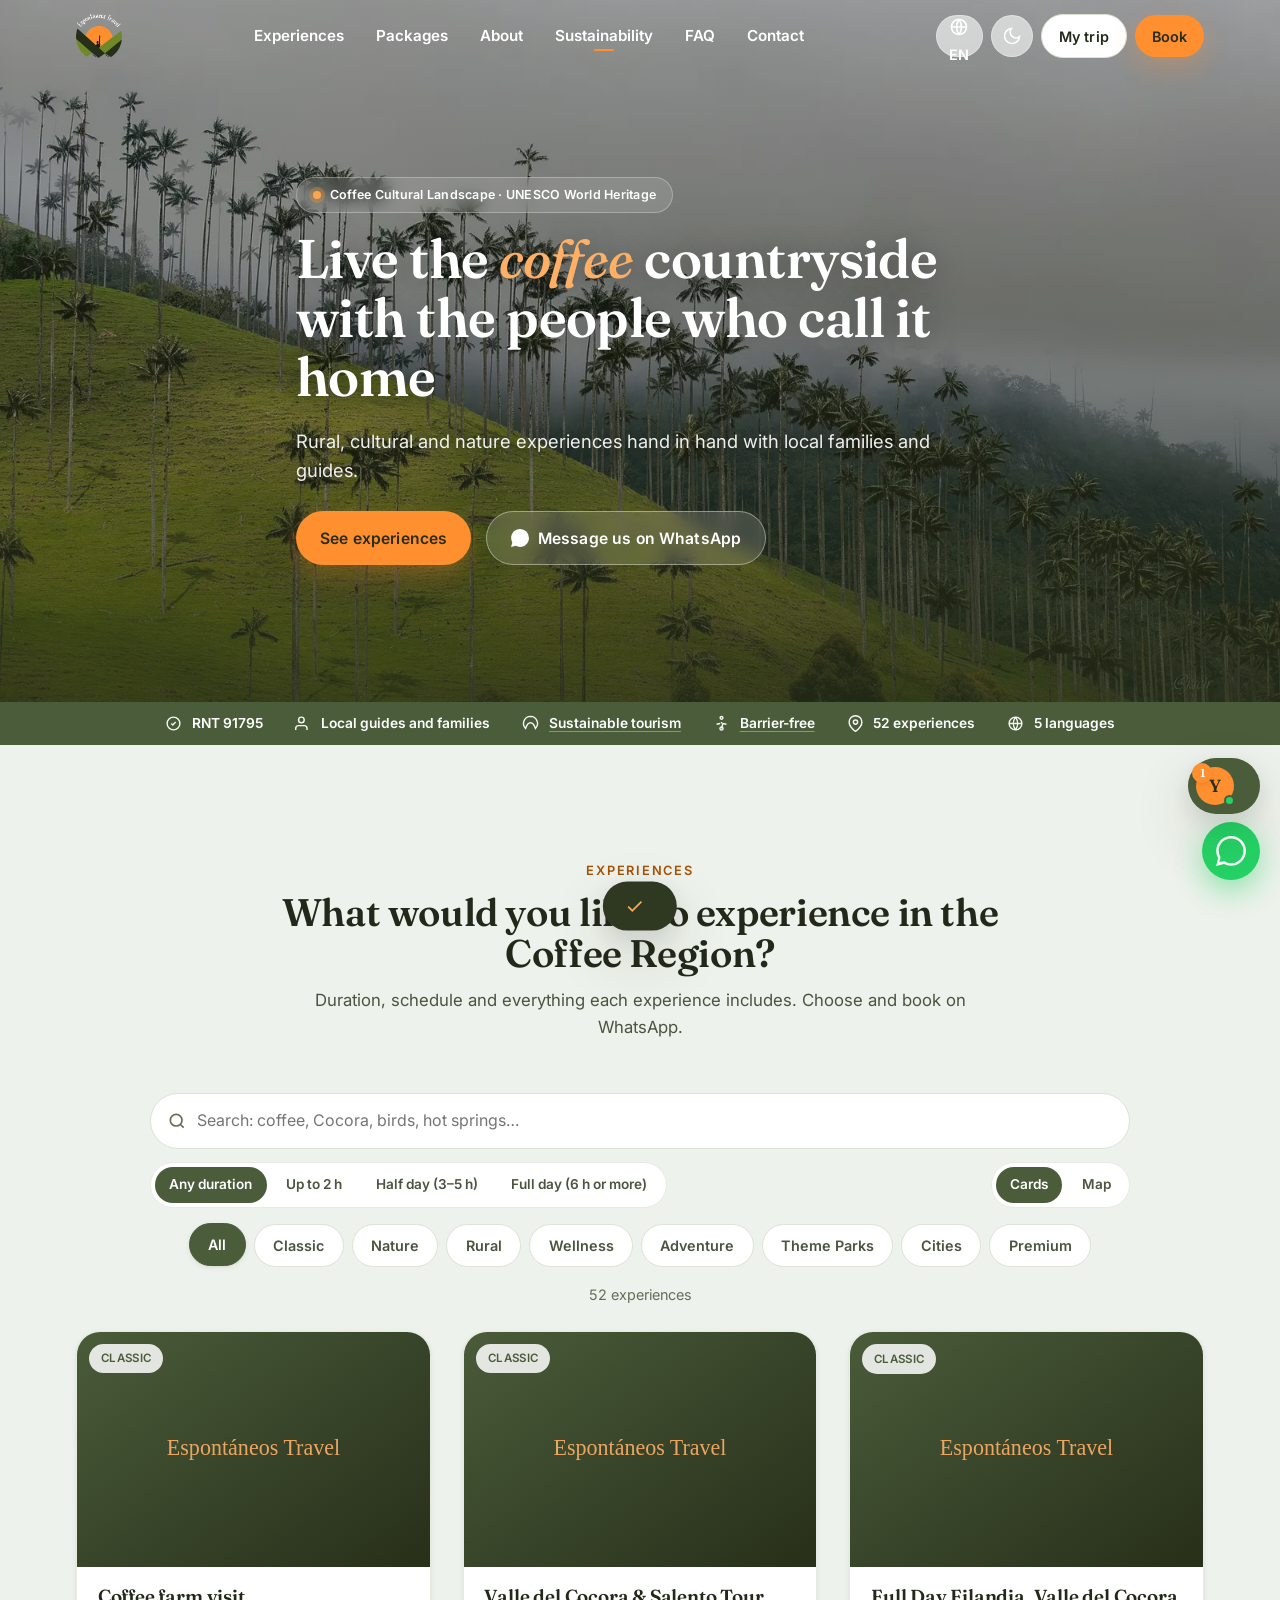
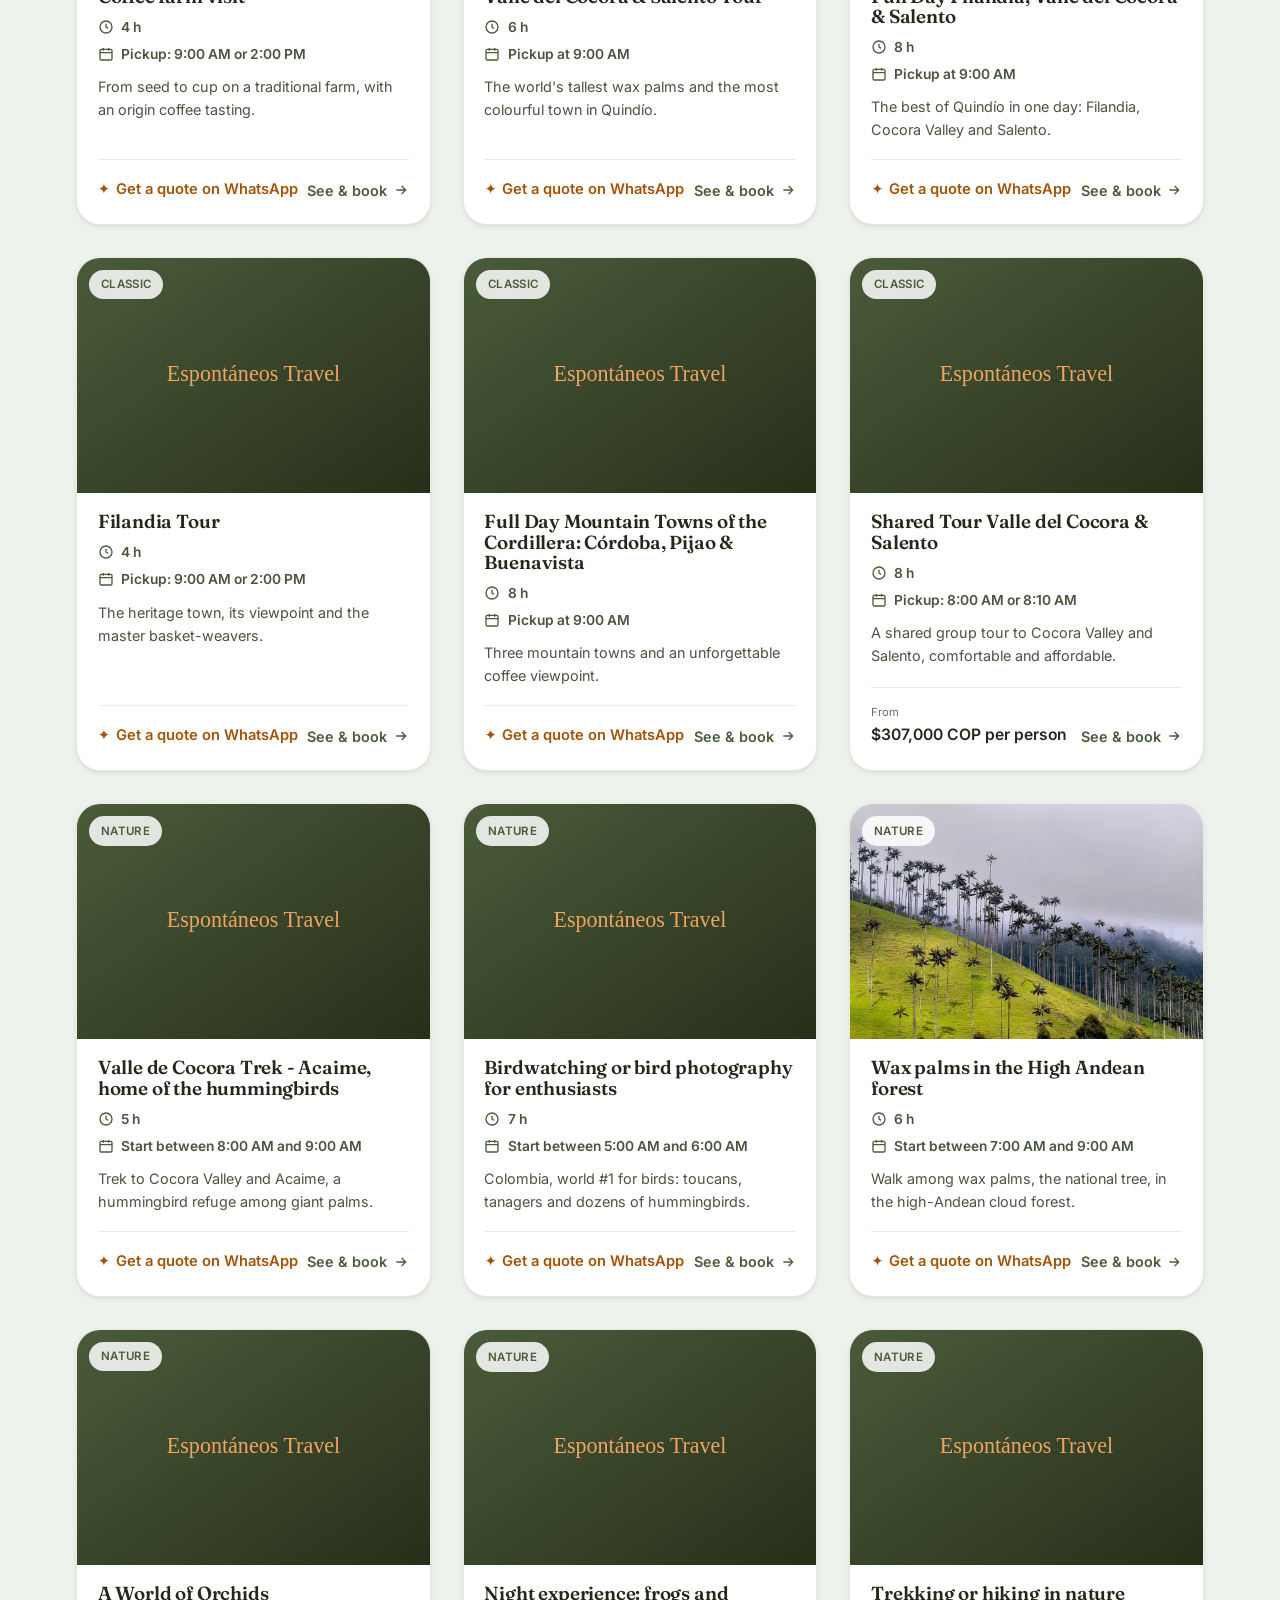
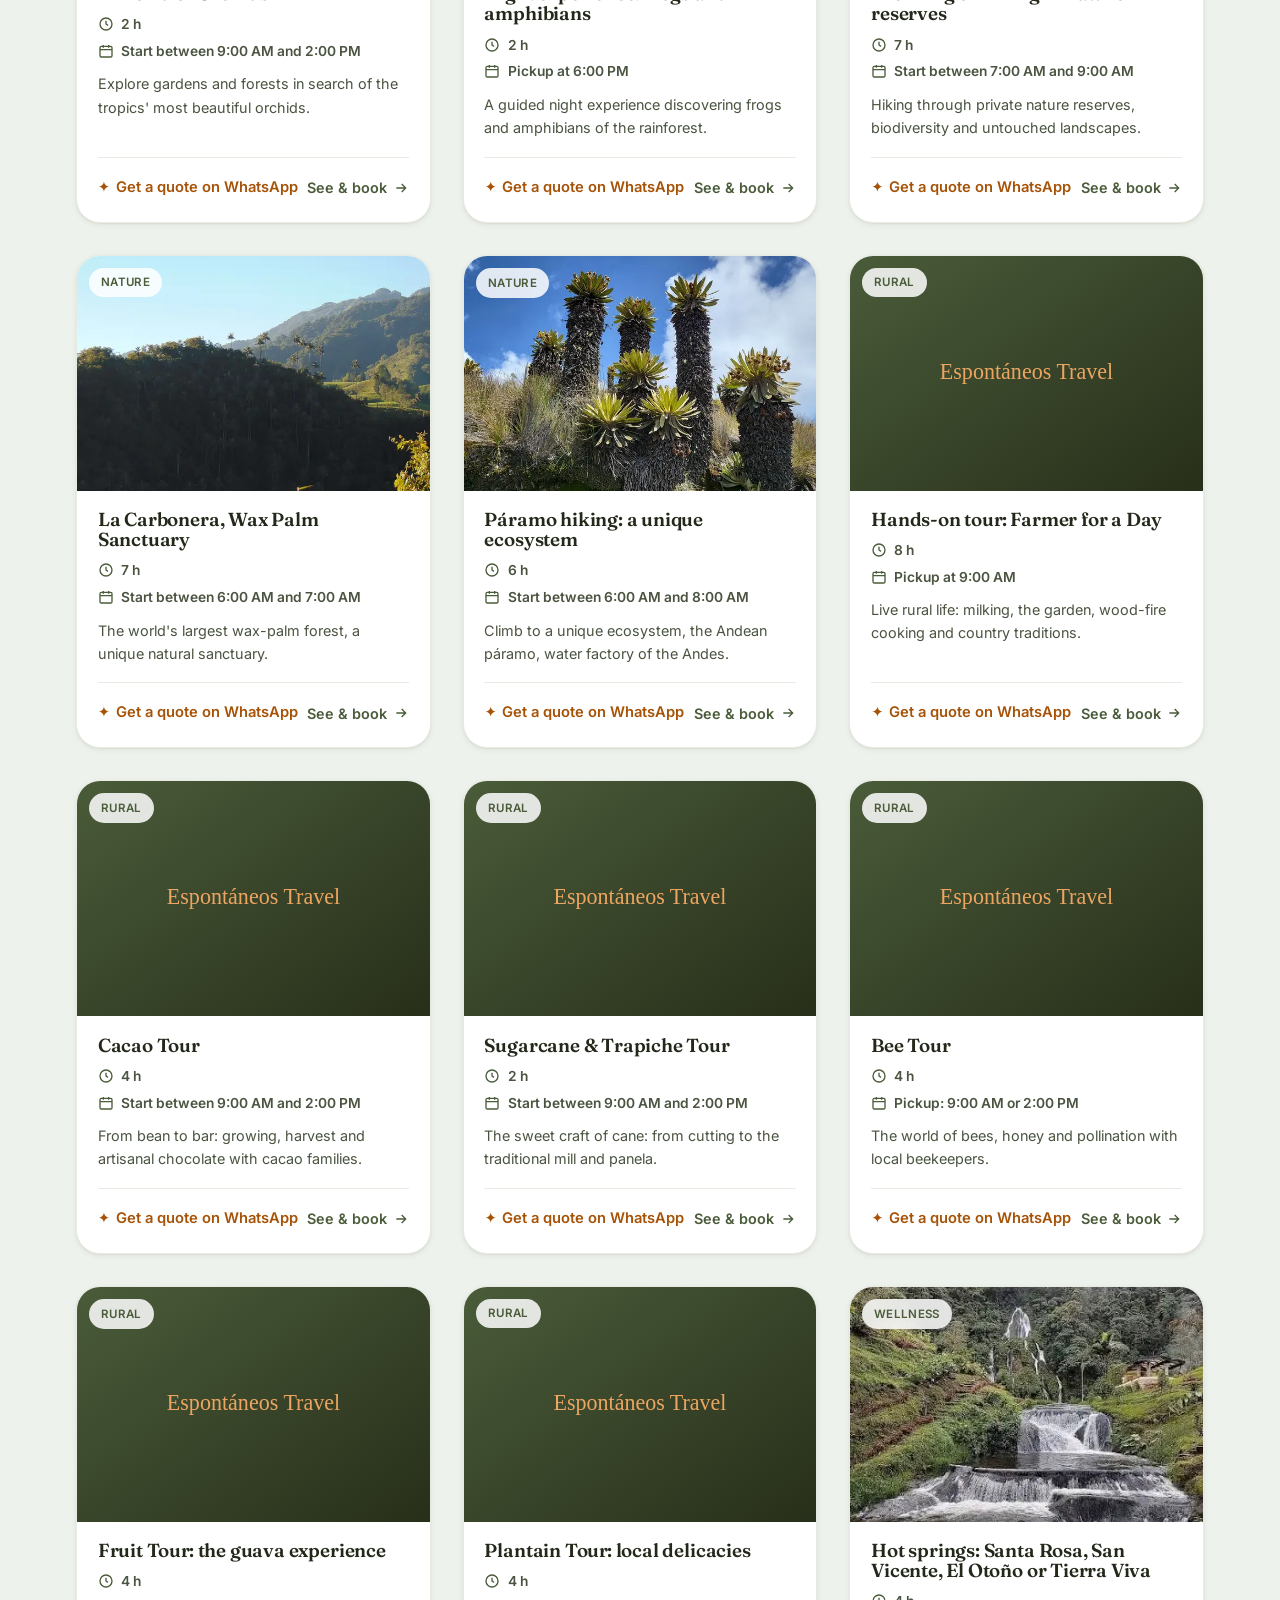
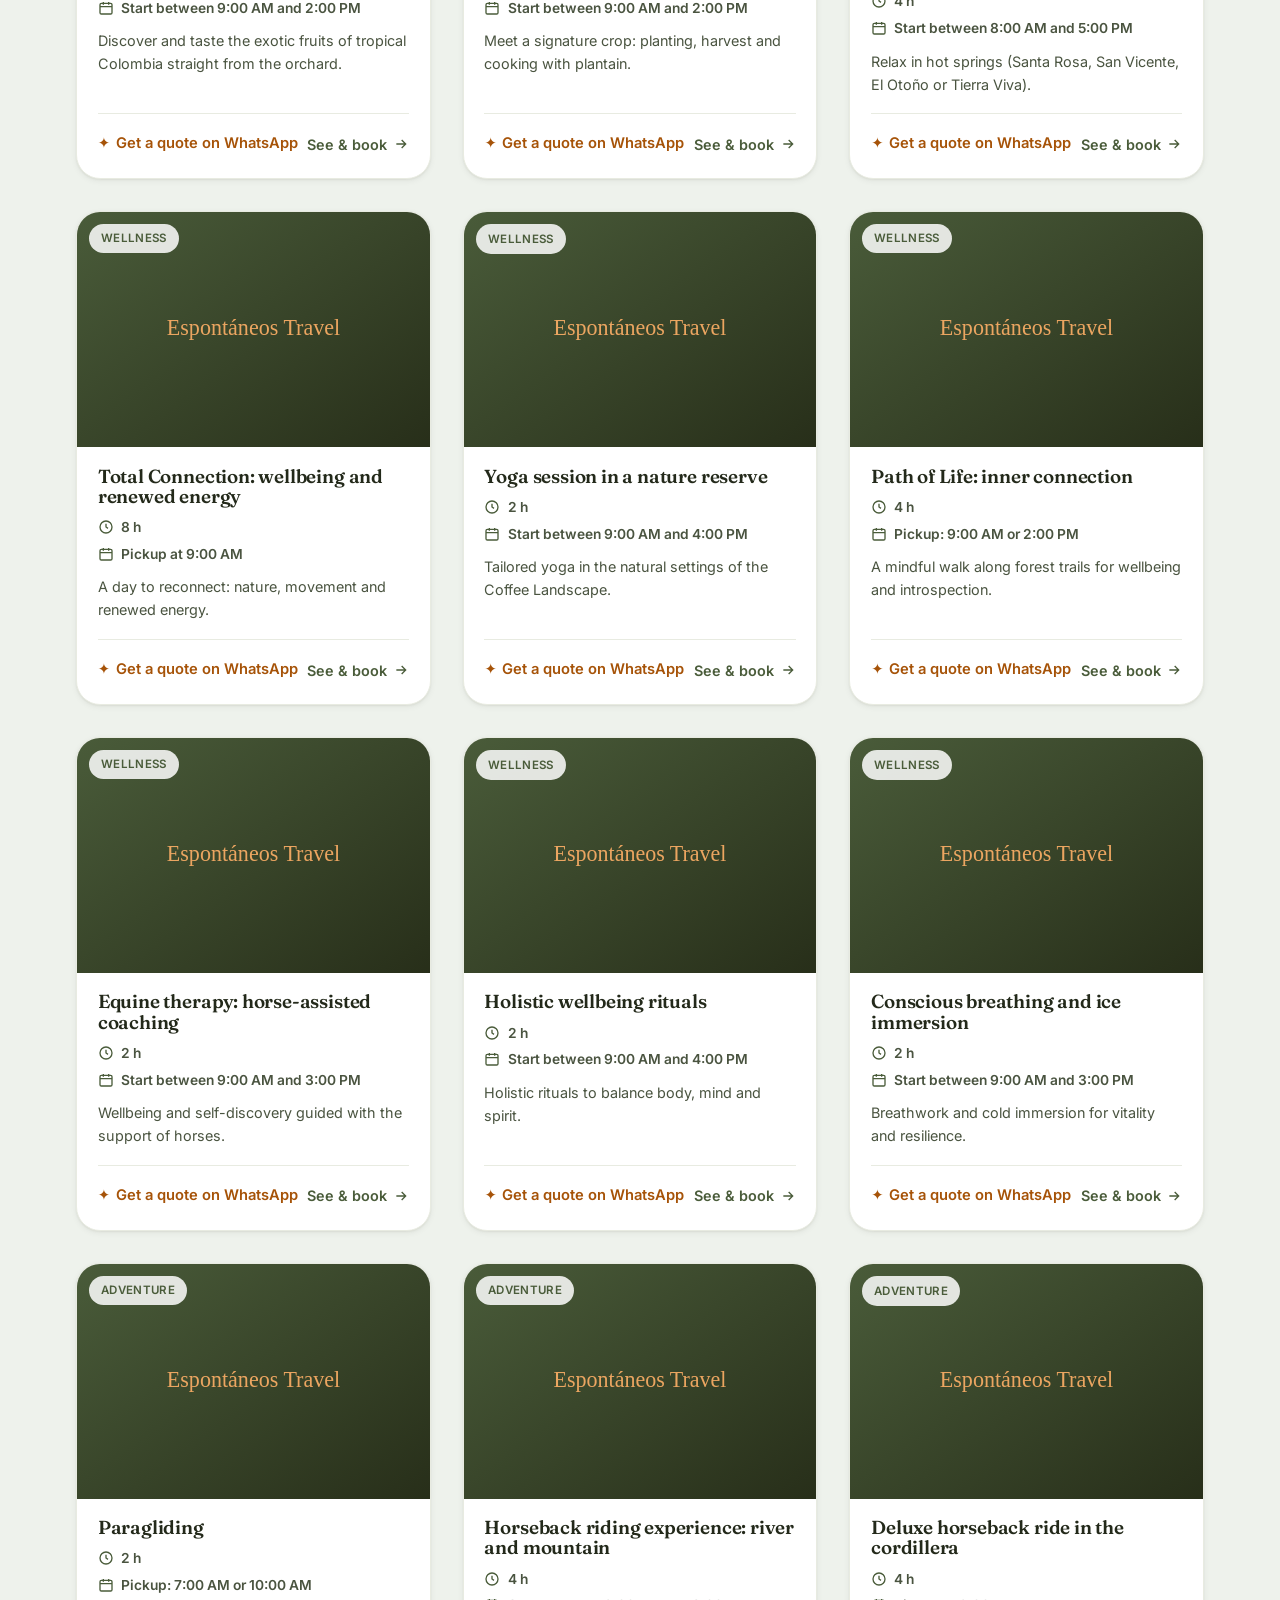
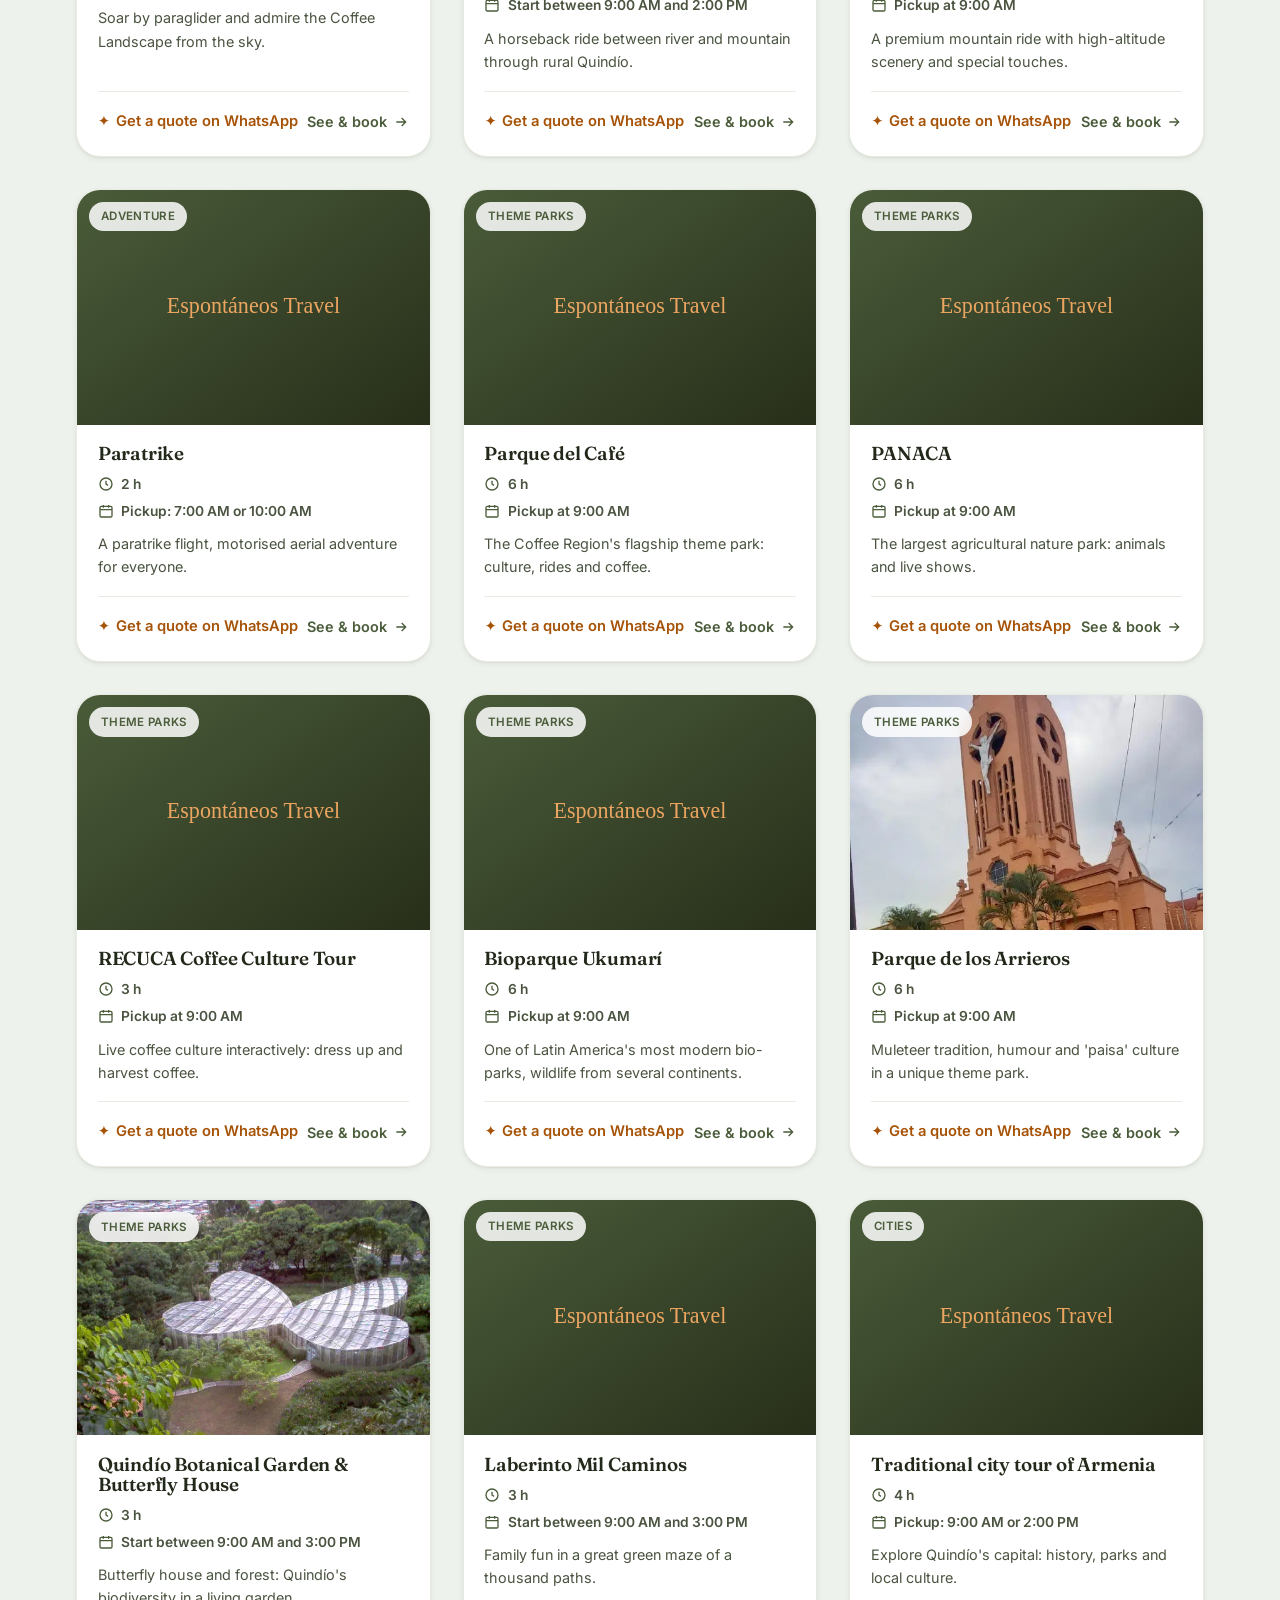
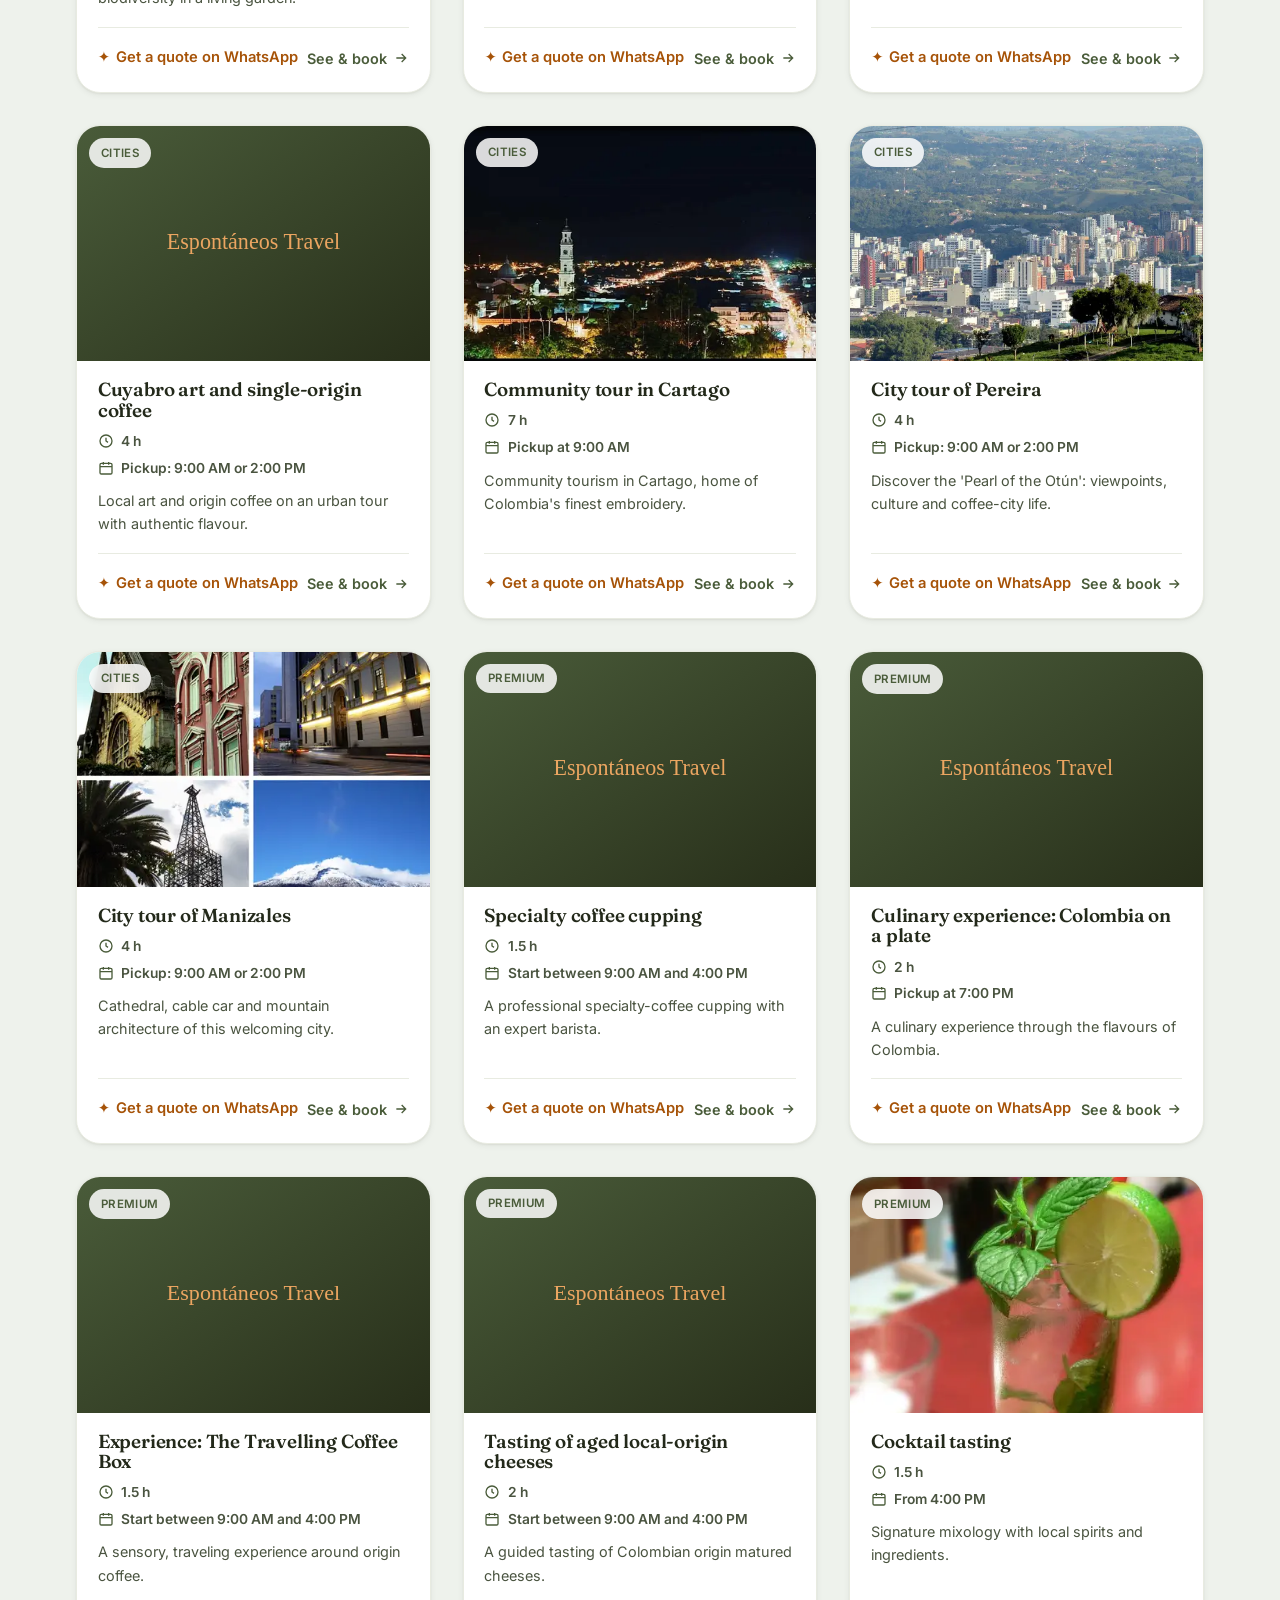
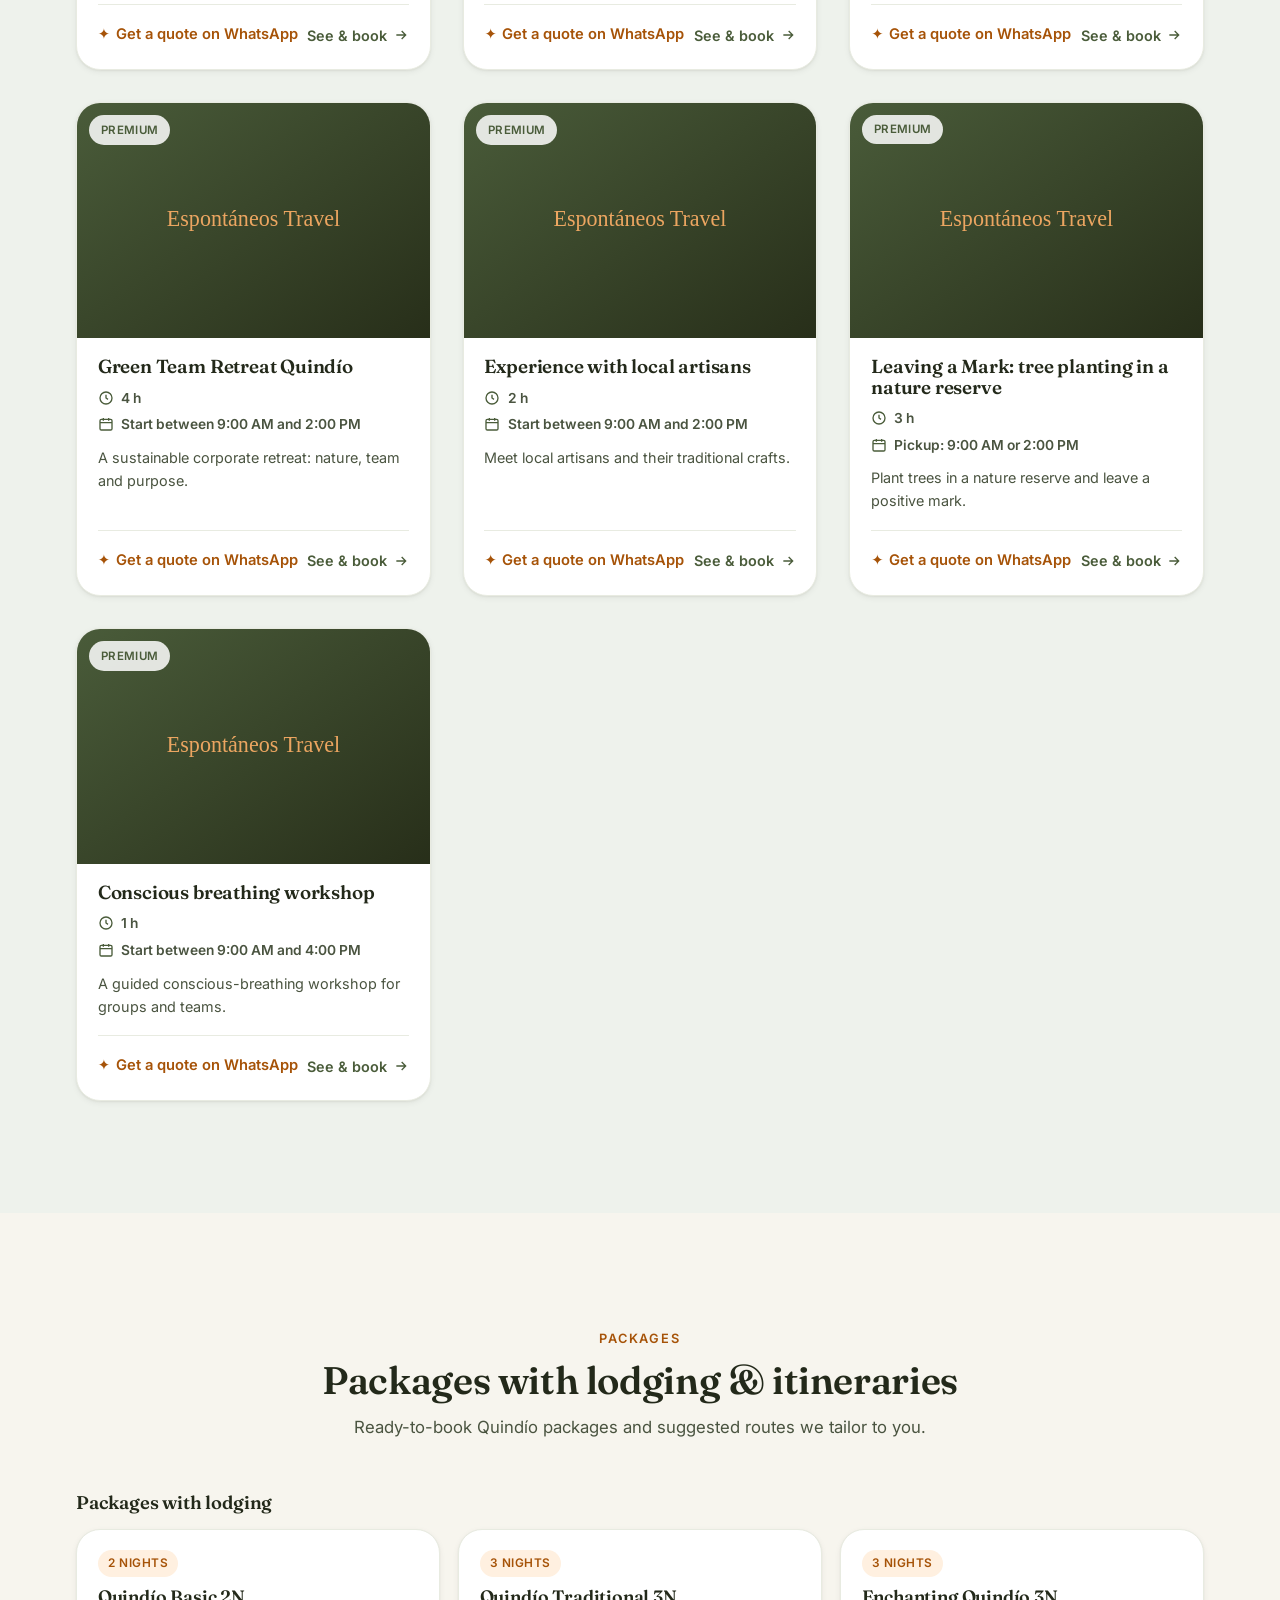
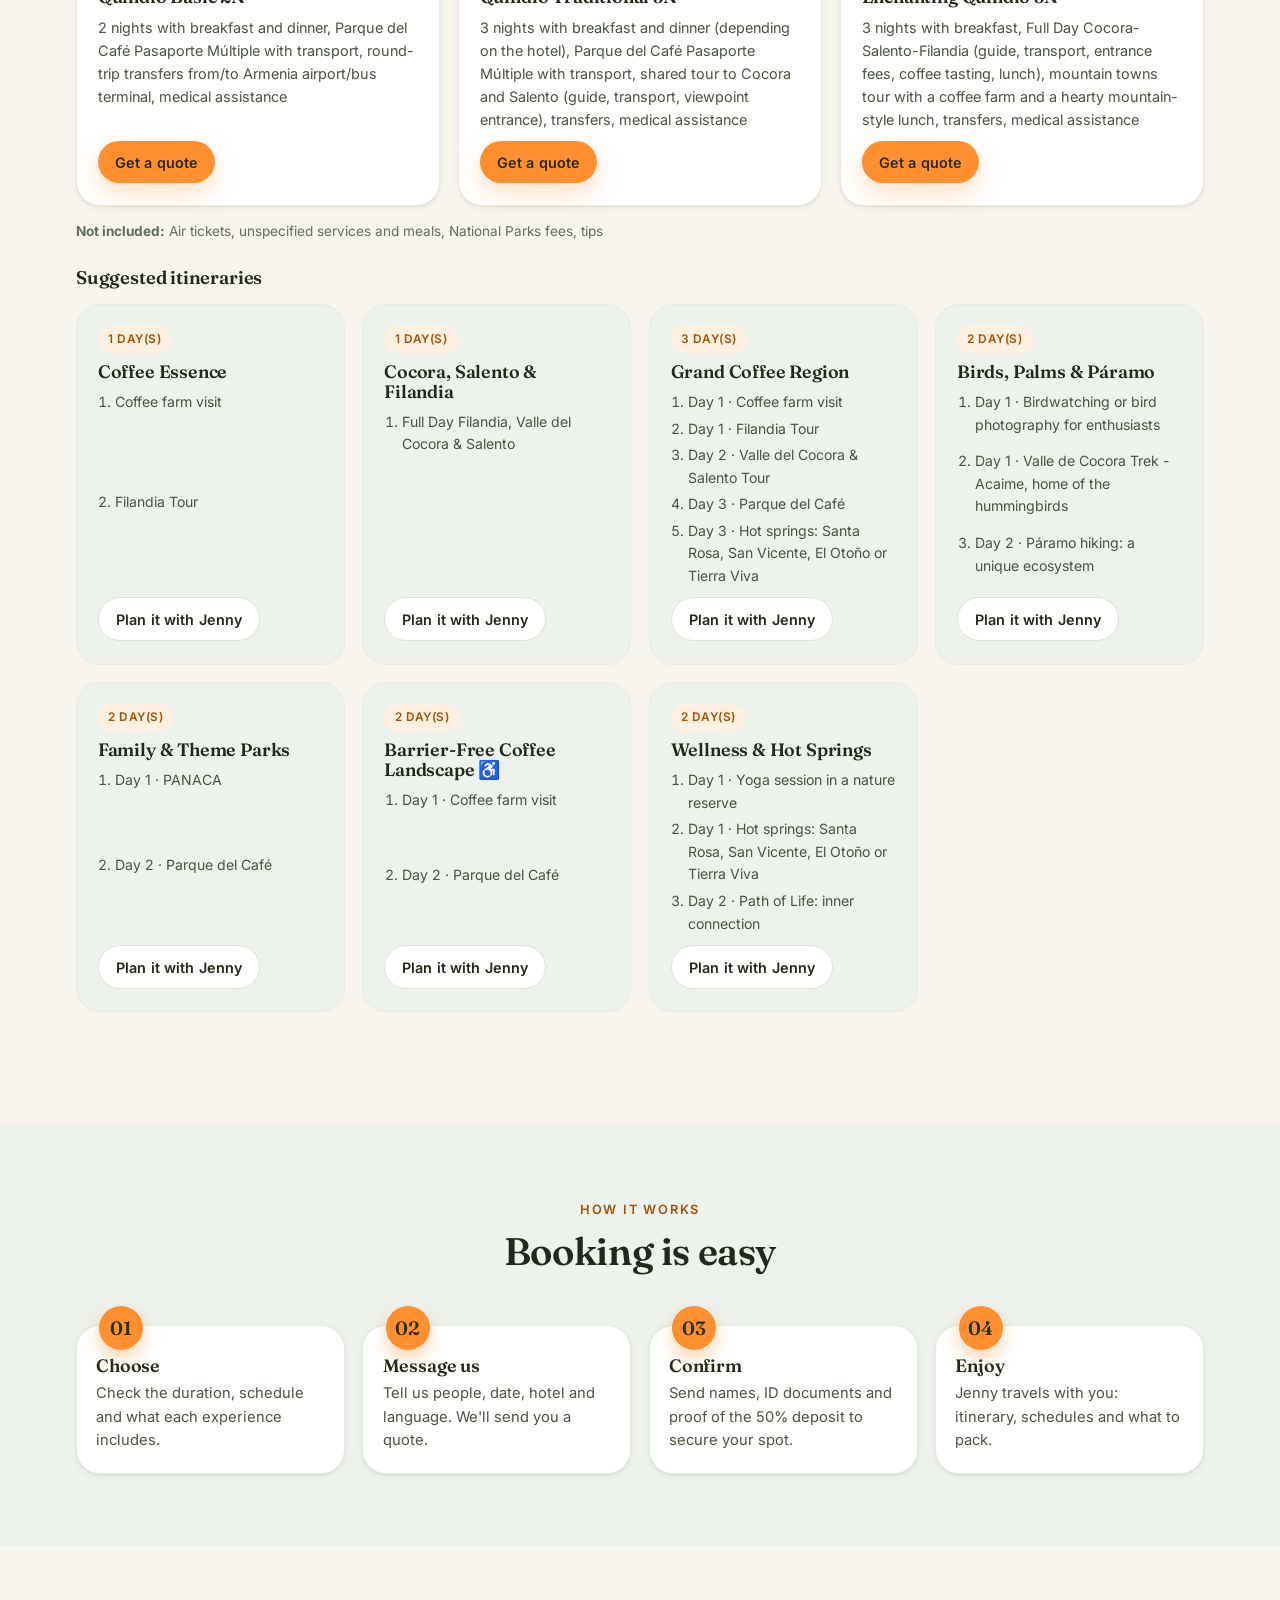
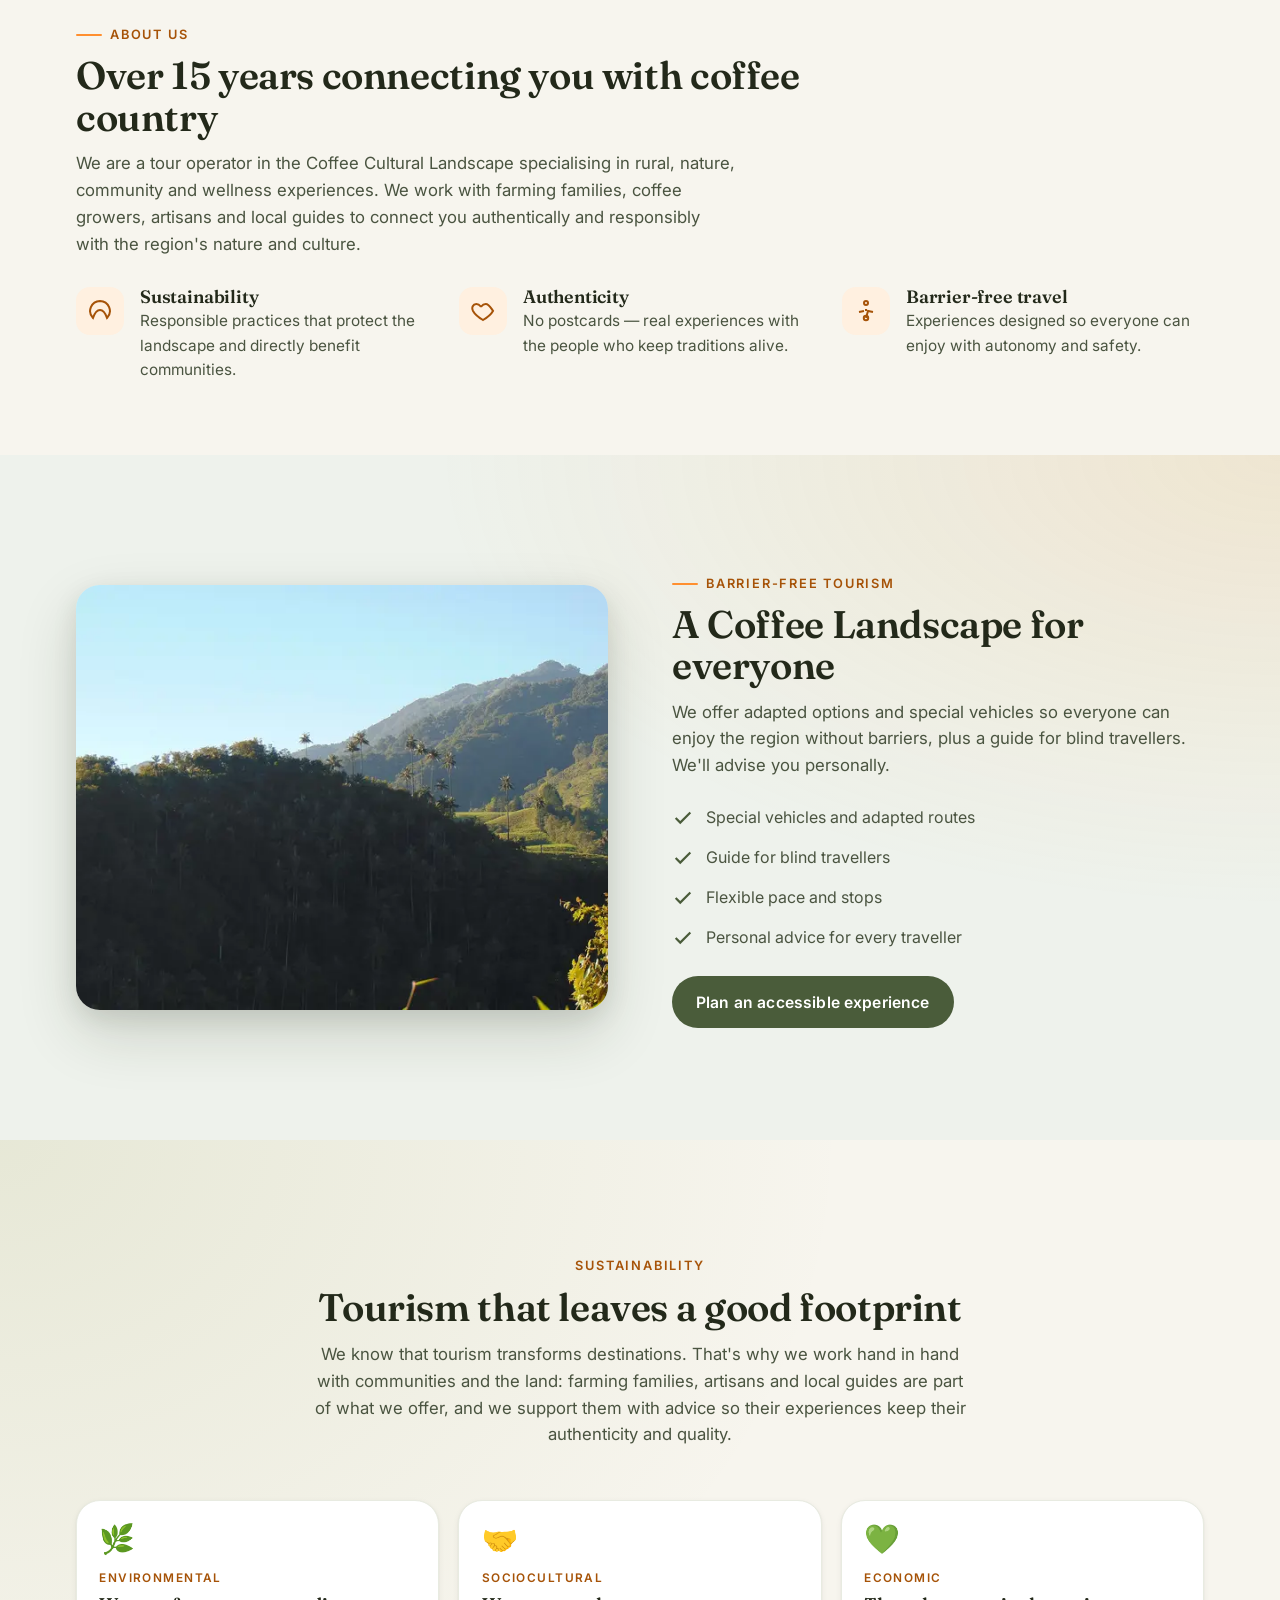
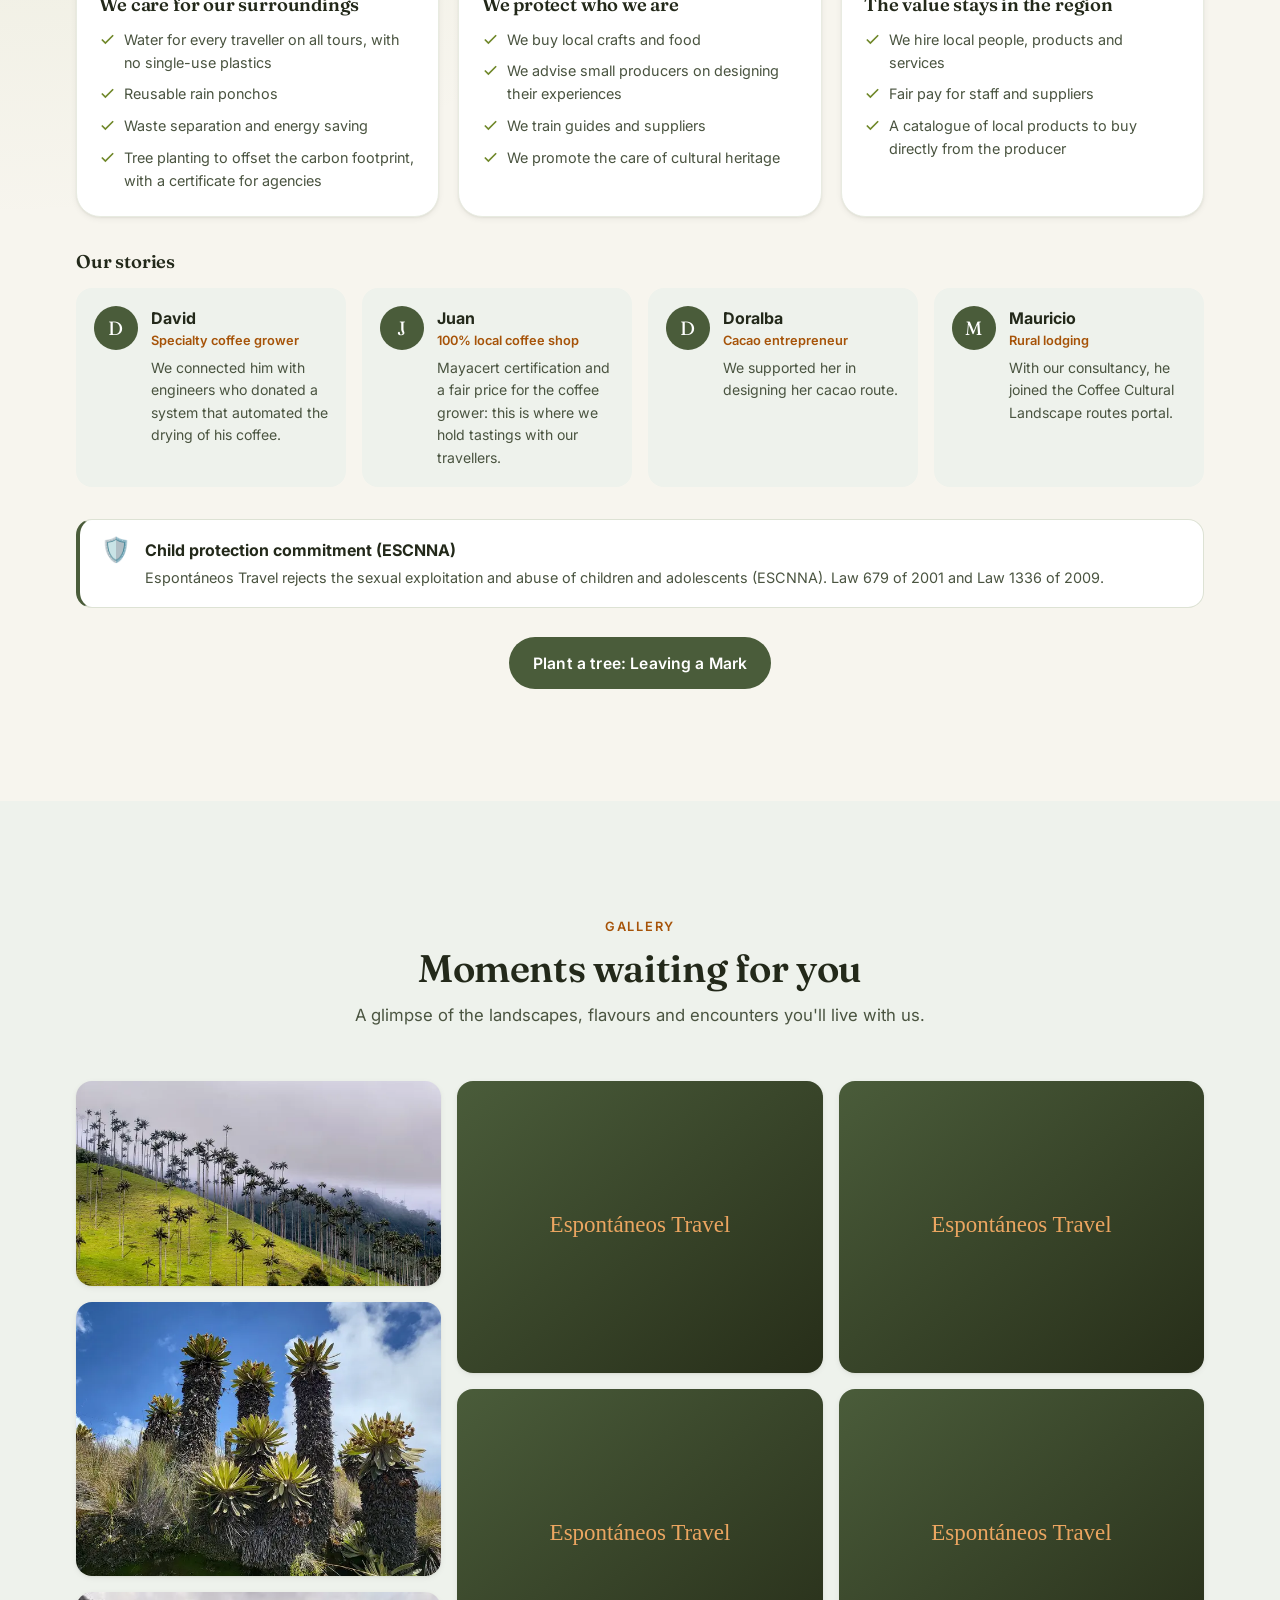
==== commit 732891e9: "Yenny pasa a llamarse Jenny en todo el sitio; WhatsApp 318 720 0023 confirmado Renombra el asistente" ====
--- a/index.html
+++ b/index.html
@@ -1045,43 +1045,43 @@
     <span class="plan-card__tag">1 día(s)</span>
     <h4>Esencia Cafetera</h4>
     <ol class="plan-card__stops"><li>Visita finca cafetera</li><li>Tour Filandia</li></ol>
-    <button class="btn btn--ghost btn--sm" type="button" data-plan-yenny="esencia">Armarlo con Yenny</button>
+    <button class="btn btn--ghost btn--sm" type="button" data-plan-jenny="esencia">Armarlo con Jenny</button>
   </article>
   <article class="plan-card plan-card--soft reveal">
     <span class="plan-card__tag">1 día(s)</span>
     <h4>Cocora, Salento y Filandia</h4>
     <ol class="plan-card__stops"><li>Full Day Filandia, Valle del Cocora y Salento</li></ol>
-    <button class="btn btn--ghost btn--sm" type="button" data-plan-yenny="cocora">Armarlo con Yenny</button>
+    <button class="btn btn--ghost btn--sm" type="button" data-plan-jenny="cocora">Armarlo con Jenny</button>
   </article>
   <article class="plan-card plan-card--soft reveal">
     <span class="plan-card__tag">3 día(s)</span>
     <h4>Gran Eje Cafetero</h4>
     <ol class="plan-card__stops"><li>Día 1 · Visita finca cafetera</li><li>Día 1 · Tour Filandia</li><li>Día 2 · Tour Valle del Cocora y Salento</li><li>Día 3 · Parque del Café</li><li>Día 3 · Aguas termales: Santa Rosa, San Vicente, El Otoño o Tierra Viva</li></ol>
-    <button class="btn btn--ghost btn--sm" type="button" data-plan-yenny="eje3">Armarlo con Yenny</button>
+    <button class="btn btn--ghost btn--sm" type="button" data-plan-jenny="eje3">Armarlo con Jenny</button>
   </article>
   <article class="plan-card plan-card--soft reveal">
     <span class="plan-card__tag">2 día(s)</span>
     <h4>Aves, Palmas y Páramo</h4>
     <ol class="plan-card__stops"><li>Día 1 · Avistamiento o fotografía de aves para aficionados</li><li>Día 1 · Trek Valle de Cocora - Acaime, casa de los colibríes</li><li>Día 2 · Senderismo en el Páramo: ecosistema único</li></ol>
-    <button class="btn btn--ghost btn--sm" type="button" data-plan-yenny="naturaleza">Armarlo con Yenny</button>
+    <button class="btn btn--ghost btn--sm" type="button" data-plan-jenny="naturaleza">Armarlo con Jenny</button>
   </article>
   <article class="plan-card plan-card--soft reveal">
     <span class="plan-card__tag">2 día(s)</span>
     <h4>Familia y Parques</h4>
     <ol class="plan-card__stops"><li>Día 1 · PANACA</li><li>Día 2 · Parque del Café</li></ol>
-    <button class="btn btn--ghost btn--sm" type="button" data-plan-yenny="familia">Armarlo con Yenny</button>
+    <button class="btn btn--ghost btn--sm" type="button" data-plan-jenny="familia">Armarlo con Jenny</button>
   </article>
   <article class="plan-card plan-card--soft reveal">
     <span class="plan-card__tag">2 día(s)</span>
     <h4>Paisaje Cafetero Sin Barreras ♿</h4>
     <ol class="plan-card__stops"><li>Día 1 · Visita finca cafetera</li><li>Día 2 · Parque del Café</li></ol>
-    <button class="btn btn--ghost btn--sm" type="button" data-plan-yenny="sinbarreras">Armarlo con Yenny</button>
+    <button class="btn btn--ghost btn--sm" type="button" data-plan-jenny="sinbarreras">Armarlo con Jenny</button>
   </article>
   <article class="plan-card plan-card--soft reveal">
     <span class="plan-card__tag">2 día(s)</span>
     <h4>Bienestar y Termales</h4>
     <ol class="plan-card__stops"><li>Día 1 · Sesión de yoga en reserva natural</li><li>Día 1 · Aguas termales: Santa Rosa, San Vicente, El Otoño o Tierra Viva</li><li>Día 2 · Sendero de la Vida: conexión interior</li></ol>
-    <button class="btn btn--ghost btn--sm" type="button" data-plan-yenny="bienestar">Armarlo con Yenny</button>
+    <button class="btn btn--ghost btn--sm" type="button" data-plan-jenny="bienestar">Armarlo con Jenny</button>
   </article>
 </div>
 <!-- BUILD:planes:end -->
@@ -1100,7 +1100,7 @@
       <li class="step reveal" data-delay="1"><span class="step__num"></span><h3 data-i18n="step1_t">Elige</h3><p data-i18n="step1_d">Mira la duración, el horario y qué incluye cada experiencia.</p></li>
       <li class="step reveal" data-delay="2"><span class="step__num"></span><h3 data-i18n="step2_t">Escríbenos</h3><p data-i18n="step2_d">Cuéntanos personas, fecha, hotel e idioma. Te enviamos la cotización.</p></li>
       <li class="step reveal" data-delay="3"><span class="step__num"></span><h3 data-i18n="step3_t">Confirma</h3><p data-i18n="step3_d">Envía nombres, documentos y el soporte del anticipo del 50% para garantizar tu cupo.</p></li>
-      <li class="step reveal" data-delay="4"><span class="step__num"></span><h3 data-i18n="step4_t">Vive</h3><p data-i18n="step4_d">Yenny te acompaña en el viaje con tu itinerario, horarios y qué llevar.</p></li>
+      <li class="step reveal" data-delay="4"><span class="step__num"></span><h3 data-i18n="step4_t">Vive</h3><p data-i18n="step4_d">Jenny te acompaña en el viaje con tu itinerario, horarios y qué llevar.</p></li>
     </ol>
   </div>
 </section>
@@ -1229,7 +1229,7 @@
     <div class="section-head center reveal">
       <span class="eyebrow" data-i18n="faq_eyebrow">Preguntas frecuentes</span>
       <h2 class="section-title" data-i18n="faq_title">Resolvemos tus dudas</h2>
-      <p class="section-sub" data-i18n="faq_sub">Respuestas de Yenny, nuestra asistente. ¿Algo más? Escríbenos.</p>
+      <p class="section-sub" data-i18n="faq_sub">Respuestas de Jenny, nuestra asistente. ¿Algo más? Escríbenos.</p>
     </div>
     <div class="faq" id="faq-list">
 <!-- BUILD:faq:start -->
@@ -1448,7 +1448,7 @@
 <script src="js/i18n.js"></script>
 <script src="js/i18n-2026.js"></script>
 <script src="js/img-local.js"></script>
-<script src="js/yenny-data.js"></script>
+<script src="js/jenny-data.js"></script>
 <script src="js/render.js"></script>
 <script src="js/main.js"></script>
 <script src="js/plans.js"></script>
--- a/css/styles.css
+++ b/css/styles.css
@@ -610,7 +610,7 @@
 .espo-chip--primary:hover { color: #fff; }
 .espo-foot { flex: none; padding: .45rem; text-align: center; font-size: .68rem; color: var(--text-muted); background: var(--bg-elev); border-top: 1px solid var(--border-soft); }
 
-/* Formulario de datos dentro del chat de Yenny */
+/* Formulario de datos dentro del chat de Jenny */
 .espo-form { align-self: stretch; display: grid; gap: .5rem; padding: .8rem; background: var(--card); border: 1px solid var(--border-soft); border-radius: 16px; box-shadow: var(--shadow-sm); animation: espoIn .35s var(--ease-out) both; }
 .espo-form label { display: grid; gap: .2rem; font-size: .78rem; font-weight: 600; color: var(--text-soft); }
 .espo-form input:not([type="checkbox"]) { width: 100%; min-width: 0; padding: .5rem .6rem; border: 1.5px solid var(--border); border-radius: var(--r-sm); background: var(--bg); color: var(--text); font: inherit; font-size: .9rem; font-weight: 400; }
@@ -900,7 +900,7 @@
   .header__actions .btn--primary { padding: .5rem .8rem; }
 }
 
-/* Yenny: campo de pregunta libre y selector de idioma del guía */
+/* Jenny: campo de pregunta libre y selector de idioma del guía */
 .espo-ask { flex: none; display: flex; gap: .4rem; padding: .5rem .6rem; border-top: 1px solid var(--border-soft); background: var(--bg-elev); }
 .espo-ask input { flex: 1; min-width: 0; padding: .55rem .8rem; border: 1.5px solid var(--border); border-radius: var(--r-pill); background: var(--bg); color: var(--text); font: inherit; font-size: .9rem; }
 .espo-ask input:focus { outline: none; border-color: var(--brand); box-shadow: var(--ring); }
@@ -929,12 +929,12 @@
 .footer--slim { padding-block: 1.5rem; }
 .footer--slim .footer__bottom { padding-top: 0; }
 
-/* Yenny: consentimiento de datos en el formulario del chat */
+/* Jenny: consentimiento de datos en el formulario del chat */
 .espo-form__consent { font-size: .78rem; }
 .espo-form__consent a { color: var(--brand); text-decoration: underline; }
 
 /* Revisión previa a publicar */
-.totop { bottom: 152px; right: 26px; }                        /* no queda debajo del botón de Yenny */
+.totop { bottom: 152px; right: 26px; }                        /* no queda debajo del botón de Jenny */
 @media (max-width: 480px) { .totop { bottom: 142px; } }
 .toast__link { color: var(--sun-300); text-decoration: underline; font-weight: 600; margin-left: .3rem; }
 @media (max-width: 420px) { .c-top .brand__text { display: none; } }   /* encabezado del conserje a 360 px */
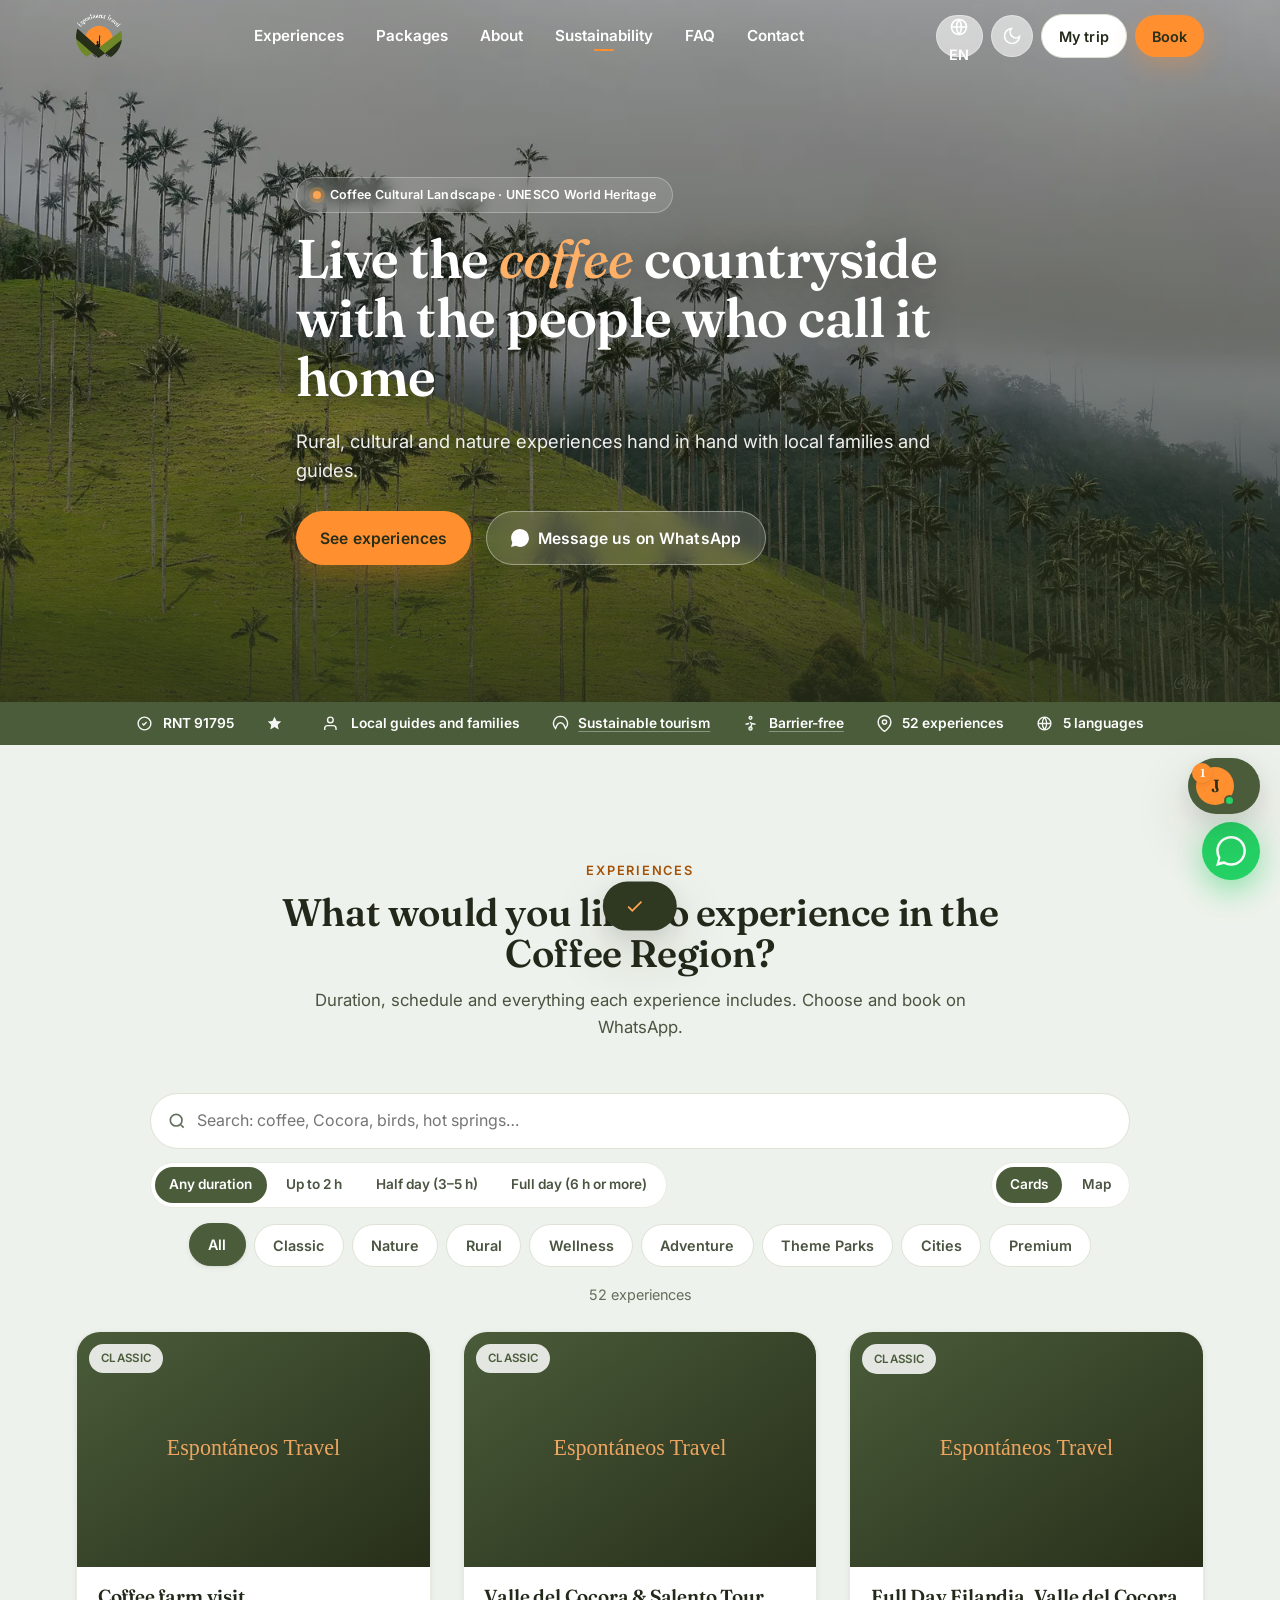
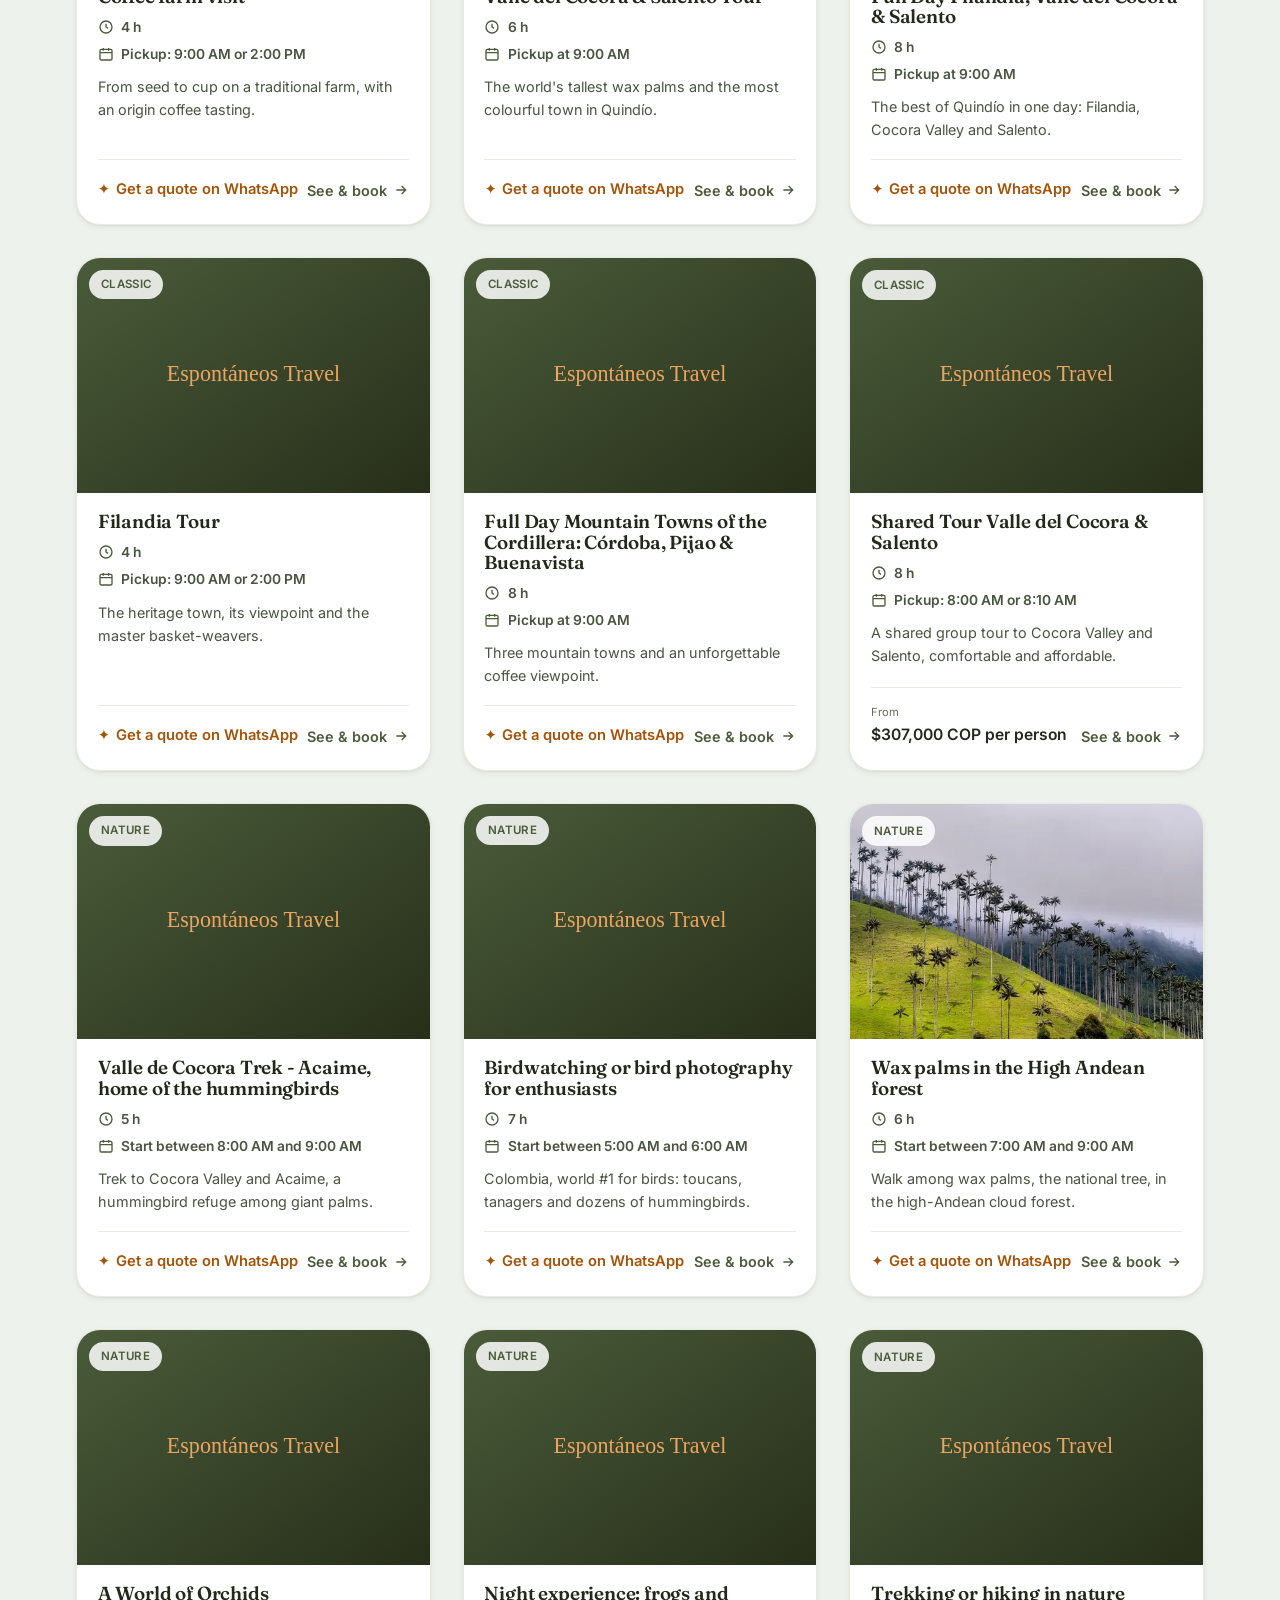
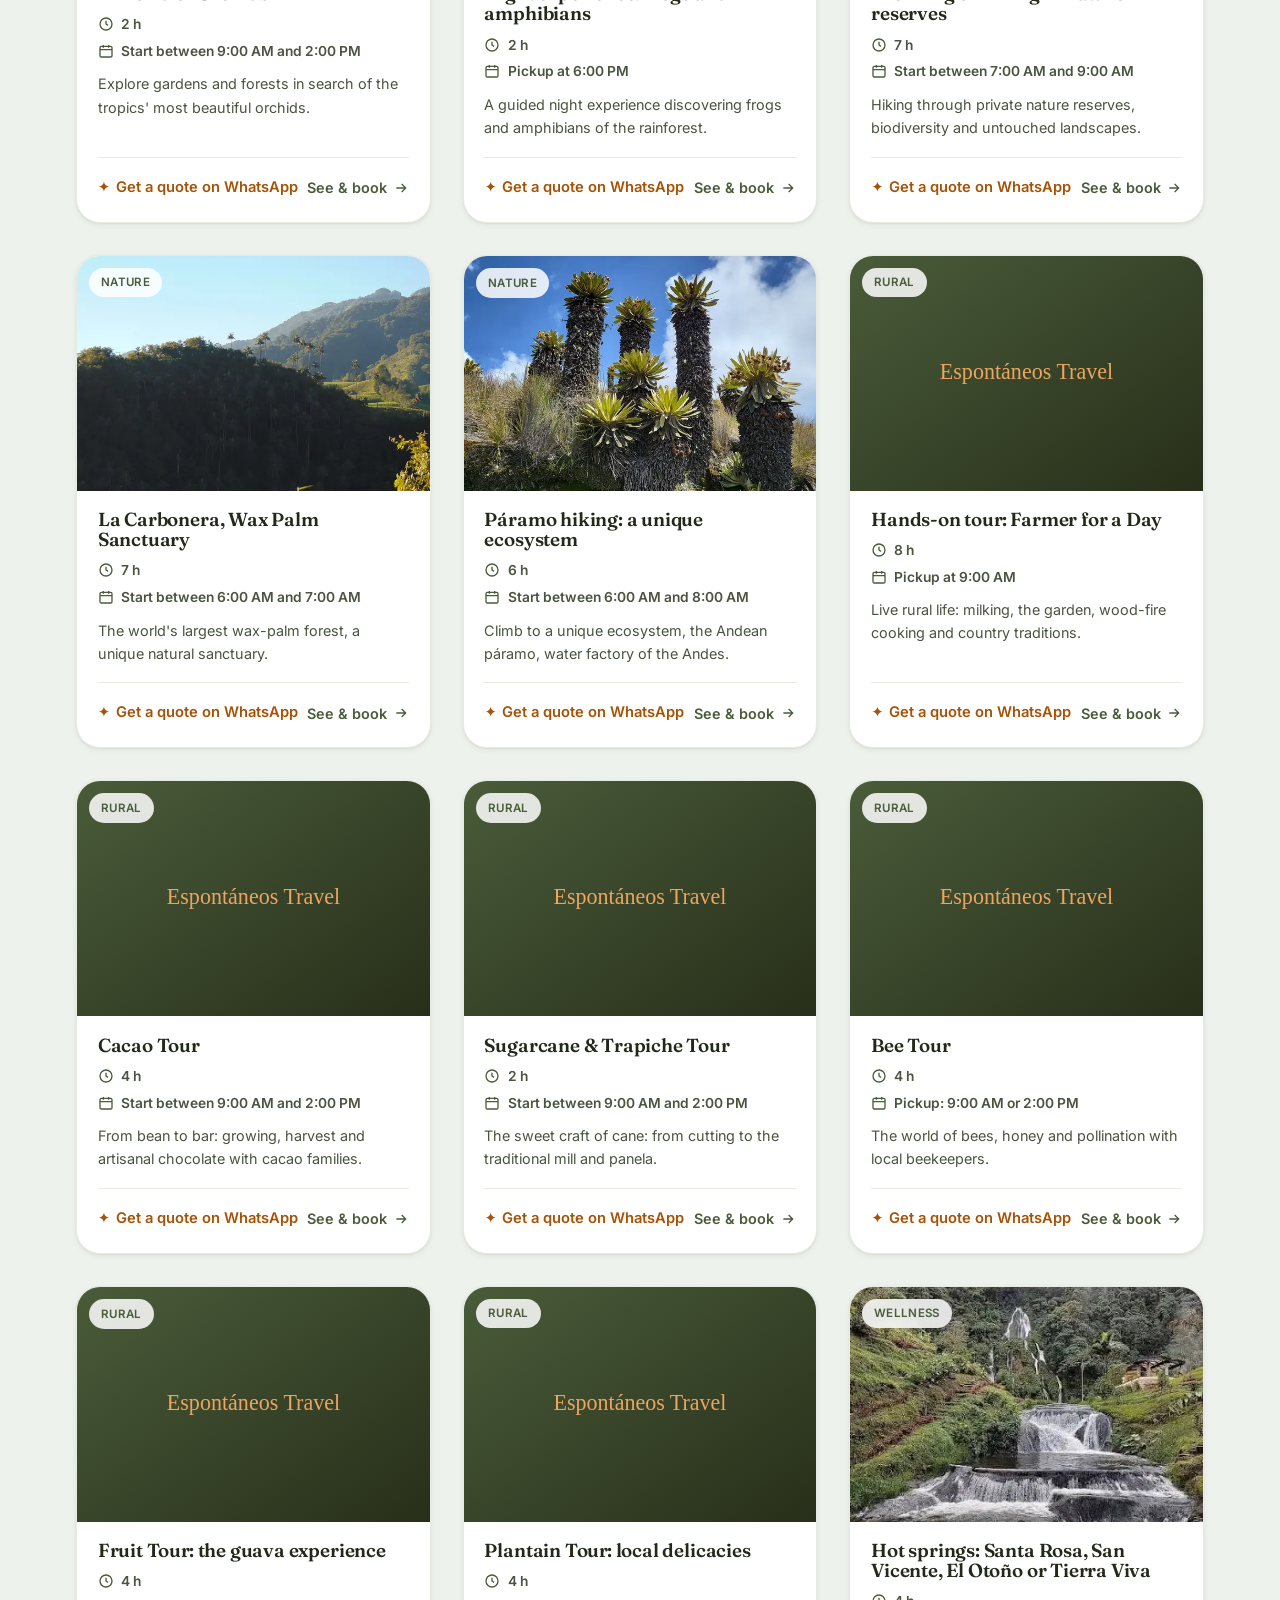
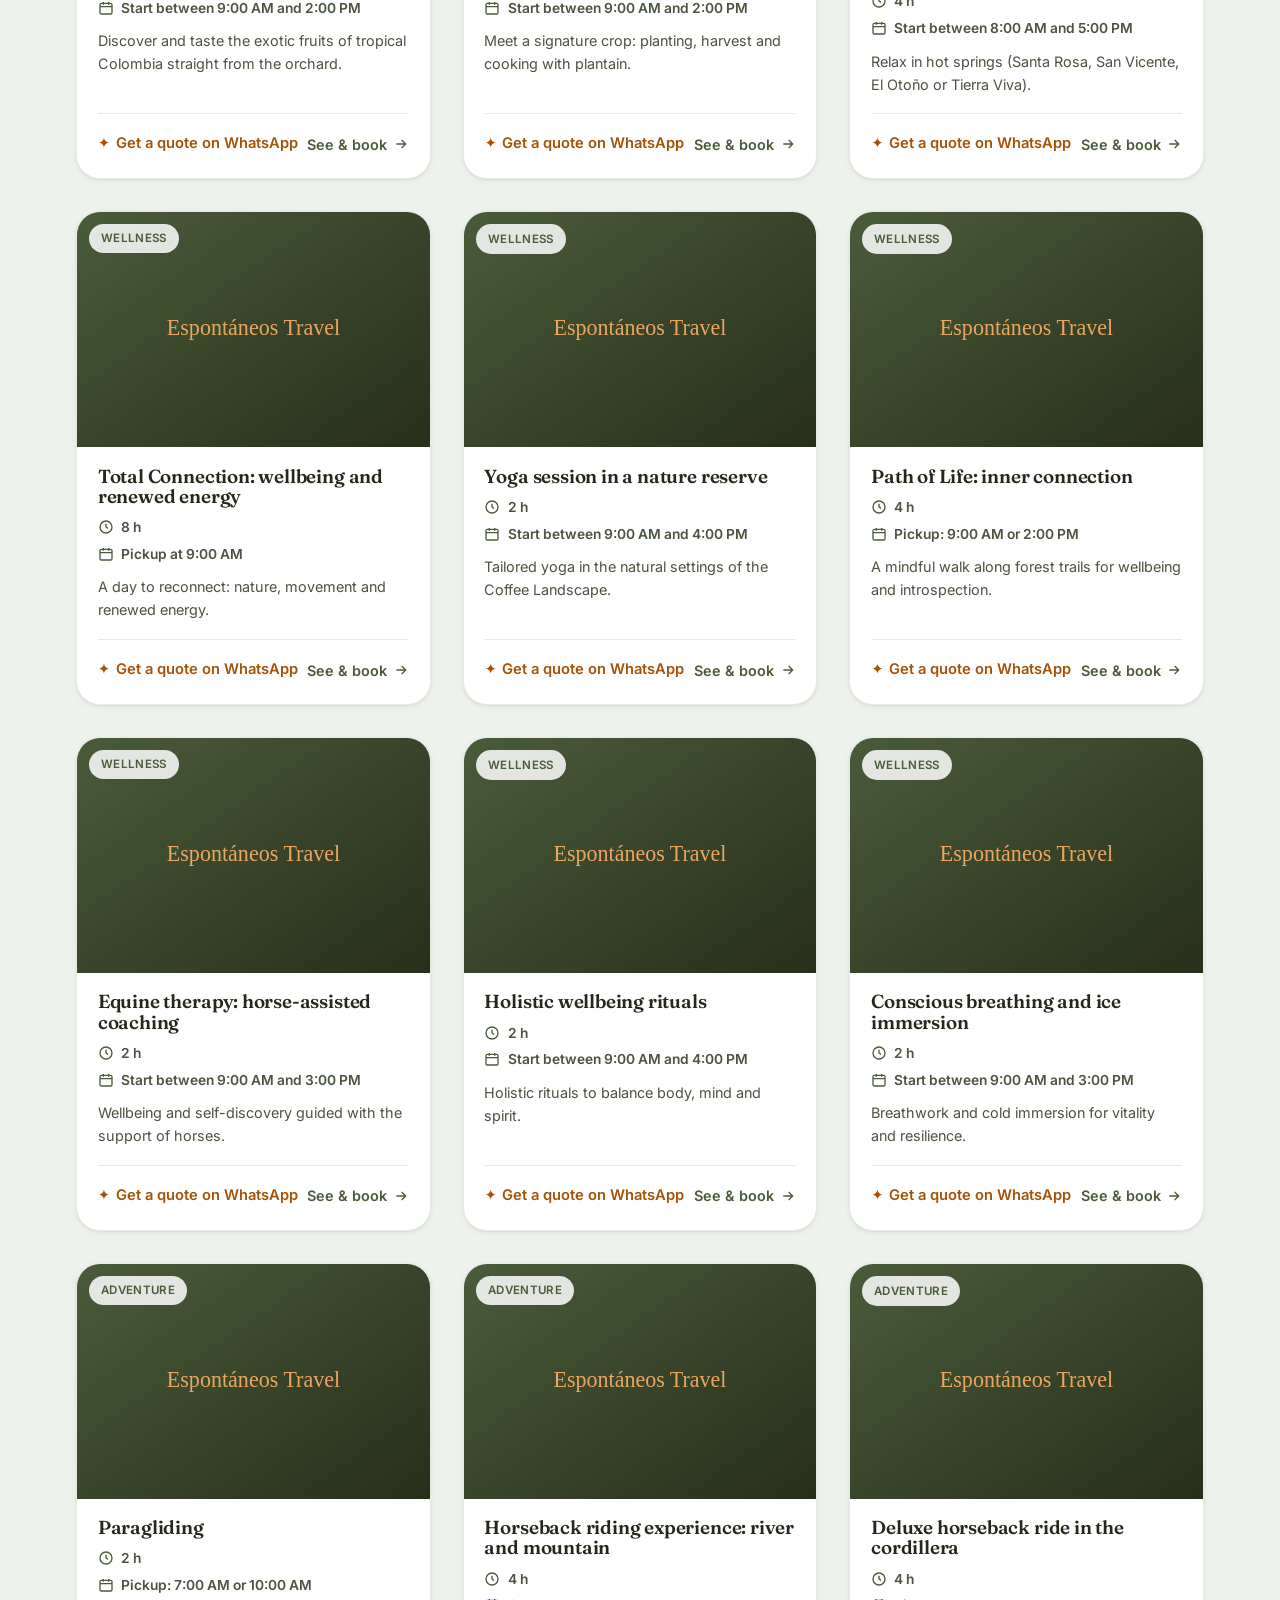
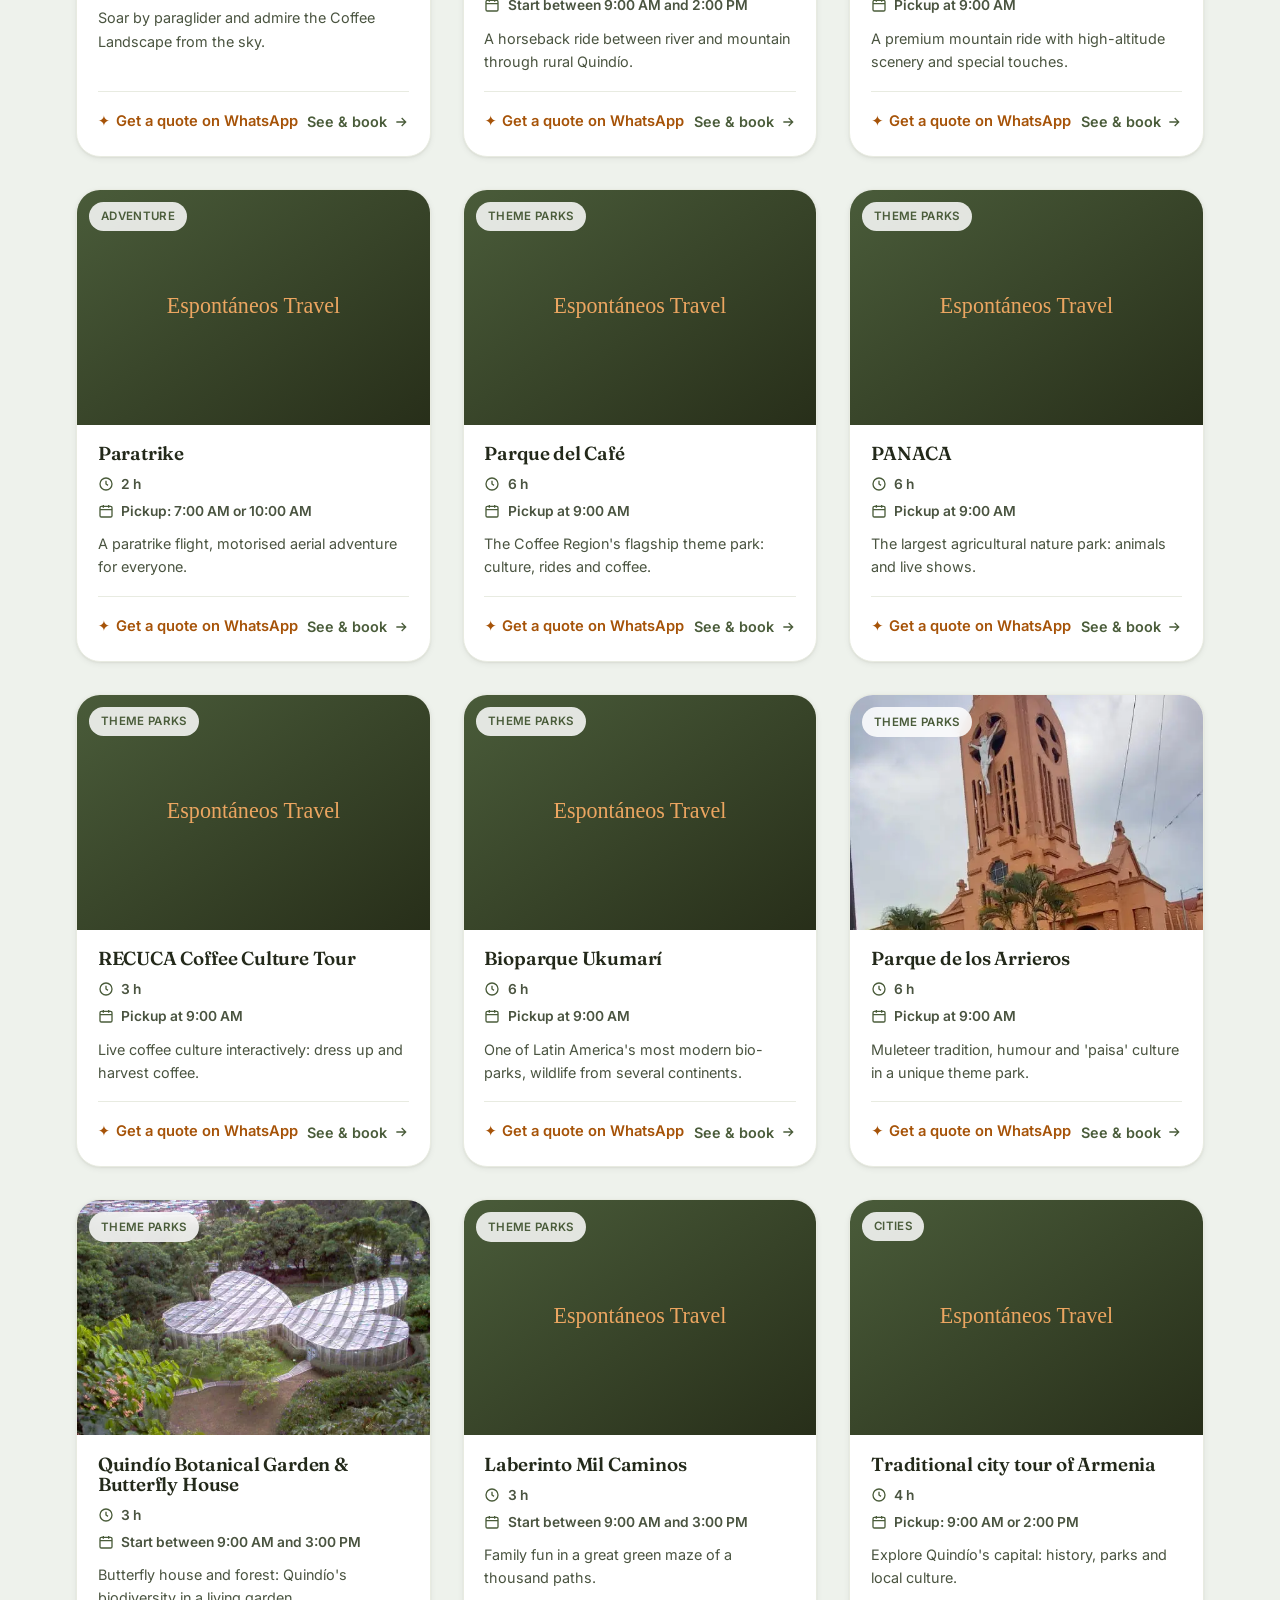
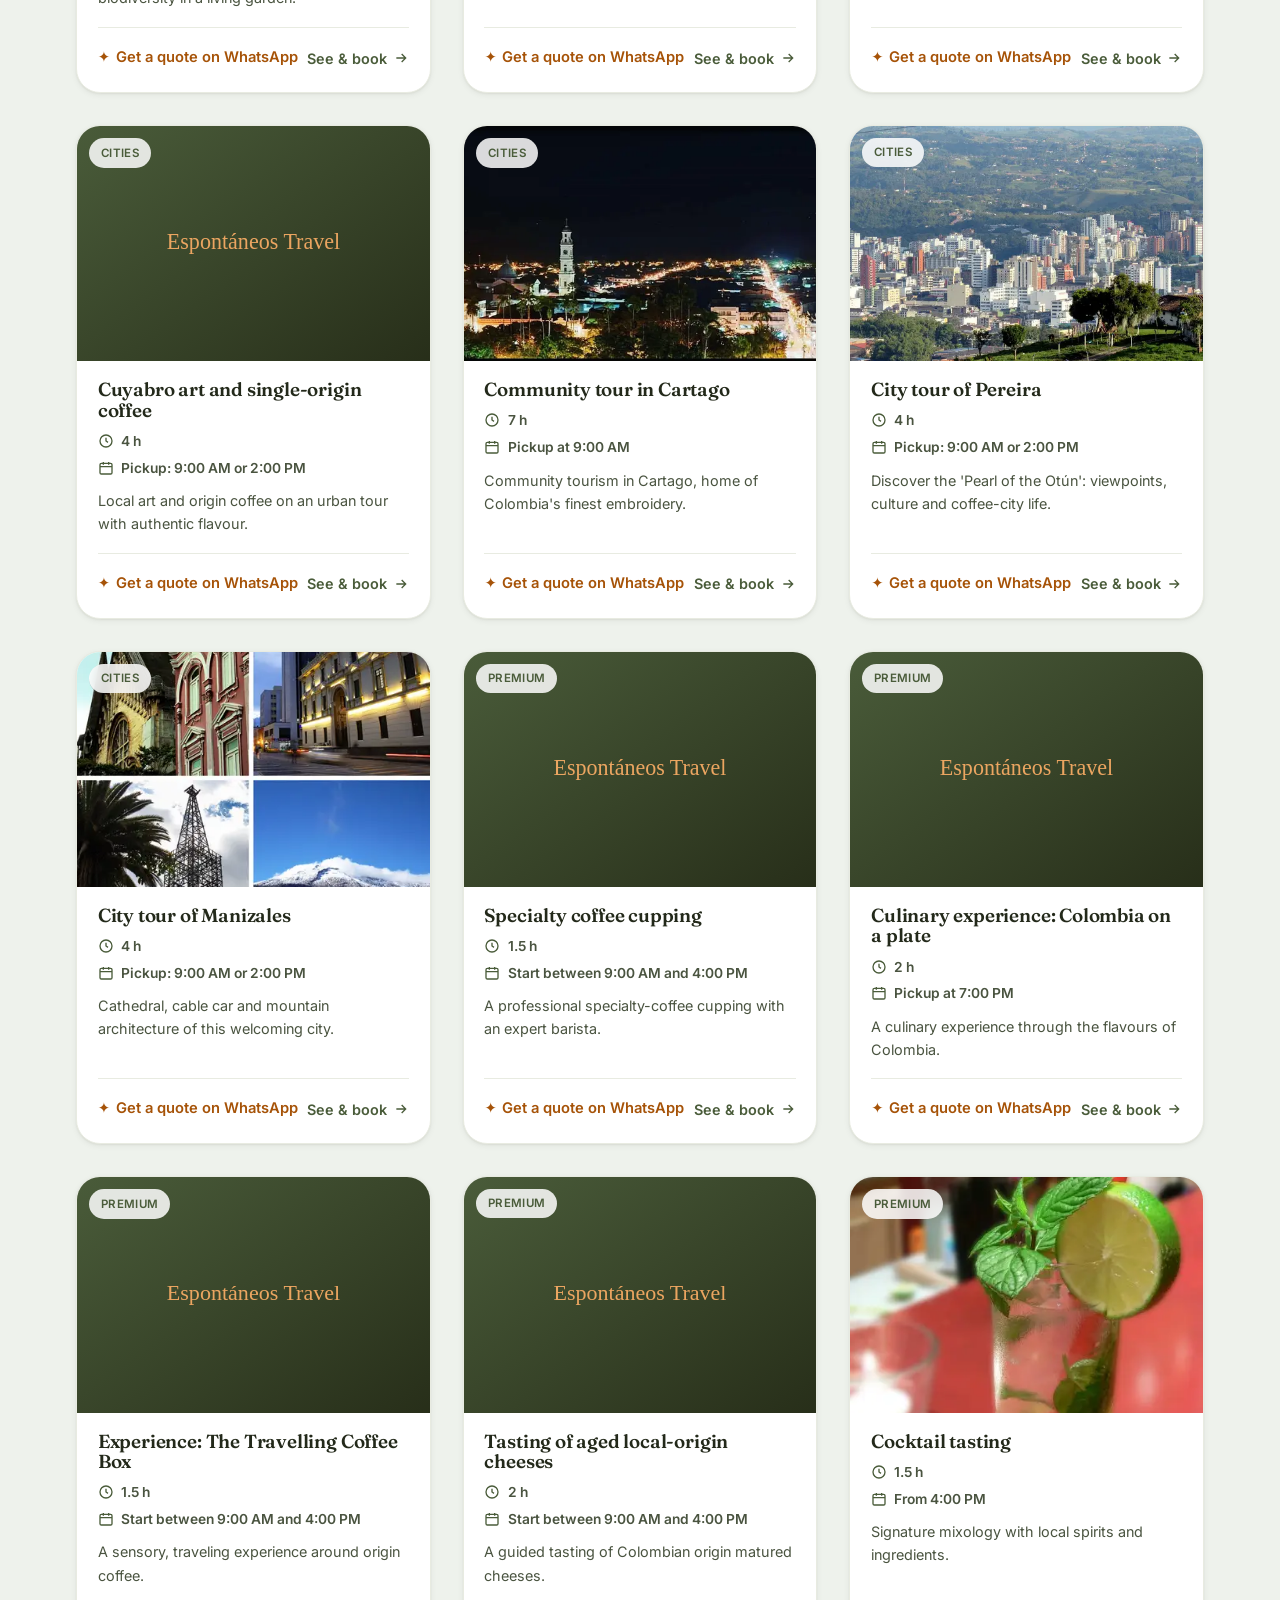
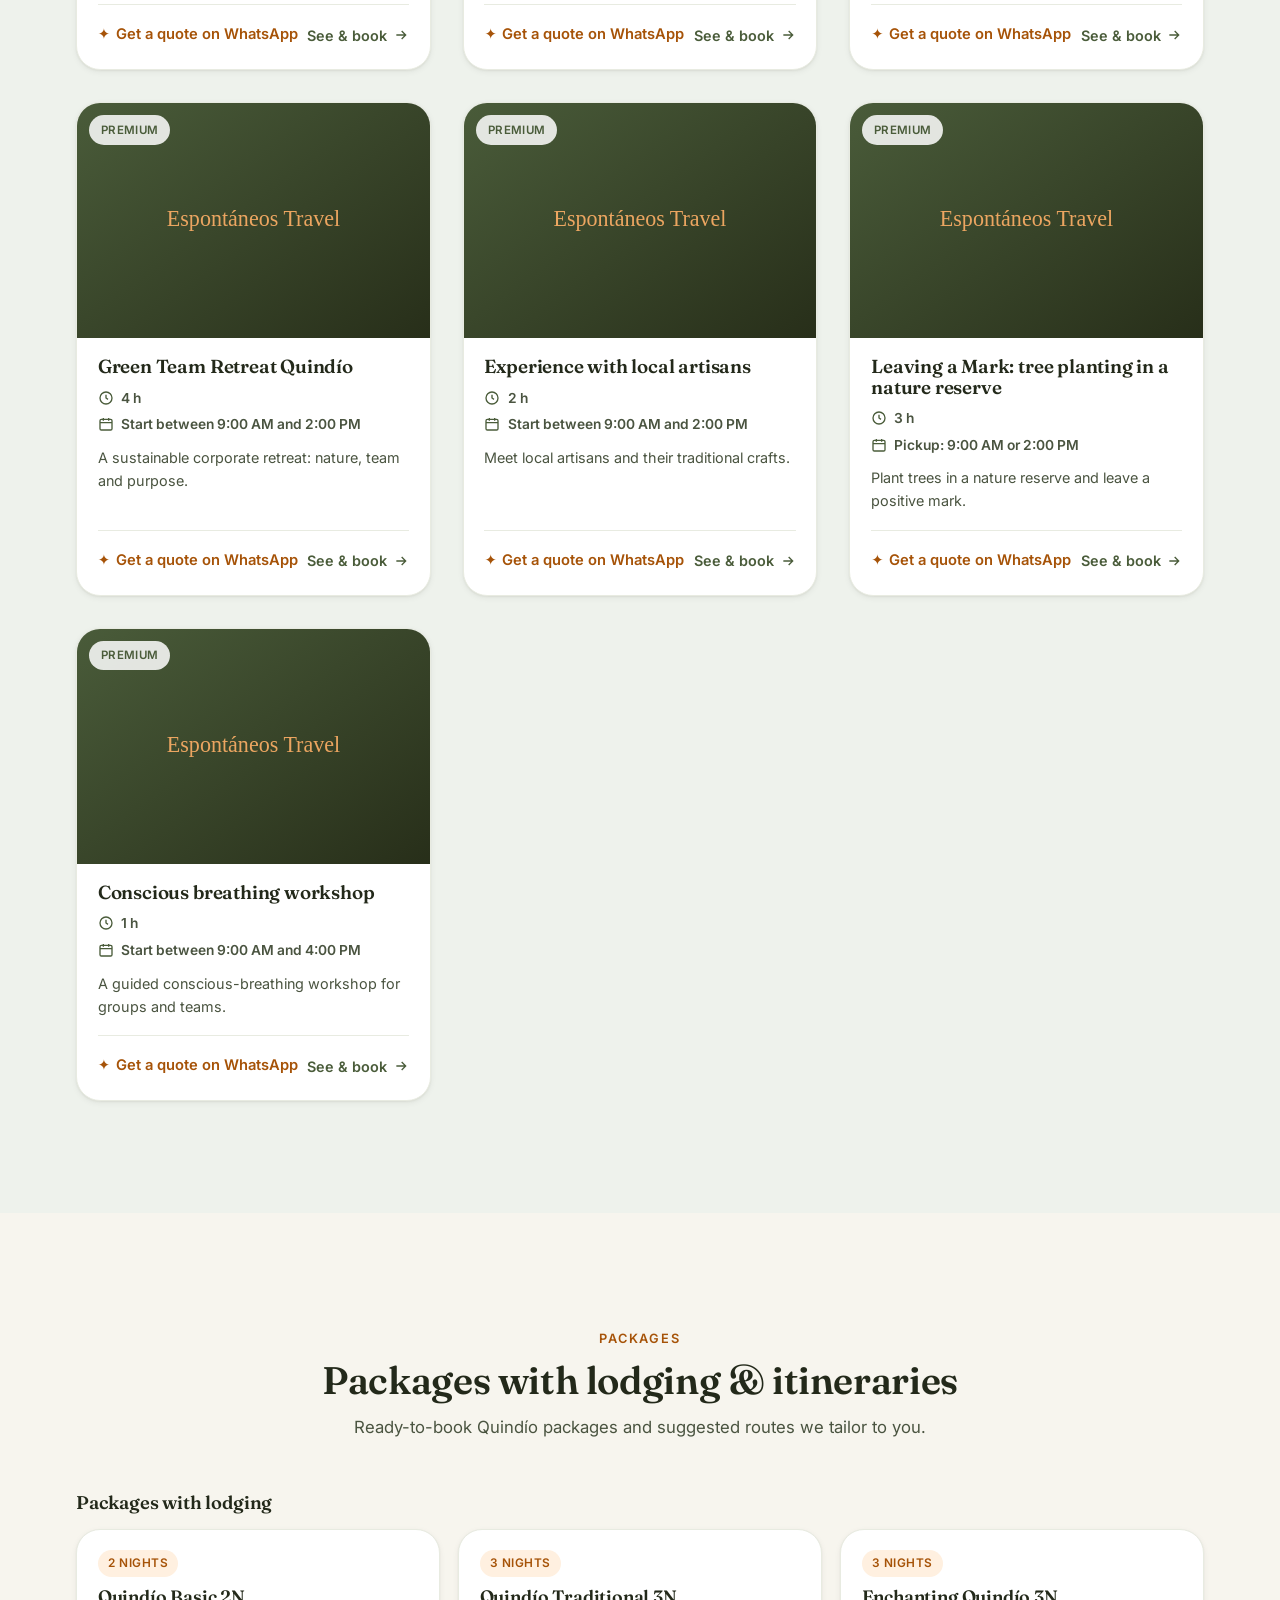
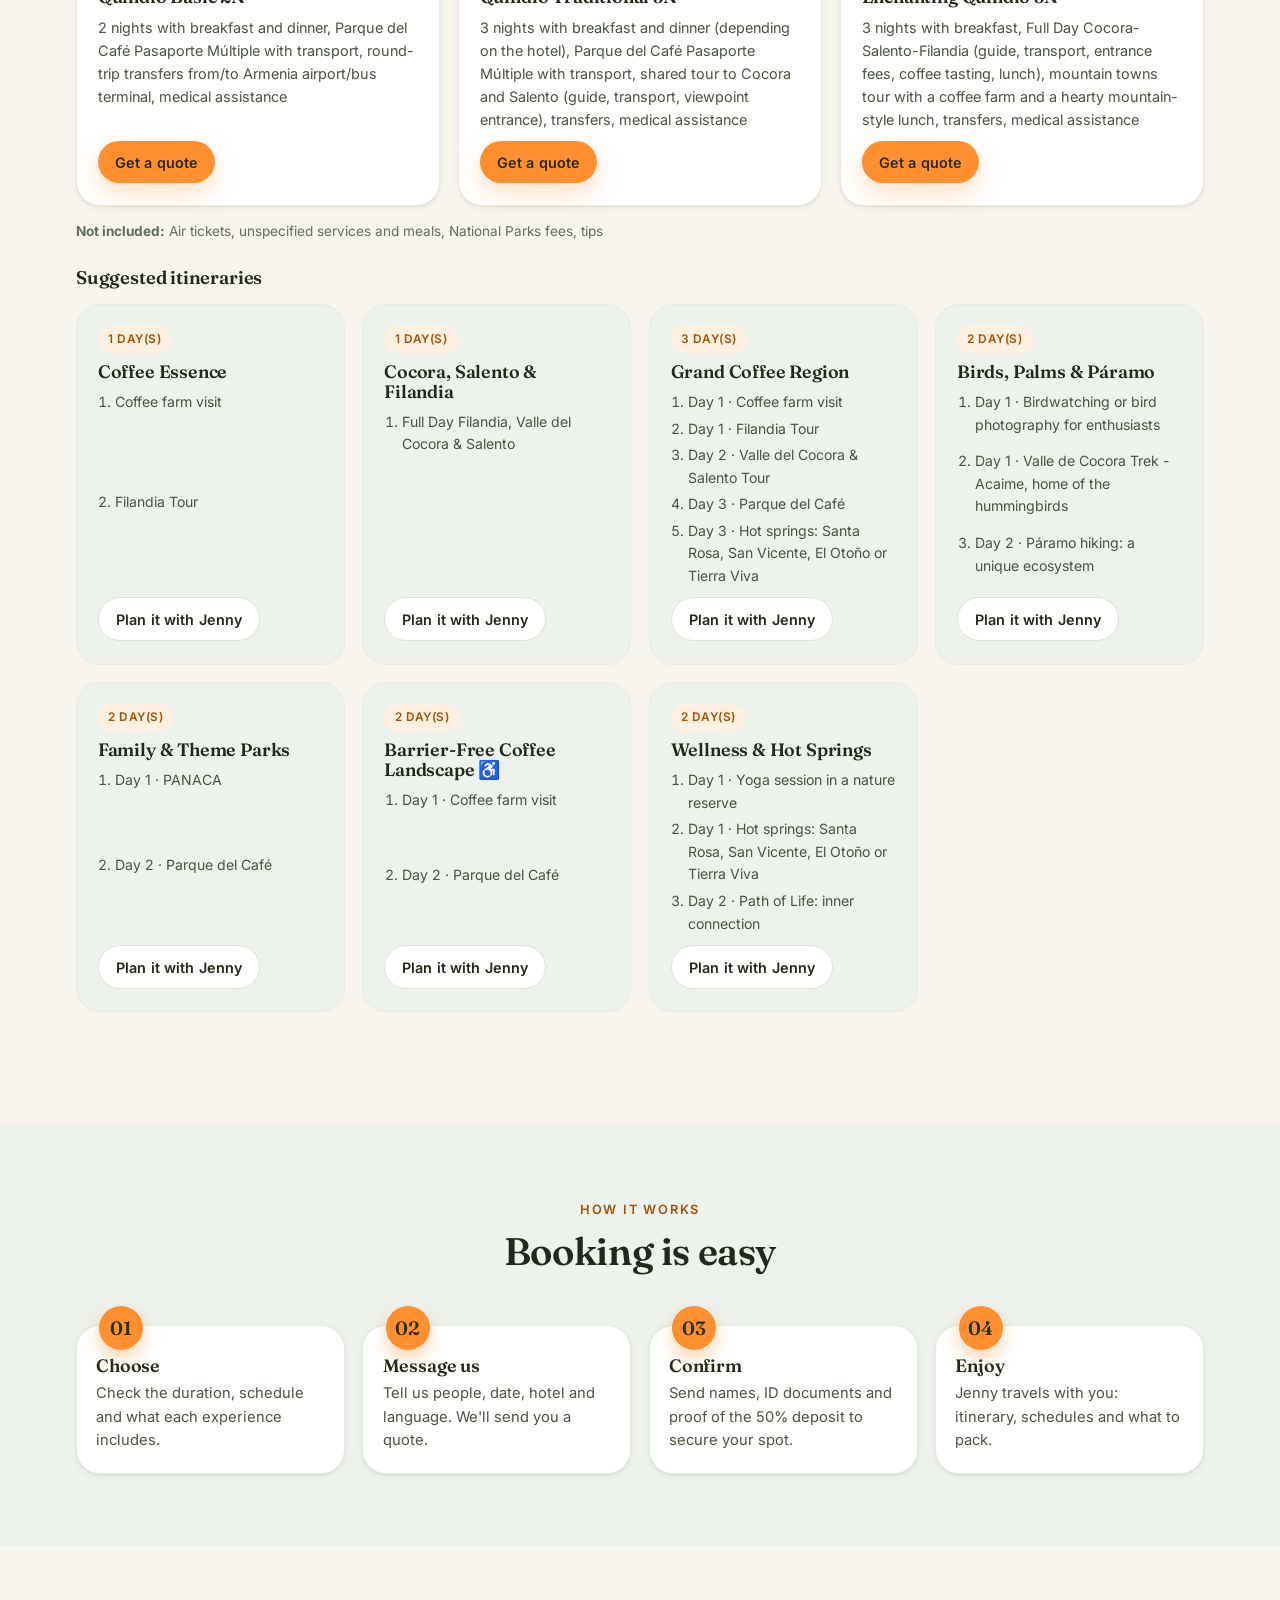
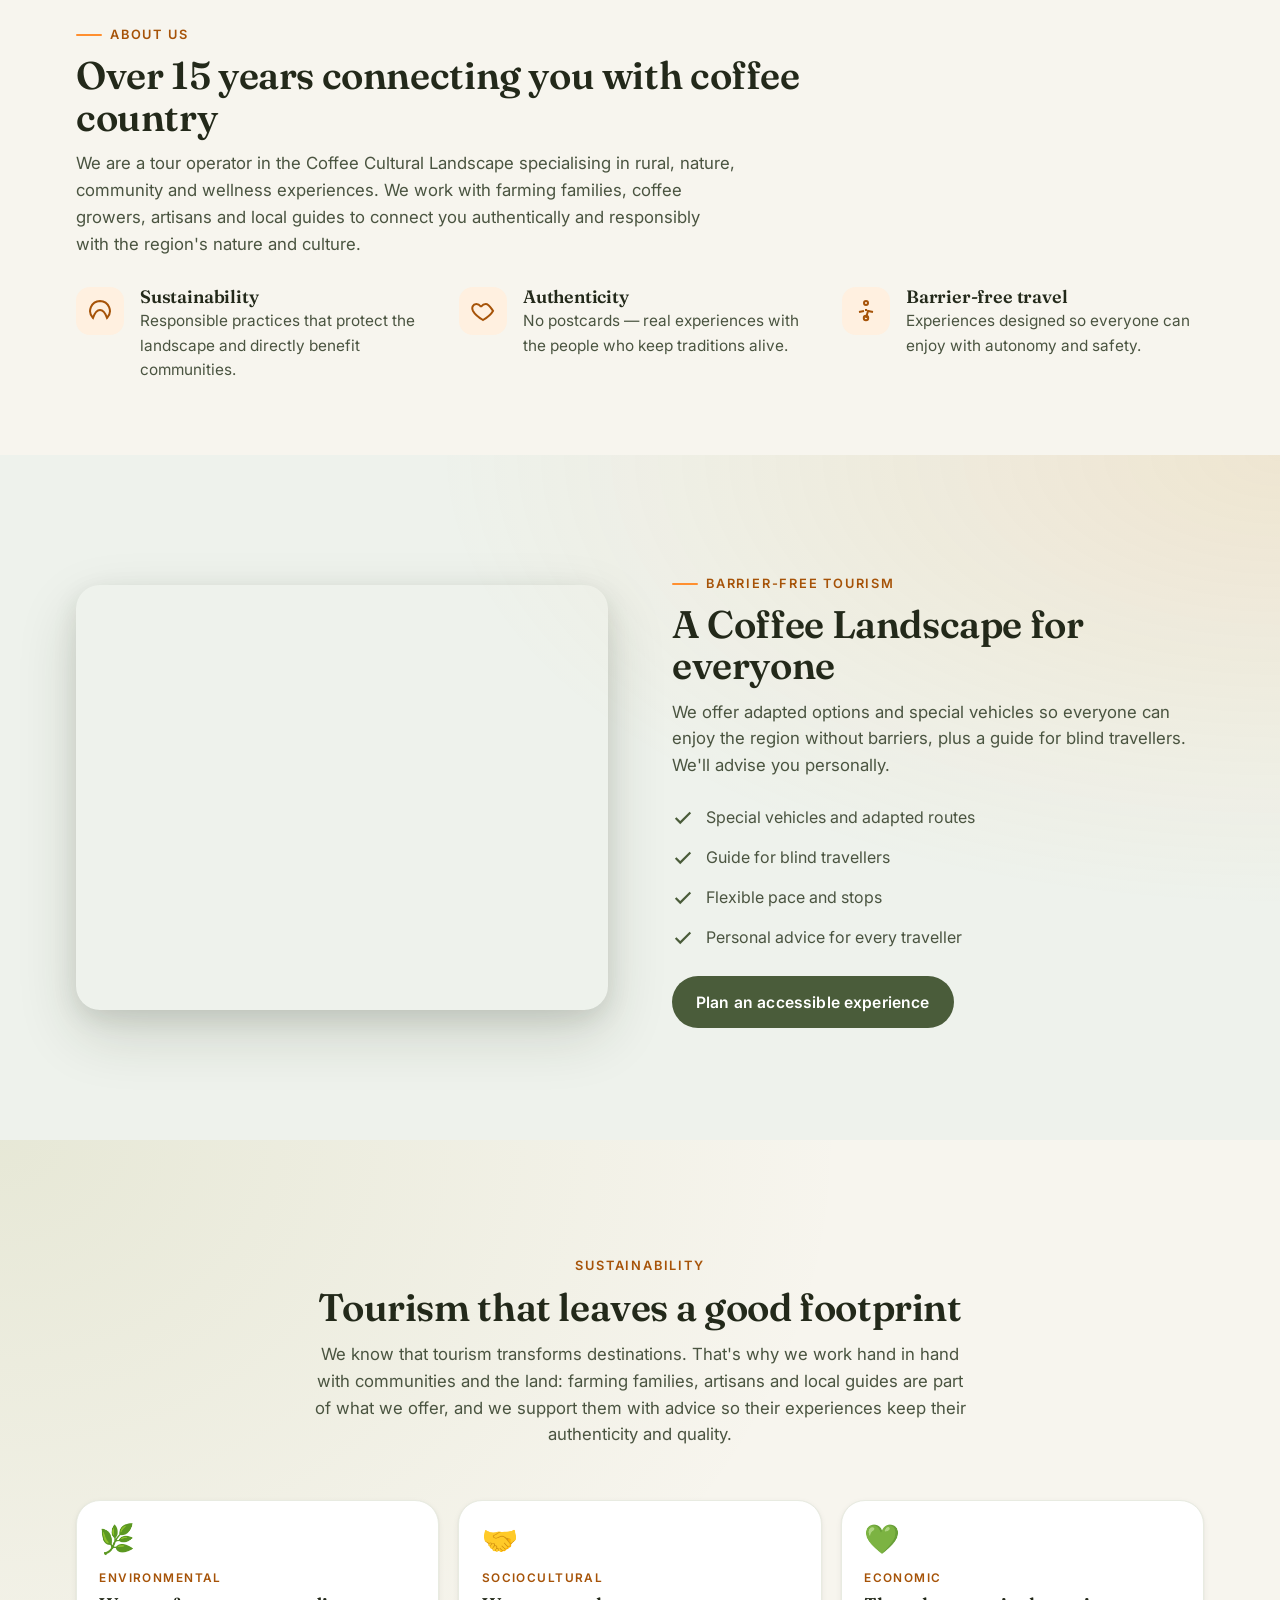
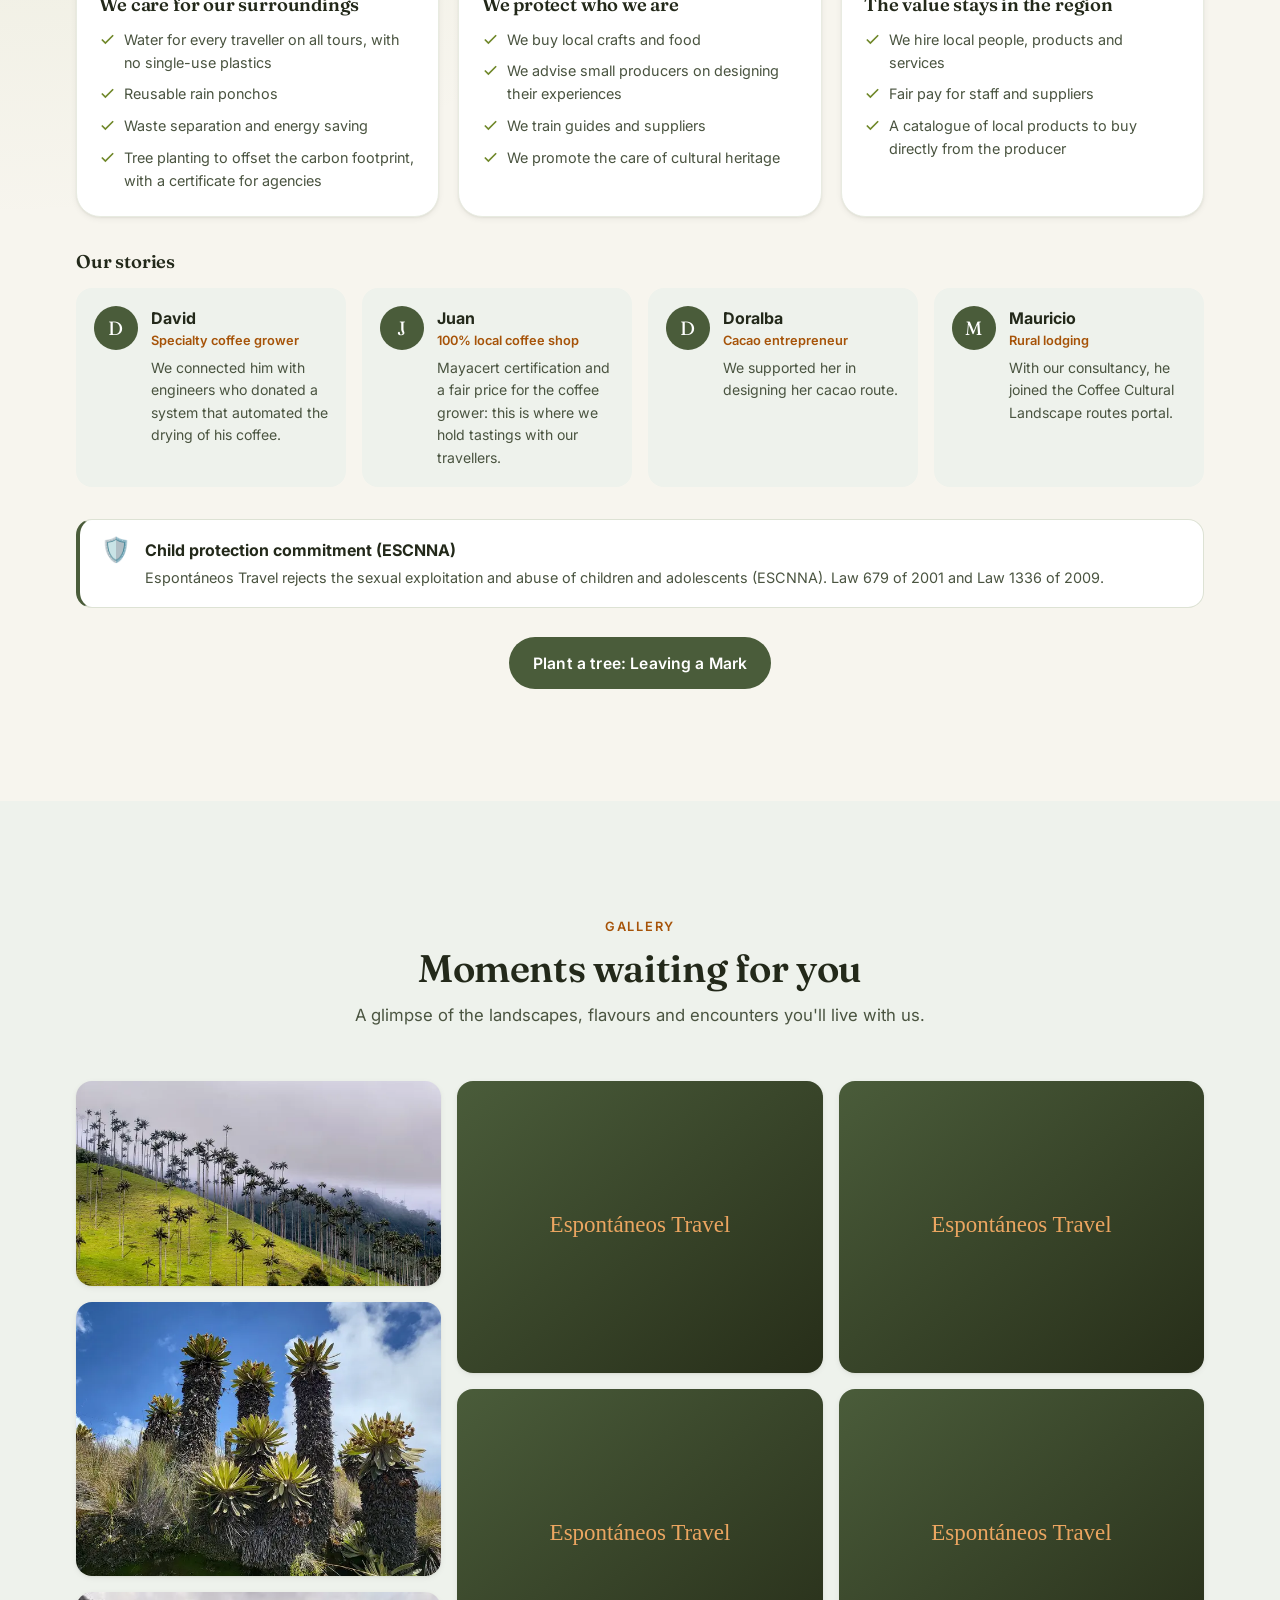
==== commit 66cd7d80: "Reseñas de Google: sección y sello listos (se activan al llenar data/jenny.json → resenas); avatar d" ====
--- a/index.html
+++ b/index.html
@@ -62,6 +62,7 @@
   "@type": "TravelAgency",
   "name": "Espontáneos Travel",
   "legalName": "Espontáneos Travel SAS",
+  "taxID": "902056513",
   "description": "Operador turístico del Paisaje Cultural Cafetero con más de 15 años de experiencia en experiencias rurales, naturales, comunitarias y de bienestar. Turismo responsable, sostenible y sin barreras.",
   "url": "https://www.espontaneostravel.com/",
   "logo": "https://www.espontaneostravel.com/assets/img/logo.png",
@@ -180,6 +181,7 @@
 <div class="trust" role="list">
   <div class="container trust__inner">
     <span class="trust__item" role="listitem"><svg viewBox="0 0 24 24" fill="none" stroke="currentColor" stroke-width="2" aria-hidden="true"><path d="M9 12l2 2 4-4"/><circle cx="12" cy="12" r="9"/></svg><span data-i18n="trust_rnt">RNT 91795</span></span>
+    <a class="trust__item" role="listitem" href="#resenas" id="trust-google" hidden><svg viewBox="0 0 24 24" fill="currentColor" stroke="none" aria-hidden="true"><path d="M12 2.5l2.9 6 6.6.8-4.9 4.5 1.3 6.5L12 17l-5.9 3.3 1.3-6.5-4.9-4.5 6.6-.8z"/></svg><span id="trust-google-txt"></span></a>
     <span class="trust__item" role="listitem"><svg viewBox="0 0 24 24" fill="none" stroke="currentColor" stroke-width="2" aria-hidden="true"><path d="M17 21v-2a4 4 0 0 0-4-4H5a4 4 0 0 0-4 4v2"/><circle cx="9" cy="7" r="4"/></svg><span data-i18n="trust_local">Guías y familias locales</span></span>
     <a class="trust__item" role="listitem" href="#sostenibilidad"><svg viewBox="0 0 24 24" fill="none" stroke="currentColor" stroke-width="2" aria-hidden="true"><path d="M12 2a10 10 0 0 0-7 17c2-6 5-8 7-8s5 2 7 8a10 10 0 0 0-7-17z"/></svg><span data-i18n="trust_sustain">Turismo sostenible</span></a>
     <a class="trust__item" role="listitem" href="#sin-barreras"><svg viewBox="0 0 24 24" fill="none" stroke="currentColor" stroke-width="2" aria-hidden="true"><circle cx="12" cy="4" r="2"/><path d="M19 13l-5-1-2 7M5 13l5-1M12 12v-2"/><circle cx="12" cy="19" r="2.2"/></svg><span data-i18n="trust_access">Sin barreras</span></a>
@@ -1105,6 +1107,21 @@
   </div>
 </section>
 
+<!-- ============ Reseñas de Google (se muestra sola cuando data/jenny.json → resenas tiene datos) ============ -->
+<section class="section section--tight reviews" id="resenas" hidden>
+  <div class="container">
+    <div class="section-head center reveal">
+      <span class="eyebrow" data-i18n="rev_eyebrow">Reseñas en Google</span>
+      <h2 class="section-title" data-i18n="rev_title">Lo que dicen nuestros viajeros</h2>
+    </div>
+    <div id="resenas-content">
+<!-- BUILD:resenas:start -->
+
+<!-- BUILD:resenas:end -->
+    </div>
+  </div>
+</section>
+
 <!-- ============ 4. Nosotros (corto) ============ -->
 <section class="section section--tight" id="nosotros">
   <div class="container about-short">
@@ -1397,7 +1414,7 @@
     </div>
     <p class="footer__escnna" id="footer-escnna">🛡️ Espontáneos Travel rechaza la explotación y el abuso sexual de niñas, niños y adolescentes (ESCNNA). Ley 679 de 2001 y Ley 1336 de 2009.</p>
     <div class="footer__bottom">
-      <span>© <span id="year">2026</span> Espontáneos Travel SAS · RNT 91795. <span data-i18n="rights">Todos los derechos reservados.</span></span>
+      <span>© <span id="year">2026</span> Espontáneos Travel SAS · NIT 902.056.513 · RNT 91795. <span data-i18n="rights">Todos los derechos reservados.</span></span>
       <span data-i18n="made">Hecho con orgullo en el Quindío, Colombia.</span>
     </div>
   </div>
--- a/css/styles.css
+++ b/css/styles.css
@@ -938,3 +938,19 @@
 @media (max-width: 480px) { .totop { bottom: 142px; } }
 .toast__link { color: var(--sun-300); text-decoration: underline; font-weight: 600; margin-left: .3rem; }
 @media (max-width: 420px) { .c-top .brand__text { display: none; } }   /* encabezado del conserje a 360 px */
+
+/* Reseñas de Google (index.html#resenas; datos en data/jenny.json → resenas) */
+.reviews__summary { display: flex; flex-wrap: wrap; align-items: center; justify-content: center; gap: .4rem .8rem; margin-bottom: 1.6rem; }
+.reviews__score { font-family: var(--font-display); font-size: 2.4rem; font-weight: 600; line-height: 1; color: var(--text); }
+.reviews__stars, .review__stars { color: var(--accent-strong); letter-spacing: .08em; font-size: 1.25rem; line-height: 1; }
+.reviews__count { color: var(--text-soft); font-weight: 600; }
+.reviews__grid { display: grid; grid-template-columns: repeat(auto-fit, minmax(min(100%, 290px), 1fr)); gap: 1rem; }
+.review { margin: 0; display: flex; flex-direction: column; gap: .7rem; padding: 1.2rem 1.25rem; background: var(--card); border: 1px solid var(--border-soft); border-radius: var(--r-md); box-shadow: var(--shadow-sm); }
+.review__stars { font-size: 1rem; }
+.review blockquote { margin: 0; color: var(--text); line-height: 1.6; display: -webkit-box; -webkit-line-clamp: 8; -webkit-box-orient: vertical; overflow: hidden; }
+.review figcaption { display: flex; align-items: center; gap: .55rem; margin-top: auto; color: var(--text-muted); font-size: .9rem; }
+.review figcaption b { color: var(--text); font-weight: 600; }
+.review figcaption span:last-child:not(.review__ava)::before { content: "·"; margin-right: .5rem; }
+.review__ava { width: 32px; height: 32px; flex: none; border-radius: 50%; display: grid; place-items: center; background: var(--brand); color: var(--on-brand); font-weight: 600; }
+.reviews__cta { display: flex; flex-wrap: wrap; justify-content: center; gap: .75rem; margin-top: 1.6rem; }
+.reviews__note { text-align: center; color: var(--text-muted); font-size: .85rem; margin-top: .9rem; }
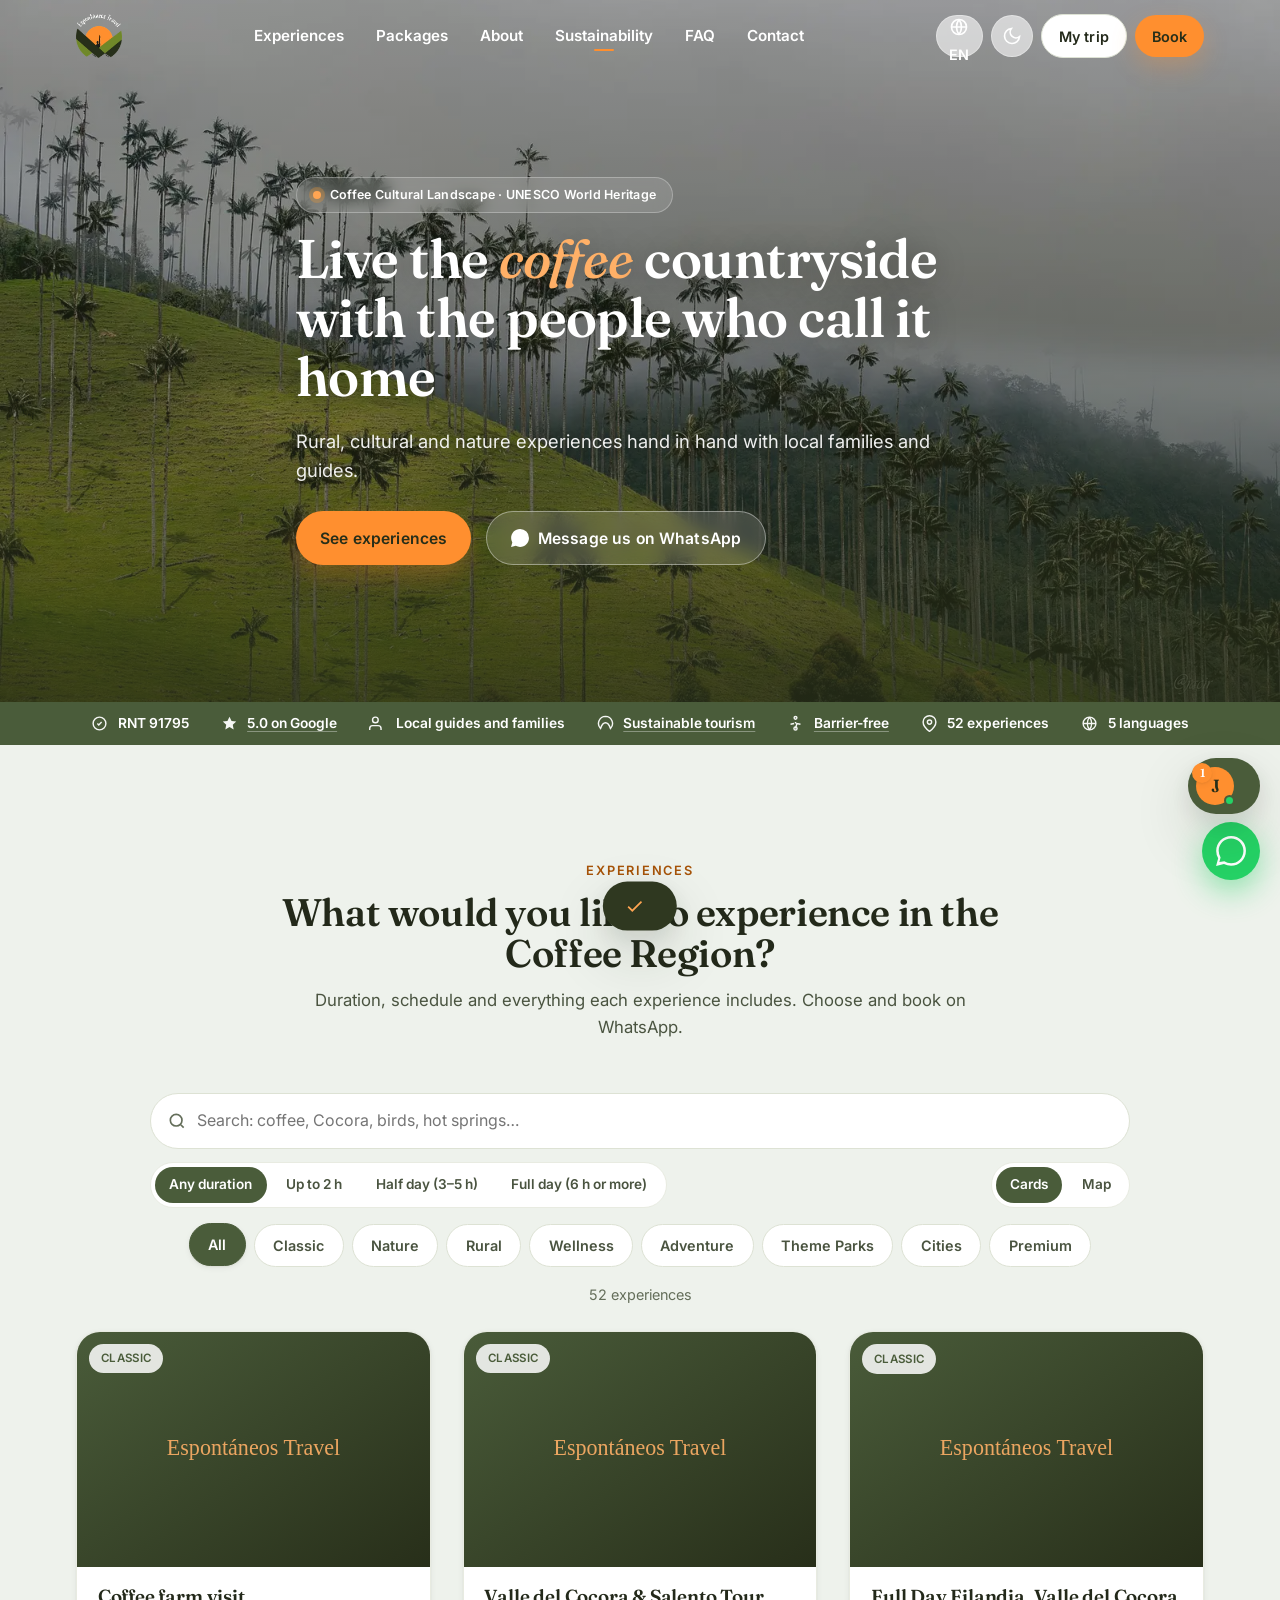
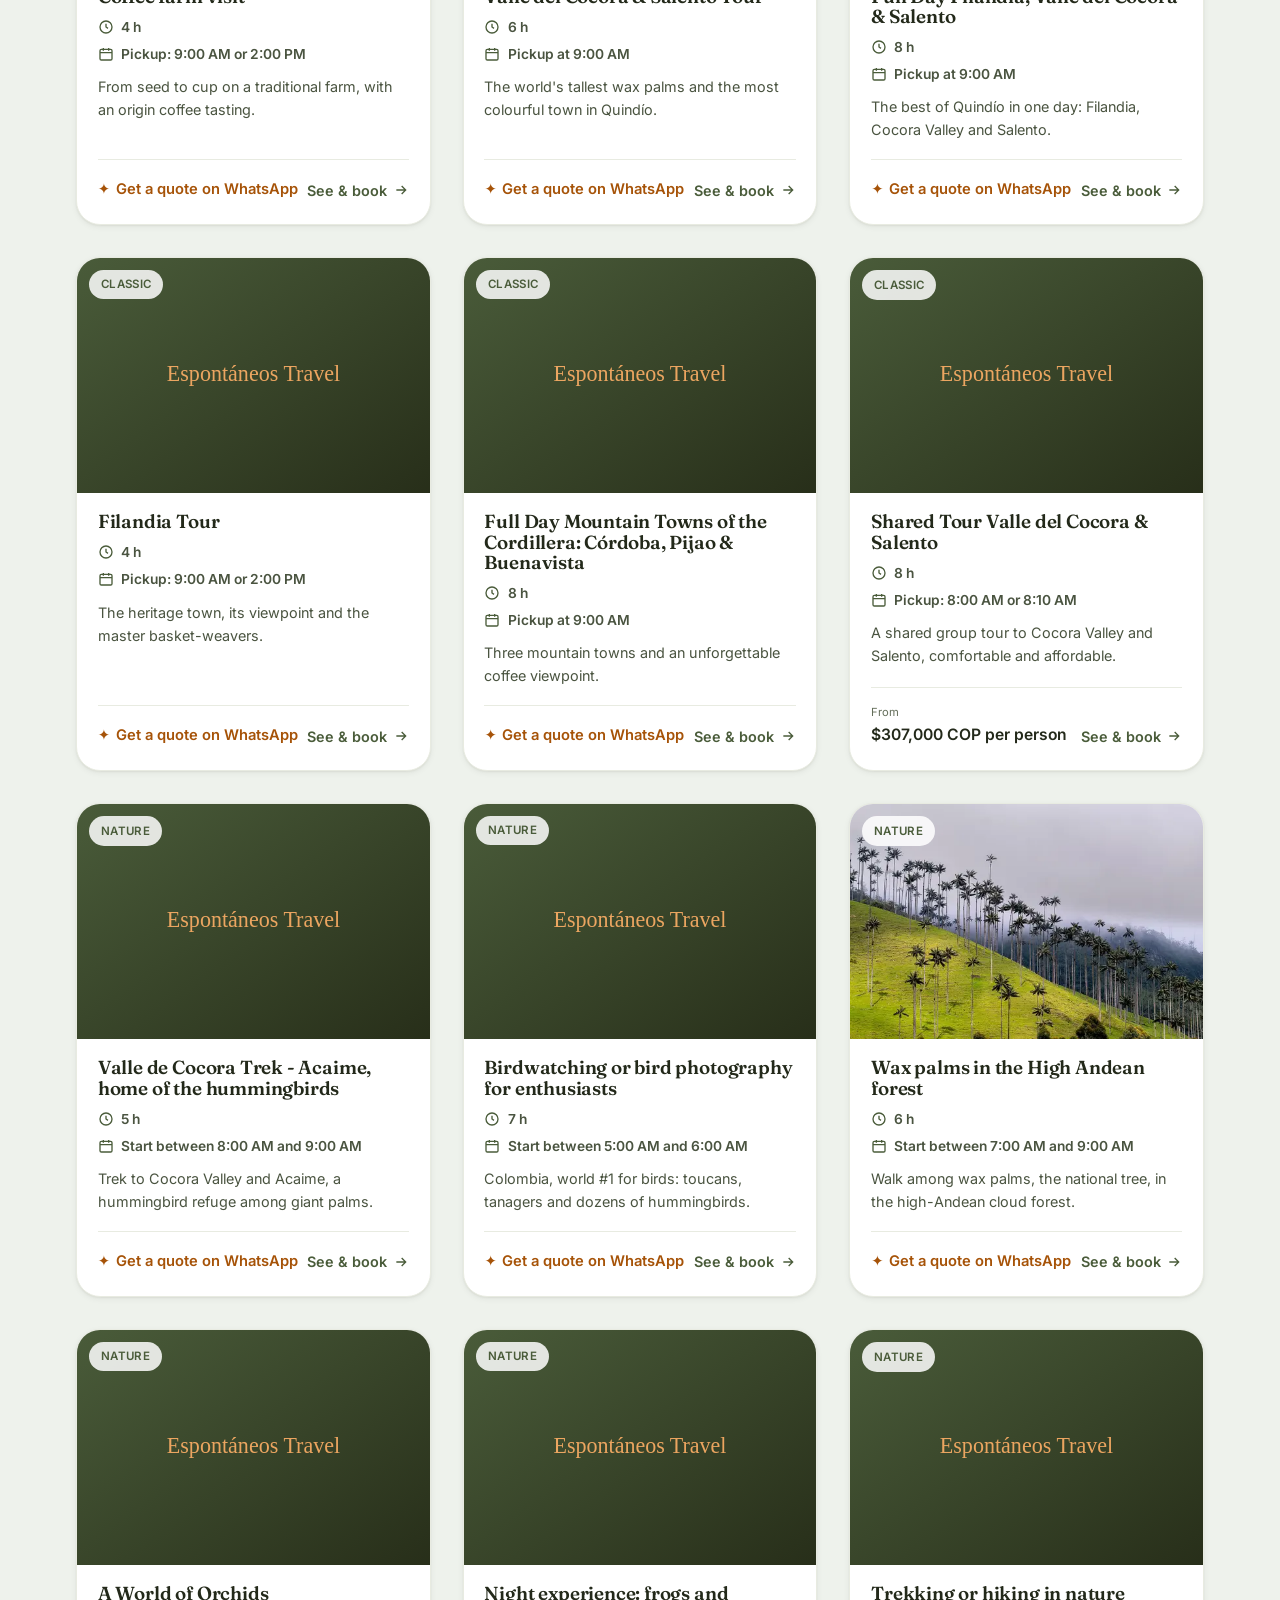
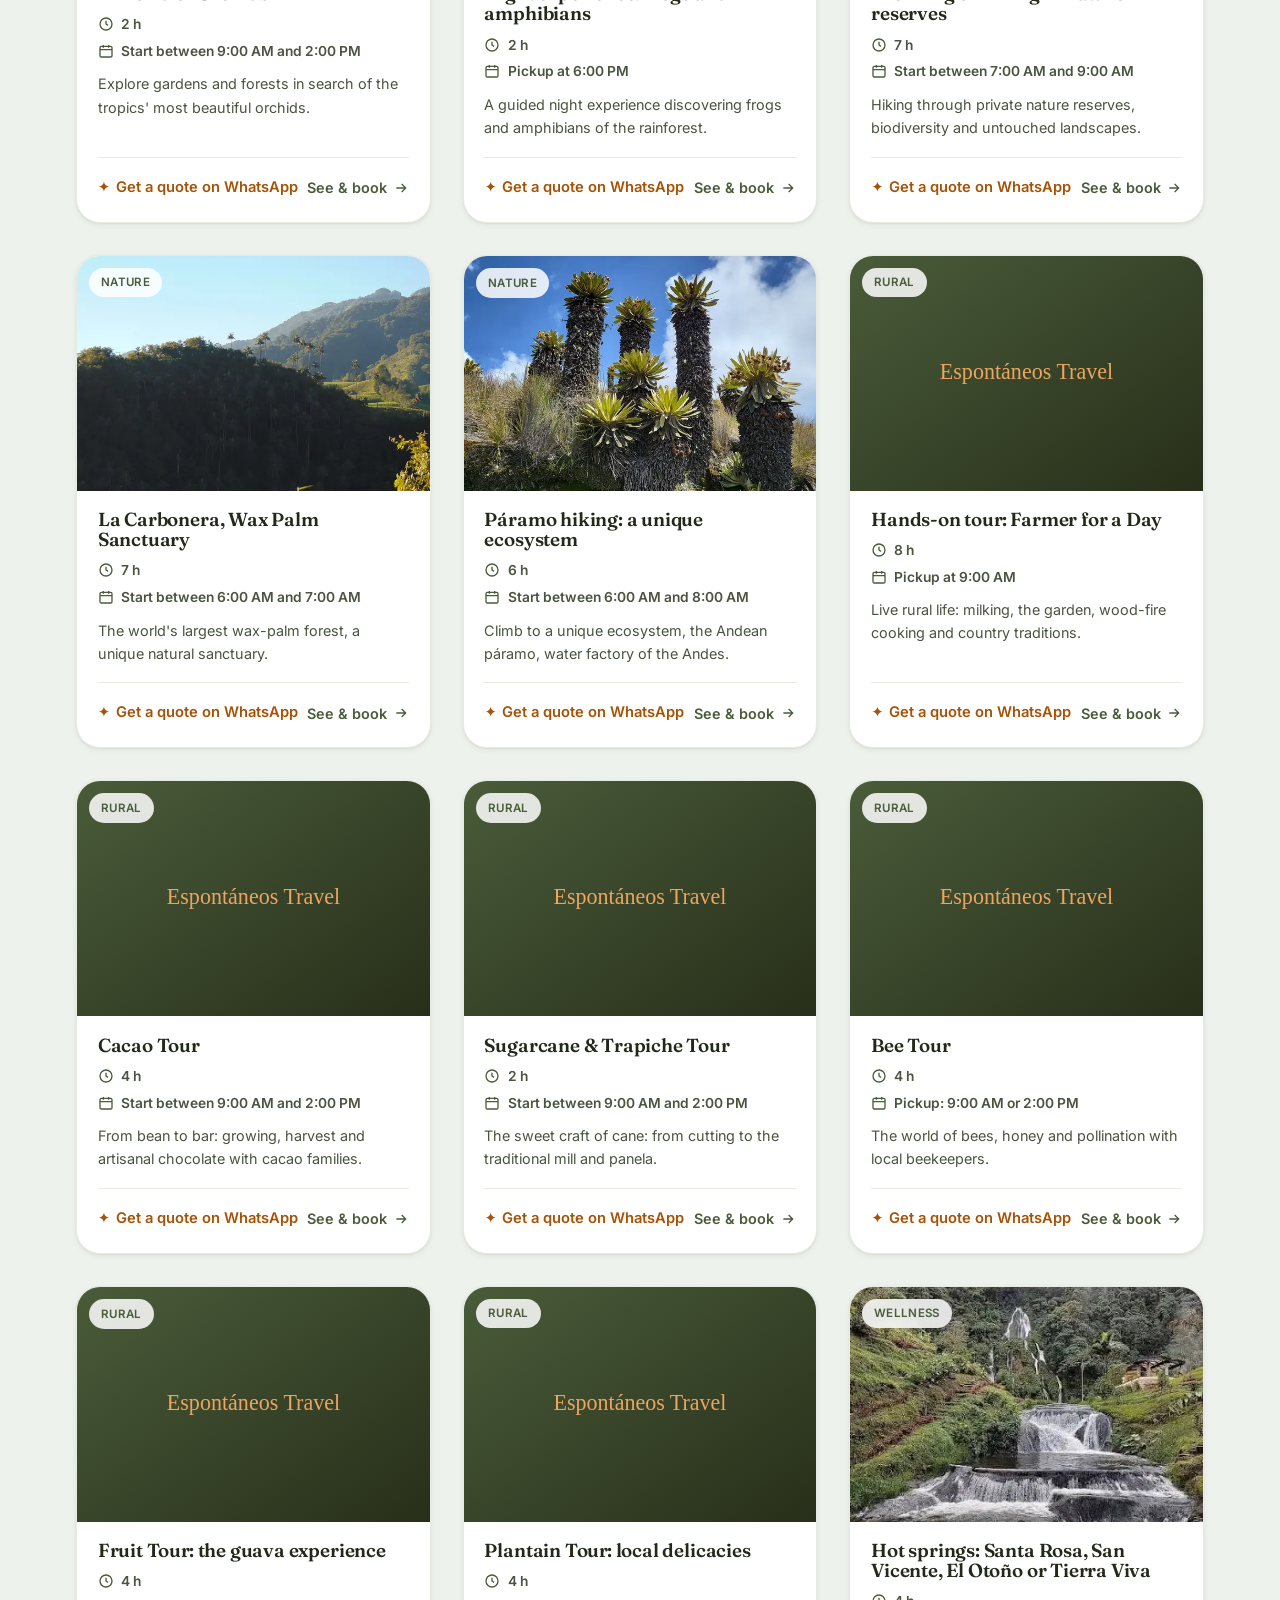
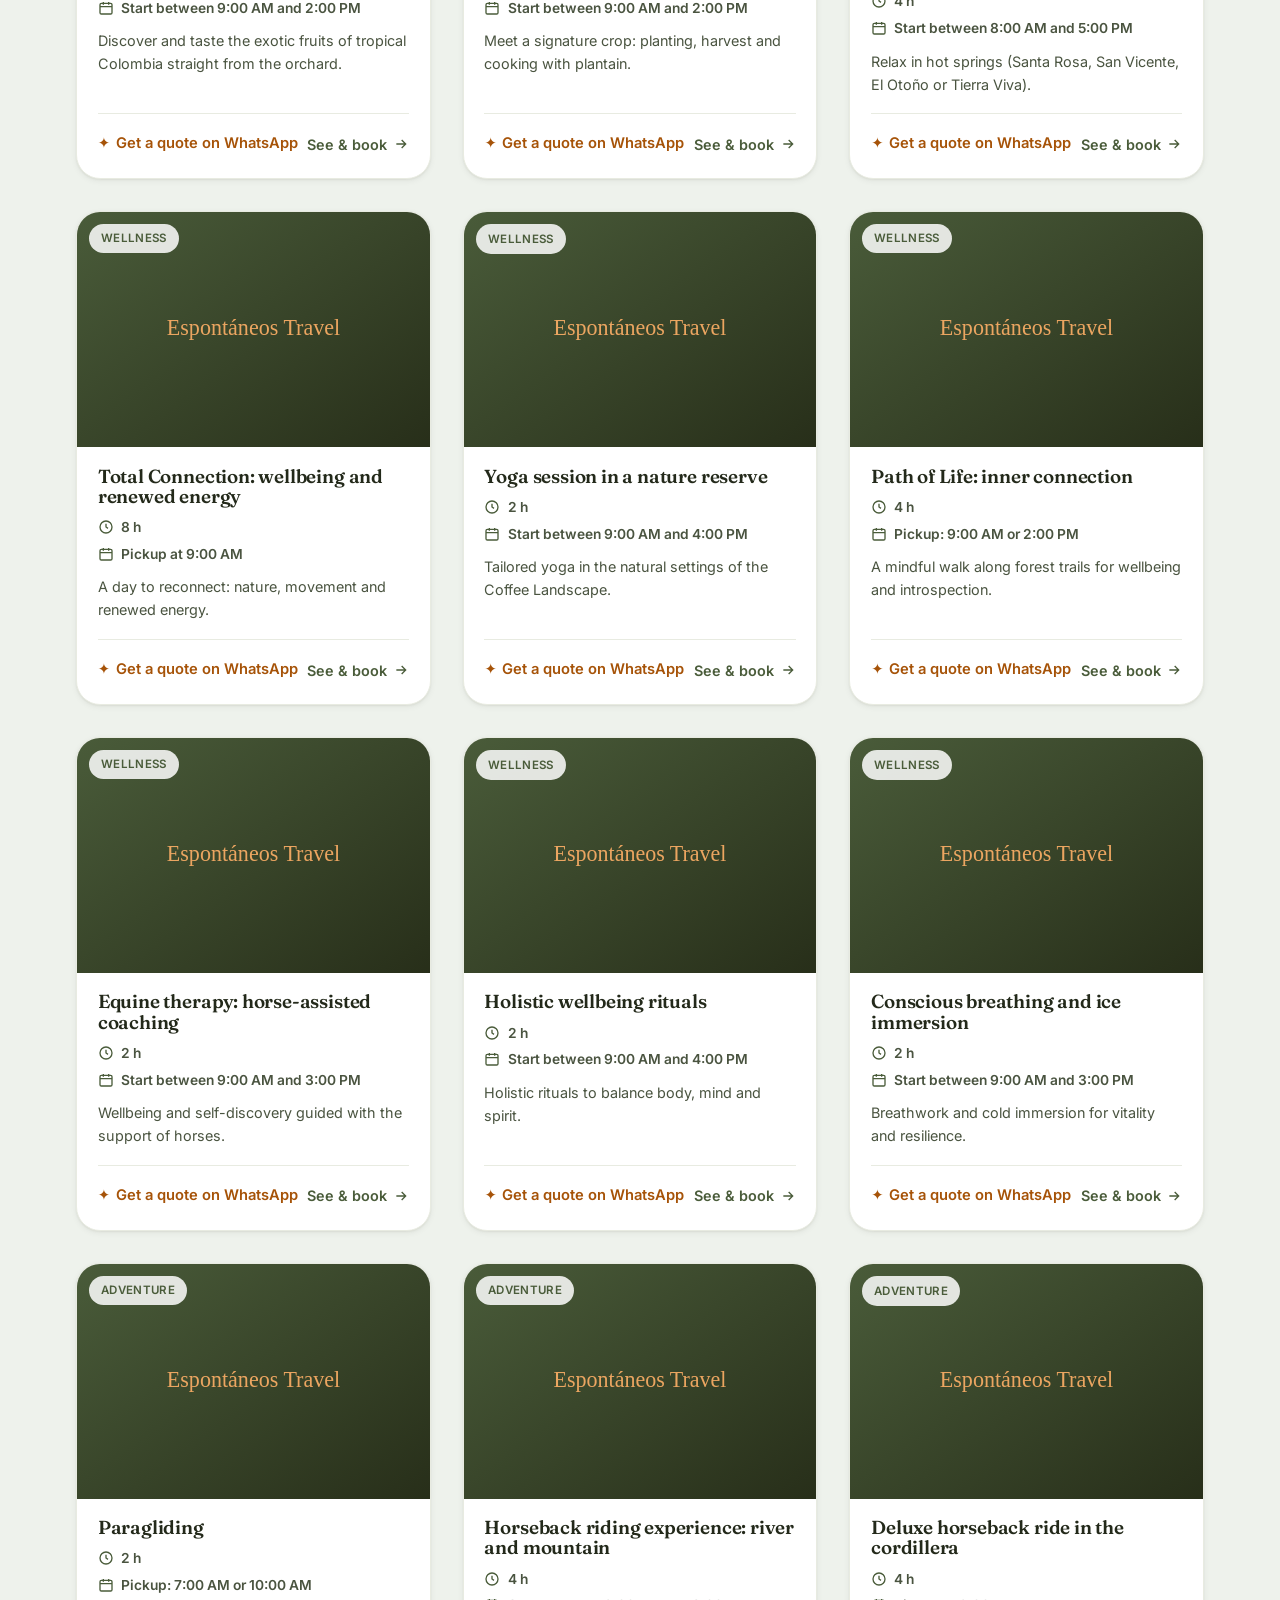
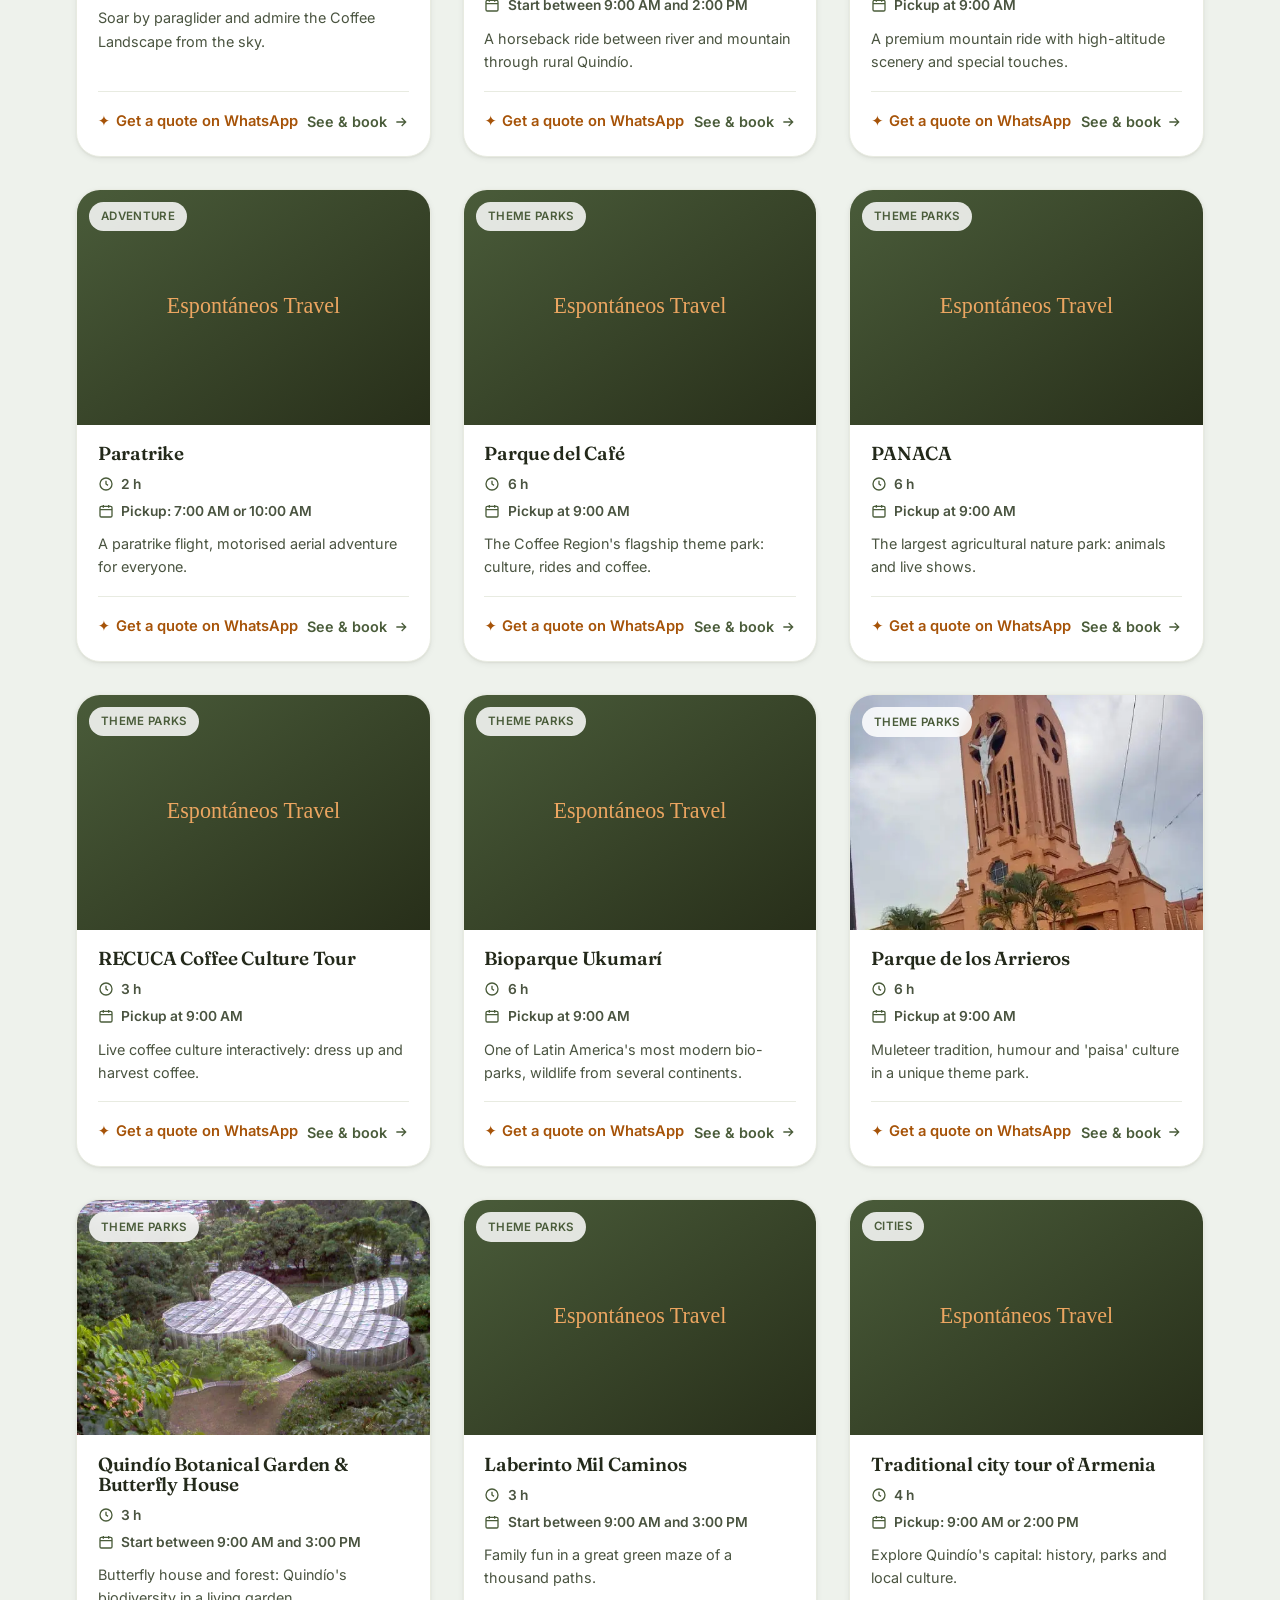
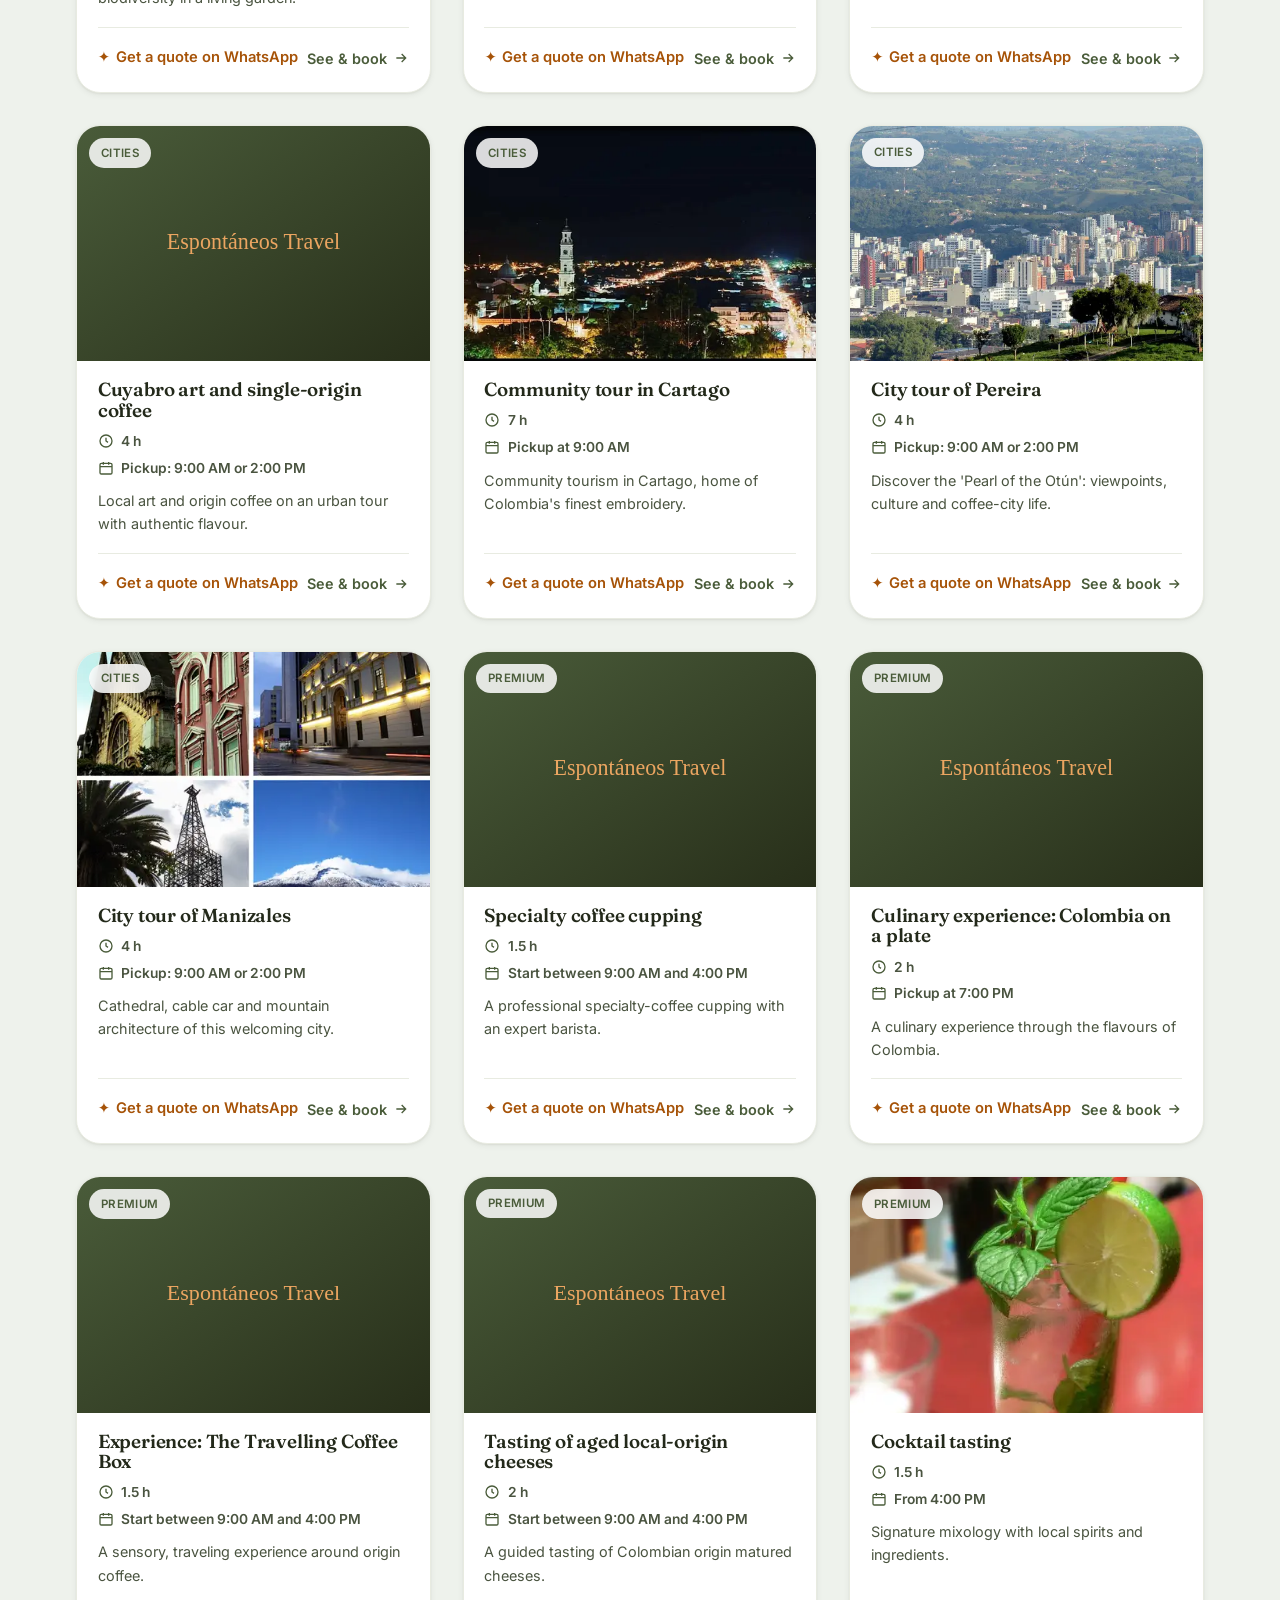
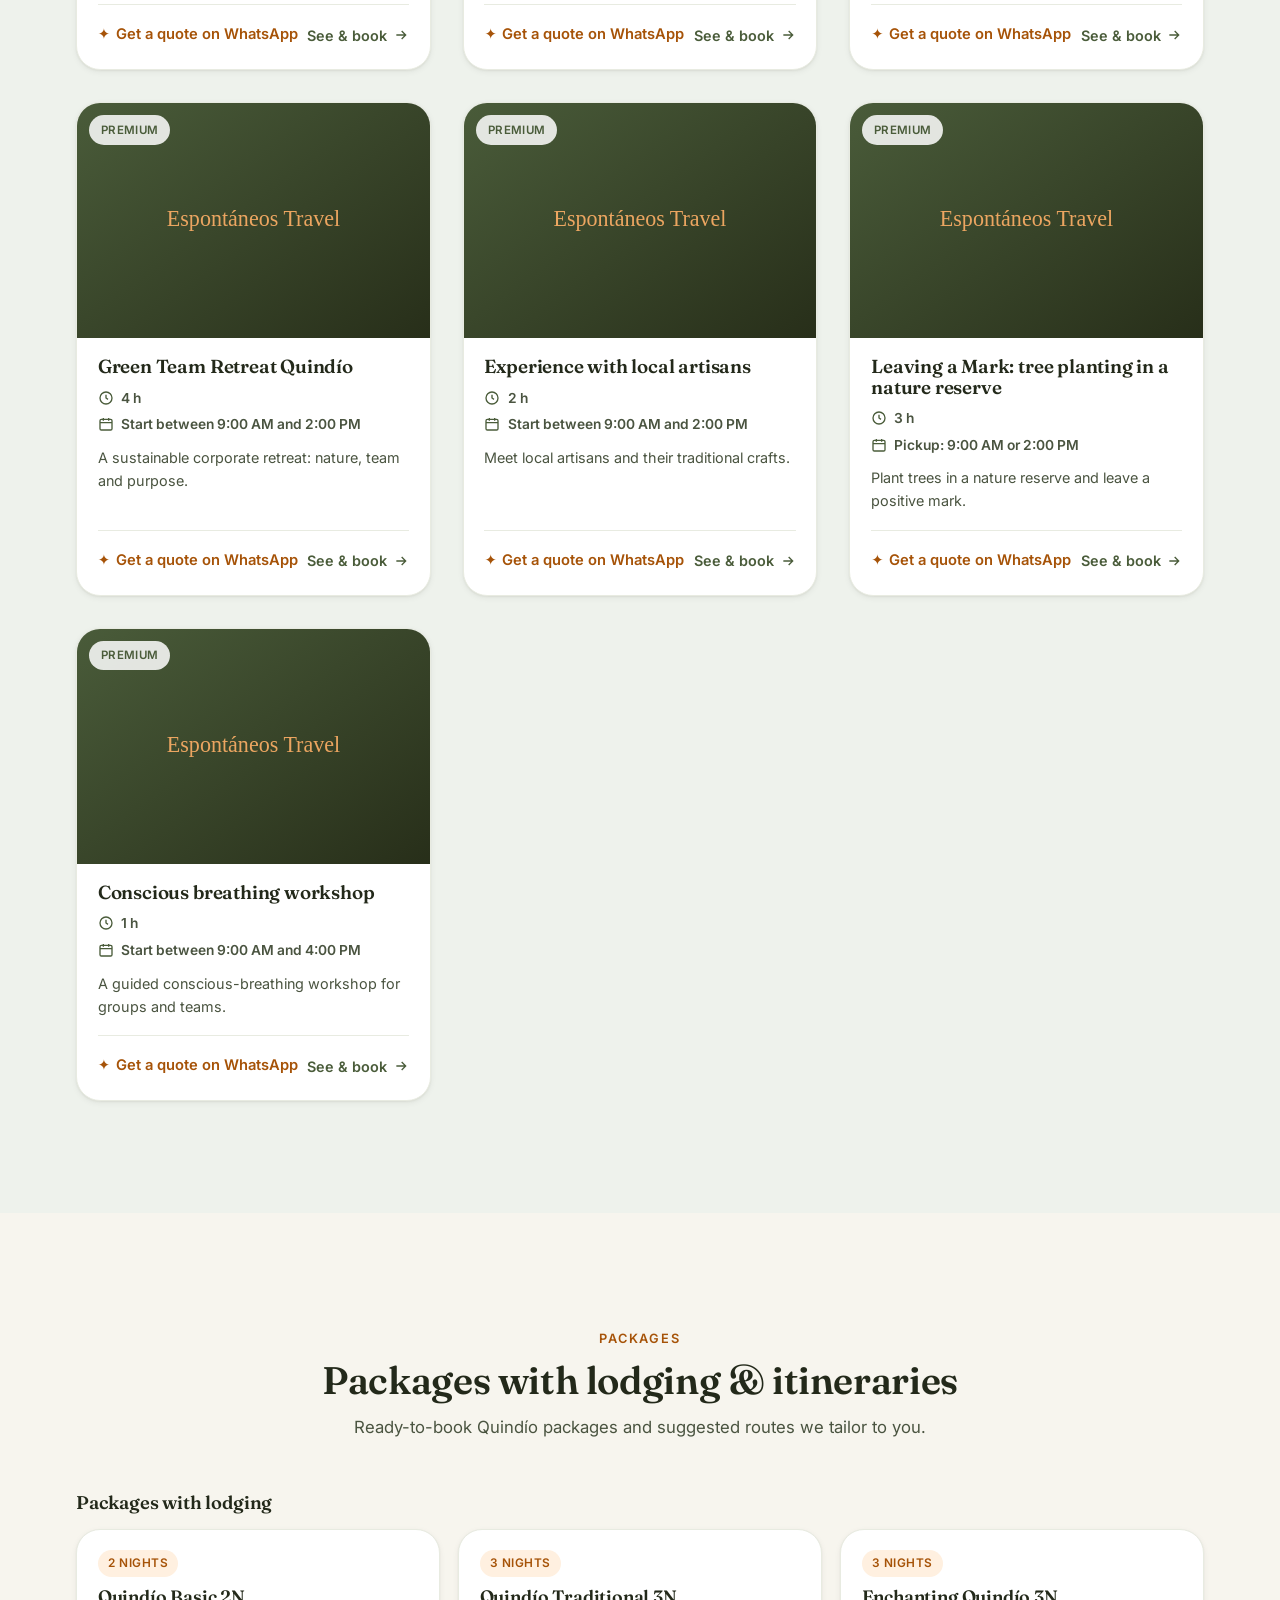
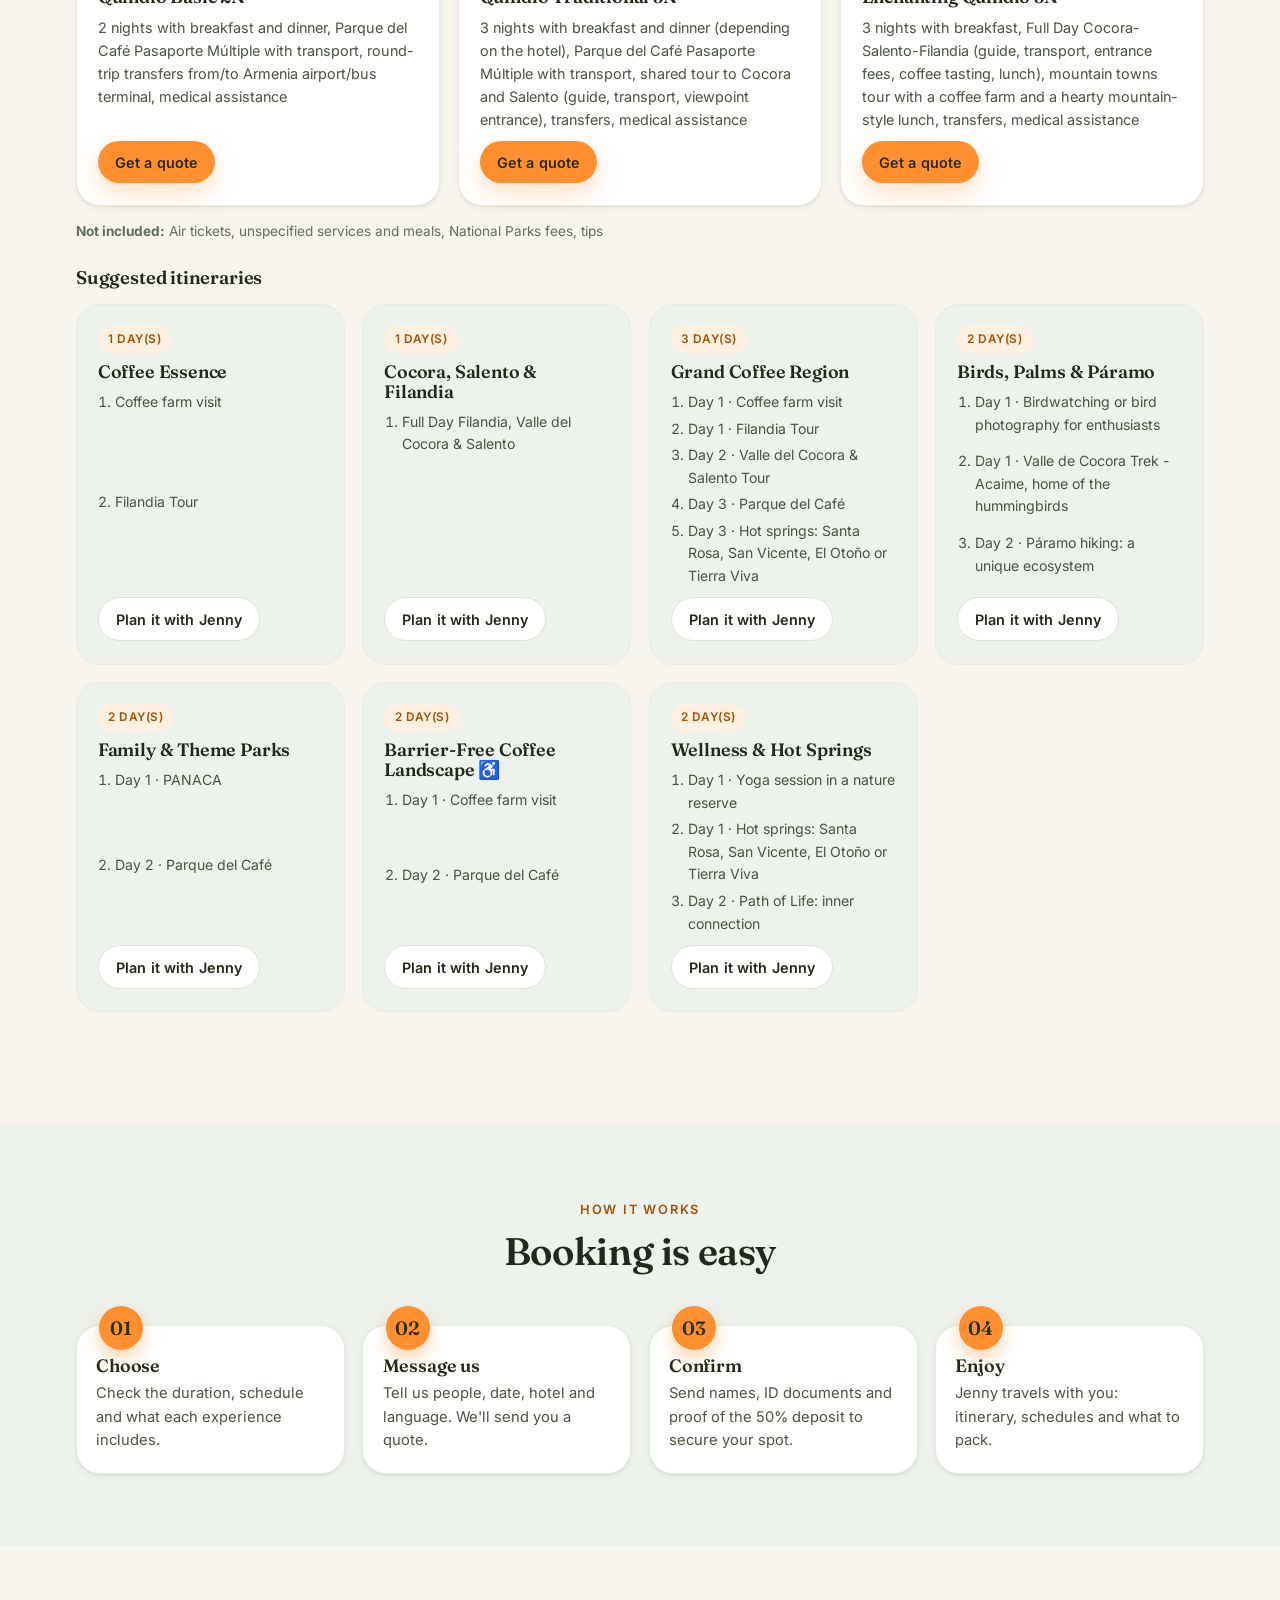
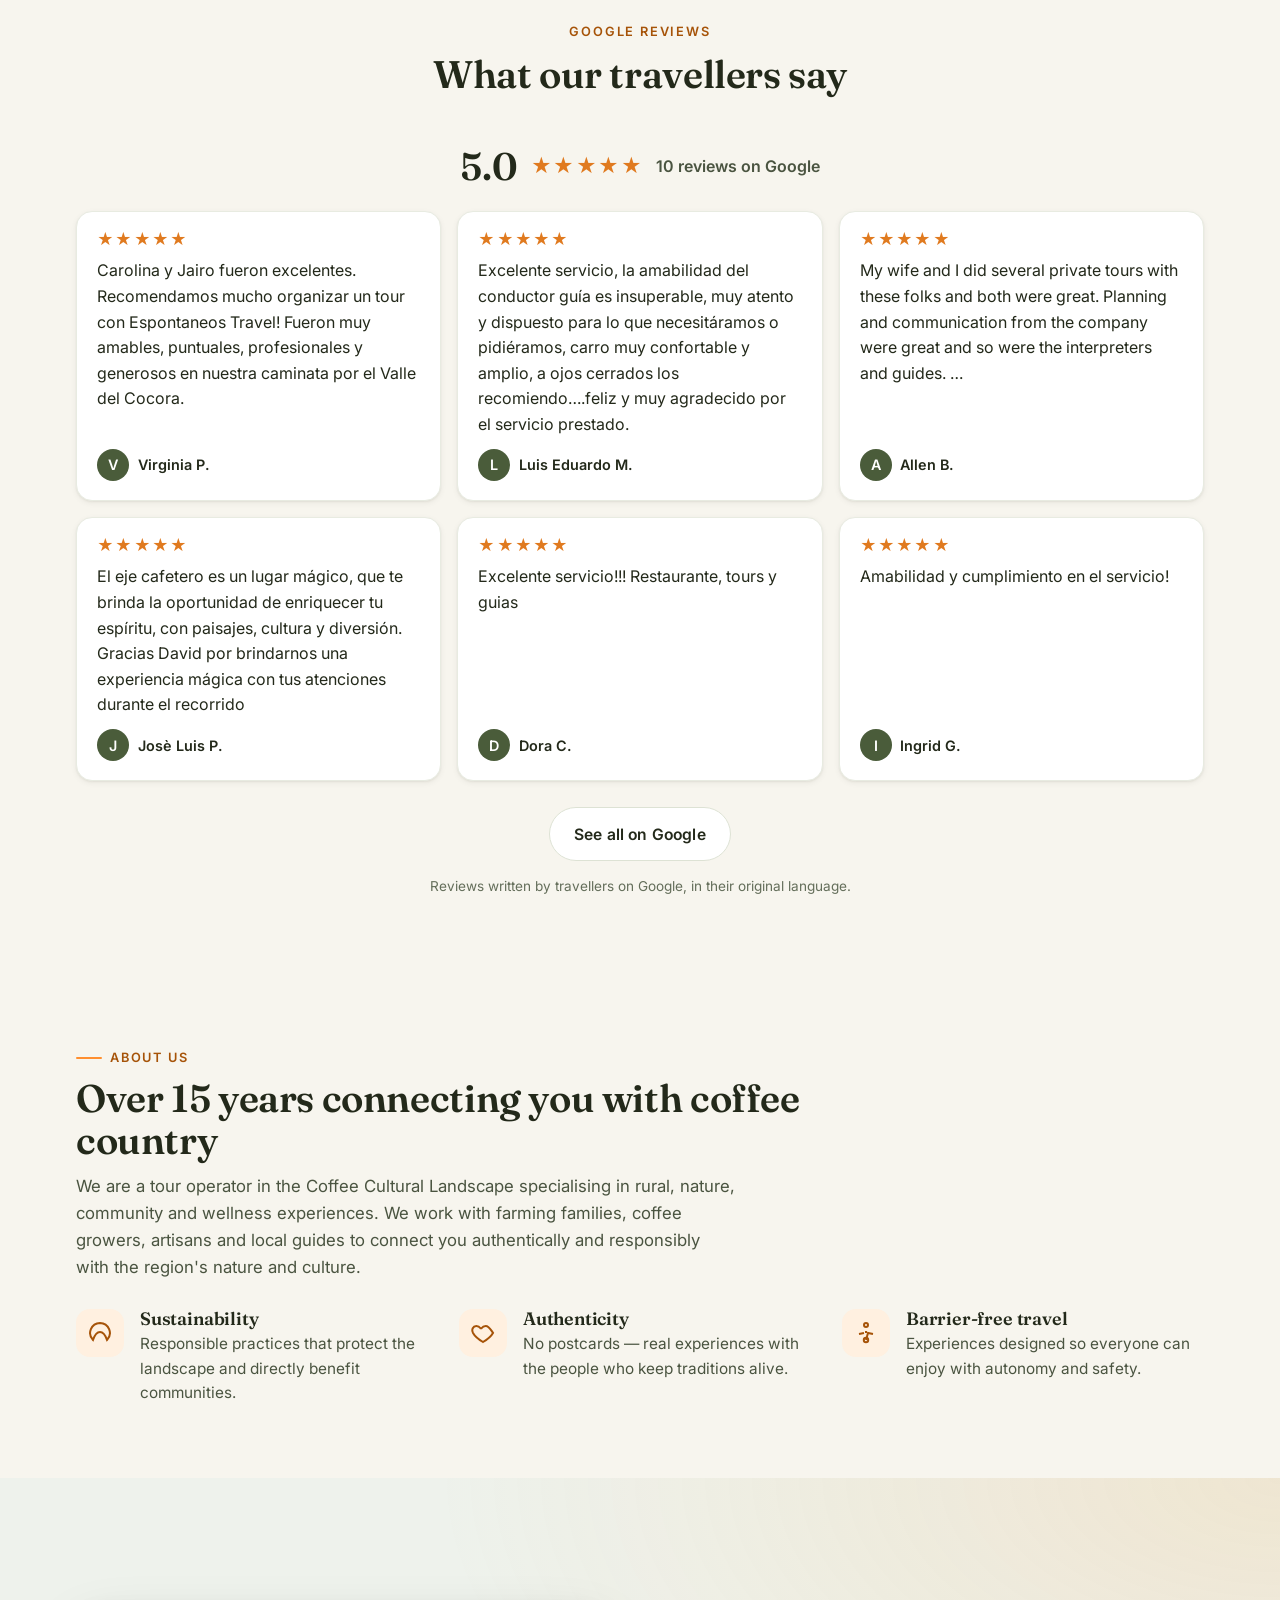
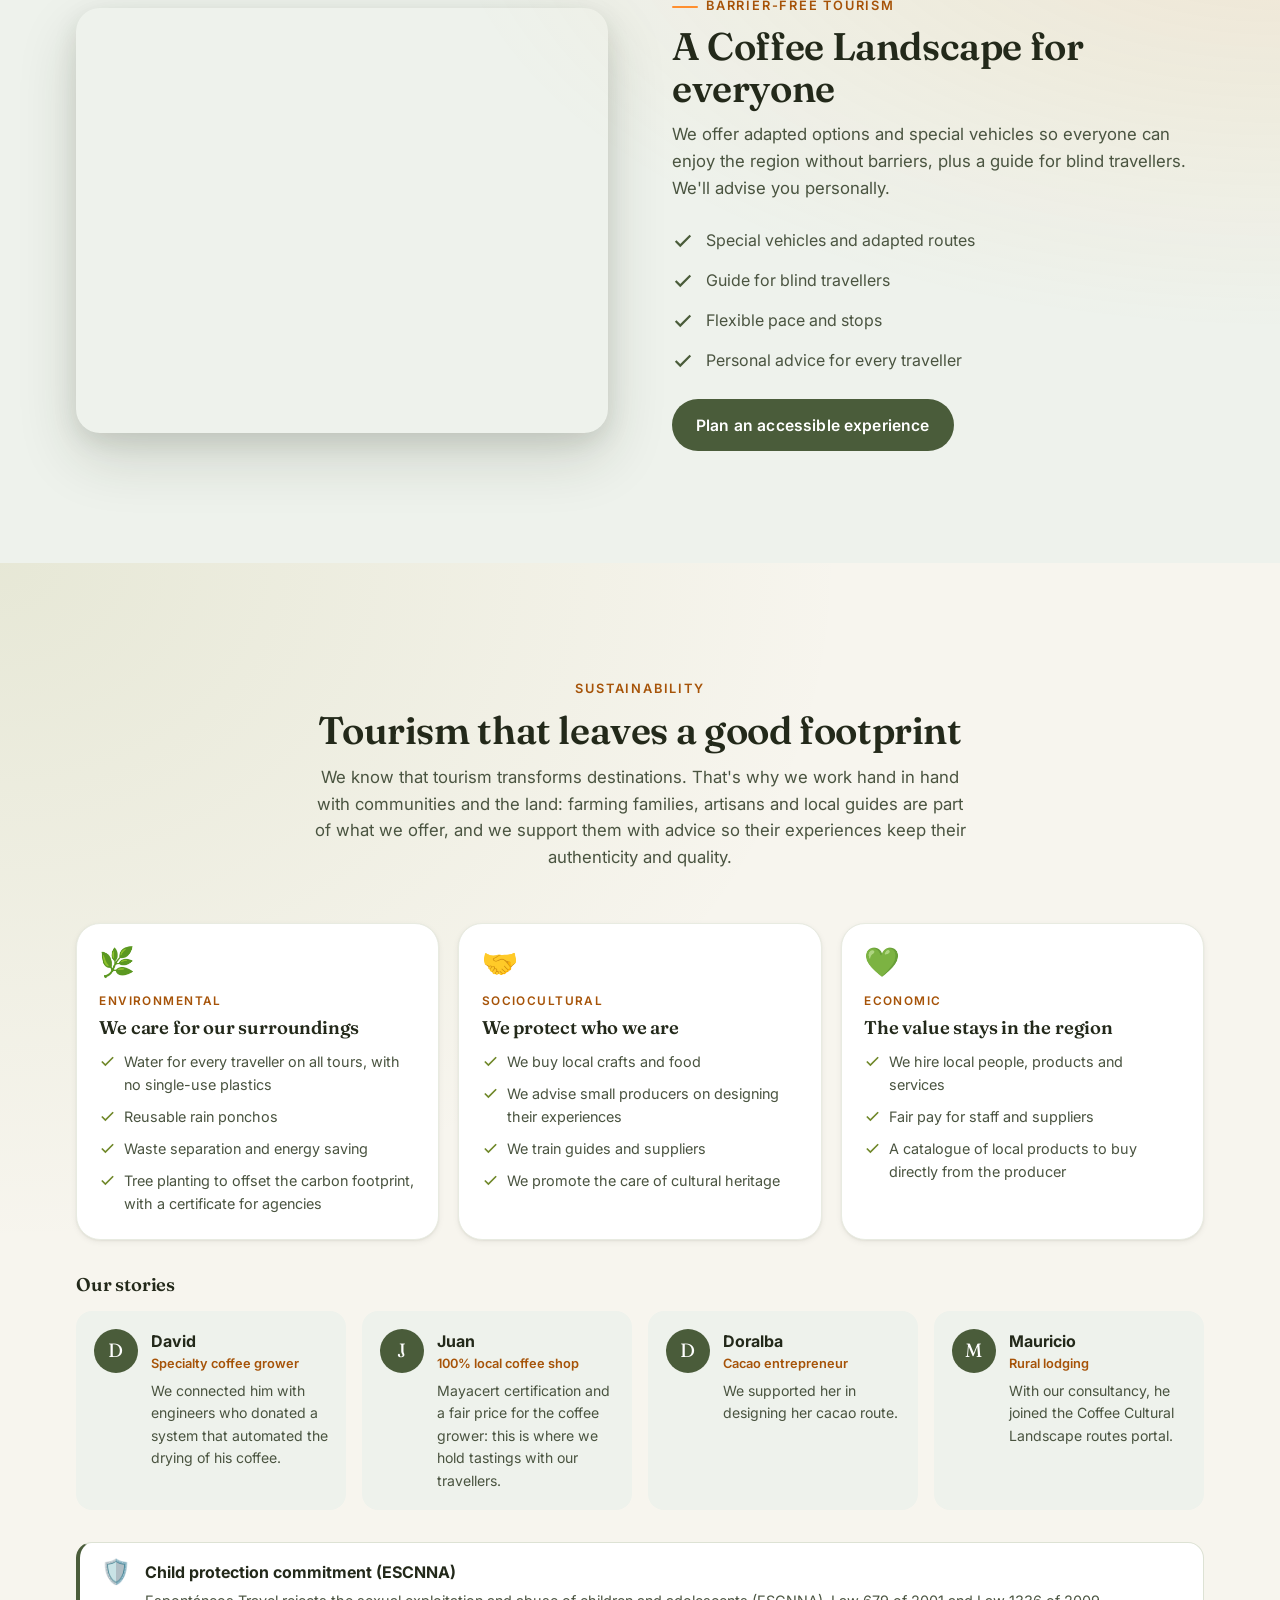
==== commit 4193a328: "Publicar reseñas de Google: 5,0 con 10 reseñas y 6 destacadas Co-Authored-By: Claude Opus 5.5 <norep" ====
--- a/index.html
+++ b/index.html
@@ -181,7 +181,7 @@
 <div class="trust" role="list">
   <div class="container trust__inner">
     <span class="trust__item" role="listitem"><svg viewBox="0 0 24 24" fill="none" stroke="currentColor" stroke-width="2" aria-hidden="true"><path d="M9 12l2 2 4-4"/><circle cx="12" cy="12" r="9"/></svg><span data-i18n="trust_rnt">RNT 91795</span></span>
-    <a class="trust__item" role="listitem" href="#resenas" id="trust-google" hidden><svg viewBox="0 0 24 24" fill="currentColor" stroke="none" aria-hidden="true"><path d="M12 2.5l2.9 6 6.6.8-4.9 4.5 1.3 6.5L12 17l-5.9 3.3 1.3-6.5-4.9-4.5 6.6-.8z"/></svg><span id="trust-google-txt"></span></a>
+    <a class="trust__item" role="listitem" href="#resenas" id="trust-google"><svg viewBox="0 0 24 24" fill="currentColor" stroke="none" aria-hidden="true"><path d="M12 2.5l2.9 6 6.6.8-4.9 4.5 1.3 6.5L12 17l-5.9 3.3 1.3-6.5-4.9-4.5 6.6-.8z"/></svg><span id="trust-google-txt">5,0 en Google</span></a>
     <span class="trust__item" role="listitem"><svg viewBox="0 0 24 24" fill="none" stroke="currentColor" stroke-width="2" aria-hidden="true"><path d="M17 21v-2a4 4 0 0 0-4-4H5a4 4 0 0 0-4 4v2"/><circle cx="9" cy="7" r="4"/></svg><span data-i18n="trust_local">Guías y familias locales</span></span>
     <a class="trust__item" role="listitem" href="#sostenibilidad"><svg viewBox="0 0 24 24" fill="none" stroke="currentColor" stroke-width="2" aria-hidden="true"><path d="M12 2a10 10 0 0 0-7 17c2-6 5-8 7-8s5 2 7 8a10 10 0 0 0-7-17z"/></svg><span data-i18n="trust_sustain">Turismo sostenible</span></a>
     <a class="trust__item" role="listitem" href="#sin-barreras"><svg viewBox="0 0 24 24" fill="none" stroke="currentColor" stroke-width="2" aria-hidden="true"><circle cx="12" cy="4" r="2"/><path d="M19 13l-5-1-2 7M5 13l5-1M12 12v-2"/><circle cx="12" cy="19" r="2.2"/></svg><span data-i18n="trust_access">Sin barreras</span></a>
@@ -1108,7 +1108,7 @@
 </section>
 
 <!-- ============ Reseñas de Google (se muestra sola cuando data/jenny.json → resenas tiene datos) ============ -->
-<section class="section section--tight reviews" id="resenas" hidden>
+<section class="section section--tight reviews" id="resenas">
   <div class="container">
     <div class="section-head center reveal">
       <span class="eyebrow" data-i18n="rev_eyebrow">Reseñas en Google</span>
@@ -1116,7 +1116,48 @@
     </div>
     <div id="resenas-content">
 <!-- BUILD:resenas:start -->
-
+<div class="reviews__summary reveal">
+  <span class="reviews__score">5,0</span>
+  <span class="reviews__stars" role="img" aria-label="5,0 de 5 estrellas">★★★★★</span>
+  <span class="reviews__count">10 reseñas en Google</span>
+</div>
+<div class="reviews__grid">
+  <figure class="review reveal">
+    <span class="review__stars" role="img" aria-label="5 de 5 estrellas">★★★★★</span>
+    <blockquote lang="es">Carolina y Jairo fueron excelentes. Recomendamos mucho organizar un tour con Espontaneos Travel! Fueron muy amables, puntuales, profesionales y generosos en nuestra caminata por el Valle del Cocora.</blockquote>
+    <figcaption><span class="review__ava" aria-hidden="true">V</span><b>Virginia P.</b></figcaption>
+  </figure>
+  <figure class="review reveal">
+    <span class="review__stars" role="img" aria-label="5 de 5 estrellas">★★★★★</span>
+    <blockquote lang="es">Excelente servicio, la amabilidad del conductor guía es insuperable, muy atento y dispuesto para lo que necesitáramos o pidiéramos, carro muy confortable y amplio, a ojos cerrados los recomiendo….feliz y muy agradecido por el servicio prestado.</blockquote>
+    <figcaption><span class="review__ava" aria-hidden="true">L</span><b>Luis Eduardo M.</b></figcaption>
+  </figure>
+  <figure class="review reveal">
+    <span class="review__stars" role="img" aria-label="5 de 5 estrellas">★★★★★</span>
+    <blockquote lang="en">My wife and I did several private tours with these folks and both were great. Planning and communication from the company were great and so were the interpreters and guides. …</blockquote>
+    <figcaption><span class="review__ava" aria-hidden="true">A</span><b>Allen B.</b></figcaption>
+  </figure>
+  <figure class="review reveal">
+    <span class="review__stars" role="img" aria-label="5 de 5 estrellas">★★★★★</span>
+    <blockquote lang="es">El eje cafetero es un lugar mágico, que te brinda la oportunidad de enriquecer tu espíritu, con paisajes, cultura y diversión. Gracias David por brindarnos una experiencia mágica con tus atenciones durante el recorrido</blockquote>
+    <figcaption><span class="review__ava" aria-hidden="true">J</span><b>Josè Luis P.</b></figcaption>
+  </figure>
+  <figure class="review reveal">
+    <span class="review__stars" role="img" aria-label="5 de 5 estrellas">★★★★★</span>
+    <blockquote lang="es">Excelente servicio!!! Restaurante, tours y guias</blockquote>
+    <figcaption><span class="review__ava" aria-hidden="true">D</span><b>Dora C.</b></figcaption>
+  </figure>
+  <figure class="review reveal">
+    <span class="review__stars" role="img" aria-label="5 de 5 estrellas">★★★★★</span>
+    <blockquote lang="es">Amabilidad y cumplimiento en el servicio!</blockquote>
+    <figcaption><span class="review__ava" aria-hidden="true">I</span><b>Ingrid G.</b></figcaption>
+  </figure>
+</div>
+<div class="reviews__cta">
+  <a class="btn btn--ghost" href="https://www.google.com/maps/search/?api=1&amp;query=Espont%C3%A1neos%20Travel%20Armenia%20Quind%C3%ADo" target="_blank" rel="noopener">Ver todas en Google</a>
+  
+</div>
+<p class="reviews__note">Reseñas escritas por viajeros en Google, en su idioma original.</p>
 <!-- BUILD:resenas:end -->
     </div>
   </div>
